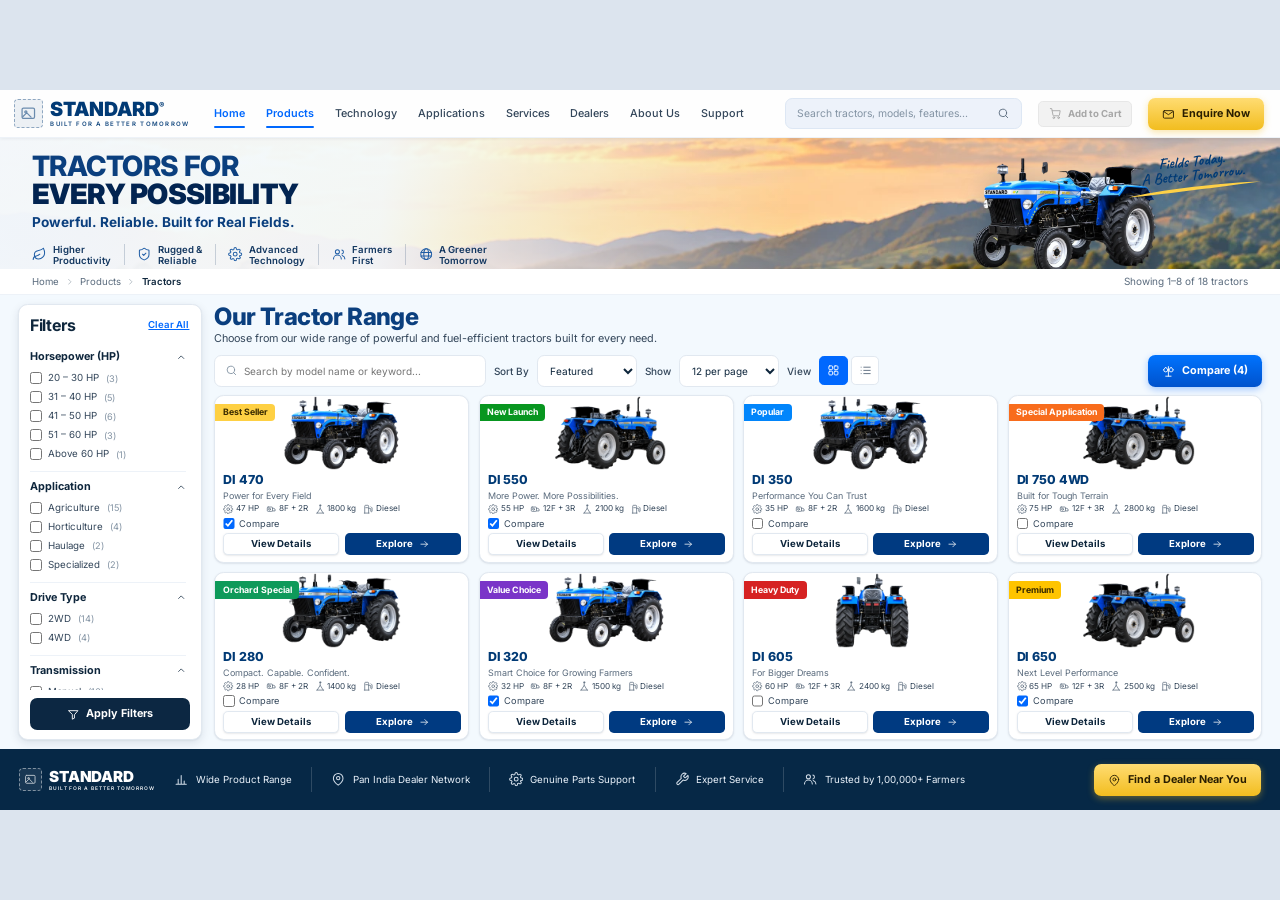
==== standalone.html @ 09be7ec6 "UI/UX fixed, again fixed, single arch" ====
<!DOCTYPE html>
<!-- ===========================================================================
     STANDARD · PRODUCT EXPERIENCE PLATFORM  —  static demo build v1.0
     ---------------------------------------------------------------------------
     HOW TO WORK ON THIS FILE
       • This file is the SHELL: the <head> (meta, fonts, stylesheets) plus the
         loader at the bottom. Everything you see on screen lives in parts/*.html
         and is fetched and assembled here at load time — edit a part, reload the
         page, done. There is no build step and no generated index.html.
       • The parts are HTML FRAGMENTS, not pages: parts/03 opens the
         <div class="stage"> that parts/09 closes. They are joined in the PARTS
         order below and parsed as one blob, so never open a part on its own and
         never reorder the list.
       • Copy lives in  parts/*.html , in plain HTML. Edit text directly there.
       • Colours live in  assets/css/tokens.css  (change 6 seeds to rebrand).
       • Demo asset URLs live in  assets/js/config.js.
       • Behaviour lives in  assets/js/core.min.js  (source: assets/js/_source/).
       • Every screen is one <section class="screen" id="s-NAME">.
         Navigation is  data-goto="NAME"  on any element. That is the whole API.
       • fetch() needs HTTP, so serve the folder:  npx serve .  (or
         python -m http.server 8080). For one double-clickable file instead, run
         python tools/build-html.py  — it writes standalone.html with the parts
         already inlined.
     =========================================================================== -->
<html lang="en" data-brand="standard">
<head>
<meta charset="utf-8">
<meta name="viewport" content="width=device-width, initial-scale=1, viewport-fit=cover">
<meta name="theme-color" content="#0C2742">
<meta name="description" content="STANDARD DI 470 — interactive product experience: 360° view, exploded diagram, schematics, specifications and more.">
<title>STANDARD · DI 470 Product Experience</title>

<link rel="preconnect" href="https://fonts.googleapis.com">
<link rel="preconnect" href="https://fonts.gstatic.com" crossorigin>
<link href="https://fonts.googleapis.com/css2?family=Inter:wght@400;500;600;700;800;900&family=Caveat:wght@600;700&display=swap" rel="stylesheet">

<link rel="stylesheet" href="assets/css/tokens.css">
<link rel="stylesheet" href="assets/css/base.css">
<link rel="stylesheet" href="assets/css/ui.css">
<link rel="stylesheet" href="assets/css/rail.css">
<link rel="stylesheet" href="assets/css/screens.css">
<link rel="stylesheet" href="assets/css/diagrams.css">
<link rel="stylesheet" href="assets/css/detail.css">
<link rel="stylesheet" href="assets/css/content.css">
<link rel="stylesheet" href="assets/css/responsive.css">
<link rel="icon" href="data:image/svg+xml,%3Csvg xmlns='http://www.w3.org/2000/svg' viewBox='0 0 32 32'%3E%3Ccircle cx='16' cy='16' r='15' fill='%230068FE'/%3E%3Cpath d='M21 10c-3-2-9-1-9 3s9 3 9 7-6 4-9 2' stroke='%23fff' stroke-width='3' fill='none' stroke-linecap='round'/%3E%3C/svg%3E">
<script src="assets/js/config.js"></script>
</head>
<body>

<noscript>
  <div style="font:500 15px/1.6 Inter,system-ui,sans-serif;max-width:46rem;margin:12vh auto;padding:0 1.5rem;color:#0C2742">
    <h1 style="font:800 22px/1.3 Inter,system-ui,sans-serif;margin:0 0 .6em">JavaScript is required</h1>
    <p>This product experience assembles its screens and runs its 360° viewer in the browser.
       Enable JavaScript, or open <strong>standalone.html</strong>.</p>
  </div>
</noscript>

<!-- ==========================================================================
     ICON SPRITE — one place for every glyph. Add a <symbol id="i-NAME"> and
     use it anywhere with  <svg class="i"><use href="#i-NAME"></use></svg>
     ========================================================================== -->
<svg xmlns="http://www.w3.org/2000/svg" style="display:none" aria-hidden="true"><defs>
<symbol id="i-home" viewBox="0 0 24 24"><path d="M3 9.5 12 3l9 6.5V20a1 1 0 0 1-1 1h-5v-6H9v6H4a1 1 0 0 1-1-1z"/></symbol>
<symbol id="i-cube" viewBox="0 0 24 24"><path d="M21 7.8 12 3 3 7.8v8.4L12 21l9-4.8z"/><path d="m3 7.8 9 4.9 9-4.9M12 12.7V21"/></symbol>
<symbol id="i-layers" viewBox="0 0 24 24"><path d="m12 2 9 5-9 5-9-5z"/><path d="m3 12 9 5 9-5M3 17l9 5 9-5"/></symbol>
<symbol id="i-schema" viewBox="0 0 24 24"><circle cx="12" cy="5" r="2.2"/><circle cx="5" cy="19" r="2.2"/><circle cx="19" cy="19" r="2.2"/><path d="M12 7.2v4.3M12 11.5 6.3 17M12 11.5 17.7 17"/></symbol>
<symbol id="i-drawing" viewBox="0 0 24 24"><rect x="3" y="4" width="18" height="16" rx="2"/><circle cx="9" cy="10" r="1.6"/><path d="m4.5 18 4.2-4.2a1.6 1.6 0 0 1 2.2 0L15 17.5m1.4-2.3a1.6 1.6 0 0 1 2.2 0l1 1"/></symbol>
<symbol id="i-image" viewBox="0 0 24 24"><rect x="3" y="4.5" width="18" height="15" rx="2"/><circle cx="8.5" cy="10" r="1.5"/><path d="m4 17 4.5-4.5a1.7 1.7 0 0 1 2.4 0L16 17.5"/></symbol>
<symbol id="i-engine" viewBox="0 0 24 24"><rect x="3.5" y="9" width="11" height="8" rx="1.6"/><path d="M14.5 11.5h2.3l2.7 2.2V17h-4.5M7 9V6.2h5.2V9M6 17v2M12 17v2M2 12.5h1.5"/></symbol>
<symbol id="i-seat" viewBox="0 0 24 24"><path d="M8 3.5h5a2 2 0 0 1 2 2V12H8a2 2 0 0 1-2-2V5.5a2 2 0 0 1 2-2Z"/><path d="M6 12h11a2 2 0 0 1 2 2v2H8a2 2 0 0 1-2-2zM4 19h16M7 16v3M17 16v3"/></symbol>
<symbol id="i-gear" viewBox="0 0 24 24"><circle cx="12" cy="12" r="3.2"/><path d="M19.4 14.5a1.6 1.6 0 0 0 .32 1.77l.06.06a2 2 0 1 1-2.83 2.83l-.06-.06a1.6 1.6 0 0 0-1.77-.32 1.6 1.6 0 0 0-1 1.47V21a2 2 0 1 1-4 0v-.1A1.6 1.6 0 0 0 9.1 19.4a1.6 1.6 0 0 0-1.77.32l-.06.06a2 2 0 1 1-2.83-2.83l.06-.06a1.6 1.6 0 0 0 .32-1.77 1.6 1.6 0 0 0-1.47-1H3a2 2 0 1 1 0-4h.1a1.6 1.6 0 0 0 1.47-1.1 1.6 1.6 0 0 0-.32-1.77l-.06-.06a2 2 0 1 1 2.83-2.83l.06.06a1.6 1.6 0 0 0 1.77.32H9a1.6 1.6 0 0 0 1-1.47V3a2 2 0 1 1 4 0v.1a1.6 1.6 0 0 0 1 1.47 1.6 1.6 0 0 0 1.77-.32l.06-.06a2 2 0 1 1 2.83 2.83l-.06.06a1.6 1.6 0 0 0-.32 1.77V9a1.6 1.6 0 0 0 1.47 1H21a2 2 0 1 1 0 4h-.1a1.6 1.6 0 0 0-1.47 1Z"/></symbol>
<symbol id="i-wrench" viewBox="0 0 24 24"><path d="M14.7 6.3a1 1 0 0 0 0 1.4l1.6 1.6a1 1 0 0 0 1.4 0l3.77-3.77a6 6 0 0 1-7.94 7.94l-6.91 6.91a2.12 2.12 0 0 1-3-3l6.91-6.91a6 6 0 0 1 7.94-7.94z"/></symbol>
<symbol id="i-doc" viewBox="0 0 24 24"><path d="M15 2H6a2 2 0 0 0-2 2v16a2 2 0 0 0 2 2h12a2 2 0 0 0 2-2V7z"/><path d="M14.5 2v5H20M8.5 12h7M8.5 16h7M8.5 8h2"/></symbol>
<symbol id="i-grid4" viewBox="0 0 24 24"><rect x="3.5" y="3.5" width="7" height="7" rx="2"/><rect x="13.5" y="3.5" width="7" height="7" rx="2"/><rect x="3.5" y="13.5" width="7" height="7" rx="2"/><rect x="13.5" y="13.5" width="7" height="7" rx="2"/></symbol>
<symbol id="i-play" viewBox="0 0 24 24"><circle cx="12" cy="12" r="9"/><path d="m10 8.5 6 3.5-6 3.5z"/></symbol>
<symbol id="i-play-f" viewBox="0 0 24 24"><path d="M7 4.5 20 12 7 19.5z" fill="currentColor" stroke="none"/></symbol>
<symbol id="i-images" viewBox="0 0 24 24"><rect x="3" y="6" width="14" height="12" rx="2"/><path d="M7 6V4.5h13a1 1 0 0 1 1 1V16"/><circle cx="7.5" cy="10.5" r="1.3"/><path d="m4 16 3.6-3.6a1.6 1.6 0 0 1 2.3 0L14 16.5"/></symbol>
<symbol id="i-download" viewBox="0 0 24 24"><path d="M21 15v4a2 2 0 0 1-2 2H5a2 2 0 0 1-2-2v-4M12 3v12m0 0 4.5-4.5M12 15l-4.5-4.5"/></symbol>
<symbol id="i-download-box" viewBox="0 0 24 24"><rect x="3.5" y="3.5" width="17" height="17" rx="3"/><path d="M12 7v7m0 0 3-3m-3 3-3-3M8 17h8"/></symbol>
<symbol id="i-compare" viewBox="0 0 24 24"><circle cx="18" cy="5.5" r="2.3"/><circle cx="6" cy="12" r="2.3"/><circle cx="18" cy="18.5" r="2.3"/><path d="m8.1 10.9 7.8-4.3M8.1 13.1l7.8 4.3"/></symbol>
<symbol id="i-mail" viewBox="0 0 24 24"><rect x="2.5" y="5" width="19" height="14" rx="2"/><path d="m3 6.5 9 6 9-6"/></symbol>
<symbol id="i-tractor" viewBox="0 0 24 24"><circle cx="7" cy="16.5" r="4"/><circle cx="18.5" cy="17.5" r="3"/><path d="M4 12V8.5h6l2 3.5M10 8.5V6h4l1.5 6.5M15 13h4.5"/></symbol>
<symbol id="i-chev-r" viewBox="0 0 24 24"><path d="m9 18 6-6-6-6"/></symbol>
<symbol id="i-chev-l" viewBox="0 0 24 24"><path d="m15 18-6-6 6-6"/></symbol>
<symbol id="i-chev-d" viewBox="0 0 24 24"><path d="m6 9 6 6 6-6"/></symbol>
<symbol id="i-chev-u" viewBox="0 0 24 24"><path d="m6 15 6-6 6 6"/></symbol>
<symbol id="i-search" viewBox="0 0 24 24"><circle cx="11" cy="11" r="7"/><path d="m20 20-4-4"/></symbol>
<symbol id="i-x" viewBox="0 0 24 24"><path d="M18 6 6 18M6 6l12 12"/></symbol>
<symbol id="i-plus" viewBox="0 0 24 24"><path d="M12 5v14M5 12h14"/></symbol>
<symbol id="i-expand" viewBox="0 0 24 24"><path d="M8 3H5a2 2 0 0 0-2 2v3m18 0V5a2 2 0 0 0-2-2h-3m0 18h3a2 2 0 0 0 2-2v-3M3 16v3a2 2 0 0 0 2 2h3"/></symbol>
<symbol id="i-rotate" viewBox="0 0 24 24"><path d="M21 12a9 9 0 1 1-2.64-6.36M21 3.5V9h-5.5"/></symbol>
<symbol id="i-leaf" viewBox="0 0 24 24"><path d="M11 20A7 7 0 0 1 9.8 6.1C15.5 5 17 4.5 19 2c1 2 2 4.2 2 8 0 5.5-4.8 10-10 10Z"/><path d="M2 21c0-3 1.9-5.4 5.1-6C9.5 14.5 12 13 13 12"/></symbol>
<symbol id="i-shield" viewBox="0 0 24 24"><path d="M20 12.5c0 5-3.5 7.5-7.7 9a1 1 0 0 1-.66 0C7.5 20 4 17.5 4 12.5V6a1 1 0 0 1 1-1c2 0 4.5-1.2 6.24-2.72a1.17 1.17 0 0 1 1.52 0C14.5 3.8 17 5 19 5a1 1 0 0 1 1 1z"/><path d="m9.2 12 2 2 3.6-3.7"/></symbol>
<symbol id="i-gauge" viewBox="0 0 24 24"><path d="M12 14.5 16 10"/><path d="M3.6 19a10 10 0 1 1 16.8 0"/><circle cx="12" cy="15" r="1.3"/></symbol>
<symbol id="i-fuel" viewBox="0 0 24 24"><path d="M4 21V5a2 2 0 0 1 2-2h5a2 2 0 0 1 2 2v16"/><path d="M3 21h11M6.5 8.5h4"/><path d="M13 10h3.5a1.5 1.5 0 0 1 1.5 1.5V17a2 2 0 0 0 3 0V9l-2.5-2.5"/></symbol>
<symbol id="i-users" viewBox="0 0 24 24"><circle cx="9" cy="8" r="3.4"/><path d="M2.5 20a6.5 6.5 0 0 1 13 0"/><path d="M16.5 5.2a3.4 3.4 0 0 1 0 6.6M17 14.2a6.5 6.5 0 0 1 4.5 5.8"/></symbol>
<symbol id="i-headset" viewBox="0 0 24 24"><path d="M3.5 12a8.5 8.5 0 0 1 17 0v5.5a2.5 2.5 0 0 1-2.5 2.5H16v-7h4.5M3.5 12v5.5A2.5 2.5 0 0 0 6 20h2v-7H3.5"/></symbol>
<symbol id="i-globe" viewBox="0 0 24 24"><circle cx="12" cy="12" r="9"/><path d="M3.2 9h17.6M3.2 15h17.6"/><ellipse cx="12" cy="12" rx="4" ry="9"/></symbol>
<symbol id="i-pin" viewBox="0 0 24 24"><path d="M20 10.5c0 6-8 11.5-8 11.5s-8-5.5-8-11.5a8 8 0 0 1 16 0Z"/><circle cx="12" cy="10.2" r="2.8"/></symbol>
<symbol id="i-phone" viewBox="0 0 24 24"><path d="M21.5 17v2.6a1.8 1.8 0 0 1-2 1.8 18 18 0 0 1-7.8-2.8 17.6 17.6 0 0 1-5.4-5.4A18 18 0 0 1 3.5 5.4 1.8 1.8 0 0 1 5.3 3.5h2.6a1.8 1.8 0 0 1 1.8 1.6c.1 1 .3 1.9.6 2.8a1.8 1.8 0 0 1-.4 1.9l-1.1 1.1a14.4 14.4 0 0 0 5.4 5.4l1.1-1.1a1.8 1.8 0 0 1 1.9-.4c.9.3 1.8.5 2.8.6a1.8 1.8 0 0 1 1.5 1.8Z"/></symbol>
<symbol id="i-chart" viewBox="0 0 24 24"><path d="M3.5 20.5h17M7 20.5V12M12 20.5V6M17 20.5v-5.5"/></symbol>
<symbol id="i-package" viewBox="0 0 24 24"><path d="m21 8-9-5-9 5v8l9 5 9-5z"/><path d="m3 8 9 5 9-5M12 13v8M7.5 5.5l9 5"/></symbol>
<symbol id="i-sliders" viewBox="0 0 24 24"><path d="M4 7h7M15 7h5M4 12h3M11 12h9M4 17h9M17 17h3"/><circle cx="13" cy="7" r="2"/><circle cx="9" cy="12" r="2"/><circle cx="15" cy="17" r="2"/></symbol>
<symbol id="i-eye" viewBox="0 0 24 24"><path d="M2 12s3.5-7 10-7 10 7 10 7-3.5 7-10 7-10-7-10-7"/><circle cx="12" cy="12" r="3"/></symbol>
<symbol id="i-clock" viewBox="0 0 24 24"><circle cx="12" cy="12" r="9"/><path d="M12 7v5.4l3.3 2"/></symbol>
<symbol id="i-check" viewBox="0 0 24 24"><circle cx="12" cy="12" r="9"/><path d="m8.2 12.2 2.6 2.6 5-5.2"/></symbol>
<symbol id="i-check-f" viewBox="0 0 24 24"><circle cx="12" cy="12" r="9.5" fill="currentColor" stroke="none"/><path d="m8.2 12.2 2.6 2.6 5-5.2" stroke="#fff" stroke-width="2"/></symbol>
<symbol id="i-arrow-r" viewBox="0 0 24 24"><path d="M4.5 12h15m-6-6 6 6-6 6"/></symbol>
<symbol id="i-filter" viewBox="0 0 24 24"><path d="M3.5 5h17l-6.6 7.7V19L10 21v-8.3z"/></symbol>
<symbol id="i-list" viewBox="0 0 24 24"><path d="M9 6h12M9 12h12M9 18h12M4 6h.01M4 12h.01M4 18h.01"/></symbol>
<symbol id="i-grid" viewBox="0 0 24 24"><rect x="3.5" y="3.5" width="7" height="7" rx="1.6"/><rect x="13.5" y="3.5" width="7" height="7" rx="1.6"/><rect x="3.5" y="13.5" width="7" height="7" rx="1.6"/><rect x="13.5" y="13.5" width="7" height="7" rx="1.6"/></symbol>
<symbol id="i-scale" viewBox="0 0 24 24"><path d="M12 3v18M7 21h10M3 9l4-5 4 5M13 9l4-5 4 5"/><path d="M3 9a4 4 0 0 0 8 0M13 9a4 4 0 0 0 8 0"/></symbol>
<symbol id="i-star" viewBox="0 0 24 24"><path d="m12 3.5 2.7 5.6 6.1.9-4.4 4.3 1 6.1-5.4-2.9-5.4 2.9 1-6.1L3.2 10l6.1-.9z"/></symbol>
<symbol id="i-zap" viewBox="0 0 24 24"><path d="M13 2 4 14h7l-1 8 9-12h-7z"/></symbol>
<symbol id="i-drop" viewBox="0 0 24 24"><path d="M12 2.7 6.3 8.4a8 8 0 1 0 11.4 0z"/></symbol>
<symbol id="i-battery" viewBox="0 0 24 24"><rect x="2.5" y="7" width="16" height="10" rx="2"/><path d="M21.5 11v2M6 10v4M10 10v4"/></symbol>
<symbol id="i-ruler" viewBox="0 0 24 24"><path d="m16.5 2.5 5 5L7.5 21.5l-5-5z"/><path d="m8 8 2 2M11 5l2 2M5 11l2 2"/></symbol>
<symbol id="i-camera" viewBox="0 0 24 24"><path d="M4 7h3l1.6-2.2h6.8L17 7h3a2 2 0 0 1 2 2v9a2 2 0 0 1-2 2H4a2 2 0 0 1-2-2V9a2 2 0 0 1 2-2Z"/><circle cx="12" cy="13" r="3.6"/></symbol>
<symbol id="i-cart" viewBox="0 0 24 24"><circle cx="9" cy="20" r="1.6"/><circle cx="18" cy="20" r="1.6"/><path d="M2.5 3h2.6l2.4 12.2a1.7 1.7 0 0 0 1.7 1.3h8.6a1.7 1.7 0 0 0 1.7-1.3L21 7H6"/></symbol>
<symbol id="i-info" viewBox="0 0 24 24"><circle cx="12" cy="12" r="9"/><path d="M12 11v5M12 7.8h.01"/></symbol>
<symbol id="i-share" viewBox="0 0 24 24"><path d="M4 12v7a2 2 0 0 0 2 2h12a2 2 0 0 0 2-2v-7"/><path d="M12 3v13M8 6.5 12 3l4 3.5"/></symbol>
<symbol id="i-maximize" viewBox="0 0 24 24"><path d="M3 9V4.5A1.5 1.5 0 0 1 4.5 3H9m6 0h4.5A1.5 1.5 0 0 1 21 4.5V9m0 6v4.5a1.5 1.5 0 0 1-1.5 1.5H15m-6 0H4.5A1.5 1.5 0 0 1 3 19.5V15"/></symbol>
<symbol id="i-menu" viewBox="0 0 24 24"><path d="M3.5 6.5h17M3.5 12h17M3.5 17.5h17"/></symbol>
<symbol id="i-dots" viewBox="0 0 24 24"><circle cx="12" cy="5" r="1.5"/><circle cx="12" cy="12" r="1.5"/><circle cx="12" cy="19" r="1.5"/></symbol>
<symbol id="i-volume" viewBox="0 0 24 24"><path d="M11 5 6.5 9H3v6h3.5L11 19z"/><path d="M15.5 9.5a3.5 3.5 0 0 1 0 5M18 7a7 7 0 0 1 0 10"/></symbol>
<symbol id="i-settings" viewBox="0 0 24 24"><circle cx="12" cy="12" r="3"/><path d="M12 2v2.5M12 19.5V22M2 12h2.5M19.5 12H22M4.9 4.9l1.8 1.8M17.3 17.3l1.8 1.8M19.1 4.9l-1.8 1.8M6.7 17.3l-1.8 1.8"/></symbol>
<symbol id="i-steering" viewBox="0 0 24 24"><circle cx="12" cy="12" r="9"/><circle cx="12" cy="12" r="3"/><path d="M12 3v6M3.3 13.5l5.9-1.8M20.7 13.5l-5.9-1.8"/></symbol>
<symbol id="i-lift" viewBox="0 0 24 24"><path d="M12 3v7M5 21l7-11 7 11"/><circle cx="12" cy="3" r="1.4"/><path d="M4 21h16"/></symbol>
<symbol id="i-valve" viewBox="0 0 24 24"><circle cx="12" cy="12" r="3"/><path d="M12 3v6M12 15v6M3 12h6M15 12h6"/></symbol>
<symbol id="i-exhaust" viewBox="0 0 24 24"><path d="M8 21V8a4 4 0 0 1 8 0v2"/><path d="M5 21h6M16 6.5a2 2 0 1 0 2.5 2.5M18.5 3.5A2.5 2.5 0 1 0 21 7"/></symbol>
<symbol id="i-aircleaner" viewBox="0 0 24 24"><rect x="7" y="7" width="10" height="12" rx="2"/><path d="M9.5 7V4.5h5V7M4.5 19h15M10 11v4M14 11v4"/></symbol>
<symbol id="i-radiator" viewBox="0 0 24 24"><rect x="4" y="4" width="16" height="14" rx="2"/><path d="M8 4v14M12 4v14M16 4v14M7 21h10"/></symbol>
<symbol id="i-gearbox" viewBox="0 0 24 24"><rect x="3" y="7" width="12" height="10" rx="2"/><path d="M15 10h3l3 2v4h-6"/><circle cx="8" cy="12" r="2.2"/></symbol>
<symbol id="i-drive" viewBox="0 0 24 24"><circle cx="5.5" cy="12" r="2.8"/><circle cx="18.5" cy="12" r="2.8"/><path d="M8.3 12h7.4M12 9v6"/></symbol>
<symbol id="i-cyl" viewBox="0 0 24 24"><ellipse cx="12" cy="6" rx="6.5" ry="2.6"/><path d="M5.5 6v12c0 1.4 2.9 2.6 6.5 2.6s6.5-1.2 6.5-2.6V6"/><path d="M5.5 12c0 1.4 2.9 2.6 6.5 2.6s6.5-1.2 6.5-2.6"/></symbol>
<symbol id="i-sprout" viewBox="0 0 24 24"><path d="M12 21v-9"/><path d="M12 12c0-3.3-2.7-6-6-6 0 3.3 2.7 6 6 6ZM12 12c0-3.3 2.7-6 6-6 0 3.3-2.7 6-6 6Z"/><path d="M6 21h12"/></symbol>
<symbol id="i-award" viewBox="0 0 24 24"><circle cx="12" cy="9" r="6"/><path d="m8.5 14.5-1.5 7 5-3 5 3-1.5-7"/></symbol>
<symbol id="i-bolt" viewBox="0 0 24 24"><circle cx="12" cy="12" r="3.2"/><path d="M12 2v3.5M12 18.5V22M2 12h3.5M18.5 12H22M5 5l2.5 2.5M16.5 16.5 19 19M19 5l-2.5 2.5M7.5 16.5 5 19"/></symbol>
<symbol id="i-book" viewBox="0 0 24 24"><path d="M3 4.5h6a3 3 0 0 1 3 3V21a2.5 2.5 0 0 0-2.5-2.5H3z"/><path d="M21 4.5h-6a3 3 0 0 0-3 3V21a2.5 2.5 0 0 1 2.5-2.5H21z"/></symbol>
<symbol id="i-mirror" viewBox="0 0 24 24"><rect x="6" y="3" width="12" height="9" rx="2"/><path d="M12 12v5M8 21h8"/></symbol>
<symbol id="i-pedal" viewBox="0 0 24 24"><rect x="4" y="13" width="9" height="7" rx="2"/><path d="M13 16.5h3.5L20 6M18 6h4"/></symbol>
<symbol id="i-lever" viewBox="0 0 24 24"><circle cx="16" cy="5" r="2.2"/><path d="M15 7 7 19M4 19h9"/></symbol>
<symbol id="i-alt" viewBox="0 0 24 24"><circle cx="10" cy="12" r="5.5"/><path d="M15.5 9.5H21v5h-5.5M3 12h1.5M10 6.5V4M10 20v-2.5"/></symbol>
<symbol id="i-oil" viewBox="0 0 24 24"><rect x="7" y="6" width="10" height="13" rx="3"/><path d="M9.5 6V3.5h5V6M5 19h14"/></symbol>
<symbol id="i-pump" viewBox="0 0 24 24"><rect x="4" y="9" width="11" height="9" rx="2"/><circle cx="9.5" cy="13.5" r="2.4"/><path d="M15 12h4.5v6M9.5 9V5.5h5"/></symbol>
<symbol id="i-grille" viewBox="0 0 24 24"><rect x="4" y="5" width="16" height="14" rx="2"/><path d="M8 5v14M12 5v14M16 5v14"/></symbol>
<symbol id="i-tyre" viewBox="0 0 24 24"><circle cx="12" cy="12" r="9"/><circle cx="12" cy="12" r="3.4"/><path d="M12 3v5.6M12 15.4V21M3 12h5.6M15.4 12H21"/></symbol>
<!-- 360 mark: bold numerals with an open orbit arrow, per _reference/4.360degree.png.
     The text is squeezed with textLength to the condensed width the reference uses. -->
<symbol id="i-360" viewBox="-1.2 -0.5 47.4 23.7"><path d="M0 7.8A22.5 12.2 0 0 0 18.6 19.8M27.4 19.7A22.5 12.2 0 0 0 45 7.8"/><path d="M18.6 16.9 25.7 20l-7.1 2.8Z" fill="currentColor" stroke="none"/><text x="8.9" y="15.6" textLength="34.1" lengthAdjust="spacingAndGlyphs" font-size="21" font-weight="800" text-anchor="start" fill="currentColor" stroke="none" font-family="Inter,sans-serif">360°</text></symbol>
<symbol id="i-ar" viewBox="0 0 24 24"><path d="M12 3 4 7.2v9.6L12 21l8-4.2V7.2z"/><path d="M4 7.2 12 11.5l8-4.3M12 11.5V21"/><path d="M2 2h3M22 2h-3M2 22h3M22 22h-3"/></symbol>
<symbol id="i-printer" viewBox="0 0 24 24"><path d="M6 9V3h12v6"/><rect x="3" y="9" width="18" height="8" rx="2"/><path d="M6 14h12v7H6z"/></symbol>
<symbol id="i-pause" viewBox="0 0 24 24"><path d="M9 4.5v15M15 4.5v15"/></symbol>
<symbol id="i-quote" viewBox="0 0 24 24"><rect x="3.5" y="3.5" width="17" height="17" rx="3"/><path d="M8 9h8M8 13h8M8 17h4"/></symbol>
</defs></svg>

<!-- ==========================================================================
     STAGE  — fixed 16:9 canvas. Topbar / rail+screens / footbar.
     ========================================================================== -->
<div class="stage" id="stage" data-screen="listing" data-rail="none" data-chrome="corporate">

  <!-- ===================== TOP BAR ======================================== -->
  <header class="topbar" id="topbar">
    <a class="brand" href="#listing" data-goto="listing" aria-label="STANDARD home">
      <!-- BRAND MARK SLOT ------------------------------------------------
           Drop the logo PNG in assets/img/brand/ and put its path in src=.
           Leave src empty (or point it at a file that is not there) and the
           image placeholder below is shown instead. -->
      <span class="brand__mark brand__logo">
        <img class="brand__logoImg" src="" alt="" onerror="this.removeAttribute('src')">
        <svg class="brand__logoPh" viewBox="0 0 24 24" aria-hidden="true"><use href="#i-image"></use></svg>
      </span>
      <span class="brand__text">
        <span class="brand__name">STANDARD<sup>®</sup></span>
        <span class="brand__tag">BUILT FOR A BETTER TOMORROW</span>
      </span>
    </a>

    <!-- corporate navigation (listing + compare screens) -->
    <nav class="topbar__nav" data-on="listing compare overview">
      <a class="topbar__link is-active" href="#listing" data-inert="Demo build — corporate pages are out of scope.">Home</a>
      <a class="topbar__link" href="#listing" data-goto="listing">Products</a>
      <a class="topbar__link" href="#" data-inert="Demo build — corporate pages are out of scope.">Technology</a>
      <a class="topbar__link" href="#" data-inert="Demo build — corporate pages are out of scope.">Applications</a>
      <a class="topbar__link" href="#" data-inert="Demo build — corporate pages are out of scope.">Services</a>
      <a class="topbar__link" href="#" data-inert="Demo build — corporate pages are out of scope.">Dealers</a>
      <a class="topbar__link" href="#" data-inert="Demo build — corporate pages are out of scope.">About Us</a>
      <a class="topbar__link" href="#" data-inert="Demo build — corporate pages are out of scope.">Support</a>
    </nav>

    <!-- product tab navigation (all deep screens) -->
    <nav class="tabnav" data-off="listing compare overview">
      <a class="tabnav__i" href="#view360"   data-goto="view360">360° View</a>
      <a class="tabnav__i" href="#exploded"  data-goto="exploded">Exploded View</a>
      <a class="tabnav__i" href="#schematic" data-goto="schematic">Schematic Diagram</a>
      <a class="tabnav__i" href="#drawing"   data-goto="drawing">Engineering Drawing</a>
      <a class="tabnav__i" href="#exterior"  data-goto="exterior">Exterior</a>
      <a class="tabnav__i" href="#engine"    data-goto="engine">Engine</a>
      <a class="tabnav__i" href="#operator"  data-goto="operator">Operator Station</a>
      <a class="tabnav__i" href="#hydraulics" data-goto="hydraulics">Hydraulics</a>
      <a class="tabnav__i" href="#features"  data-goto="features">Features</a>
      <a class="tabnav__i" href="#specs"     data-goto="specs">Specifications</a>
      <a class="tabnav__i" href="#gallery"   data-goto="gallery">Gallery</a>
      <a class="tabnav__i" href="#videos"    data-goto="videos">Videos</a>
      <a class="tabnav__i" href="#brochure"  data-goto="brochure">Brochure</a>
    </nav>

    <div class="u-grow"></div>

    <label class="topbar__search" data-on="listing compare overview">
      <input type="search" placeholder="Search tractors, models, features..." aria-label="Search">
      <button type="button" data-inert="Demo build — search is wired up in the Laravel release." aria-label="Search">
        <svg class="i i--sm"><use href="#i-search"></use></svg>
      </button>
    </label>

    <!-- Add to Cart — intentionally inactive in this demo build -->
    <button class="btn btn--ghost btn--sm" type="button" aria-disabled="true" disabled
            title="Add to Cart is disabled in this static demo">
      <svg class="i i--sm"><use href="#i-cart"></use></svg> Add to Cart
    </button>

    <a class="btn btn--accent" data-on="listing compare overview" href="#" data-inert="Demo build — enquiry form ships with the Laravel release.">
      <svg class="i i--sm"><use href="#i-mail"></use></svg> Enquire Now
    </a>
    <a class="btn btn--primary" data-off="listing compare overview" href="#enquire" data-goto="enquire">
      <svg class="i i--sm"><use href="#i-mail"></use></svg> Enquire Now
    </a>
  </header>

  <div class="stage__main">

    <!-- ===================== MASTER DASHBOARD RAIL ======================== -->
    <nav class="rail" id="rail" aria-label="Product sections">
      <div class="rail__head">
        <span class="rail__eyebrow">DI 470</span>
        <span class="rail__title">DI 470</span>
      </div>
      <div class="rail__nav">
        <a class="rail__item" href="#overview"   data-goto="overview"><svg class="i"><use href="#i-home"></use></svg><span>Overview</span></a>
        <a class="rail__item" href="#view360"    data-goto="view360"><svg class="i"><use href="#i-cube"></use></svg><span>360° View</span></a>
        <a class="rail__item" href="#exploded"   data-goto="exploded"><svg class="i"><use href="#i-layers"></use></svg><span>Exploded View</span></a>
        <a class="rail__item" href="#schematic"  data-goto="schematic"><svg class="i"><use href="#i-schema"></use></svg><span>Schematic Diagram</span></a>
        <a class="rail__item" href="#drawing"    data-goto="drawing"><svg class="i"><use href="#i-drawing"></use></svg><span>Engineering Drawing</span></a>
        <a class="rail__item" href="#exterior"   data-goto="exterior"><svg class="i"><use href="#i-image"></use></svg><span>Exterior</span></a>
        <a class="rail__item" href="#engine"     data-goto="engine"><svg class="i"><use href="#i-engine"></use></svg><span>Engine</span></a>
        <a class="rail__item" href="#operator"   data-goto="operator"><svg class="i"><use href="#i-seat"></use></svg><span>Operator Station</span></a>
        <a class="rail__item" href="#hydraulics" data-goto="hydraulics"><svg class="i"><use href="#i-gear"></use></svg><span>Hydraulics</span></a>
        <a class="rail__item" href="#features"   data-goto="features"><svg class="i"><use href="#i-wrench"></use></svg><span>Features</span></a>
        <a class="rail__item" href="#specs"      data-goto="specs"><svg class="i"><use href="#i-doc"></use></svg><span>Specifications</span></a>
        <a class="rail__item" href="#variants"   data-goto="variants"><svg class="i"><use href="#i-grid4"></use></svg><span>Variants</span></a>
        <a class="rail__item" href="#videos"     data-goto="videos"><svg class="i"><use href="#i-play"></use></svg><span>Videos</span></a>
        <a class="rail__item" href="#gallery"    data-goto="gallery"><svg class="i"><use href="#i-images"></use></svg><span>Gallery</span></a>
        <a class="rail__item" href="#brochure"   data-goto="brochure"><svg class="i"><use href="#i-download"></use></svg><span>Brochure</span></a>
        <a class="rail__item" href="#compare"    data-goto="compare"><svg class="i"><use href="#i-compare"></use></svg><span>Compare</span></a>
        <a class="rail__item" href="#enquire"    data-goto="enquire"><svg class="i"><use href="#i-mail"></use></svg><span>Enquire</span></a>
      </div>
      <div class="rail__foot">
        <div class="rail__help">
          <svg class="i"><use href="#i-tractor"></use></svg>
          <div><b>Need Help?</b><span>Talk to Our Experts</span></div>
        </div>
        <a class="rail__cta" href="#enquire" data-goto="enquire">Contact Us <svg class="i i--xs"><use href="#i-arrow-r"></use></svg></a>
      </div>
    </nav>

    <!-- ===================== SCREENS ===================================== -->
    <div class="screens" id="screens">

<!-- ============================================================= 01 LISTING -->
<section class="screen sc-listing" id="s-listing" data-rail="none" data-chrome="corporate">

  <div class="lst__hero">
    <div class="lst__heroText">
      <h1 class="lst__heroTitle">TRACTORS FOR<br><b>EVERY POSSIBILITY</b></h1>
      <p class="lst__heroSub">Powerful. Reliable. Built for Real Fields.</p>
      <div class="trust lst__trust">
        <span class="trust__item"><svg class="i"><use href="#i-leaf"></use></svg>Higher<br>Productivity</span>
        <i class="trust__sep"></i>
        <span class="trust__item"><svg class="i"><use href="#i-shield"></use></svg>Rugged &amp;<br>Reliable</span>
        <i class="trust__sep"></i>
        <span class="trust__item"><svg class="i"><use href="#i-gear"></use></svg>Advanced<br>Technology</span>
        <i class="trust__sep"></i>
        <span class="trust__item"><svg class="i"><use href="#i-users"></use></svg>Farmers<br>First</span>
        <i class="trust__sep"></i>
        <span class="trust__item"><svg class="i"><use href="#i-globe"></use></svg>A Greener<br>Tomorrow</span>
      </div>
    </div>
    <img class="lst__heroImg" src="assets/img/product/front-left.webp" alt="STANDARD tractor" width="1100" height="743">
    <div class="script lst__script">Fields Today.<br>A Better Tomorrow.
      <svg class="script__swoosh" viewBox="0 0 200 10" preserveAspectRatio="none"><path d="M2 8C40 2 150 1 198 5 150 6 40 9 2 8Z"/></svg>
    </div>
  </div>

  <div class="lst__crumbbar">
    <nav class="crumbs"><a href="#listing">Home</a><svg class="i i--xs"><use href="#i-chev-r"></use></svg>
      <a href="#listing">Products</a><svg class="i i--xs"><use href="#i-chev-r"></use></svg><b>Tractors</b></nav>
    <span class="t-sm t-muted">Showing 1&ndash;8 of 18 tractors</span>
  </div>

  <div class="lst__body">

    <!-- ---- filters ------------------------------------------------------- -->
    <aside class="panel lst__filters">
      <div class="u-between lst__filtersHead">
        <span class="t-h3">Filters</span>
        <a class="lst__clear" href="#" data-inert="Demo build &mdash; filtering ships with the Laravel release.">Clear All</a>
      </div>
      <div class="scroll-y lst__filtersBody">
        <div class="fgroup">
          <div class="fgroup__h">Horsepower (HP) <svg class="i i--xs"><use href="#i-chev-u"></use></svg></div>
          <label class="fopt"><input type="checkbox"><span>20 &ndash; 30 HP</span><i>(3)</i></label>
          <label class="fopt"><input type="checkbox"><span>31 &ndash; 40 HP</span><i>(5)</i></label>
          <label class="fopt"><input type="checkbox"><span>41 &ndash; 50 HP</span><i>(6)</i></label>
          <label class="fopt"><input type="checkbox"><span>51 &ndash; 60 HP</span><i>(3)</i></label>
          <label class="fopt"><input type="checkbox"><span>Above 60 HP</span><i>(1)</i></label>
        </div>
        <div class="fgroup">
          <div class="fgroup__h">Application <svg class="i i--xs"><use href="#i-chev-u"></use></svg></div>
          <label class="fopt"><input type="checkbox"><span>Agriculture</span><i>(15)</i></label>
          <label class="fopt"><input type="checkbox"><span>Horticulture</span><i>(4)</i></label>
          <label class="fopt"><input type="checkbox"><span>Haulage</span><i>(2)</i></label>
          <label class="fopt"><input type="checkbox"><span>Specialized</span><i>(2)</i></label>
        </div>
        <div class="fgroup">
          <div class="fgroup__h">Drive Type <svg class="i i--xs"><use href="#i-chev-u"></use></svg></div>
          <label class="fopt"><input type="checkbox"><span>2WD</span><i>(14)</i></label>
          <label class="fopt"><input type="checkbox"><span>4WD</span><i>(4)</i></label>
        </div>
        <div class="fgroup">
          <div class="fgroup__h">Transmission <svg class="i i--xs"><use href="#i-chev-u"></use></svg></div>
          <label class="fopt"><input type="checkbox"><span>Manual</span><i>(16)</i></label>
          <label class="fopt"><input type="checkbox"><span>Synchromesh</span><i>(2)</i></label>
        </div>
        <div class="fgroup">
          <div class="fgroup__h">Fuel Type <svg class="i i--xs"><use href="#i-chev-u"></use></svg></div>
          <label class="fopt"><input type="checkbox"><span>Diesel</span><i>(18)</i></label>
        </div>
      </div>
      <button class="btn btn--dark btn--block lst__apply" type="button" data-inert="Demo build &mdash; filtering ships with the Laravel release.">
        <svg class="i i--sm"><use href="#i-filter"></use></svg> Apply Filters
      </button>
    </aside>

    <!-- ---- catalogue ----------------------------------------------------- -->
    <div class="lst__main">
      <div class="lst__head">
        <h2 class="lst__title">Our Tractor Range</h2>
        <p class="lst__lead">Choose from our wide range of powerful and fuel-efficient tractors built for every need.</p>
      </div>

      <div class="lst__tools">
        <label class="lst__search">
          <svg class="i i--sm"><use href="#i-search"></use></svg>
          <input type="search" placeholder="Search by model name or keyword..." aria-label="Search models">
        </label>
        <span class="lst__toolLbl">Sort By</span>
        <select class="lst__select" aria-label="Sort by"><option>Featured</option><option>Horsepower</option><option>Newest</option></select>
        <span class="lst__toolLbl">Show</span>
        <select class="lst__select" aria-label="Page size"><option>12 per page</option><option>24 per page</option></select>
        <span class="lst__toolLbl">View</span>
        <div class="lst__viewtog">
          <button class="is-active" type="button" aria-label="Grid view"><svg class="i i--sm"><use href="#i-grid"></use></svg></button>
          <button type="button" aria-label="List view" data-inert="Demo build &mdash; list view ships with the Laravel release."><svg class="i i--sm"><use href="#i-list"></use></svg></button>
        </div>
        <a class="btn btn--primary lst__cmpBtn" href="#compare" data-goto="compare">
          <svg class="i i--sm"><use href="#i-scale"></use></svg> <span data-compare-count="Compare (%d)">Compare (0)</span>
        </a>
      </div>

      <div class="lst__grid">

        <article class="pcard">
          <span class="badge badge--bestseller pcard__badge">Best Seller</span>
          <div class="pcard__img"><img src="assets/img/product/front-left.webp" alt="STANDARD DI 470" decoding="async" width="1100" height="743"></div>
          <h3 class="pcard__name">DI 470</h3>
          <p class="pcard__tag">Power for Every Field</p>
          <ul class="pcard__specs">
            <li><svg class="i i--xs"><use href="#i-gear"></use></svg>47 HP</li>
            <li><svg class="i i--xs"><use href="#i-gearbox"></use></svg>8F + 2R</li>
            <li><svg class="i i--xs"><use href="#i-lift"></use></svg>1800 kg</li>
            <li><svg class="i i--xs"><use href="#i-fuel"></use></svg>Diesel</li>
          </ul>
          <label class="pcard__cmp"><input type="checkbox" data-compare checked><span>Compare</span></label>
          <div class="pcard__acts">
            <a class="btn btn--ghost btn--sm" href="#overview" data-goto="overview">View Details</a>
            <a class="btn btn--deep btn--sm" href="#overview" data-goto="overview">Explore <svg class="i i--xs"><use href="#i-arrow-r"></use></svg></a>
          </div>
        </article>

        <article class="pcard">
          <span class="badge badge--new pcard__badge">New Launch</span>
          <div class="pcard__img"><img src="assets/img/product/front-right.webp" alt="STANDARD DI 550" decoding="async" width="1100" height="743"></div>
          <h3 class="pcard__name">DI 550</h3>
          <p class="pcard__tag">More Power. More Possibilities.</p>
          <ul class="pcard__specs">
            <li><svg class="i i--xs"><use href="#i-gear"></use></svg>55 HP</li>
            <li><svg class="i i--xs"><use href="#i-gearbox"></use></svg>12F + 3R</li>
            <li><svg class="i i--xs"><use href="#i-lift"></use></svg>2100 kg</li>
            <li><svg class="i i--xs"><use href="#i-fuel"></use></svg>Diesel</li>
          </ul>
          <label class="pcard__cmp"><input type="checkbox" data-compare checked><span>Compare</span></label>
          <div class="pcard__acts">
            <a class="btn btn--ghost btn--sm" href="#overview" data-goto="overview">View Details</a>
            <a class="btn btn--deep btn--sm" href="#overview" data-goto="overview">Explore <svg class="i i--xs"><use href="#i-arrow-r"></use></svg></a>
          </div>
        </article>

        <article class="pcard">
          <span class="badge badge--popular pcard__badge">Popular</span>
          <div class="pcard__img"><img src="assets/img/product/front-left.webp" alt="STANDARD DI 350" decoding="async" width="1100" height="743"></div>
          <h3 class="pcard__name">DI 350</h3>
          <p class="pcard__tag">Performance You Can Trust</p>
          <ul class="pcard__specs">
            <li><svg class="i i--xs"><use href="#i-gear"></use></svg>35 HP</li>
            <li><svg class="i i--xs"><use href="#i-gearbox"></use></svg>8F + 2R</li>
            <li><svg class="i i--xs"><use href="#i-lift"></use></svg>1600 kg</li>
            <li><svg class="i i--xs"><use href="#i-fuel"></use></svg>Diesel</li>
          </ul>
          <label class="pcard__cmp"><input type="checkbox" data-compare><span>Compare</span></label>
          <div class="pcard__acts">
            <a class="btn btn--ghost btn--sm" href="#overview" data-goto="overview">View Details</a>
            <a class="btn btn--deep btn--sm" href="#overview" data-goto="overview">Explore <svg class="i i--xs"><use href="#i-arrow-r"></use></svg></a>
          </div>
        </article>

        <article class="pcard">
          <span class="badge badge--special pcard__badge">Special Application</span>
          <div class="pcard__img"><img src="assets/img/product/front-right.webp" alt="STANDARD DI 750 4WD" decoding="async" width="1100" height="743"></div>
          <h3 class="pcard__name">DI 750 4WD</h3>
          <p class="pcard__tag">Built for Tough Terrain</p>
          <ul class="pcard__specs">
            <li><svg class="i i--xs"><use href="#i-gear"></use></svg>75 HP</li>
            <li><svg class="i i--xs"><use href="#i-gearbox"></use></svg>12F + 3R</li>
            <li><svg class="i i--xs"><use href="#i-lift"></use></svg>2800 kg</li>
            <li><svg class="i i--xs"><use href="#i-fuel"></use></svg>Diesel</li>
          </ul>
          <label class="pcard__cmp"><input type="checkbox" data-compare><span>Compare</span></label>
          <div class="pcard__acts">
            <a class="btn btn--ghost btn--sm" href="#overview" data-goto="overview">View Details</a>
            <a class="btn btn--deep btn--sm" href="#overview" data-goto="overview">Explore <svg class="i i--xs"><use href="#i-arrow-r"></use></svg></a>
          </div>
        </article>

        <article class="pcard">
          <span class="badge badge--orchard pcard__badge">Orchard Special</span>
          <div class="pcard__img"><img src="assets/img/product/left.webp" alt="STANDARD DI 280" decoding="async" width="1100" height="664"></div>
          <h3 class="pcard__name">DI 280</h3>
          <p class="pcard__tag">Compact. Capable. Confident.</p>
          <ul class="pcard__specs">
            <li><svg class="i i--xs"><use href="#i-gear"></use></svg>28 HP</li>
            <li><svg class="i i--xs"><use href="#i-gearbox"></use></svg>8F + 2R</li>
            <li><svg class="i i--xs"><use href="#i-lift"></use></svg>1400 kg</li>
            <li><svg class="i i--xs"><use href="#i-fuel"></use></svg>Diesel</li>
          </ul>
          <label class="pcard__cmp"><input type="checkbox" data-compare><span>Compare</span></label>
          <div class="pcard__acts">
            <a class="btn btn--ghost btn--sm" href="#overview" data-goto="overview">View Details</a>
            <a class="btn btn--deep btn--sm" href="#overview" data-goto="overview">Explore <svg class="i i--xs"><use href="#i-arrow-r"></use></svg></a>
          </div>
        </article>

        <article class="pcard">
          <span class="badge badge--value pcard__badge">Value Choice</span>
          <div class="pcard__img"><img src="assets/img/product/front-left.webp" alt="STANDARD DI 320" decoding="async" width="1100" height="743"></div>
          <h3 class="pcard__name">DI 320</h3>
          <p class="pcard__tag">Smart Choice for Growing Farmers</p>
          <ul class="pcard__specs">
            <li><svg class="i i--xs"><use href="#i-gear"></use></svg>32 HP</li>
            <li><svg class="i i--xs"><use href="#i-gearbox"></use></svg>8F + 2R</li>
            <li><svg class="i i--xs"><use href="#i-lift"></use></svg>1500 kg</li>
            <li><svg class="i i--xs"><use href="#i-fuel"></use></svg>Diesel</li>
          </ul>
          <label class="pcard__cmp"><input type="checkbox" data-compare checked><span>Compare</span></label>
          <div class="pcard__acts">
            <a class="btn btn--ghost btn--sm" href="#overview" data-goto="overview">View Details</a>
            <a class="btn btn--deep btn--sm" href="#overview" data-goto="overview">Explore <svg class="i i--xs"><use href="#i-arrow-r"></use></svg></a>
          </div>
        </article>

        <article class="pcard">
          <span class="badge badge--heavy pcard__badge">Heavy Duty</span>
          <div class="pcard__img"><img src="assets/img/product/right.webp" alt="STANDARD DI 605" decoding="async" width="1100" height="664"></div>
          <h3 class="pcard__name">DI 605</h3>
          <p class="pcard__tag">For Bigger Dreams</p>
          <ul class="pcard__specs">
            <li><svg class="i i--xs"><use href="#i-gear"></use></svg>60 HP</li>
            <li><svg class="i i--xs"><use href="#i-gearbox"></use></svg>12F + 3R</li>
            <li><svg class="i i--xs"><use href="#i-lift"></use></svg>2400 kg</li>
            <li><svg class="i i--xs"><use href="#i-fuel"></use></svg>Diesel</li>
          </ul>
          <label class="pcard__cmp"><input type="checkbox" data-compare><span>Compare</span></label>
          <div class="pcard__acts">
            <a class="btn btn--ghost btn--sm" href="#overview" data-goto="overview">View Details</a>
            <a class="btn btn--deep btn--sm" href="#overview" data-goto="overview">Explore <svg class="i i--xs"><use href="#i-arrow-r"></use></svg></a>
          </div>
        </article>

        <article class="pcard">
          <span class="badge badge--premium pcard__badge">Premium</span>
          <div class="pcard__img"><img src="assets/img/product/front-right.webp" alt="STANDARD DI 650" decoding="async" width="1100" height="743"></div>
          <h3 class="pcard__name">DI 650</h3>
          <p class="pcard__tag">Next Level Performance</p>
          <ul class="pcard__specs">
            <li><svg class="i i--xs"><use href="#i-gear"></use></svg>65 HP</li>
            <li><svg class="i i--xs"><use href="#i-gearbox"></use></svg>12F + 3R</li>
            <li><svg class="i i--xs"><use href="#i-lift"></use></svg>2500 kg</li>
            <li><svg class="i i--xs"><use href="#i-fuel"></use></svg>Diesel</li>
          </ul>
          <label class="pcard__cmp"><input type="checkbox" data-compare checked><span>Compare</span></label>
          <div class="pcard__acts">
            <a class="btn btn--ghost btn--sm" href="#overview" data-goto="overview">View Details</a>
            <a class="btn btn--deep btn--sm" href="#overview" data-goto="overview">Explore <svg class="i i--xs"><use href="#i-arrow-r"></use></svg></a>
          </div>
        </article>

      </div>
    </div>
  </div>
</section>

<!-- ============================================================ 02 OVERVIEW -->
<section class="screen sc-overview" id="s-overview" data-rail="solid" data-chrome="corporate">

  <!-- ---- hero + key specifications ------------------------------------- -->
  <div class="ov__top">
    <div class="ov__hero">
      <nav class="crumbs crumbs--on-dark ov__crumbs">
        <a href="#listing" data-goto="listing">Home</a><svg class="i i--xs"><use href="#i-chev-r"></use></svg>
        <a href="#listing" data-goto="listing">Products</a><svg class="i i--xs"><use href="#i-chev-r"></use></svg>
        <a href="#listing" data-goto="listing">Tractors</a><svg class="i i--xs"><use href="#i-chev-r"></use></svg><b>DI 470</b>
      </nav>

      <div class="ov__heroText">
        <span class="ov__kicker">STANDARD<sup>&reg;</sup></span>
        <h1 class="ov__model"><span>DI</span> <b>470</b></h1>
        <h2 class="ov__tagline">Power for Every Field</h2>
        <p class="ov__copy">The STANDARD DI 470 is a reliable and fuel-efficient tractor designed to deliver consistent performance across a wide range of agricultural applications. Built for Indian farmers, it combines power, durability and comfort to help you achieve more, every day.</p>
        <div class="ov__cta">
          <a class="btn btn--accent" href="#enquire" data-goto="enquire">Enquire Now <svg class="i i--sm"><use href="#i-arrow-r"></use></svg></a>
          <a class="btn btn--ghost" href="#brochure" data-goto="brochure"><svg class="i i--sm"><use href="#i-download"></use></svg> Download Brochure</a>
        </div>
      </div>

      <img class="ov__heroImg" src="assets/img/product/overview.png" alt="STANDARD DI 470 tractor" width="1672" height="941" fetchpriority="high">

      <div class="script ov__script">Fields Today.<br>A Better Tomorrow.
        <svg class="script__swoosh" viewBox="0 0 200 10" preserveAspectRatio="none"><path d="M2 8C40 2 150 1 198 5 150 6 40 9 2 8Z"/></svg>
      </div>

      <div class="trust ov__trust">
        <span class="trust__item"><svg class="i i--sm"><use href="#i-leaf"></use></svg>Higher<br>Productivity</span>
        <i class="trust__sep"></i>
        <span class="trust__item"><svg class="i i--sm"><use href="#i-shield"></use></svg>Rugged &amp;<br>Reliable</span>
        <i class="trust__sep"></i>
        <span class="trust__item"><svg class="i i--sm"><use href="#i-fuel"></use></svg>Fuel Efficient</span>
        <i class="trust__sep"></i>
        <span class="trust__item"><svg class="i i--sm"><use href="#i-gear"></use></svg>Low<br>Maintenance</span>
        <i class="trust__sep"></i>
        <span class="trust__item"><svg class="i i--sm"><use href="#i-users"></use></svg>Farmer<br>Focused</span>
      </div>
    </div>

    <aside class="panel ov__keyspec">
      <div class="panel__head ov__keyspecHead">
        <span class="panel__title">Key Specifications</span>
        <span class="panel__sub">(at a glance)</span>
      </div>
      <div class="panel__body kv">
        <div class="kv__row"><span class="kv__ico"><svg class="i i--lg"><use href="#i-gear"></use></svg></span>
          <span class="kv__txt"><b class="kv__k">41 &ndash; 50 HP</b><span class="kv__v">Horsepower Range</span></span></div>
        <div class="kv__row"><span class="kv__ico"><svg class="i i--lg"><use href="#i-engine"></use></svg></span>
          <span class="kv__txt"><b class="kv__k">4 Cylinder</b><span class="kv__v">Diesel Engine</span></span></div>
        <div class="kv__row"><span class="kv__ico"><svg class="i i--lg"><use href="#i-gearbox"></use></svg></span>
          <span class="kv__txt"><b class="kv__k">8F + 2R</b><span class="kv__v">Transmission</span></span></div>
        <div class="kv__row"><span class="kv__ico"><svg class="i i--lg"><use href="#i-drive"></use></svg></span>
          <span class="kv__txt"><b class="kv__k">2WD / 4WD</b><span class="kv__v">Drive Type (Variant)</span></span></div>
        <div class="kv__row"><span class="kv__ico"><svg class="i i--lg"><use href="#i-fuel"></use></svg></span>
          <span class="kv__txt"><b class="kv__k">Fuel Efficient</b><span class="kv__v">For Lower Operating Cost</span></span></div>
      </div>
      <div class="panel__foot">
        <a class="btn btn--primary btn--block" href="#specs" data-goto="specs">Full Specifications <svg class="i i--sm"><use href="#i-arrow-r"></use></svg></a>
      </div>
    </aside>
  </div>

  <!-- ---- view strip ----------------------------------------------------- -->
  <div class="ov__strip">
    <div class="thumbstrip ov__thumbs">
      <button class="thumb is-active" type="button" data-view="front"><span class="thumb__img"><img src="assets/img/product/overview-thumb.webp" alt=""></span><span class="thumb__label">Front View</span></button>
      <button class="thumb" type="button" data-view="left"><span class="thumb__img"><img src="assets/img/product/left-thumb.webp" alt=""></span><span class="thumb__label">Side View</span></button>
      <button class="thumb" type="button" data-view="rear"><span class="thumb__img"><img src="assets/img/product/rear-thumb.webp" alt=""></span><span class="thumb__label">Rear View</span></button>
      <button class="thumb" type="button" data-view="top"><span class="thumb__img"><img src="assets/img/product/top-thumb.webp" alt=""></span><span class="thumb__label">Top View</span></button>
      <button class="thumb" type="button" data-view="engine"><span class="thumb__img"><img src="assets/img/product/engine-thumb.webp" alt=""></span><span class="thumb__label">Engine</span></button>
      <button class="thumb" type="button" data-view="operator"><span class="thumb__img"><img src="assets/img/product/operator-thumb.webp" alt=""></span><span class="thumb__label">Operator Station</span></button>
      <button class="thumb" type="button" data-view="hydraulics"><span class="thumb__img"><img src="assets/img/product/hydraulics-thumb.webp" alt=""></span><span class="thumb__label">Hydraulics</span></button>
      <button class="thumb" type="button" data-view="field"><span class="thumb__img"><img src="assets/img/product/field-thumb.webp" alt=""></span><span class="thumb__label">Field Application</span></button>
    </div>
    <a class="ov__go360" href="#view360" data-goto="view360">
      <span class="ov__go360Ico"><svg class="i i--xl"><use href="#i-cube"></use></svg></span>
      <span class="ov__go360Txt">View in<br><b>360&deg;</b></span>
      <svg class="i i--sm"><use href="#i-arrow-r"></use></svg>
    </a>
  </div>

  <!-- ---- three panels --------------------------------------------------- -->
  <div class="ov__panels">

    <section class="panel panel--tint ov__perf">
      <div class="panel__body ov__perfBody">
        <h3 class="ov__perfTitle">Built for Performance.<br>Designed for You.</h3>
        <p class="ov__perfCopy">Whether it&rsquo;s ploughing, sowing, hauling or harvesting, the DI 470 is engineered to handle your everyday farming needs with ease and efficiency.</p>
      </div>
      <div class="ov__perfMedia">
        <img src="assets/img/scene/field-work.webp" alt="Field" decoding="async">
        <div class="ov__perfMini">
          <span><svg class="i i--sm"><use href="#i-sprout"></use></svg>Stronger<br>Farms</span>
          <i></i>
          <span><svg class="i i--sm"><use href="#i-users"></use></svg>Prosperous<br>Communities</span>
          <i></i>
          <span><svg class="i i--sm"><use href="#i-leaf"></use></svg>A Greener<br>Tomorrow</span>
        </div>
      </div>
    </section>

    <section class="panel ov__high">
      <div class="panel__head"><span class="panel__title">Key Highlights</span></div>
      <div class="panel__body ov__highGrid">
        <div class="hltile"><span class="hltile__ico"><svg class="i i--lg"><use href="#i-engine"></use></svg></span><span class="hltile__t">Powerful</span><span class="hltile__s">Engine</span></div>
        <div class="hltile"><span class="hltile__ico"><svg class="i i--lg"><use href="#i-gear"></use></svg></span><span class="hltile__t">Advanced</span><span class="hltile__s">Transmission</span></div>
        <div class="hltile"><span class="hltile__ico"><svg class="i i--lg"><use href="#i-compare"></use></svg></span><span class="hltile__t">Robust Build</span><span class="hltile__s">Quality</span></div>
        <div class="hltile"><span class="hltile__ico"><svg class="i i--lg"><use href="#i-leaf"></use></svg></span><span class="hltile__t">Fuel</span><span class="hltile__s">Efficient</span></div>
        <div class="hltile"><span class="hltile__ico"><svg class="i i--lg"><use href="#i-seat"></use></svg></span><span class="hltile__t">Comfortable</span><span class="hltile__s">Operator Station</span></div>
        <div class="hltile"><span class="hltile__ico"><svg class="i i--lg"><use href="#i-bolt"></use></svg></span><span class="hltile__t">High Lifting</span><span class="hltile__s">Capacity</span></div>
        <div class="hltile"><span class="hltile__ico"><svg class="i i--lg"><use href="#i-wrench"></use></svg></span><span class="hltile__t">Easy</span><span class="hltile__s">Maintenance</span></div>
        <div class="hltile"><span class="hltile__ico"><svg class="i i--lg"><use href="#i-shield"></use></svg></span><span class="hltile__t">Reliable</span><span class="hltile__s">Performance</span></div>
      </div>
    </section>

    <div class="ov__right">
      <section class="panel ov__apps">
        <div class="panel__head"><span class="panel__title">Made for Multiple Applications</span></div>
        <div class="panel__body ov__appsGrid">
          <figure><span class="mframe"><img src="assets/img/scene/cultivation.webp" alt="" decoding="async"></span><figcaption>Cultivation</figcaption></figure>
          <figure><span class="mframe"><img src="assets/img/scene/sowing.webp" alt="" decoding="async"></span><figcaption>Sowing</figcaption></figure>
          <figure><span class="mframe"><img src="assets/img/scene/haulage.webp" alt="" decoding="async"></span><figcaption>Haulage</figcaption></figure>
          <figure><span class="mframe"><img src="assets/img/scene/harvesting.webp" alt="" decoding="async"></span><figcaption>Harvesting</figcaption></figure>
          <figure><span class="mframe"><img src="assets/img/scene/inter-cultivation.webp" alt="" decoding="async"></span><figcaption>Inter-cultivation</figcaption></figure>
        </div>
      </section>

      <a class="ov__watch mframe" href="#videos" data-goto="videos">
        <img src="assets/img/scene/action.webp" alt="" decoding="async">
        <span class="ov__watchOverlay">
          <span class="ov__watchPlay"><svg class="i i--lg i--fill"><use href="#i-play-f"></use></svg></span>
          <span class="ov__watchTxt">
            <b>Watch the DI 470<br>in Action</b>
            <span>See how the DI 470 helps farmers achieve more, every day.</span>
          </span>
        </span>
        <span class="mframe__dur">02:18</span>
      </a>
    </div>
  </div>
</section>

<!-- ========================================================== 03 360° VIEW -->
<!-- Live 3D. The model, the HDRI and the camera presets all come from
     assets/js/config.js → viewer3d. Swap the .glb to change the product. -->
<section class="screen sc-360" id="s-view360" data-rail="overlay" data-chrome="product">

  <div class="v360" data-fs>

    <header class="v360__head">
      <span class="v360__headTitle"><svg class="v360__glyph" viewBox="-1.2 -0.5 47.4 23.7" aria-hidden="true"><use href="#i-360"></use></svg> VIEW</span>
      <span class="v360__headSub">DRAG &nbsp;&bull;&nbsp; ROTATE &nbsp;&bull;&nbsp; EXPLORE</span>
    </header>

    <div class="script v360__script">Powering<br>Progress<br>in Every Field
      <svg class="script__swoosh" viewBox="0 0 200 10" preserveAspectRatio="none"><path d="M2 8C40 2 150 1 198 5 150 6 40 9 2 8Z"/></svg>
    </div>

    <!-- Pre-rendered turntable. data-position on each marker is a FRACTION of the
         product's bounding box - x 0=left 1=right, y 0=front 1=rear, z 0=ground
         1=roofline - not a distance, so swapping the 3D model does not fling the
         markers into mid-air. tools/turntable.py resolves them against the real
         bbox and projects them through the render camera for every frame into
         assets/data/hotspots-360.json. Edit here, then re-run the renderer. -->
    <div class="v360__stage" data-spin360 data-ar data-alt="STANDARD DI 470 — interactive 360° view"
         data-orbit="45deg 78deg 112%" data-fov="26deg" data-target="0m 5.4m 0m">
      <img class="v360__fallback" src="assets/img/spin/f001.webp" alt="STANDARD DI 470">
      <span class="v360__loader"><i></i><i></i><i></i></span>

      <button class="hotspot" type="button" data-hs="exhaust" data-position="0.36 0.30 0.96"
              data-title="Exhaust" data-img="assets/img/product/grille-thumb.webp"
              data-text="High-mount exhaust routes emissions clear of the operator while keeping noise low in long working shifts.">
        <span class="hotspot__dot"><svg class="i"><use href="#i-plus"></use></svg></span>
        <span class="hotspot__chip">Exhaust</span>
      </button>

      <button class="hotspot" type="button" data-hs="air" data-side="left" data-position="0.44 0.17 0.88"
              data-title="Air Cleaner" data-img="assets/img/product/engine-thumb.webp"
              data-text="Prevents dust and dirt from entering the engine, ensuring longer engine life and better performance in tough field conditions.">
        <span class="hotspot__dot"><svg class="i"><use href="#i-plus"></use></svg></span>
        <span class="hotspot__chip">Air Cleaner</span>
      </button>

      <button class="hotspot" type="button" data-hs="grille" data-side="left" data-position="0.50 0.02 0.46"
              data-title="Front Grille" data-img="assets/img/product/grille-thumb.webp"
              data-text="Stylish, rugged grille protects the radiator core and channels clean air for efficient cooling.">
        <span class="hotspot__dot"><svg class="i"><use href="#i-plus"></use></svg></span>
        <span class="hotspot__chip">Front Grille</span>
      </button>

      <button class="hotspot" type="button" data-hs="engine" data-position="0.84 0.33 0.44"
              data-title="Engine" data-img="assets/img/product/engine-thumb.webp"
              data-text="3-cylinder, 4-stroke DI engine delivering 47 HP @ 2000 RPM with an inline injection pump for lower running cost.">
        <span class="hotspot__dot"><svg class="i"><use href="#i-plus"></use></svg></span>
        <span class="hotspot__chip">Engine</span>
      </button>

      <button class="hotspot" type="button" data-hs="operator" data-position="0.50 0.62 0.70"
              data-title="Operator Station" data-img="assets/img/product/operator-thumb.webp"
              data-text="Ergonomic seat, clear instrument cluster and easy-reach controls designed for comfort across long working hours.">
        <span class="hotspot__dot"><svg class="i"><use href="#i-plus"></use></svg></span>
        <span class="hotspot__chip">Operator Station</span>
      </button>

      <button class="hotspot" type="button" data-hs="hyd" data-position="0.50 0.97 0.28"
              data-title="Hydraulics" data-img="assets/img/product/hydraulics-thumb.webp"
              data-text="1500 kg lift capacity with position &amp; draft control and a Category II three-point linkage for every implement.">
        <span class="hotspot__dot"><svg class="i"><use href="#i-plus"></use></svg></span>
        <span class="hotspot__chip">Hydraulics</span>
      </button>

      <button class="hotspot" type="button" data-hs="ftyre" data-side="left" data-position="0.88 0.16 0.16"
              data-title="Front Tyre" data-img="assets/img/product/front-thumb.webp"
              data-text="7.50 – 16 front tyres give precise steering response and a stable footprint on uneven ground.">
        <span class="hotspot__dot"><svg class="i"><use href="#i-plus"></use></svg></span>
        <span class="hotspot__chip">Front Tyre</span>
      </button>

      <button class="hotspot" type="button" data-hs="rtyre" data-position="0.92 0.72 0.34"
              data-title="Rear Tyre" data-img="assets/img/product/rear-thumb.webp"
              data-text="16.9 – 28 rear tyres deliver better traction and higher productivity in wet, loose and tilled soil.">
        <span class="hotspot__dot"><svg class="i"><use href="#i-plus"></use></svg></span>
        <span class="hotspot__chip">Rear Tyre</span>
      </button>
    </div>

    <div class="ctrlstack v360__ctrl">
      <button class="ctrlstack__btn" type="button" data-vc="full"><svg class="i"><use href="#i-maximize"></use></svg>Full Screen</button>
      <button class="ctrlstack__btn" type="button" data-vc="rotate"><svg class="i"><use href="#i-rotate"></use></svg>Auto Rotate</button>
      <button class="ctrlstack__btn" type="button" data-vc="reset"><svg class="v360__glyphSm" viewBox="-1.2 -0.5 47.4 23.7"><use href="#i-360"></use></svg>Reset View</button>
      <!-- The spin set has no AR of its own, so AR gets an explicit launcher.
           It loads <model-viewer> and the .glb only when tapped. -->
      <button class="ctrlstack__btn" type="button" data-ar-launch><svg class="i"><use href="#i-ar"></use></svg>View in AR</button>
    </div>

    <div class="hintpill v360__hint">
      <svg class="i i--lg"><use href="#i-ar"></use></svg>
      <span class="hintpill__t">Drag to rotate</span>
    </div>

    <div class="plate v360__plate">
      <span class="plate__t">STANDARD</span>
      <span class="plate__s">TRUST &nbsp;|&nbsp; DURABILITY &nbsp;|&nbsp; PERFORMANCE</span>
    </div>

    <div class="v360__arc">
      <svg viewBox="0 0 520 60" aria-hidden="true">
        <path d="M18 18q242 44 484 0" fill="none" stroke="#fff" stroke-width="3" stroke-linecap="round" opacity=".92"/>
        <path d="M18 18 34 8M18 18l16 12M502 18l-16-10M502 18l-16 12" fill="none" stroke="#fff" stroke-width="3" stroke-linecap="round" opacity=".92"/>
      </svg>
      <span>360&deg;</span>
    </div>
  </div>

  <div class="thumbstrip v360__thumbs">
    <button class="thumb" type="button" data-view="front" data-frame="0"><span class="thumb__img"><img src="assets/img/spin/thumb-front.webp" alt=""></span><span class="thumb__label">Front</span></button>
    <button class="thumb is-active" type="button" data-view="front-left" data-frame="1"><span class="thumb__img"><img src="assets/img/spin/thumb-front-left.webp" alt=""></span><span class="thumb__label">Front-Left</span></button>
    <button class="thumb" type="button" data-view="left" data-frame="2"><span class="thumb__img"><img src="assets/img/spin/thumb-left.webp" alt=""></span><span class="thumb__label">Left</span></button>
    <button class="thumb" type="button" data-view="rear-left" data-frame="4"><span class="thumb__img"><img src="assets/img/spin/thumb-rear-left.webp" alt=""></span><span class="thumb__label">Rear-Left</span></button>
    <button class="thumb" type="button" data-view="rear" data-frame="5"><span class="thumb__img"><img src="assets/img/spin/thumb-rear.webp" alt=""></span><span class="thumb__label">Rear</span></button>
    <button class="thumb" type="button" data-view="rear-right" data-frame="6"><span class="thumb__img"><img src="assets/img/spin/thumb-rear-right.webp" alt=""></span><span class="thumb__label">Rear-Right</span></button>
    <button class="thumb" type="button" data-view="right" data-frame="8"><span class="thumb__img"><img src="assets/img/spin/thumb-right.webp" alt=""></span><span class="thumb__label">Right</span></button>
    <button class="thumb" type="button" data-view="front-right" data-frame="9"><span class="thumb__img"><img src="assets/img/spin/thumb-front-right.webp" alt=""></span><span class="thumb__label">Front-Right</span></button>
    <button class="thumb" type="button" data-view="top" data-frame="top"><span class="thumb__img"><img src="assets/img/spin/thumb-top.webp" alt=""></span><span class="thumb__label">Top View</span></button>
  </div>
</section>

<!-- ====================================================== 04 EXPLODED VIEW -->
<section class="screen sc-diagram sc-exploded" id="s-exploded" data-rail="solid" data-chrome="product">

  <header class="dg__head">
    <div class="dg__headText">
      <h1 class="dg__title">Exploded-View Diagram</h1>
      <p class="dg__sub">Assembly / Parts View</p>
      <p class="dg__copy">Explore the STANDARD DI 470 in detail. See how every component fits together to deliver power, reliability and performance.</p>
    </div>
    <div class="band dg__band">
      <span class="band__t">STANDARD DI 470</span>
      <i class="band__rule"></i>
      <span class="band__s">ENGINEERED FOR DURABILITY.<br>BUILT FOR REAL FIELDS.</span>
    </div>
  </header>

  <div class="dg__body">

    <!-- diagram canvas: real markers over the product render -->
    <figure class="dg__canvas" data-explode>
      <div class="dg__media artfit"><div class="dg__frame artfit__in">
      <img class="dg__art" src="assets/img/product/cutaway.webp" alt="STANDARD DI 470 assembly diagram" decoding="async">
      <div class="hotlayer">
      <span class="pin pin--1" style="left:24%;top:35%"><b>1</b></span>
      <span class="pin pin--2" style="left:28%;top:22%"><b>2</b></span>
      <span class="pin pin--3" style="left:40%;top:20%"><b>3</b></span>
      <span class="pin pin--4" style="left:42%;top:36%"><b>4</b></span>
      <span class="pin pin--5" style="left:13%;top:52%"><b>5</b></span>
      <span class="pin pin--6" style="left:29%;top:53%"><b>6</b></span>
      <span class="pin pin--7" style="left:43%;top:53%"><b>7</b></span>
      <span class="pin pin--8" style="left:59%;top:52%"><b>8</b></span>
      <span class="pin pin--9" style="left:74%;top:46%"><b>9</b></span>
      <span class="pin pin--10" style="left:66%;top:66%"><b>10</b></span>
      <span class="pin pin--11" style="left:28%;top:78%"><b>11</b></span>
      <span class="pin pin--12" style="left:79%;top:67%"><b>12</b></span>
      <span class="pin pin--13" style="left:62%;top:24%"><b>13</b></span>
      <span class="pin pin--14" style="left:80%;top:29%"><b>14</b></span>
      <span class="pin pin--15" style="left:88%;top:47%"><b>15</b></span>
      <span class="pin pin--16" style="left:51%;top:40%"><b>16</b></span>
      <span class="pin pin--17" style="left:42%;top:66%"><b>17</b></span>
      </div>
      </div></div>
      <figcaption class="script dg__script">Powering<br>Progress<br>in Every Field
        <svg class="script__swoosh" viewBox="0 0 200 10" preserveAspectRatio="none"><path d="M2 8C40 2 150 1 198 5 150 6 40 9 2 8Z"/></svg>
      </figcaption>
    </figure>

    <!-- parts list: a real table, never an image -->
    <aside class="dg__side">
      <div class="panel dg__parts">
        <div class="panel__head"><span class="panel__title">Parts List (Major Assemblies)</span></div>
        <div class="panel__body scroll-y dg__partsBody">
          <table class="tbl tbl--parts">
            <thead><tr><th>No.</th><th>Assembly / Part</th><th>Description</th></tr></thead>
            <tbody>
              <tr><td><i class="pno pno--1">1</i></td><td>Hood &amp; Bonnet</td><td>Engine cover with grille</td></tr>
              <tr><td><i class="pno pno--2">2</i></td><td>Air Intake</td><td>Air cleaner with pre-cleaner</td></tr>
              <tr><td><i class="pno pno--3">3</i></td><td>Exhaust System</td><td>Silencer and exhaust pipe</td></tr>
              <tr><td><i class="pno pno--4">4</i></td><td>Fuel Tank</td><td>Diesel tank with mounting</td></tr>
              <tr><td><i class="pno pno--5">5</i></td><td>Radiator &amp; Cooling</td><td>Radiator, fan, hoses</td></tr>
              <tr><td><i class="pno pno--6">6</i></td><td>Engine Assembly</td><td>3-cylinder, 4-stroke diesel</td></tr>
              <tr><td><i class="pno pno--7">7</i></td><td>Clutch Assembly</td><td>Single / Dual clutch (as per variant)</td></tr>
              <tr><td><i class="pno pno--8">8</i></td><td>Transmission</td><td>Gearbox with gear train</td></tr>
              <tr><td><i class="pno pno--9">9</i></td><td>Hydraulic System</td><td>Hydraulic lift and control valve</td></tr>
              <tr><td><i class="pno pno--10">10</i></td><td>Rear Axle</td><td>Final drive &amp; differential</td></tr>
              <tr><td><i class="pno pno--11">11</i></td><td>Front Axle</td><td>Steering axle and linkage</td></tr>
              <tr><td><i class="pno pno--12">12</i></td><td>Wheels &amp; Tyres</td><td>Front and rear wheels</td></tr>
              <tr><td><i class="pno pno--13">13</i></td><td>Operator Station</td><td>Seat, steering, controls</td></tr>
              <tr><td><i class="pno pno--14">14</i></td><td>Fender &amp; ROPS</td><td>Fenders and safety frame</td></tr>
              <tr><td><i class="pno pno--15">15</i></td><td>Three-Point Linkage</td><td>Lower links, top link, stabilizers</td></tr>
              <tr><td><i class="pno pno--16">16</i></td><td>Electrical System</td><td>Battery, wiring, lights, sensors</td></tr>
              <tr><td><i class="pno pno--17">17</i></td><td>Chassis / Frame</td><td>Main frame structure</td></tr>
            </tbody>
          </table>
        </div>
      </div>
      <a class="dg__manual" href="#brochure" data-goto="brochure">
        <span class="dg__manualIco"><svg class="i i--xl"><use href="#i-download"></use></svg></span>
        <span><b>Download Parts Manual (PDF)</b><span>Detailed exploded view with part numbers</span></span>
      </a>
    </aside>
  </div>

  <!-- assembly cards -->
  <div class="dg__cards">
    <article class="panel dg__card" style="--bar:#D62222">
      <div class="panel__bar"><i class="num">6</i> Engine Assembly</div>
      <div class="dg__cardImg"><img src="assets/img/part/part-engine.webp" alt="" decoding="async"></div>
    </article>
    <article class="panel dg__card" style="--bar:#F2600C">
      <div class="panel__bar"><i class="num">8</i> Transmission Assembly</div>
      <div class="dg__cardImg"><img src="assets/img/part/part-gearbox.webp" alt="" decoding="async"></div>
    </article>
    <article class="panel dg__card" style="--bar:#0A6DF0">
      <div class="panel__bar"><i class="num">9</i> Hydraulic System</div>
      <div class="dg__cardImg"><img src="assets/img/part/part-axle-rear.webp" alt="" decoding="async"></div>
    </article>
    <article class="panel dg__card" style="--bar:#12B23A">
      <div class="panel__bar"><i class="num">11</i> Front Axle Assembly</div>
      <div class="dg__cardImg"><img src="assets/img/part/part-front-axle.webp" alt="" decoding="async"></div>
    </article>
    <article class="panel dg__card" style="--bar:#7B2FD6">
      <div class="panel__bar"><i class="num">15</i> Three-Point Linkage</div>
      <div class="dg__cardImg"><img src="assets/img/part/part-linkage.webp" alt="" decoding="async"></div>
    </article>
    <article class="panel dg__card" style="--bar:#E0A006">
      <div class="panel__bar"><i class="num">12</i> Wheel Assembly</div>
      <div class="dg__cardImg"><img src="assets/img/part/part-wheel.webp" alt="" decoding="async"></div>
    </article>
  </div>
</section>

<!-- =================================================== 05 SCHEMATIC DIAGRAM -->
<section class="screen sc-diagram sc-schematic" id="s-schematic" data-rail="solid" data-chrome="product">

  <header class="dg__head">
    <div class="dg__headText">
      <h1 class="dg__title">Schematic Diagram (Systems View)</h1>
      <p class="dg__sub">Understand How the STANDARD DI 470 Works Together</p>
      <p class="dg__copy">This schematic shows the major systems and how they interact to deliver power, control, hydraulic output and electrical support for reliable performance in every field.</p>
    </div>
    <div class="band dg__band dg__band--split">
      <div>
        <span class="band__t">STANDARD DI 470</span>
        <span class="band__s">SIMPLE. STRONG. DEPENDABLE.</span>
      </div>
      <i class="dg__bandRule"></i>
      <div><span class="band__s band__s--lg">BUILT<br>FOR EVERY FIELD</span></div>
    </div>
  </header>

  <div class="dg__body">

    <figure class="dg__canvas sch__canvas">
      <div class="dg__media artfit"><div class="dg__frame artfit__in">
      <!-- The systems artwork carries the colour-keyed routing itself, so the
           screen supplies the callouts and the legend beside it, not a second
           set of pipes drawn over the first. -->
      <img class="dg__art" src="assets/img/product/schematic.webp" alt="STANDARD DI 470 systems schematic" decoding="async">

      <span class="cal cal--air"    style="left:19.1%;top:16.9%">Air Intake</span>
      <span class="cal cal--exh"    style="left:33.2%;top:17.1%">Exhaust</span>
      <span class="cal cal--fuel"   style="left:46.9%;top:19.5%">Fuel System</span>
      <span class="cal cal--op"     style="left:71.3%;top:15.5%">Operator Station</span>
      <span class="cal cal--elec"   style="left:60.9%;top:33.8%">Electrical System</span>
      <span class="cal cal--hyd"    style="left:87.0%;top:32.8%">Hydraulics<br>(3-Point Linkage)</span>
      <span class="cal cal--eng"    style="left:12.4%;top:35.9%">Engine</span>
      <span class="cal cal--cool"   style="left:10.5%;top:46.2%">Cooling System</span>
      <span class="cal cal--clutch" style="left:36.7%;top:70.2%">Clutch</span>
      <span class="cal cal--trans"  style="left:48.7%;top:69.1%">Transmission</span>
      <span class="cal cal--faxle"  style="left:29.2%;top:75.6%">Front Axle</span>
      <span class="cal cal--raxle"  style="left:63.2%;top:74.9%">Rear Axle</span>
      </div></div>

      <figcaption class="script dg__script">Powering<br>Progress<br>in Every Field
        <svg class="script__swoosh" viewBox="0 0 200 10" preserveAspectRatio="none"><path d="M2 8C40 2 150 1 198 5 150 6 40 9 2 8Z"/></svg>
      </figcaption>
    </figure>

    <aside class="panel sch__legend">
      <div class="panel__head"><span class="panel__title">System Color Guide</span></div>
      <div class="panel__body sch__legendBody">
        <div class="sch__row"><i style="background:var(--sys-engine)"></i><span><b>Engine System</b>Combustion &amp; Power</span></div>
        <div class="sch__row"><i style="background:var(--sys-transmission)"></i><span><b>Transmission System</b>Power Transfer</span></div>
        <div class="sch__row"><i style="background:var(--sys-hydraulic)"></i><span><b>Hydraulic System</b>Lifting &amp; Implement Control</span></div>
        <div class="sch__row"><i style="background:var(--sys-fuel)"></i><span><b>Fuel System</b>Fuel Supply</span></div>
        <div class="sch__row"><i style="background:var(--sys-cooling)"></i><span><b>Cooling System</b>Heat Management</span></div>
        <div class="sch__row"><i style="background:var(--sys-electrical)"></i><span><b>Electrical System</b>Power &amp; Controls</span></div>
        <div class="sch__row"><i style="background:var(--sys-controls)"></i><span><b>Operator Controls</b>Steering, Brakes, PTO Engagement</span></div>
        <div class="sch__row"><i style="background:var(--sys-air)"></i><span><b>Air Intake &amp; Exhaust System</b>Clean Air In, Emissions Out</span></div>
      </div>
    </aside>
  </div>

  <div class="dg__cards sch__cards">
    <article class="panel dg__card sch__card" style="--bar:var(--sys-engine)">
      <div class="panel__bar"><svg class="i i--sm"><use href="#i-engine"></use></svg> Engine System</div>
      <div class="sch__cardImg"><img src="assets/img/part/part-engine.webp" alt="" decoding="async"></div>
      <ul class="dotlist sch__list">
        <li>3 Cylinder, 4 Stroke</li><li>2933 cc, 47 HP @ 2000 RPM</li>
        <li>Inline Injection Pump</li><li>Dry Type Air Cleaner</li>
      </ul>
    </article>
    <article class="panel dg__card sch__card" style="--bar:var(--sys-transmission)">
      <div class="panel__bar"><svg class="i i--sm"><use href="#i-gearbox"></use></svg> Transmission System</div>
      <div class="sch__cardImg"><img src="assets/img/part/part-gearbox.webp" alt="" decoding="async"></div>
      <ul class="dotlist sch__list">
        <li>Dual Clutch (Independent PTO)</li><li>8 Forward + 2 Reverse</li>
        <li>Sliding Mesh Gearbox</li><li>Max Speed 30.5 km/h</li>
      </ul>
    </article>
    <article class="panel dg__card sch__card" style="--bar:var(--sys-hydraulic)">
      <div class="panel__bar"><svg class="i i--sm"><use href="#i-lift"></use></svg> Hydraulic System</div>
      <div class="sch__cardImg"><img src="assets/img/part/part-linkage.webp" alt="" decoding="async"></div>
      <ul class="dotlist sch__list">
        <li>Lifting Capacity 1500 kg</li><li>Position &amp; Draft Control</li>
        <li>3-Point Linkage (Category II)</li><li>High Efficiency Gear Pump</li>
      </ul>
    </article>
    <article class="panel dg__card sch__card" style="--bar:var(--sys-fuel)">
      <div class="panel__bar"><svg class="i i--sm"><use href="#i-fuel"></use></svg> Fuel System</div>
      <div class="sch__cardImg"><img src="assets/img/part/part-fueltank.webp" alt="" decoding="async"></div>
      <ul class="dotlist sch__list">
        <li>Fuel Tank Capacity 60 Litres</li><li>Inline Injection System</li>
        <li>Fuel Filter with Water Separator</li><li>Reliable for Long Hours</li>
      </ul>
    </article>
    <article class="panel dg__card sch__card" style="--bar:var(--sys-cooling)">
      <div class="panel__bar"><svg class="i i--sm"><use href="#i-radiator"></use></svg> Cooling System</div>
      <div class="sch__cardImg"><img src="assets/img/part/part-radiator.webp" alt="" decoding="async"></div>
      <ul class="dotlist sch__list">
        <li>Water Cooled</li><li>High Efficiency Radiator</li>
        <li>Forced Circulation (Water Pump)</li><li>Overheat Protection</li>
      </ul>
    </article>
    <article class="panel dg__card sch__card" style="--bar:var(--sys-electrical)">
      <div class="panel__bar"><svg class="i i--sm"><use href="#i-bolt"></use></svg> Electrical System</div>
      <div class="sch__cardImg"><img src="assets/img/part/part-battery.webp" alt="" decoding="async"></div>
      <ul class="dotlist sch__list">
        <li>12V, 75Ah Battery</li><li>Alternator</li>
        <li>Lights, Indicators, Horn</li><li>Safety Start System</li>
      </ul>
    </article>
  </div>
</section>

<!-- ================================================= 06 ENGINEERING DRAWING -->
<section class="screen sc-diagram sc-drawing" id="s-drawing" data-rail="solid" data-chrome="product">

  <header class="dg__head">
    <div class="dg__headText">
      <h1 class="dg__title">Engineering Drawing / Blueprint</h1>
      <p class="dg__sub">Physical Dimension View</p>
      <p class="dg__copy">Accurate dimensions for planning, transport, operation and attachment compatibility. All dimensions are in millimetres (mm) unless otherwise stated.</p>
    </div>
    <div class="band dg__band">
      <span class="band__t">STANDARD DI 470</span>
      <i class="band__rule"></i>
      <span class="band__s">BUILT TO PERFORM.<br>DESIGNED FOR REAL FIELDS.</span>
    </div>
    <span class="dw__note"><b>All dimensions are in mm</b><span>(For reference only)</span></span>
  </header>

  <div class="dw__grid">

    <figure class="panel dw__view">
      <figcaption class="dw__cap">FRONT VIEW</figcaption>
      <div class="dw__art artfit"><div class="dw__frame artfit__in" style="--ar:.867">
          <img src="assets/img/part/bp-front.webp" alt="Front view blueprint" decoding="async">
        </div>
        <span class="dv dv--tl"><b>2160</b><i>Overall Height</i></span>
        <span class="dv dv--br"><b>1980</b><i>Overall Width</i></span>
        <span class="dv dv--bl"><b>1580</b><i>Front Track</i></span>
      </div>
    </figure>

    <figure class="panel dw__view dw__view--side">
      <figcaption class="dw__cap">SIDE VIEW (LEFT)</figcaption>
      <div class="dw__art artfit"><div class="dw__frame artfit__in" style="--ar:1.992">
          <img src="assets/img/part/bp-side.webp" alt="Side view blueprint" decoding="async">
        </div>
        <span class="dv dv--tl"><b>1340</b><i>Height to Steering Wheel</i></span>
        <span class="dv dv--bl"><b>2180</b><i>Wheelbase</i></span>
        <span class="dv dv--br"><b>4205</b><i>Overall Length</i></span>
      </div>
    </figure>

    <figure class="panel dw__view">
      <figcaption class="dw__cap">REAR VIEW</figcaption>
      <div class="dw__art artfit"><div class="dw__frame artfit__in" style="--ar:1.099">
          <img src="assets/img/part/bp-rear.webp" alt="Rear view blueprint" decoding="async">
        </div>
        <span class="dv dv--tl"><b>410</b><i>Ground Clearance</i></span>
        <span class="dv dv--bl"><b>1670</b><i>Rear Track</i></span>
        <span class="dv dv--br"><b>1980</b><i>Overall Width</i></span>
      </div>
    </figure>

    <figure class="panel dw__view dw__view--top">
      <figcaption class="dw__cap">TOP VIEW</figcaption>
      <div class="dw__art artfit"><div class="dw__frame artfit__in" style="--ar:1.712">
          <img src="assets/img/part/bp-top.webp" alt="Top view blueprint" decoding="async">
        </div>
        <span class="dv dv--tl"><b>1980</b><i>Overall Width</i></span>
        <span class="dv dv--br"><b>4205</b><i>Overall Length</i></span>
      </div>
    </figure>

    <div class="panel dw__key">
      <div class="panel__bar">KEY DIMENSIONS</div>
      <div class="panel__body dw__keyBody">
        <table class="tbl tbl--spec">
          <thead><tr><th>Parameter</th><th>Dimension (mm)</th></tr></thead>
          <tbody>
            <tr><td>Overall Length</td><td>4205</td></tr>
            <tr><td>Overall Width</td><td>1980</td></tr>
            <tr><td>Overall Height</td><td>2160</td></tr>
            <tr><td>Wheelbase</td><td>2180</td></tr>
            <tr><td>Front Track Width</td><td>1580</td></tr>
            <tr><td>Rear Track Width</td><td>1670</td></tr>
            <tr><td>Ground Clearance</td><td>410</td></tr>
            <tr><td>Front Tyre Size</td><td>7.50 &ndash; 16</td></tr>
            <tr><td>Rear Tyre Size</td><td>16.9 &ndash; 28</td></tr>
            <tr><td>Height to Steering Wheel</td><td>1340</td></tr>
          </tbody>
        </table>
      </div>
    </div>

    <div class="panel dw__detail">
      <div class="panel__head"><span class="panel__title">DETAILED VIEWS</span></div>
      <div class="panel__body dw__detailGrid">
        <figure><figcaption>FRONT AXLE (SECTION)</figcaption>
          <span class="dw__mini"><img src="assets/img/part/bp-axle.webp" alt="" decoding="async"></span>
          <span class="dw__miniDim"><b>1580</b><i>(Track Width)</i></span></figure>
        <figure><figcaption>REAR HITCH (3-POINT LINKAGE)</figcaption>
          <span class="dw__mini"><img src="assets/img/part/bp-hitch.webp" alt="" decoding="async"></span>
          <span class="dw__miniDim"><b>610 &ndash; 915</b><i>(Adjustable)</i></span></figure>
        <figure><figcaption>TYRE DIMENSIONS</figcaption>
          <span class="dw__mini"><img src="assets/img/part/bp-tyres.webp" alt="" decoding="async"></span>
          <span class="dw__miniDim"><b>7.50&ndash;16 / 16.9&ndash;28</b><i>(Front / Rear)</i></span></figure>
      </div>
    </div>
  </div>

  <div class="dw__foot">
    <span class="dw__footBrand"><svg class="i i--xl"><use href="#i-ruler"></use></svg><b>Precision Engineering</b><span>for a Stronger Tomorrow</span></span>
    <div class="dw__footItems">
      <span><svg class="i i--sm"><use href="#i-gear"></use></svg>Optimized Dimensions<br>for Indian Fields</span>
      <span><svg class="i i--sm"><use href="#i-shield"></use></svg>Robust &amp; Reliable<br>Design</span>
      <span><svg class="i i--sm"><use href="#i-tractor"></use></svg>Easy Attachment<br>Compatibility</span>
      <span><svg class="i i--sm"><use href="#i-wrench"></use></svg>Built for Performance<br>and Durability</span>
    </div>
    <span class="dw__footNote">Note: Dimensions are approximate and may vary based on tyre size, optional equipment and configuration. &nbsp;|&nbsp; STANDARD DI 470 &ndash; Engineering Drawing &nbsp;|&nbsp; Rev. 01</span>
  </div>
</section>

<!-- =========================================================== 07 EXTERIOR -->
<section class="screen sc-hot sc-exterior" id="s-exterior" data-rail="overlay" data-chrome="product">
  <div class="ht__stage" data-fs>

    <header class="ht__head">
      <h1 class="ht__title">Exterior View</h1>
      <p class="ht__sub">Rugged. Reliable. Ready for Every Field.</p>
    </header>

    <div class="script ht__script">Powering<br>Progress<br>in Every Field
      <svg class="script__swoosh" viewBox="0 0 200 10" preserveAspectRatio="none"><path d="M2 8C40 2 150 1 198 5 150 6 40 9 2 8Z"/></svg>
    </div>

    <div class="ht__media artfit">
      <div class="ht__frame artfit__in">
        <img class="ht__art" data-view-target src="assets/img/product/front-left.webp" alt="STANDARD DI 470 exterior" decoding="async">
        <div class="hotlayer">
          <button class="hotspot" type="button" style="left:28%;top:8%" data-title="Exhaust" data-img="assets/img/part/part-exhaust.webp"
                  data-text="High-mount exhaust keeps emissions clear of the operator and holds noise down through long shifts.">
            <span class="hotspot__dot"><svg class="i"><use href="#i-plus"></use></svg></span>
            <span class="hotspot__note"><b>Exhaust</b><span>High performance, low noise</span></span>
          </button>
          <button class="hotspot" type="button" data-side="left" style="left:17%;top:16%" data-title="Air Cleaner" data-img="assets/img/part/part-aircleaner.webp"
                  data-text="Dry-type air cleaner with pre-cleaner keeps dust out of the engine for longer life in dry field conditions."><span class="hotspot__dot"><svg class="i"><use href="#i-plus"></use></svg></span></button>
          <button class="hotspot" type="button" data-side="left" style="left:16%;top:43%" data-title="Front Grille" data-img="assets/img/product/grille.webp"
                  data-text="Stylish, rugged grille protects the radiator core while channelling clean air for efficient cooling.">
            <span class="hotspot__dot"><svg class="i"><use href="#i-plus"></use></svg></span>
            <span class="hotspot__note"><b>Front Grille</b><span>Stylish &amp; rugged design</span></span>
          </button>
          <button class="hotspot" type="button" style="left:43%;top:47%" data-title="Engine Bay" data-img="assets/img/part/part-engine.webp"
                  data-text="47 HP direct-injection engine mounted for easy service access and balanced weight distribution."><span class="hotspot__dot"><svg class="i"><use href="#i-plus"></use></svg></span></button>
          <button class="hotspot" type="button" style="left:74%;top:26%" data-title="Fender &amp; ROPS" data-img="assets/img/part/part-cab.webp"
                  data-text="Wide fenders and a foldable roll-over protection structure keep the operator protected in every condition."><span class="hotspot__dot"><svg class="i"><use href="#i-plus"></use></svg></span></button>
          <button class="hotspot" type="button" data-side="left" style="left:86%;top:60%" data-title="Rear Tyre" data-img="assets/img/part/part-wheel.webp"
                  data-text="16.9 &ndash; 28 rear tyres deliver better traction and higher productivity in wet, loose and tilled soil.">
            <span class="hotspot__dot"><svg class="i"><use href="#i-plus"></use></svg></span>
            <span class="hotspot__note"><b>Rear Tyre</b><span>Better traction for higher productivity</span></span>
          </button>
          <button class="hotspot" type="button" data-side="left" style="left:10%;top:74%" data-title="Front Tyre" data-img="assets/img/part/part-wheel.webp"
                  data-text="7.50 &ndash; 16 front tyres give precise steering response and a stable footprint on uneven ground."><span class="hotspot__dot"><svg class="i"><use href="#i-plus"></use></svg></span></button>
        </div>
      </div>
    </div>

    <div class="ctrlstack ht__ctrl">
      <button class="ctrlstack__btn" type="button" data-vc="full"><svg class="i"><use href="#i-maximize"></use></svg>Fullscreen</button>
      <button class="ctrlstack__btn" type="button" data-vc="rotate"><svg class="i"><use href="#i-rotate"></use></svg>Auto Rotate</button>
      <button class="ctrlstack__btn" type="button" data-vc="reset"><svg class="v360__glyphSm" viewBox="-1.2 -0.5 47.4 23.7"><use href="#i-360"></use></svg>Reset View</button>
      <!-- The spin set has no AR of its own, so AR gets an explicit launcher.
           It loads <model-viewer> and the .glb only when tapped. -->
      <button class="ctrlstack__btn" type="button" data-ar-launch><svg class="i"><use href="#i-ar"></use></svg>View in AR</button>
    </div>

    <div class="plate plate--row ht__plate">
      <svg class="i i--xl"><use href="#i-tractor"></use></svg>
      <span><span class="plate__t">DI 470</span><span class="plate__s">Power &nbsp;|&nbsp; Performance &nbsp;|&nbsp; Profitability</span></span>
    </div>

    <div class="ht__rotate">
      <svg viewBox="0 0 320 44" aria-hidden="true">
        <path d="M14 26q146 26 292 0" fill="none" stroke="#1A3A5C" stroke-width="2.6" stroke-linecap="round"/>
        <path d="M14 26 26 17M14 26l12 10M306 26l-12-9M306 26l-12 10" fill="none" stroke="#1A3A5C" stroke-width="2.6" stroke-linecap="round"/>
      </svg>
      <b>360&deg;</b>
      <span>Drag to rotate &nbsp;|&nbsp; Click on hotspots to explore</span>
    </div>

    <a class="hintpill ht__ar" href="#view360" data-goto="view360">
      <svg class="i i--lg"><use href="#i-ar"></use></svg>
      <span><span class="hintpill__t">View in your space</span><span class="hintpill__s">AR</span></span>
    </a>
  </div>

  <div class="thumbstrip ht__thumbs">
    <button class="thumb is-active" type="button" data-view="front"><span class="thumb__img"><img src="assets/img/product/front-thumb.webp" alt=""></span><span class="thumb__label">Front</span></button>
    <button class="thumb" type="button" data-view="front-left"><span class="thumb__img"><img src="assets/img/product/front-left-thumb.webp" alt=""></span><span class="thumb__label">Front-Left</span></button>
    <button class="thumb" type="button" data-view="left"><span class="thumb__img"><img src="assets/img/product/left-thumb.webp" alt=""></span><span class="thumb__label">Left</span></button>
    <button class="thumb" type="button" data-view="rear-left"><span class="thumb__img"><img src="assets/img/product/rear-left-thumb.webp" alt=""></span><span class="thumb__label">Rear-Left</span></button>
    <button class="thumb" type="button" data-view="rear"><span class="thumb__img"><img src="assets/img/product/rear-thumb.webp" alt=""></span><span class="thumb__label">Rear</span></button>
    <button class="thumb" type="button" data-view="rear-right"><span class="thumb__img"><img src="assets/img/product/rear-right-thumb.webp" alt=""></span><span class="thumb__label">Rear-Right</span></button>
    <button class="thumb" type="button" data-view="right"><span class="thumb__img"><img src="assets/img/product/right-thumb.webp" alt=""></span><span class="thumb__label">Right</span></button>
    <button class="thumb" type="button" data-view="front-right"><span class="thumb__img"><img src="assets/img/product/front-right-thumb.webp" alt=""></span><span class="thumb__label">Front-Right</span></button>
    <button class="thumb" type="button" data-view="top"><span class="thumb__img"><img src="assets/img/product/top-thumb.webp" alt=""></span><span class="thumb__label">Top View</span></button>
  </div>
</section>

<!-- ============================================================= 08 ENGINE -->
<section class="screen sc-hot sc-engine" id="s-engine" data-rail="overlay" data-chrome="product">
  <div class="ht__stage" data-fs>

    <header class="ht__head ht__head--copy">
      <h1 class="ht__title">Engine View</h1>
      <p class="ht__sub">Power that Drives Progress</p>
      <p class="ht__copy">Reliable, fuel-efficient and designed for tough conditions, the STANDARD engine delivers consistent performance in every field.</p>
    </header>

    <div class="script ht__script">Powering<br>Progress<br>in Every Field
      <svg class="script__swoosh" viewBox="0 0 200 10" preserveAspectRatio="none"><path d="M2 8C40 2 150 1 198 5 150 6 40 9 2 8Z"/></svg>
    </div>

    <div class="ht__media artfit">
      <div class="ht__frame artfit__in">
        <img class="ht__art ht__art--wide" data-view-target src="assets/img/product/engine.webp" alt="STANDARD DI 470 engine" decoding="async">
        <div class="hotlayer">
          <button class="hotspot" type="button" style="left:55%;top:12%" data-title="Exhaust" data-img="assets/img/part/part-exhaust.webp"
                  data-text="Efficient emission control with a high-mount silencer that keeps the working area clear.">
            <span class="hotspot__dot"><svg class="i"><use href="#i-plus"></use></svg></span>
            <span class="hotspot__note"><b>Exhaust</b><span>Efficient emission control</span></span>
          </button>
          <button class="hotspot" type="button" data-side="left" style="left:34%;top:26%" data-title="Air Cleaner" data-img="assets/img/part/part-aircleaner.webp"
                  data-text="Dry-type air cleaner with pre-cleaner: cleaner air in, longer engine life out.">
            <span class="hotspot__dot"><svg class="i"><use href="#i-plus"></use></svg></span>
            <span class="hotspot__note"><b>Air Cleaner</b><span>Cleaner air, longer engine life</span></span>
          </button>
          <button class="hotspot" type="button" data-side="left" style="left:29%;top:49%" data-title="Radiator" data-img="assets/img/part/part-radiator.webp"
                  data-text="High-efficiency radiator with forced water circulation keeps the engine cool even in harsh conditions.">
            <span class="hotspot__dot"><svg class="i"><use href="#i-plus"></use></svg></span>
            <span class="hotspot__note"><b>Radiator</b><span>Keeps engine cool even in harsh conditions</span></span>
          </button>
          <button class="hotspot" type="button" style="left:44%;top:53%" data-title="Engine Block" data-img="assets/img/part/part-engine.webp"
                  data-text="Robust cast block, 3 cylinders, 2933 cc, tuned for high torque at low revs.">
            <span class="hotspot__dot"><svg class="i"><use href="#i-plus"></use></svg></span>
            <span class="hotspot__note"><b>Engine Block</b><span>Robust and durable design</span></span>
          </button>
          <button class="hotspot" type="button" style="left:52%;top:38%" data-title="Fuel Injection Pump" data-img="assets/img/part/part-engine.webp"
                  data-text="Inline injection pump delivers precise fuel metering for better mileage and lower running cost.">
            <span class="hotspot__dot"><svg class="i"><use href="#i-plus"></use></svg></span>
            <span class="hotspot__note"><b>Fuel Injection Pump</b><span>Precise fuel delivery for better mileage</span></span>
          </button>
          <button class="hotspot" type="button" style="left:58%;top:62%" data-title="Alternator" data-img="assets/img/part/part-battery.webp"
                  data-text="Reliable power supply for lights, indicators and electrical accessories.">
            <span class="hotspot__dot"><svg class="i"><use href="#i-plus"></use></svg></span>
            <span class="hotspot__note"><b>Alternator</b><span>Reliable power supply</span></span>
          </button>
          <button class="hotspot" type="button" data-side="left" style="left:46%;top:63%" data-title="Oil Filter" data-img="assets/img/part/part-engine.webp"
                  data-text="Full-flow oil filter keeps lubricant clean for longer engine life between services.">
            <span class="hotspot__dot"><svg class="i"><use href="#i-plus"></use></svg></span>
            <span class="hotspot__note"><b>Oil Filter</b><span>Cleaner oil for longer engine life</span></span>
          </button>
        </div>
      </div>
    </div>

    <aside class="panel sidepane ht__side">
      <div class="panel__body speclist">
        <div class="speclist__row"><svg class="i i--lg"><use href="#i-gear"></use></svg><span><b>47 HP</b><span>Engine Power</span></span></div>
        <div class="speclist__row"><svg class="i i--lg"><use href="#i-fuel"></use></svg><span><b>Fuel Efficient</b><span>Lower Operating Cost</span></span></div>
        <div class="speclist__row"><svg class="i i--lg"><use href="#i-leaf"></use></svg><span><b>Low Emission</b><span>Cleaner &amp; Greener</span></span></div>
        <div class="speclist__row"><svg class="i i--lg"><use href="#i-shield"></use></svg><span><b>High Durability</b><span>Built for Tough Conditions</span></span></div>
      </div>
    </aside>

    <div class="plate plate--row ht__plate">
      <svg class="i i--xl"><use href="#i-gear"></use></svg>
      <span><span class="plate__t">DI 470 Engine</span><span class="plate__s">Performance &nbsp;|&nbsp; Efficiency &nbsp;|&nbsp; Reliability</span></span>
    </div>

    <div class="hintpill ht__hint">
      <svg class="v360__glyphSm" viewBox="-1.2 -0.5 47.4 23.7"><use href="#i-360"></use></svg>
      <span><span class="hintpill__t">Drag to rotate</span><span class="hintpill__s">Explore every detail</span></span>
    </div>
  </div>

  <div class="thumbstrip ht__thumbs ht__thumbs--wide">
    <button class="thumb" type="button" data-view="front"><span class="thumb__img"><img src="assets/img/product/front-thumb.webp" alt=""></span><span class="thumb__label">Front</span></button>
    <button class="thumb" type="button" data-view="front-left"><span class="thumb__img"><img src="assets/img/product/front-left-thumb.webp" alt=""></span><span class="thumb__label">Front-Left</span></button>
    <button class="thumb" type="button" data-view="left"><span class="thumb__img"><img src="assets/img/product/left-thumb.webp" alt=""></span><span class="thumb__label">Left</span></button>
    <button class="thumb" type="button" data-view="rear-left"><span class="thumb__img"><img src="assets/img/product/rear-left-thumb.webp" alt=""></span><span class="thumb__label">Rear-Left</span></button>
    <button class="thumb" type="button" data-view="rear"><span class="thumb__img"><img src="assets/img/product/rear-thumb.webp" alt=""></span><span class="thumb__label">Rear</span></button>
    <button class="thumb" type="button" data-view="rear-right"><span class="thumb__img"><img src="assets/img/product/rear-right-thumb.webp" alt=""></span><span class="thumb__label">Rear-Right</span></button>
    <button class="thumb" type="button" data-view="right"><span class="thumb__img"><img src="assets/img/product/right-thumb.webp" alt=""></span><span class="thumb__label">Right</span></button>
    <button class="thumb" type="button" data-view="front-right"><span class="thumb__img"><img src="assets/img/product/front-right-thumb.webp" alt=""></span><span class="thumb__label">Front-Right</span></button>
    <button class="thumb" type="button" data-view="top"><span class="thumb__img"><img src="assets/img/product/top-thumb.webp" alt=""></span><span class="thumb__label">Top View</span></button>
    <button class="thumb is-active" type="button" data-view="engine"><span class="thumb__img"><img src="assets/img/product/engine-thumb.webp" alt=""></span><span class="thumb__label">Engine</span></button>
    <button class="thumb" type="button" data-view="cutaway"><span class="thumb__img"><img src="assets/img/product/cutaway-thumb.webp" alt=""></span><span class="thumb__label">Cutaway View</span></button>
  </div>
</section>

<!-- =================================================== 09 OPERATOR STATION -->
<section class="screen sc-hot sc-operator" id="s-operator" data-rail="overlay" data-chrome="product">
  <div class="ht__stage" data-fs>

    <header class="ht__head ht__head--copy">
      <h1 class="ht__title">Operator Station</h1>
      <p class="ht__sub">Comfort. Control. Confidence.</p>
      <p class="ht__copy">Designed for long hours and higher productivity, the STANDARD operator station offers superior comfort, easy controls and excellent visibility.</p>
    </header>

    <div class="script ht__script">Powering<br>Progress<br>in Every Field
      <svg class="script__swoosh" viewBox="0 0 200 10" preserveAspectRatio="none"><path d="M2 8C40 2 150 1 198 5 150 6 40 9 2 8Z"/></svg>
    </div>

    <div class="ht__media artfit">
      <div class="ht__frame artfit__in">
        <img class="ht__art ht__art--wide" data-view-target src="assets/img/product/operator.webp" alt="STANDARD DI 470 operator station" decoding="async">
        <div class="hotlayer">
          <button class="hotspot" type="button" style="left:68.7%;top:18.8%" data-title="Rear View Mirror" data-img="assets/img/part/part-cab.webp"
                  data-text="Wide-angle mirror gives a clear view of the implement and trailer for safer operations.">
            <span class="hotspot__dot"><svg class="i"><use href="#i-plus"></use></svg></span>
            <span class="hotspot__note"><b>Rear View Mirror</b><span>Wide view for safer operations</span></span>
          </button>
          <button class="hotspot" type="button" data-side="left" style="left:44.7%;top:27.8%" data-title="Instrument Cluster" data-img="assets/img/part/part-cab.webp"
                  data-text="Clear, easy-to-read analogue and digital display for speed, RPM, fuel and service alerts.">
            <span class="hotspot__dot"><svg class="i"><use href="#i-plus"></use></svg></span>
            <span class="hotspot__note"><b>Instrument Cluster</b><span>Clear, easy-to-read display for better control</span></span>
          </button>
          <button class="hotspot" type="button" style="left:59.1%;top:37.1%" data-title="Steering Wheel" data-img="assets/img/part/part-cab.webp"
                  data-text="Ergonomic steering wheel with a comfortable grip and optional power steering for effortless turning.">
            <span class="hotspot__dot"><svg class="i"><use href="#i-plus"></use></svg></span>
            <span class="hotspot__note"><b>Steering Wheel</b><span>Ergonomic design for comfortable grip</span></span>
          </button>
          <button class="hotspot" type="button" data-side="left" style="left:33.1%;top:39.7%" data-title="Gear Lever" data-img="assets/img/part/part-gearbox.webp"
                  data-text="Smooth, precise shifting across 8 forward and 2 reverse gears with a sliding-mesh gearbox.">
            <span class="hotspot__dot"><svg class="i"><use href="#i-plus"></use></svg></span>
            <span class="hotspot__note"><b>Gear Lever</b><span>Smooth &amp; precise shifting</span></span>
          </button>
          <button class="hotspot" type="button" style="left:68.0%;top:46.2%" data-title="PTO Lever" data-img="assets/img/part/part-linkage.webp"
                  data-text="Independent PTO engagement makes running multiple implements quick and simple.">
            <span class="hotspot__dot"><svg class="i"><use href="#i-plus"></use></svg></span>
            <span class="hotspot__note"><b>PTO Lever</b><span>Easy engagement for multiple implements</span></span>
          </button>
          <button class="hotspot" type="button" data-side="left" style="left:34.6%;top:60.6%" data-title="Foot Pedals" data-img="assets/img/part/part-chassis.webp"
                  data-text="Well-spaced clutch and brake pedals reduce fatigue over a long working day.">
            <span class="hotspot__dot"><svg class="i"><use href="#i-plus"></use></svg></span>
            <span class="hotspot__note"><b>Foot Pedals</b><span>Well-spaced pedals for ease of use</span></span>
          </button>
          <button class="hotspot" type="button" style="left:71.3%;top:58.2%" data-title="Hydraulic Control Lever" data-img="assets/img/part/part-linkage.webp"
                  data-text="Position and draft control levers sit within easy reach for quick, accurate implement adjustment.">
            <span class="hotspot__dot"><svg class="i"><use href="#i-plus"></use></svg></span>
            <span class="hotspot__note"><b>Hydraulic Control Lever</b><span>Conveniently placed for quick operation</span></span>
          </button>
          <button class="hotspot" type="button" data-side="left" style="left:52.7%;top:66.2%" data-title="Comfortable Seat" data-img="assets/img/part/part-cab.webp"
                  data-text="Adjustable cushioned seat with lumbar support, tuned for long hours in the field.">
            <span class="hotspot__dot"><svg class="i"><use href="#i-plus"></use></svg></span>
            <span class="hotspot__note"><b>Comfortable Seat</b><span>Adjustable seat with cushion for long hours</span></span>
          </button>
        </div>
      </div>
    </div>

    <aside class="panel sidepane ht__side">
      <div class="panel__head"><span class="panel__title">Operator Comfort<br>Highlights</span></div>
      <div class="panel__body speclist">
        <div class="speclist__row"><svg class="i i--lg"><use href="#i-seat"></use></svg><span><b>Ergonomic Seating</b></span></div>
        <div class="speclist__row"><svg class="i i--lg"><use href="#i-eye"></use></svg><span><b>Excellent Visibility</b></span></div>
        <div class="speclist__row"><svg class="i i--lg"><use href="#i-sliders"></use></svg><span><b>Easy-to-Reach Controls</b></span></div>
        <div class="speclist__row"><svg class="i i--lg"><use href="#i-shield"></use></svg><span><b>Safe &amp; Comfortable</b></span></div>
        <div class="speclist__row"><svg class="i i--lg"><use href="#i-clock"></use></svg><span><b>Designed for<br>Long Working Hours</b></span></div>
      </div>
    </aside>

    <div class="plate plate--row ht__plate">
      <svg class="i i--xl"><use href="#i-seat"></use></svg>
      <span><span class="plate__t">STANDARD DI 470</span><span class="plate__s">Comfort Meets Productivity</span></span>
    </div>

    <div class="hintpill ht__hint">
      <svg class="v360__glyphSm" viewBox="-1.2 -0.5 47.4 23.7"><use href="#i-360"></use></svg>
      <span><span class="hintpill__t">Drag to rotate</span><span class="hintpill__s">Explore operator station</span></span>
    </div>
  </div>

  <div class="thumbstrip ht__thumbs ht__thumbs--wide">
    <button class="thumb" type="button" data-view="front"><span class="thumb__img"><img src="assets/img/product/front-thumb.webp" alt=""></span><span class="thumb__label">Front</span></button>
    <button class="thumb" type="button" data-view="front-left"><span class="thumb__img"><img src="assets/img/product/front-left-thumb.webp" alt=""></span><span class="thumb__label">Front-Left</span></button>
    <button class="thumb" type="button" data-view="left"><span class="thumb__img"><img src="assets/img/product/left-thumb.webp" alt=""></span><span class="thumb__label">Left</span></button>
    <button class="thumb" type="button" data-view="rear-left"><span class="thumb__img"><img src="assets/img/product/rear-left-thumb.webp" alt=""></span><span class="thumb__label">Rear-Left</span></button>
    <button class="thumb" type="button" data-view="rear"><span class="thumb__img"><img src="assets/img/product/rear-thumb.webp" alt=""></span><span class="thumb__label">Rear</span></button>
    <button class="thumb" type="button" data-view="rear-right"><span class="thumb__img"><img src="assets/img/product/rear-right-thumb.webp" alt=""></span><span class="thumb__label">Rear-Right</span></button>
    <button class="thumb" type="button" data-view="right"><span class="thumb__img"><img src="assets/img/product/right-thumb.webp" alt=""></span><span class="thumb__label">Right</span></button>
    <button class="thumb" type="button" data-view="front-right"><span class="thumb__img"><img src="assets/img/product/front-right-thumb.webp" alt=""></span><span class="thumb__label">Front-Right</span></button>
    <button class="thumb" type="button" data-view="top"><span class="thumb__img"><img src="assets/img/product/top-thumb.webp" alt=""></span><span class="thumb__label">Top View</span></button>
    <button class="thumb" type="button" data-view="engine"><span class="thumb__img"><img src="assets/img/product/engine-thumb.webp" alt=""></span><span class="thumb__label">Engine</span></button>
    <button class="thumb is-active" type="button" data-view="operator"><span class="thumb__img"><img src="assets/img/product/operator-thumb.webp" alt=""></span><span class="thumb__label">Operator Station</span></button>
    <button class="thumb" type="button" data-view="hydraulics"><span class="thumb__img"><img src="assets/img/product/hydraulics-thumb.webp" alt=""></span><span class="thumb__label">Hydraulics</span></button>
  </div>
</section>

<!-- ========================================================= 10 HYDRAULICS -->
<section class="screen sc-hot sc-hydraulics" id="s-hydraulics" data-rail="overlay" data-chrome="product">
  <div class="ht__stage" data-fs>

    <header class="ht__head ht__head--copy">
      <h1 class="ht__title">Hydraulics</h1>
      <p class="ht__sub">Power to Do More</p>
      <p class="ht__copy">The STANDARD DI 470 comes with a robust and reliable hydraulic system, designed to deliver superior lifting capacity, smooth control and versatility for a wide range of implements.</p>
    </header>

    <div class="ht__media artfit">
      <div class="ht__frame artfit__in">
        <img class="ht__art ht__art--wide" data-view-target src="assets/img/product/hydraulics.webp" alt="STANDARD DI 470 hydraulics" decoding="async">
        <div class="hotlayer">
          <button class="hotspot" type="button" style="left:51.0%;top:15.4%" data-title="Top Link" data-img="assets/img/part/part-linkage.webp"
                  data-text="Adjustable top link sets implement pitch precisely for different tools and soil conditions.">
            <span class="hotspot__dot"><svg class="i"><use href="#i-plus"></use></svg></span>
            <span class="hotspot__note"><b>Top Link</b><span>Adjustable for different implements</span></span>
          </button>
          <button class="hotspot" type="button" style="left:64.5%;top:22.5%" data-title="Hydraulic Control Valve" data-img="assets/img/part/part-linkage.webp"
                  data-text="Position and draft control valve for smooth, precise implement handling in every pass.">
            <span class="hotspot__dot"><svg class="i"><use href="#i-plus"></use></svg></span>
            <span class="hotspot__note"><b>Hydraulic Control Valve</b><span>Smooth and precise implement control</span></span>
          </button>
          <button class="hotspot" type="button" data-side="left" style="left:39.8%;top:41.0%" data-title="Lift Arms" data-img="assets/img/part/part-linkage.webp"
                  data-text="Heavy-duty lift arms rated for 1500 kg at the lower links.">
            <span class="hotspot__dot"><svg class="i"><use href="#i-plus"></use></svg></span>
            <span class="hotspot__note"><b>Lift Arms</b><span>Strong and durable for heavy implements</span></span>
          </button>
          <button class="hotspot" type="button" style="left:65.7%;top:40.6%" data-title="Quick Couplers" data-img="assets/img/part/part-gearbox.webp"
                  data-text="Dual remote valves with quick couplers make connecting hydraulic implements a one-hand job.">
            <span class="hotspot__dot"><svg class="i"><use href="#i-plus"></use></svg></span>
            <span class="hotspot__note"><b>Quick Couplers</b><span>Easy connection for hydraulic implements</span></span>
          </button>
          <button class="hotspot" type="button" style="left:54.9%;top:60.8%" data-title="PTO &amp; Hydraulic Integration" data-img="assets/img/part/part-axle-rear.webp"
                  data-text="Independent PTO works alongside the hydraulics so multi-implement operations stay efficient.">
            <span class="hotspot__dot"><svg class="i"><use href="#i-plus"></use></svg></span>
            <span class="hotspot__note"><b>PTO &amp; Hydraulic Integration</b><span>Designed for efficient multi-implement usage</span></span>
          </button>
          <button class="hotspot" type="button" data-side="left" style="left:36.1%;top:76.1%" data-title="Lower Link Arms" data-img="assets/img/part/part-linkage.webp"
                  data-text="Category II lower links, heavy-duty and adjustable for a wide range of attachments.">
            <span class="hotspot__dot"><svg class="i"><use href="#i-plus"></use></svg></span>
            <span class="hotspot__note"><b>Lower Link Arms</b><span>Heavy-duty and adjustable</span></span>
          </button>
        </div>
      </div>
    </div>

    <div class="panel hy__mini">
      <div class="panel__body speclist">
        <div class="speclist__row"><svg class="i i--lg"><use href="#i-lift"></use></svg><span><b>Higher Lifting Capacity</b></span></div>
        <div class="speclist__row"><svg class="i i--lg"><use href="#i-sliders"></use></svg><span><b>Smooth &amp; Precise Control</b></span></div>
        <div class="speclist__row"><svg class="i i--lg"><use href="#i-shield"></use></svg><span><b>Built for Tough Conditions</b></span></div>
      </div>
    </div>

    <aside class="panel sidepane sidepane--wide ht__side">
      <div class="panel__head"><span class="panel__title">Hydraulics at a Glance</span></div>
      <div class="panel__body speclist">
        <div class="speclist__row"><svg class="i i--lg"><use href="#i-lift"></use></svg><span><b>Lifting Capacity</b><span>1500 kg</span></span></div>
        <div class="speclist__row"><svg class="i i--lg"><use href="#i-schema"></use></svg><span><b>3-Point Linkage</b><span>Category II</span></span></div>
        <div class="speclist__row"><svg class="i i--lg"><use href="#i-gauge"></use></svg><span><b>Control Type</b><span>Position &amp; Draft Control</span></span></div>
        <div class="speclist__row"><svg class="i i--lg"><use href="#i-valve"></use></svg><span><b>Remote Valves</b><span>Dual (Standard)</span></span></div>
        <div class="speclist__row"><svg class="i i--lg"><use href="#i-pump"></use></svg><span><b>Hydraulic Pump</b><span>High Efficiency</span></span></div>
        <div class="speclist__row"><svg class="i i--lg"><use href="#i-tractor"></use></svg><span><b>Implement Compatibility</b><span>Rotavator, Plough, Cultivator, Trailer and more</span></span></div>
      </div>
      <div class="script hy__script">Powering<br>Progress<br>in Every Field
        <svg class="script__swoosh" viewBox="0 0 200 10" preserveAspectRatio="none"><path d="M2 8C40 2 150 1 198 5 150 6 40 9 2 8Z"/></svg>
      </div>
    </aside>

    <div class="plate plate--row ht__plate">
      <svg class="i i--xl"><use href="#i-tractor"></use></svg>
      <span><span class="plate__t">1500 kg</span><span class="plate__s">Lifting Capacity &nbsp;&bull;&nbsp; Versatility for Every Field</span></span>
    </div>
  </div>

  <div class="thumbstrip ht__thumbs ht__thumbs--wide">
    <button class="thumb" type="button" data-view="front"><span class="thumb__img"><img src="assets/img/product/front-thumb.webp" alt=""></span><span class="thumb__label">Front</span></button>
    <button class="thumb" type="button" data-view="front-left"><span class="thumb__img"><img src="assets/img/product/front-left-thumb.webp" alt=""></span><span class="thumb__label">Front-Left</span></button>
    <button class="thumb" type="button" data-view="left"><span class="thumb__img"><img src="assets/img/product/left-thumb.webp" alt=""></span><span class="thumb__label">Left</span></button>
    <button class="thumb" type="button" data-view="rear-left"><span class="thumb__img"><img src="assets/img/product/rear-left-thumb.webp" alt=""></span><span class="thumb__label">Rear-Left</span></button>
    <button class="thumb" type="button" data-view="rear"><span class="thumb__img"><img src="assets/img/product/rear-thumb.webp" alt=""></span><span class="thumb__label">Rear</span></button>
    <button class="thumb" type="button" data-view="rear-right"><span class="thumb__img"><img src="assets/img/product/rear-right-thumb.webp" alt=""></span><span class="thumb__label">Rear-Right</span></button>
    <button class="thumb" type="button" data-view="right"><span class="thumb__img"><img src="assets/img/product/right-thumb.webp" alt=""></span><span class="thumb__label">Right</span></button>
    <button class="thumb" type="button" data-view="front-right"><span class="thumb__img"><img src="assets/img/product/front-right-thumb.webp" alt=""></span><span class="thumb__label">Front-Right</span></button>
    <button class="thumb" type="button" data-view="top"><span class="thumb__img"><img src="assets/img/product/top-thumb.webp" alt=""></span><span class="thumb__label">Top View</span></button>
    <button class="thumb" type="button" data-view="engine"><span class="thumb__img"><img src="assets/img/product/engine-thumb.webp" alt=""></span><span class="thumb__label">Engine</span></button>
    <button class="thumb" type="button" data-view="operator"><span class="thumb__img"><img src="assets/img/product/operator-thumb.webp" alt=""></span><span class="thumb__label">Operator Station</span></button>
    <button class="thumb is-active" type="button" data-view="hydraulics"><span class="thumb__img"><img src="assets/img/product/hydraulics-thumb.webp" alt=""></span><span class="thumb__label">Hydraulics</span></button>
    <button class="thumb" type="button" data-view="cutaway"><span class="thumb__img"><img src="assets/img/product/cutaway-thumb.webp" alt=""></span><span class="thumb__label">Cutaway View</span></button>
  </div>
</section>

<!-- =========================================================== 11 FEATURES -->
<section class="screen sc-hot sc-features" id="s-features" data-rail="overlay" data-chrome="product">
  <div class="ht__stage" data-fs>

    <header class="ht__head ht__head--copy">
      <h1 class="ht__title">Features</h1>
      <p class="ht__sub">Engineered for Performance. Designed for You.</p>
      <p class="ht__copy">The STANDARD DI 470 combines power, reliability and modern features to help you achieve higher productivity and profitability in every field.</p>
    </header>

    <div class="ht__media artfit">
      <div class="ht__frame artfit__in">
        <img class="ht__art" data-view-target src="assets/img/product/showcase.webp" alt="STANDARD DI 470 features" decoding="async">
        <div class="hotlayer hotlayer--icons">
          <button class="hotspot hotspot--card" type="button" style="left:35%;top:13%" data-title="High Mount Exhaust" data-img="assets/img/part/part-exhaust.webp"
                  data-text="Cleaner emission and lower noise, routed clear of the operator seat.">
            <span class="hotspot__dot"><svg class="i"><use href="#i-info"></use></svg></span>
            <span class="hotspot__note"><b>High Mount Exhaust</b><span>Cleaner emission, low noise</span></span>
          </button>
          <button class="hotspot hotspot--card" type="button" style="left:60%;top:29%" data-title="Ergonomic Seat" data-img="assets/img/part/part-cab.webp"
                  data-text="Cushioned, adjustable seat built for comfort across long working hours.">
            <span class="hotspot__dot"><svg class="i"><use href="#i-seat"></use></svg></span>
            <span class="hotspot__note"><b>Ergonomic Seat</b><span>Comfort for long working hours</span></span>
          </button>
          <button class="hotspot hotspot--card" type="button" style="left:70%;top:21%" data-title="Robust ROPS" data-img="assets/img/part/part-cab.webp"
                  data-text="Foldable roll-over protection structure, standard on every variant.">
            <span class="hotspot__dot"><svg class="i"><use href="#i-shield"></use></svg></span>
            <span class="hotspot__note"><b>Robust ROPS</b><span>Safety and durability</span></span>
          </button>
          <button class="hotspot hotspot--card" type="button" data-side="left" style="left:28%;top:25%" data-title="Air Cleaner" data-img="assets/img/part/part-aircleaner.webp"
                  data-text="Dry-type air cleaner with pre-cleaner for longer engine life in dusty conditions.">
            <span class="hotspot__dot"><svg class="i"><use href="#i-aircleaner"></use></svg></span>
            <span class="hotspot__note"><b>Air Cleaner</b><span>Longer engine life in dusty conditions</span></span>
          </button>
          <button class="hotspot hotspot--card" type="button" data-side="left" style="left:25%;top:44%" data-title="Stylish Front Grille" data-img="assets/img/part/part-radiator.webp"
                  data-text="Modern grille design with a larger open area for better cooling airflow.">
            <span class="hotspot__dot"><svg class="i"><use href="#i-grille"></use></svg></span>
            <span class="hotspot__note"><b>Stylish Front Grille</b><span>Modern design with better cooling</span></span>
          </button>
          <button class="hotspot hotspot--card" type="button" data-side="left" style="left:41%;top:52%" data-title="Powerful DI Engine" data-img="assets/img/part/part-engine.webp"
                  data-text="High torque, fuel-efficient direct injection engine rated at 47 HP.">
            <span class="hotspot__dot"><svg class="i"><use href="#i-engine"></use></svg></span>
            <span class="hotspot__note"><b>Powerful DI Engine</b><span>High torque, fuel efficient</span></span>
          </button>
          <button class="hotspot hotspot--card" type="button" style="left:72%;top:47%" data-title="Advanced Hydraulics" data-img="assets/img/part/part-linkage.webp"
                  data-text="1500 kg lift with position and draft control for multiple implements.">
            <span class="hotspot__dot"><svg class="i"><use href="#i-lift"></use></svg></span>
            <span class="hotspot__note"><b>Advanced Hydraulics</b><span>High lifting capacity for multiple implements</span></span>
          </button>
          <button class="hotspot hotspot--card" type="button" style="left:52%;top:56%" data-title="Durable Transmission" data-img="assets/img/part/part-gearbox.webp"
                  data-text="8 forward + 2 reverse sliding-mesh gearbox with smooth, precise shifting.">
            <span class="hotspot__dot"><svg class="i"><use href="#i-gear"></use></svg></span>
            <span class="hotspot__note"><b>Durable Transmission</b><span>Smooth and precise gear shifting</span></span>
          </button>
          <button class="hotspot hotspot--card" type="button" data-side="left" style="left:31%;top:70%" data-title="Heavy Duty Front Axle" data-img="assets/img/part/part-front-axle.webp"
                  data-text="Reinforced front axle and steering linkage built for tough terrain.">
            <span class="hotspot__dot"><svg class="i"><use href="#i-drive"></use></svg></span>
            <span class="hotspot__note"><b>Heavy Duty Front Axle</b><span>Stronger. Smoother. Built for tough terrain.</span></span>
          </button>
          <button class="hotspot hotspot--card" type="button" style="left:74%;top:66%" data-title="Larger Tyres" data-img="assets/img/part/part-wheel.webp"
                  data-text="16.9 &ndash; 28 rear tyres for better traction and higher productivity.">
            <span class="hotspot__dot"><svg class="i"><use href="#i-tyre"></use></svg></span>
            <span class="hotspot__note"><b>Larger Tyres</b><span>Better traction, higher productivity</span></span>
          </button>
        </div>
      </div>
    </div>

    <aside class="panel sidepane sidepane--wide ft__side">
      <div class="panel__head"><span class="panel__title">Key Features at a Glance</span></div>
      <div class="panel__body ft__grid">
        <div class="stat"><svg class="i i--xl"><use href="#i-engine"></use></svg><span class="stat__v">47 HP</span><span class="stat__l">Powerful Engine</span></div>
        <div class="stat"><svg class="i i--xl"><use href="#i-lift"></use></svg><span class="stat__v">1500 kg</span><span class="stat__l">Lifting Capacity</span></div>
        <div class="stat"><svg class="i i--xl"><use href="#i-fuel"></use></svg><span class="stat__v">Fuel Efficient</span><span class="stat__l">Lower Operating Cost</span></div>
        <div class="stat"><svg class="i i--xl"><use href="#i-steering"></use></svg><span class="stat__v">Power Steering</span><span class="stat__l">Easy Handling</span></div>
        <div class="stat"><svg class="i i--xl"><use href="#i-schema"></use></svg><span class="stat__v">Multi-Implement</span><span class="stat__l">Compatibility</span></div>
        <div class="stat"><svg class="i i--xl"><use href="#i-shield"></use></svg><span class="stat__v">Robust Build</span><span class="stat__l">For Tough Conditions</span></div>
        <div class="stat"><svg class="i i--xl"><use href="#i-seat"></use></svg><span class="stat__v">Ergonomic Design</span><span class="stat__l">Comfort &amp; Safety</span></div>
        <div class="stat"><svg class="i i--xl"><use href="#i-wrench"></use></svg><span class="stat__v">Low Maintenance</span><span class="stat__l">Higher Uptime</span></div>
      </div>
      <div class="ft__banner">
        <img src="assets/img/bg/crop-rows-sm.webp" alt="" decoding="async">
        <span class="script script--light">Powering<br>Progress<br>in Every Field
          <svg class="script__swoosh" viewBox="0 0 200 10" preserveAspectRatio="none"><path d="M2 8C40 2 150 1 198 5 150 6 40 9 2 8Z"/></svg>
        </span>
      </div>
    </aside>
  </div>

  <div class="thumbstrip ht__thumbs ht__thumbs--wide">
    <button class="thumb" type="button" data-view="front"><span class="thumb__img"><img src="assets/img/product/front-thumb.webp" alt=""></span><span class="thumb__label">Front</span></button>
    <button class="thumb" type="button" data-view="front-left"><span class="thumb__img"><img src="assets/img/product/front-left-thumb.webp" alt=""></span><span class="thumb__label">Front-Left</span></button>
    <button class="thumb" type="button" data-view="left"><span class="thumb__img"><img src="assets/img/product/left-thumb.webp" alt=""></span><span class="thumb__label">Left</span></button>
    <button class="thumb" type="button" data-view="rear-left"><span class="thumb__img"><img src="assets/img/product/rear-left-thumb.webp" alt=""></span><span class="thumb__label">Rear-Left</span></button>
    <button class="thumb" type="button" data-view="rear"><span class="thumb__img"><img src="assets/img/product/rear-thumb.webp" alt=""></span><span class="thumb__label">Rear</span></button>
    <button class="thumb" type="button" data-view="rear-right"><span class="thumb__img"><img src="assets/img/product/rear-right-thumb.webp" alt=""></span><span class="thumb__label">Rear-Right</span></button>
    <button class="thumb" type="button" data-view="right"><span class="thumb__img"><img src="assets/img/product/right-thumb.webp" alt=""></span><span class="thumb__label">Right</span></button>
    <button class="thumb" type="button" data-view="front-right"><span class="thumb__img"><img src="assets/img/product/front-right-thumb.webp" alt=""></span><span class="thumb__label">Front-Right</span></button>
    <button class="thumb" type="button" data-view="top"><span class="thumb__img"><img src="assets/img/product/top-thumb.webp" alt=""></span><span class="thumb__label">Top View</span></button>
    <button class="thumb" type="button" data-view="engine"><span class="thumb__img"><img src="assets/img/product/engine-thumb.webp" alt=""></span><span class="thumb__label">Engine</span></button>
    <button class="thumb" type="button" data-view="operator"><span class="thumb__img"><img src="assets/img/product/operator-thumb.webp" alt=""></span><span class="thumb__label">Operator Station</span></button>
    <button class="thumb" type="button" data-view="hydraulics"><span class="thumb__img"><img src="assets/img/product/hydraulics-thumb.webp" alt=""></span><span class="thumb__label">Hydraulics</span></button>
    <button class="thumb is-active" type="button" data-view="showcase"><span class="thumb__img"><img src="assets/img/product/showcase-thumb.webp" alt=""></span><span class="thumb__label">Features</span></button>
  </div>
</section>

<!-- ===================================================== 12 SPECIFICATIONS -->
<section class="screen sc-specs" id="s-specs" data-rail="overlay" data-chrome="product">
  <div class="sp__body">

    <div class="sp__intro">
      <h1 class="sp__title">STANDARD DI 470</h1>
      <p class="sp__sub">Specifications</p>
      <p class="sp__tag">Proven Performance. Built for Every Field.</p>
      <p class="sp__copy">Explore the detailed specifications of the STANDARD DI 470, engineered for power, reliability and productivity.</p>
      <img class="sp__art" src="assets/img/product/front-left.webp" alt="STANDARD DI 470" decoding="async">
      <div class="script sp__script">Powering<br>Progress<br>in Every Field
        <svg class="script__swoosh" viewBox="0 0 200 10" preserveAspectRatio="none"><path d="M2 8C40 2 150 1 198 5 150 6 40 9 2 8Z"/></svg>
      </div>
      <div class="sp__stats">
        <span><svg class="i i--lg"><use href="#i-engine"></use></svg><b>47 HP</b><i>Power</i></span>
        <span><svg class="i i--lg"><use href="#i-gear"></use></svg><b>1500 kg</b><i>Lifting Capacity</i></span>
        <span><svg class="i i--lg"><use href="#i-fuel"></use></svg><b>Fuel Efficient</b><i>Lower Operating Cost</i></span>
        <span><svg class="i i--lg"><use href="#i-shield"></use></svg><b>Built for</b><i>Tough Conditions</i></span>
      </div>
    </div>

    <div class="sp__tables">
      <div class="panel sp__tbl">
        <div class="panel__bar"><svg class="i i--sm"><use href="#i-engine"></use></svg> ENGINE</div>
        <table class="tbl tbl--spec">
          <tbody>
            <tr><td>Model</td><td>STANDARD S325</td></tr>
            <tr><td>Type</td><td>3 Cylinder, 4 Stroke, Naturally Aspirated</td></tr>
            <tr><td>Displacement</td><td>2933 cc</td></tr>
            <tr><td>Rated Power</td><td>47 HP (35 kW) @ 2000 RPM</td></tr>
            <tr><td>Max Torque</td><td>195 Nm @ 1400 RPM</td></tr>
            <tr><td>Cooling System</td><td>Water Cooled</td></tr>
            <tr><td>Air Cleaner</td><td>Dry Type with Pre-cleaner</td></tr>
            <tr><td>Fuel Injection</td><td>Inline Injection Pump</td></tr>
            <tr><td>Emission Norms</td><td>CPCB Stage V (BS-V)</td></tr>
            <tr><td>Fuel Tank Capacity</td><td>60 Litres</td></tr>
          </tbody>
        </table>
      </div>

      <div class="panel sp__tbl">
        <div class="panel__bar"><svg class="i i--sm"><use href="#i-gearbox"></use></svg> TRANSMISSION</div>
        <table class="tbl tbl--spec">
          <tbody>
            <tr><td>Clutch</td><td>Dual Clutch (Independent PTO)</td></tr>
            <tr><td>Gearbox</td><td>8 Forward + 2 Reverse</td></tr>
            <tr><td>Transmission Type</td><td>Sliding Mesh</td></tr>
            <tr><td>Max Speed (Forward)</td><td>30.5 km/h</td></tr>
            <tr><td>Max Speed (Reverse)</td><td>12.5 km/h</td></tr>
          </tbody>
        </table>
      </div>

      <div class="panel sp__tbl">
        <div class="panel__bar"><svg class="i i--sm"><use href="#i-schema"></use></svg> HYDRAULICS</div>
        <table class="tbl tbl--spec">
          <tbody>
            <tr><td>Lifting Capacity</td><td>1500 kg (at lower links)</td></tr>
            <tr><td>Hydraulic System</td><td>Position &amp; Draft Control</td></tr>
            <tr><td>3-Point Linkage</td><td>Category II</td></tr>
            <tr><td>Hydraulic Pump</td><td>High Efficiency Gear Pump</td></tr>
            <tr><td>Remote Valves</td><td>2 (Standard)</td></tr>
          </tbody>
        </table>
      </div>

      <div class="panel sp__tbl">
        <div class="panel__bar"><svg class="i i--sm"><use href="#i-ruler"></use></svg> DIMENSIONS &amp; WEIGHT</div>
        <table class="tbl tbl--spec">
          <tbody>
            <tr><td>Overall Length</td><td>3680 mm</td></tr>
            <tr><td>Overall Width</td><td>1730 mm</td></tr>
            <tr><td>Overall Height (with ROPS)</td><td>2240 mm</td></tr>
            <tr><td>Wheelbase</td><td>2130 mm</td></tr>
            <tr><td>Ground Clearance</td><td>420 mm</td></tr>
            <tr><td>Turning Radius (with Brakes)</td><td>3.2 m</td></tr>
            <tr><td>Weight (Kerb)</td><td>1990 kg</td></tr>
          </tbody>
        </table>
      </div>

      <div class="panel sp__tbl">
        <div class="panel__bar"><svg class="i i--sm"><use href="#i-tyre"></use></svg> TYRES</div>
        <table class="tbl tbl--spec">
          <tbody>
            <tr><td>Front Tyre</td><td>6.00 &ndash; 16</td></tr>
            <tr><td>Rear Tyre</td><td>13.6 &ndash; 28</td></tr>
          </tbody>
        </table>
      </div>

      <div class="panel sp__tbl">
        <div class="panel__bar"><svg class="i i--sm"><use href="#i-dots"></use></svg> OTHERS</div>
        <table class="tbl tbl--spec">
          <tbody>
            <tr><td>Steering</td><td>Power / Mechanical (Optional)</td></tr>
            <tr><td>Brakes</td><td>Oil Immersed Multi Disc</td></tr>
            <tr><td>Electricals</td><td>12V, 75Ah Battery, Alternator</td></tr>
            <tr><td>ROPS</td><td>Foldable (Standard)</td></tr>
          </tbody>
        </table>
      </div>

      <div class="panel sp__actions">
        <a href="#brochure" data-goto="brochure"><svg class="i i--lg"><use href="#i-download-box"></use></svg><span>Download Full Specifications<br>(PDF)</span></a>
        <i></i>
        <a href="#compare" data-goto="compare"><svg class="i i--lg"><use href="#i-doc"></use></svg><span>Compare Models</span></a>
        <i></i>
        <a href="#enquire" data-goto="enquire"><svg class="i i--lg"><use href="#i-quote"></use></svg><span>Request a Quote</span></a>
        <i></i>
        <a href="#enquire" data-goto="enquire"><svg class="i i--lg"><use href="#i-mail"></use></svg><span>Talk to an Expert</span></a>
      </div>
    </div>
  </div>

  <div class="thumbstrip ht__thumbs ht__thumbs--wide">
    <button class="thumb" type="button" data-view="front"><span class="thumb__img"><img src="assets/img/product/front-thumb.webp" alt=""></span><span class="thumb__label">Front</span></button>
    <button class="thumb" type="button" data-view="front-left"><span class="thumb__img"><img src="assets/img/product/front-left-thumb.webp" alt=""></span><span class="thumb__label">Front-Left</span></button>
    <button class="thumb" type="button" data-view="left"><span class="thumb__img"><img src="assets/img/product/left-thumb.webp" alt=""></span><span class="thumb__label">Left</span></button>
    <button class="thumb" type="button" data-view="rear-left"><span class="thumb__img"><img src="assets/img/product/rear-left-thumb.webp" alt=""></span><span class="thumb__label">Rear-Left</span></button>
    <button class="thumb" type="button" data-view="rear"><span class="thumb__img"><img src="assets/img/product/rear-thumb.webp" alt=""></span><span class="thumb__label">Rear</span></button>
    <button class="thumb" type="button" data-view="rear-right"><span class="thumb__img"><img src="assets/img/product/rear-right-thumb.webp" alt=""></span><span class="thumb__label">Rear-Right</span></button>
    <button class="thumb" type="button" data-view="right"><span class="thumb__img"><img src="assets/img/product/right-thumb.webp" alt=""></span><span class="thumb__label">Right</span></button>
    <button class="thumb" type="button" data-view="front-right"><span class="thumb__img"><img src="assets/img/product/front-right-thumb.webp" alt=""></span><span class="thumb__label">Front-Right</span></button>
    <button class="thumb" type="button" data-view="top"><span class="thumb__img"><img src="assets/img/product/top-thumb.webp" alt=""></span><span class="thumb__label">Top View</span></button>
    <button class="thumb" type="button" data-view="engine"><span class="thumb__img"><img src="assets/img/product/engine-thumb.webp" alt=""></span><span class="thumb__label">Engine</span></button>
    <button class="thumb" type="button" data-view="operator"><span class="thumb__img"><img src="assets/img/product/operator-thumb.webp" alt=""></span><span class="thumb__label">Operator Station</span></button>
    <button class="thumb" type="button" data-view="hydraulics"><span class="thumb__img"><img src="assets/img/product/hydraulics-thumb.webp" alt=""></span><span class="thumb__label">Hydraulics</span></button>
    <button class="thumb is-active" type="button" data-view="cutaway"><span class="thumb__img"><img src="assets/img/product/cutaway-thumb.webp" alt=""></span><span class="thumb__label">Specifications</span></button>
  </div>
</section>

<!-- ============================================================= 13 VIDEOS -->
<section class="screen sc-videos" id="s-videos" data-rail="overlay" data-chrome="product">

  <!-- Hero band. The poster/video bleeds past the screen padding on three
       sides; the intro copy and the playlist float on top of it. -->
  <div class="vd__top">

    <header class="vd__intro">
      <h1 class="vd__title">Videos</h1>
      <p class="vd__sub">See Performance in Action</p>
      <p class="vd__copy">Watch the STANDARD DI 470 in real conditions. Explore detailed videos on features, operations, maintenance and more.</p>
    </header>

    <!-- Player. Source is the public demo clip declared in assets/js/config.js -->
    <figure class="vd__player" data-player data-fs>
      <video class="vd__video" playsinline preload="none"
             poster="assets/img/scene/action.webp"
             src="https://threejs.org/examples/textures/MaryOculus.webm"></video>
      <span class="vd__flag">BUILT STRONGER<br>FOR A BRIGHTER<br>TOMORROW</span>
      <span class="vd__wordmark">
        <span>STANDARD</span>
        <b>DI 470</b>
        <svg class="vd__swoosh" viewBox="0 0 200 10" preserveAspectRatio="none"><path d="M2 8C40 2 150 1 198 5 150 6 40 9 2 8Z"/></svg>
        <i>POWERING<br>PROGRESS<br>IN EVERY FIELD</i>
      </span>
      <button class="vd__big" type="button" data-pp aria-label="Play video"><svg class="i i--xl i--fill"><use href="#i-play-f"></use></svg></button>
      <div class="vd__bar">
        <button type="button" data-pp aria-label="Play"><svg class="i i--sm i--fill"><use href="#i-play-f"></use></svg></button>
        <span class="vd__time" data-time>0:00 / 2:18</span>
        <span class="vd__track" data-track><i data-fill></i><b data-knob></b></span>
        <button type="button" data-mute aria-label="Mute"><svg class="i i--sm"><use href="#i-volume"></use></svg></button>
        <button type="button" data-vc="full" aria-label="Fullscreen"><svg class="i i--sm"><use href="#i-expand"></use></svg></button>
        <button type="button" data-inert="Demo build &mdash; quality settings ship with the Laravel release." aria-label="Settings"><svg class="i i--sm"><use href="#i-settings"></use></svg></button>
      </div>
    </figure>

    <aside class="panel vd__playlist">
      <div class="panel__head u-between"><span class="panel__title">Video Playlist</span><span class="panel__sub">10 Videos</span></div>
      <div class="panel__body scroll-y vd__list">
        <button class="vd__item is-active" type="button" data-inert="Demo build &mdash; playlist switching ships with the Laravel release.">
          <span class="vd__thumb"><img src="assets/img/scene/action.webp" alt="" decoding="async"><i>2:18</i></span>
          <span class="vd__badge"><svg class="i i--fill"><use href="#i-play-f"></use></svg></span>
          <span class="vd__meta"><b>1. Product Overview</b><span>Meet the STANDARD DI 470</span></span>
          <svg class="i"><use href="#i-chev-r"></use></svg>
        </button>
        <button class="vd__item" type="button" data-inert="Demo build &mdash; playlist switching ships with the Laravel release.">
          <span class="vd__thumb"><img src="assets/img/scene/walkaround.webp" alt="" decoding="async"><i>1:45</i></span>
          <span class="vd__badge"><svg class="i i--fill"><use href="#i-play-f"></use></svg></span>
          <span class="vd__meta"><b>2. 360&deg; Walkaround</b><span>Complete exterior view</span></span>
          <svg class="i"><use href="#i-chev-r"></use></svg>
        </button>
        <button class="vd__item" type="button" data-inert="Demo build &mdash; playlist switching ships with the Laravel release.">
          <span class="vd__thumb"><img src="assets/img/part/part-radiator.webp" alt="" decoding="async"><i>2:32</i></span>
          <span class="vd__badge"><svg class="i i--fill"><use href="#i-play-f"></use></svg></span>
          <span class="vd__meta"><b>3. Engine Details</b><span>Power and performance</span></span>
          <svg class="i"><use href="#i-chev-r"></use></svg>
        </button>
        <button class="vd__item" type="button" data-inert="Demo build &mdash; playlist switching ships with the Laravel release.">
          <span class="vd__thumb"><img src="assets/img/part/part-cab.webp" alt="" decoding="async"><i>1:58</i></span>
          <span class="vd__badge"><svg class="i i--fill"><use href="#i-play-f"></use></svg></span>
          <span class="vd__meta"><b>4. Operator Station</b><span>Comfort and control</span></span>
          <svg class="i"><use href="#i-chev-r"></use></svg>
        </button>
        <button class="vd__item" type="button" data-inert="Demo build &mdash; playlist switching ships with the Laravel release.">
          <span class="vd__thumb"><img src="assets/img/part/part-linkage.webp" alt="" decoding="async"><i>2:10</i></span>
          <span class="vd__badge"><svg class="i i--fill"><use href="#i-play-f"></use></svg></span>
          <span class="vd__meta"><b>5. Hydraulics in Action</b><span>Lifting power made easy</span></span>
          <svg class="i"><use href="#i-chev-r"></use></svg>
        </button>
        <button class="vd__item" type="button" data-inert="Demo build &mdash; playlist switching ships with the Laravel release.">
          <span class="vd__thumb"><img src="assets/img/scene/field-work.webp" alt="" decoding="async"><i>2:46</i></span>
          <span class="vd__badge"><svg class="i i--fill"><use href="#i-play-f"></use></svg></span>
          <span class="vd__meta"><b>6. Field Performance</b><span>Real farming conditions</span></span>
          <svg class="i"><use href="#i-chev-r"></use></svg>
        </button>
      </div>
    </aside>
  </div>

  <div class="vd__more">
    <h2 class="vd__moreTitle">Explore More Videos</h2>
    <div class="vd__grid">
      <a class="vd__card" href="#videos" data-inert="Demo build &mdash; video library ships with the Laravel release.">
        <span class="mframe"><img src="assets/img/scene/action.webp" alt="" decoding="async"><span class="mframe__play"><svg class="i i--lg i--fill"><use href="#i-play-f"></use></svg></span><span class="mframe__dur">2:18</span></span>
        <span class="vd__cardTxt"><b>Product Overview</b><span>Meet the STANDARD DI 470</span></span>
      </a>
      <!-- Live 360° video. Plays a public equirectangular clip on a video
           sphere (three.js); drag inside the frame to look around. -->
      <div class="vd__card vd__card--360">
        <span class="mframe" data-360video>
          <img src="assets/img/scene/walkaround.webp" alt="" decoding="async">
          <button class="mframe__play" type="button" data-play360 aria-label="Play 360 degree video"><svg class="i i--lg i--fill"><use href="#i-play-f"></use></svg></button>
          <span class="vd__badge360"><svg class="v360__glyphSm" viewBox="-1.2 -0.5 47.4 23.7"><use href="#i-360"></use></svg></span>
          <span class="mframe__dur">1:45</span>
        </span>
        <span class="vd__cardTxt"><b>360&deg; Walkaround</b><span>Complete exterior view</span></span>
      </div>
      <a class="vd__card" href="#videos" data-inert="Demo build &mdash; video library ships with the Laravel release.">
        <span class="mframe"><img src="assets/img/part/part-radiator.webp" alt="" decoding="async"><span class="mframe__play"><svg class="i i--lg i--fill"><use href="#i-play-f"></use></svg></span><span class="mframe__dur">2:32</span></span>
        <span class="vd__cardTxt"><b>Engine Details</b><span>Power and performance</span></span>
      </a>
      <a class="vd__card" href="#videos" data-inert="Demo build &mdash; video library ships with the Laravel release.">
        <span class="mframe"><img src="assets/img/part/part-cab.webp" alt="" decoding="async"><span class="mframe__play"><svg class="i i--lg i--fill"><use href="#i-play-f"></use></svg></span><span class="mframe__dur">1:58</span></span>
        <span class="vd__cardTxt"><b>Operator Station</b><span>Comfort and control</span></span>
      </a>
      <a class="vd__card" href="#videos" data-inert="Demo build &mdash; video library ships with the Laravel release.">
        <span class="mframe"><img src="assets/img/part/part-linkage.webp" alt="" decoding="async"><span class="mframe__play"><svg class="i i--lg i--fill"><use href="#i-play-f"></use></svg></span><span class="mframe__dur">2:10</span></span>
        <span class="vd__cardTxt"><b>Hydraulics in Action</b><span>Lifting power made easy</span></span>
      </a>
      <a class="vd__card" href="#videos" data-inert="Demo build &mdash; video library ships with the Laravel release.">
        <span class="mframe"><img src="assets/img/scene/field-work.webp" alt="" decoding="async"><span class="mframe__play"><svg class="i i--lg i--fill"><use href="#i-play-f"></use></svg></span><span class="mframe__dur">2:46</span></span>
        <span class="vd__cardTxt"><b>Field Performance</b><span>Real farming conditions</span></span>
      </a>
    </div>
  </div>

  <div class="vd__strip">
    <span><svg class="i i--xl"><use href="#i-chart"></use></svg><b>Real Field Performance</b><i>See it work where it matters</i></span>
    <span><svg class="i i--xl"><use href="#i-users"></use></svg><b>Expert Explanations</b><i>Understand every feature</i></span>
    <span><svg class="i i--xl"><use href="#i-wrench"></use></svg><b>Maintenance Guides</b><i>Keep it running longer</i></span>
    <span><svg class="i i--xl"><use href="#i-award"></use></svg><b>Customer Stories</b><i>Real farmers. Real success.</i></span>
    <div class="script vd__script">Powering<br>Progress<br>in Every Field
      <svg class="script__swoosh" viewBox="0 0 200 10" preserveAspectRatio="none"><path d="M2 8C40 2 150 1 198 5 150 6 40 9 2 8Z"/></svg>
    </div>
  </div>
</section>

<!-- ============================================================ 14 GALLERY -->
<section class="screen sc-gallery" id="s-gallery" data-rail="overlay" data-chrome="product">

  <header class="gl__head">
    <div class="gl__headText">
      <h1 class="gl__title">Gallery</h1>
      <p class="gl__sub">A Closer Look at Excellence</p>
      <p class="gl__copy">Explore the STANDARD DI 470 from every angle. Real images. Real performance. Real fields.</p>
    </div>
    <div class="script gl__script">Powering<br>Progress<br>in Every Field
      <svg class="script__swoosh" viewBox="0 0 200 10" preserveAspectRatio="none"><path d="M2 8C40 2 150 1 198 5 150 6 40 9 2 8Z"/></svg>
    </div>
    <div class="band gl__band">
      <span class="band__t">STANDARD<br>DI 470</span>
      <i class="band__rule"></i>
      <span class="band__s">STRONGER TRACTORS<br>BRIGHTER TOMORROWS</span>
    </div>
  </header>

  <div class="gl__tools" data-filter-group="gl-grid">
    <button class="chip is-active" type="button" data-filter="all">All</button>
    <button class="chip" type="button" data-filter="exterior">Exterior</button>
    <button class="chip" type="button" data-filter="engine">Engine</button>
    <button class="chip" type="button" data-filter="operator">Operator Station</button>
    <button class="chip" type="button" data-filter="hydraulics">Hydraulics</button>
    <button class="chip" type="button" data-filter="action">In Action</button>
    <button class="chip" type="button" data-filter="attach">Attachments</button>
    <button class="chip" type="button" data-filter="detail">Details</button>
    <a class="btn btn--ghost gl__dl" href="#" data-inert="Demo build &mdash; bulk download ships with the Laravel release.">
      <svg class="i i--sm"><use href="#i-download"></use></svg><span>Download Images<br><i>(High Resolution)</i></span>
    </a>
  </div>

  <!-- Each frame carries its own [data-zoom] button; core.js opens the shot in
       a 16:9 lightbox with a blurred copy of the same image behind it. -->
  <div class="gl__grid" id="gl-grid">
    <figure class="mframe gl__big" data-cat="exterior action"><img src="assets/img/scene/action.webp" alt="" decoding="async"><button class="mframe__zoom" type="button" data-zoom="assets/img/scene/action.webp" data-zoom-cap="Front-Right View"><svg class="i i--sm"><use href="#i-expand"></use></svg><span class="u-sr">View Front-Right View full screen</span></button><figcaption class="mframe__cap">Front-Right View</figcaption></figure>
    <figure class="mframe mframe--fit" data-cat="exterior"><img src="assets/img/product/front.webp" alt="" decoding="async"><button class="mframe__zoom" type="button" data-zoom="assets/img/product/front.webp" data-zoom-cap="Front View"><svg class="i i--sm"><use href="#i-expand"></use></svg><span class="u-sr">View Front View full screen</span></button><figcaption class="mframe__cap">Front View</figcaption></figure>
    <figure class="mframe mframe--fit" data-cat="exterior hydraulics"><img src="assets/img/product/rear.webp" alt="" decoding="async"><button class="mframe__zoom" type="button" data-zoom="assets/img/product/rear.webp" data-zoom-cap="Rear View"><svg class="i i--sm"><use href="#i-expand"></use></svg><span class="u-sr">View Rear View full screen</span></button><figcaption class="mframe__cap">Rear View</figcaption></figure>
    <figure class="mframe" data-cat="exterior"><img src="assets/img/scene/walkaround.webp" alt="" decoding="async"><button class="mframe__zoom" type="button" data-zoom="assets/img/scene/walkaround.webp" data-zoom-cap="Side View"><svg class="i i--sm"><use href="#i-expand"></use></svg><span class="u-sr">View Side View full screen</span></button><figcaption class="mframe__cap">Side View</figcaption></figure>
    <figure class="mframe mframe--fit" data-cat="exterior detail"><img src="assets/img/product/top.webp" alt="" decoding="async"><button class="mframe__zoom" type="button" data-zoom="assets/img/product/top.webp" data-zoom-cap="Top View"><svg class="i i--sm"><use href="#i-expand"></use></svg><span class="u-sr">View Top View full screen</span></button><figcaption class="mframe__cap">Top View</figcaption></figure>
  </div>

  <div class="gl__strip">
    <figure data-cat="detail"><span class="mframe"><img src="assets/img/product/grille.webp" alt="" decoding="async"></span><figcaption>Stylish Front Grille</figcaption></figure>
    <figure data-cat="detail"><span class="mframe"><img src="assets/img/part/part-headlamp.webp" alt="" decoding="async"></span><figcaption>LED Headlamp</figcaption></figure>
    <figure data-cat="engine"><span class="mframe"><img src="assets/img/product/engine.webp" alt="" decoding="async"></span><figcaption>Engine View</figcaption></figure>
    <figure data-cat="operator"><span class="mframe"><img src="assets/img/product/operator.webp" alt="" decoding="async"></span><figcaption>Operator Station</figcaption></figure>
    <figure data-cat="hydraulics"><span class="mframe"><img src="assets/img/part/part-linkage.webp" alt="" decoding="async"></span><figcaption>Hydraulic Linkage</figcaption></figure>
    <figure data-cat="detail"><span class="mframe"><img src="assets/img/part/part-wheel.webp" alt="" decoding="async"></span><figcaption>Rear Tyre</figcaption></figure>
    <figure data-cat="detail"><span class="mframe"><img src="assets/img/part/part-tyre-front.webp" alt="" decoding="async"></span><figcaption>Front Tyre</figcaption></figure>
    <figure data-cat="action attach"><span class="mframe"><img src="assets/img/scene/field-work.webp" alt="" decoding="async"></span><figcaption>In Action</figcaption></figure>
  </div>

  <div class="thumbstrip ht__thumbs ht__thumbs--wide">
    <button class="thumb" type="button" data-view="front"><span class="thumb__img"><img src="assets/img/product/front-thumb.webp" alt=""></span><span class="thumb__label">Front</span></button>
    <button class="thumb" type="button" data-view="front-left"><span class="thumb__img"><img src="assets/img/product/front-left-thumb.webp" alt=""></span><span class="thumb__label">Front-Left</span></button>
    <button class="thumb" type="button" data-view="left"><span class="thumb__img"><img src="assets/img/product/left-thumb.webp" alt=""></span><span class="thumb__label">Left</span></button>
    <button class="thumb" type="button" data-view="rear-left"><span class="thumb__img"><img src="assets/img/product/rear-left-thumb.webp" alt=""></span><span class="thumb__label">Rear-Left</span></button>
    <button class="thumb" type="button" data-view="rear"><span class="thumb__img"><img src="assets/img/product/rear-thumb.webp" alt=""></span><span class="thumb__label">Rear</span></button>
    <button class="thumb" type="button" data-view="rear-right"><span class="thumb__img"><img src="assets/img/product/rear-right-thumb.webp" alt=""></span><span class="thumb__label">Rear-Right</span></button>
    <button class="thumb" type="button" data-view="right"><span class="thumb__img"><img src="assets/img/product/right-thumb.webp" alt=""></span><span class="thumb__label">Right</span></button>
    <button class="thumb" type="button" data-view="front-right"><span class="thumb__img"><img src="assets/img/product/front-right-thumb.webp" alt=""></span><span class="thumb__label">Front-Right</span></button>
    <button class="thumb" type="button" data-view="top"><span class="thumb__img"><img src="assets/img/product/top-thumb.webp" alt=""></span><span class="thumb__label">Top View</span></button>
    <button class="thumb" type="button" data-view="engine"><span class="thumb__img"><img src="assets/img/product/engine-thumb.webp" alt=""></span><span class="thumb__label">Engine</span></button>
    <button class="thumb" type="button" data-view="operator"><span class="thumb__img"><img src="assets/img/product/operator-thumb.webp" alt=""></span><span class="thumb__label">Operator Station</span></button>
    <button class="thumb" type="button" data-view="hydraulics"><span class="thumb__img"><img src="assets/img/product/hydraulics-thumb.webp" alt=""></span><span class="thumb__label">Hydraulics</span></button>
    <button class="thumb is-active" type="button" data-view="field"><span class="thumb__img"><img src="assets/img/product/field-thumb.webp" alt=""></span><span class="thumb__label">Gallery</span></button>
  </div>
</section>

<!-- =========================================================== 15 BROCHURE -->
<section class="screen sc-brochure" id="s-brochure" data-rail="overlay" data-chrome="product">

  <div class="br__top">
    <div class="br__intro">
      <h1 class="br__title">Brochure</h1>
      <p class="br__sub">Discover the STANDARD DI 470</p>
      <p class="br__copy">Download our latest brochure to explore full features, specifications, and why the STANDARD DI 470 is the trusted choice for progressive farmers.</p>

      <div class="br__feats">
        <span><svg class="i i--xl"><use href="#i-book"></use></svg><b>Detailed<br>Information</b></span>
        <span><svg class="i i--xl"><use href="#i-gear"></use></svg><b>High-Quality<br>Images</b></span>
        <span><svg class="i i--xl"><use href="#i-doc"></use></svg><b>Easy to Download<br>&amp; Share</b></span>
        <span><svg class="i i--xl"><use href="#i-leaf"></use></svg><b>Built for<br>Your Tomorrow</b></span>
      </div>

      <div class="script br__script">Powering<br>Progress<br>in Every Field
        <svg class="script__swoosh" viewBox="0 0 200 10" preserveAspectRatio="none"><path d="M2 8C40 2 150 1 198 5 150 6 40 9 2 8Z"/></svg>
      </div>

      <div class="br__acts">
        <a class="btn btn--primary btn--lg" href="#" data-inert="Demo build &mdash; the PDF is attached in the Laravel release.">
          <svg class="i i--lg"><use href="#i-download"></use></svg>
          <span>Download Brochure (PDF)<i>12.5 MB</i></span>
        </a>
        <a class="btn btn--ghost btn--lg" href="#" data-inert="Demo build &mdash; inline preview ships with the Laravel release."><svg class="i i--sm"><use href="#i-eye"></use></svg> Preview Brochure</a>
        <a class="btn btn--ghost btn--lg" href="#" data-inert="Demo build &mdash; sharing ships with the Laravel release."><svg class="i i--sm"><use href="#i-compare"></use></svg> Share</a>
      </div>
    </div>

    <!-- brochure mock-up: real CSS 3D, not an image of a brochure -->
    <div class="br__mock">
      <div class="br__spread">
        <div class="br__page br__page--l">
          <span class="br__pageTitle">BUILT<br>FOR EVERY FIELD</span>
          <span class="br__pageCopy">The STANDARD DI 470 combines power, reliability and modern technology to help you achieve higher productivity and profitability.</span>
          <img class="br__pageImg" src="assets/img/scene/field-work.webp" alt="" decoding="async">
          <ul class="br__pageList">
            <li><svg class="i i--xs"><use href="#i-engine"></use></svg>High Performance Engine</li>
            <li><svg class="i i--xs"><use href="#i-lift"></use></svg>Superior Lifting Capacity</li>
            <li><svg class="i i--xs"><use href="#i-gear"></use></svg>Smooth &amp; Reliable Operation</li>
            <li><svg class="i i--xs"><use href="#i-wrench"></use></svg>Low Maintenance</li>
            <li><svg class="i i--xs"><use href="#i-shield"></use></svg>Built for Tough Conditions</li>
          </ul>
        </div>
        <div class="br__page br__page--r">
          <span class="br__pageTitle br__pageTitle--light">POWERING<br>PROGRESS<br>IN EVERY FIELD</span>
          <img class="br__pageHero" src="assets/img/scene/dusk-run.webp" alt="" decoding="async">
          <span class="br__pageBrand"><svg class="i i--lg"><use href="#i-tractor"></use></svg> STANDARD</span>
        </div>
      </div>
      <div class="br__cover">
        <span class="br__coverBrand"><svg class="i i--lg"><use href="#i-tractor"></use></svg> STANDARD</span>
        <span class="br__coverTitle">STANDARD<br><b>DI 470</b></span>
        <img class="br__coverImg" src="assets/img/scene/action.webp" alt="" decoding="async">
        <span class="br__coverFoot"><b>Power<br>Reliability<br>Productivity</b><i>For a Brighter Tomorrow</i></span>
        <span class="br__coverBar">
          <span><svg class="i i--xs"><use href="#i-users"></use></svg>STRONGER FARMERS</span>
          <span><svg class="i i--xs"><use href="#i-leaf"></use></svg>HEALTHIER FIELDS</span>
          <span><svg class="i i--xs"><use href="#i-globe"></use></svg>BRIGHTER TOMORROW</span>
        </span>
      </div>
    </div>
  </div>

  <div class="br__preview">
    <h2 class="br__previewTitle">Brochure Preview <i>(12 Pages)</i></h2>
    <div class="br__pages scroll-y">
      <figure><span class="br__pg br__pg--cover"><b>STANDARD DI 470</b><img src="assets/img/scene/action.webp" alt="" decoding="async"></span><figcaption>Page 1<i>Cover</i></figcaption></figure>
      <figure><span class="br__pg"><b>BUILT FOR A BETTER TOMORROW</b><img src="assets/img/scene/field-work.webp" alt="" decoding="async"></span><figcaption>Page 2<i>Introduction</i></figcaption></figure>
      <figure><span class="br__pg"><b>POWER MEETS PERFORMANCE</b><img src="assets/img/part/part-radiator.webp" alt="" decoding="async"></span><figcaption>Page 3<i>Engine</i></figcaption></figure>
      <figure><span class="br__pg"><b>COMFORT THAT WORKS HARDER</b><img src="assets/img/part/part-cab.webp" alt="" decoding="async"></span><figcaption>Page 4<i>Operator Station</i></figcaption></figure>
      <figure><span class="br__pg"><b>LIFT HIGHER ACHIEVE MORE</b><img src="assets/img/part/part-linkage.webp" alt="" decoding="async"></span><figcaption>Page 5<i>Hydraulics</i></figcaption></figure>
      <figure><span class="br__pg"><b>FEATURES THAT MAKE A DIFFERENCE</b><img src="assets/img/product/front-left.webp" alt="" decoding="async"></span><figcaption>Page 6<i>Features</i></figcaption></figure>
      <figure><span class="br__pg"><b>SPECIFICATIONS AT A GLANCE</b><img src="assets/img/part/bp-side.webp" alt="" decoding="async"></span><figcaption>Page 7<i>Specifications</i></figcaption></figure>
      <figure><span class="br__pg"><b>IN ACTION IN YOUR FIELDS</b><img src="assets/img/scene/cultivation.webp" alt="" decoding="async"></span><figcaption>Page 8<i>Gallery</i></figcaption></figure>
      <figure><span class="br__pg"><b>TRUSTED BY FARMERS</b><img src="assets/img/scene/harvesting.webp" alt="" decoding="async"></span><figcaption>Page 9<i>Customer Stories</i></figcaption></figure>
      <figure><span class="br__pg"><b>SERVICED AND SUPPORTED</b><img src="assets/img/part/part-gearbox.webp" alt="" decoding="async"></span><figcaption>Page 10<i>After Sales</i></figcaption></figure>
      <figure><span class="br__pg"><b>A GREENER BRIGHTER TOMORROW</b><img src="assets/img/scene/haulage.webp" alt="" decoding="async"></span><figcaption>Page 11<i>Sustainability</i></figcaption></figure>
      <figure><span class="br__pg br__pg--end"><b>STANDARD</b><span>Let&rsquo;s Build a Better Tomorrow Together</span></span><figcaption>Page 12<i>Contact Us</i></figcaption></figure>
    </div>
  </div>

  <div class="thumbstrip ht__thumbs ht__thumbs--wide">
    <button class="thumb" type="button" data-view="front"><span class="thumb__img"><img src="assets/img/product/front-thumb.webp" alt=""></span><span class="thumb__label">Front</span></button>
    <button class="thumb" type="button" data-view="front-left"><span class="thumb__img"><img src="assets/img/product/front-left-thumb.webp" alt=""></span><span class="thumb__label">Front-Left</span></button>
    <button class="thumb" type="button" data-view="left"><span class="thumb__img"><img src="assets/img/product/left-thumb.webp" alt=""></span><span class="thumb__label">Left</span></button>
    <button class="thumb" type="button" data-view="rear-left"><span class="thumb__img"><img src="assets/img/product/rear-left-thumb.webp" alt=""></span><span class="thumb__label">Rear-Left</span></button>
    <button class="thumb" type="button" data-view="rear"><span class="thumb__img"><img src="assets/img/product/rear-thumb.webp" alt=""></span><span class="thumb__label">Rear</span></button>
    <button class="thumb" type="button" data-view="rear-right"><span class="thumb__img"><img src="assets/img/product/rear-right-thumb.webp" alt=""></span><span class="thumb__label">Rear-Right</span></button>
    <button class="thumb" type="button" data-view="right"><span class="thumb__img"><img src="assets/img/product/right-thumb.webp" alt=""></span><span class="thumb__label">Right</span></button>
    <button class="thumb" type="button" data-view="front-right"><span class="thumb__img"><img src="assets/img/product/front-right-thumb.webp" alt=""></span><span class="thumb__label">Front-Right</span></button>
    <button class="thumb" type="button" data-view="top"><span class="thumb__img"><img src="assets/img/product/top-thumb.webp" alt=""></span><span class="thumb__label">Top View</span></button>
    <button class="thumb" type="button" data-view="engine"><span class="thumb__img"><img src="assets/img/product/engine-thumb.webp" alt=""></span><span class="thumb__label">Engine</span></button>
    <button class="thumb" type="button" data-view="operator"><span class="thumb__img"><img src="assets/img/product/operator-thumb.webp" alt=""></span><span class="thumb__label">Operator Station</span></button>
    <button class="thumb" type="button" data-view="hydraulics"><span class="thumb__img"><img src="assets/img/product/hydraulics-thumb.webp" alt=""></span><span class="thumb__label">Hydraulics</span></button>
    <button class="thumb is-active" type="button" data-view="grille"><span class="thumb__img"><img src="assets/img/product/grille-thumb.webp" alt=""></span><span class="thumb__label">Brochure</span></button>
  </div>
</section>

<!-- ============================================================ 16 COMPARE -->
<section class="screen sc-compare" id="s-compare" data-rail="none" data-chrome="corporate">

  <header class="cp__hero">
    <div class="cp__heroText">
      <nav class="crumbs crumbs--on-dark"><a href="#listing" data-goto="listing">Home</a><svg class="i i--xs"><use href="#i-chev-r"></use></svg>
        <a href="#listing" data-goto="listing">Products</a><svg class="i i--xs"><use href="#i-chev-r"></use></svg>
        <a href="#listing" data-goto="listing">Tractors</a><svg class="i i--xs"><use href="#i-chev-r"></use></svg><b>Compare</b></nav>
      <h1 class="cp__title">Compare Tractors</h1>
      <p class="cp__sub">Find the right tractor for your needs. Compare features, specifications and choose the best fit for your farm.</p>
    </div>
    <div class="trust cp__trust">
      <span class="trust__item"><svg class="i i--sm"><use href="#i-leaf"></use></svg>Higher<br>Productivity</span>
      <i class="trust__sep"></i>
      <span class="trust__item"><svg class="i i--sm"><use href="#i-shield"></use></svg>Rugged &amp;<br>Reliable</span>
      <i class="trust__sep"></i>
      <span class="trust__item"><svg class="i i--sm"><use href="#i-gear"></use></svg>Advanced<br>Technology</span>
      <i class="trust__sep"></i>
      <span class="trust__item"><svg class="i i--sm"><use href="#i-globe"></use></svg>A Greener<br>Tomorrow</span>
    </div>
    <div class="script script--light cp__script">Fields Today.<br>A Better Tomorrow.
      <svg class="script__swoosh" viewBox="0 0 200 10" preserveAspectRatio="none"><path d="M2 8C40 2 150 1 198 5 150 6 40 9 2 8Z"/></svg>
    </div>
  </header>

  <div class="cp__body">

    <aside class="cp__side">
      <div class="panel cp__picker">
        <div class="panel__head cp__pickerHead">
          <span class="panel__title">Select Models to Compare</span>
          <span class="panel__sub">(up to 4 models)</span>
        </div>
        <label class="cp__search"><svg class="i i--sm"><use href="#i-search"></use></svg>
          <input type="search" placeholder="Search models..." aria-label="Search models"></label>
        <div class="panel__body scroll-y cp__models">
          <label class="fopt"><input type="checkbox"><span>DI 220</span></label>
          <label class="fopt"><input type="checkbox" checked><span>DI 320</span></label>
          <label class="fopt"><input type="checkbox" checked><span>DI 470</span></label>
          <label class="fopt"><input type="checkbox" checked><span>DI 550</span></label>
          <label class="fopt"><input type="checkbox" checked><span>DI 650</span></label>
          <label class="fopt"><input type="checkbox"><span>DI 750 4WD</span></label>
          <label class="fopt"><input type="checkbox"><span>DI 280</span></label>
          <label class="fopt"><input type="checkbox"><span>DI 350</span></label>
          <label class="fopt"><input type="checkbox"><span>DI 605</span></label>
          <label class="fopt"><input type="checkbox"><span>Other Models</span></label>
        </div>
        <button class="btn btn--primary btn--block" type="button" data-inert="Demo build &mdash; live comparison ships with the Laravel release.">Compare Selected (4)</button>
        <div class="cp__links">
          <a href="#" data-inert="Demo build."><svg class="i i--sm"><use href="#i-x"></use></svg>Clear All</a>
          <a href="#" data-inert="Demo build."><svg class="i i--sm"><use href="#i-download"></use></svg>Download Comparison (PDF)</a>
          <a href="#" data-inert="Demo build."><svg class="i i--sm"><use href="#i-compare"></use></svg>Share Comparison</a>
          <a href="#enquire" data-goto="enquire"><svg class="i i--sm"><use href="#i-quote"></use></svg>Get a Quote</a>
          <a href="#enquire" data-goto="enquire"><svg class="i i--sm"><use href="#i-headset"></use></svg>Talk to Our Expert</a>
        </div>
      </div>
      <a class="cp__promo mframe" href="#overview" data-goto="overview">
        <img src="assets/img/scene/cultivation.webp" alt="" decoding="async">
        <span class="cp__promoTxt">Right Tractor.<br>Brighter Tomorrow.</span>
      </a>
    </aside>

    <div class="panel cp__tableWrap">
      <div class="scroll-y cp__scroll">
        <table class="cp__table">
          <thead>
            <tr>
              <th class="cp__rowHead"></th>
              <th><span class="cp__col">
                <button class="cp__close" type="button" data-inert="Demo build." aria-label="Remove"><svg class="i i--xs"><use href="#i-x"></use></svg></button>
                <b>DI 320</b><i>Smart Choice for Growing Farmers</i>
                <img src="assets/img/product/front-left.webp" alt="" decoding="async"></span></th>
              <th><span class="cp__col">
                <span class="badge badge--bestseller cp__flag">Best Seller</span>
                <button class="cp__close" type="button" data-inert="Demo build." aria-label="Remove"><svg class="i i--xs"><use href="#i-x"></use></svg></button>
                <b>DI 470</b><i>Power for Every Field</i>
                <img src="assets/img/product/front-left.webp" alt="" decoding="async"></span></th>
              <th><span class="cp__col">
                <button class="cp__close" type="button" data-inert="Demo build." aria-label="Remove"><svg class="i i--xs"><use href="#i-x"></use></svg></button>
                <b>DI 550</b><i>More Power. More Possibilities.</i>
                <img src="assets/img/product/front-right.webp" alt="" decoding="async"></span></th>
              <th><span class="cp__col">
                <span class="badge badge--new cp__flag">High Performance</span>
                <button class="cp__close" type="button" data-inert="Demo build." aria-label="Remove"><svg class="i i--xs"><use href="#i-x"></use></svg></button>
                <b>DI 650</b><i>Next Level Performance</i>
                <img src="assets/img/product/front-right.webp" alt="" decoding="async"></span></th>
            </tr>
          </thead>
          <tbody>
            <tr><th>Model</th><td>DI 320</td><td>DI 470</td><td>DI 550</td><td>DI 650</td></tr>
            <tr><th>Horsepower</th><td>31 &ndash; 40 HP</td><td>41 &ndash; 50 HP</td><td>51 &ndash; 60 HP</td><td>60+ HP</td></tr>
            <tr><th>Engine</th><td>3 Cylinder, Diesel</td><td>4 Cylinder, Diesel</td><td>4 Cylinder, Diesel</td><td>4 Cylinder, Turbo Diesel</td></tr>
            <tr><th>Displacement</th><td class="cp__na">Data not provided</td><td class="cp__na">Data not provided</td><td class="cp__na">Data not provided</td><td class="cp__na">Data not provided</td></tr>
            <tr><th>Transmission</th><td>8F + 2R</td><td>8F + 2R</td><td>12F + 3R</td><td>12F + 3R</td></tr>
            <tr><th>Drive Type</th><td>2WD</td><td>2WD / 4WD (Variant)</td><td>2WD / 4WD (Variant)</td><td>2WD / 4WD (Variant)</td></tr>
            <tr><th>Lifting Capacity</th><td class="cp__na">Data not provided</td><td class="cp__na">Data not provided</td><td class="cp__na">Data not provided</td><td class="cp__na">Data not provided</td></tr>
            <tr><th>Hydraulics</th><td class="cp__na">Data not provided</td><td class="cp__na">Data not provided</td><td class="cp__na">Data not provided</td><td class="cp__na">Data not provided</td></tr>
            <tr><th>PTO</th><td>540 RPM</td><td>540 RPM</td><td>540 RPM</td><td>540 RPM</td></tr>
            <tr><th>Fuel Tank Capacity</th><td class="cp__na">Data not provided</td><td class="cp__na">Data not provided</td><td class="cp__na">Data not provided</td><td class="cp__na">Data not provided</td></tr>
            <tr><th>Operating Weight</th><td class="cp__na">Data not provided</td><td class="cp__na">Data not provided</td><td class="cp__na">Data not provided</td><td class="cp__na">Data not provided</td></tr>
            <tr class="cp__tall"><th>Key Features</th>
              <td><ul class="cp__feats"><li>Compact and maneuverable</li><li>Fuel efficient</li><li>Ideal for small &amp; medium farms</li><li>Easy maintenance</li></ul></td>
              <td><ul class="cp__feats"><li>High performance engine</li><li>Suitable for multiple applications</li><li>Robust and reliable</li><li>Popular in all terrains</li></ul></td>
              <td><ul class="cp__feats"><li>Higher power and productivity</li><li>Ideal for heavy-duty operations</li><li>Advanced hydraulics (variant)</li><li>Built for long hours</li></ul></td>
              <td><ul class="cp__feats"><li>Maximum performance</li><li>Suitable for large-scale farming</li><li>Tough on terrain</li><li>Designed for the future</li></ul></td>
            </tr>
            <tr><th>Applications</th>
              <td>Cultivation, Haulage, Spraying</td>
              <td>Cultivation, Haulage, PTO Driven Implements</td>
              <td>Tillage, Haulage, Harvesting, Commercial Applications</td>
              <td>Heavy Tillage, Large Implements, Commercial Use</td></tr>
            <tr class="cp__acts"><th>Actions</th>
              <td><a class="btn btn--primary btn--sm btn--block" href="#overview" data-goto="overview">View Details <svg class="i i--xs"><use href="#i-arrow-r"></use></svg></a><label class="pcard__cmp"><input type="checkbox" checked><span>Keep in Comparison</span></label></td>
              <td><a class="btn btn--primary btn--sm btn--block" href="#overview" data-goto="overview">View Details <svg class="i i--xs"><use href="#i-arrow-r"></use></svg></a><label class="pcard__cmp"><input type="checkbox" checked><span>Keep in Comparison</span></label></td>
              <td><a class="btn btn--primary btn--sm btn--block" href="#overview" data-goto="overview">View Details <svg class="i i--xs"><use href="#i-arrow-r"></use></svg></a><label class="pcard__cmp"><input type="checkbox" checked><span>Keep in Comparison</span></label></td>
              <td><a class="btn btn--primary btn--sm btn--block" href="#overview" data-goto="overview">View Details <svg class="i i--xs"><use href="#i-arrow-r"></use></svg></a><label class="pcard__cmp"><input type="checkbox" checked><span>Keep in Comparison</span></label></td>
            </tr>
          </tbody>
        </table>
      </div>

      <div class="cp__cta">
        <svg class="i i--xl"><use href="#i-scale"></use></svg>
        <span><b>Not sure which tractor is right for you?</b><i>Talk to our experts and get a personalized recommendation.</i></span>
        <a class="btn btn--accent" href="#enquire" data-goto="enquire"><svg class="i i--sm"><use href="#i-headset"></use></svg> Get Expert Advice</a>
        <a class="btn btn--ghost" href="#enquire" data-goto="enquire"><svg class="i i--sm"><use href="#i-doc"></use></svg> Request a Quote</a>
      </div>
    </div>
  </div>
</section>

<!-- =========================================================== 17 VARIANTS -->
<!-- No reference screen supplied for this rail item; built with the same
     design system so the dashboard has no dead links. -->
<section class="screen sc-variants" id="s-variants" data-rail="solid" data-chrome="product">
  <header class="vr__head">
    <div>
      <h1 class="dg__title">DI 470 Variants</h1>
      <p class="dg__sub">One Platform. Four Ways to Work.</p>
      <p class="dg__copy">Every DI 470 variant shares the same 47 HP engine and 1500 kg hydraulics. Pick the drive, transmission and tyre package that matches your fields.</p>
    </div>
    <div class="band dg__band">
      <span class="band__t">STANDARD DI 470</span>
      <i class="band__rule"></i>
      <span class="band__s">CHOOSE YOUR CONFIGURATION.</span>
    </div>
  </header>

  <div class="vr__grid">
    <article class="panel vr__card">
      <span class="badge badge--bestseller vr__flag">Best Seller</span>
      <div class="vr__img"><img src="assets/img/product/front-left.webp" alt="" decoding="async"></div>
      <div class="vr__body">
        <h3 class="vr__name">DI 470 &middot; 2WD</h3>
        <p class="vr__tag">The everyday workhorse</p>
        <ul class="speclist">
          <li class="speclist__row"><svg class="i i--sm"><use href="#i-drive"></use></svg><span><b>2WD</b><span>Drive Type</span></span></li>
          <li class="speclist__row"><svg class="i i--sm"><use href="#i-gearbox"></use></svg><span><b>8F + 2R</b><span>Sliding Mesh</span></span></li>
          <li class="speclist__row"><svg class="i i--sm"><use href="#i-tyre"></use></svg><span><b>13.6 &ndash; 28</b><span>Rear Tyres</span></span></li>
        </ul>
      </div>
      <a class="btn btn--primary btn--block vr__cta" href="#specs" data-goto="specs">View Specifications <svg class="i i--xs"><use href="#i-arrow-r"></use></svg></a>
    </article>

    <article class="panel vr__card">
      <span class="badge badge--popular vr__flag">Popular</span>
      <div class="vr__img"><img src="assets/img/product/front-right.webp" alt="" decoding="async"></div>
      <div class="vr__body">
        <h3 class="vr__name">DI 470 &middot; 4WD</h3>
        <p class="vr__tag">Traction for tough ground</p>
        <ul class="speclist">
          <li class="speclist__row"><svg class="i i--sm"><use href="#i-drive"></use></svg><span><b>4WD</b><span>Drive Type</span></span></li>
          <li class="speclist__row"><svg class="i i--sm"><use href="#i-gearbox"></use></svg><span><b>8F + 2R</b><span>Sliding Mesh</span></span></li>
          <li class="speclist__row"><svg class="i i--sm"><use href="#i-tyre"></use></svg><span><b>16.9 &ndash; 28</b><span>Rear Tyres</span></span></li>
        </ul>
      </div>
      <a class="btn btn--primary btn--block vr__cta" href="#specs" data-goto="specs">View Specifications <svg class="i i--xs"><use href="#i-arrow-r"></use></svg></a>
    </article>

    <article class="panel vr__card">
      <span class="badge badge--orchard vr__flag">Orchard</span>
      <div class="vr__img"><img src="assets/img/product/left.webp" alt="" decoding="async"></div>
      <div class="vr__body">
        <h3 class="vr__name">DI 470 &middot; Narrow</h3>
        <p class="vr__tag">Built for row spacing</p>
        <ul class="speclist">
          <li class="speclist__row"><svg class="i i--sm"><use href="#i-drive"></use></svg><span><b>2WD Narrow</b><span>Drive Type</span></span></li>
          <li class="speclist__row"><svg class="i i--sm"><use href="#i-ruler"></use></svg><span><b>1480 mm</b><span>Overall Width</span></span></li>
          <li class="speclist__row"><svg class="i i--sm"><use href="#i-tyre"></use></svg><span><b>12.4 &ndash; 28</b><span>Rear Tyres</span></span></li>
        </ul>
      </div>
      <a class="btn btn--primary btn--block vr__cta" href="#specs" data-goto="specs">View Specifications <svg class="i i--xs"><use href="#i-arrow-r"></use></svg></a>
    </article>

    <article class="panel vr__card">
      <span class="badge badge--premium vr__flag">Premium</span>
      <div class="vr__img"><img src="assets/img/product/right.webp" alt="" decoding="async"></div>
      <div class="vr__body">
        <h3 class="vr__name">DI 470 &middot; Power+</h3>
        <p class="vr__tag">Synchromesh &amp; power steering</p>
        <ul class="speclist">
          <li class="speclist__row"><svg class="i i--sm"><use href="#i-drive"></use></svg><span><b>4WD</b><span>Drive Type</span></span></li>
          <li class="speclist__row"><svg class="i i--sm"><use href="#i-gearbox"></use></svg><span><b>12F + 3R</b><span>Synchromesh</span></span></li>
          <li class="speclist__row"><svg class="i i--sm"><use href="#i-steering"></use></svg><span><b>Power Steering</b><span>Standard</span></span></li>
        </ul>
      </div>
      <a class="btn btn--primary btn--block vr__cta" href="#specs" data-goto="specs">View Specifications <svg class="i i--xs"><use href="#i-arrow-r"></use></svg></a>
    </article>
  </div>

  <div class="vr__foot">
    <span><svg class="i i--lg"><use href="#i-info"></use></svg>All variants share the same 47 HP engine, 1500 kg lift and Category II linkage.</span>
    <a class="btn btn--ghost" href="#compare" data-goto="compare"><svg class="i i--sm"><use href="#i-scale"></use></svg> Compare Variants</a>
    <a class="btn btn--accent" href="#enquire" data-goto="enquire"><svg class="i i--sm"><use href="#i-mail"></use></svg> Enquire Now</a>
  </div>
</section>

<!-- ============================================================ 18 ENQUIRE -->
<section class="screen sc-enquire" id="s-enquire" data-rail="solid" data-chrome="product">
  <div class="eq__grid">

    <div class="eq__intro">
      <h1 class="dg__title">Enquire Now</h1>
      <p class="dg__sub">Talk to a STANDARD Expert</p>
      <p class="dg__copy">Tell us about your fields and we will recommend the right DI 470 configuration, connect you to your nearest dealer and share current offers.</p>
      <ul class="eq__points">
        <li><svg class="i i--lg"><use href="#i-headset"></use></svg><span><b>Expert Advice</b><span>A product specialist calls you back within one working day.</span></span></li>
        <li><svg class="i i--lg"><use href="#i-pin"></use></svg><span><b>Nearest Dealer</b><span>Over 1,200 touchpoints across India.</span></span></li>
        <li><svg class="i i--lg"><use href="#i-quote"></use></svg><span><b>Transparent Quote</b><span>On-road price, finance options and delivery timeline.</span></span></li>
      </ul>
      <div class="script eq__script">Fields Today.<br>A Better Tomorrow.
        <svg class="script__swoosh" viewBox="0 0 200 10" preserveAspectRatio="none"><path d="M2 8C40 2 150 1 198 5 150 6 40 9 2 8Z"/></svg>
      </div>
    </div>

    <form class="panel eq__form" novalidate>
      <div class="panel__head"><span class="panel__title">Request a Call Back</span><span class="panel__sub">All fields marked * are required</span></div>
      <div class="panel__body eq__fields">
        <label class="eq__f"><span>Full Name *</span><input type="text" placeholder="Your name" required></label>
        <label class="eq__f"><span>Mobile Number *</span><input type="tel" placeholder="10-digit mobile number" required></label>
        <label class="eq__f"><span>Email</span><input type="email" placeholder="you@example.com"></label>
        <label class="eq__f"><span>State *</span><select required><option>Select state</option><option>Maharashtra</option><option>Punjab</option><option>Tamil Nadu</option><option>Uttar Pradesh</option></select></label>
        <label class="eq__f"><span>District *</span><input type="text" placeholder="Your district" required></label>
        <label class="eq__f"><span>Model of Interest</span><select><option>DI 470</option><option>DI 320</option><option>DI 550</option><option>DI 650</option></select></label>
        <label class="eq__f eq__f--wide"><span>Primary Application</span>
          <select><option>Cultivation</option><option>Sowing</option><option>Haulage</option><option>Harvesting</option><option>Inter-cultivation</option></select></label>
        <label class="eq__f eq__f--wide"><span>Message</span><textarea rows="3" placeholder="Tell us about your land size, crops and current equipment."></textarea></label>
        <label class="eq__consent"><input type="checkbox"><span>I agree to be contacted by STANDARD and its authorised dealers about this enquiry.</span></label>
      </div>
      <div class="panel__foot eq__actions">
        <button class="btn btn--ghost btn--sm" type="button" aria-disabled="true" disabled title="Add to Cart is disabled in this static demo">
          <svg class="i i--sm"><use href="#i-cart"></use></svg> Add to Cart
        </button>
        <button class="btn btn--primary" type="button" data-inert="Demo build &mdash; form submission ships with the Laravel release.">
          Submit Enquiry <svg class="i i--sm"><use href="#i-arrow-r"></use></svg>
        </button>
      </div>
    </form>

    <aside class="panel eq__contact">
      <div class="panel__head"><span class="panel__title">Other Ways to Reach Us</span></div>
      <div class="panel__body speclist">
        <div class="speclist__row"><svg class="i i--lg"><use href="#i-phone"></use></svg><span><b>1800 000 470</b><span>Toll-free, 8am &ndash; 8pm</span></span></div>
        <div class="speclist__row"><svg class="i i--lg"><use href="#i-mail"></use></svg><span><b>care@standard.example</b><span>Replies within 24 hours</span></span></div>
        <div class="speclist__row"><svg class="i i--lg"><use href="#i-pin"></use></svg><span><b>Find a Dealer</b><span>1,200+ touchpoints across India</span></span></div>
        <div class="speclist__row"><svg class="i i--lg"><use href="#i-headset"></use></svg><span><b>Service Support</b><span>Genuine parts &amp; trained technicians</span></span></div>
      </div>
      <a class="eq__promo mframe" href="#overview" data-goto="overview">
        <img src="assets/img/scene/harvesting.webp" alt="" decoding="async">
        <span class="eq__promoTxt">Right Tractor.<br>Brighter Tomorrow.</span>
      </a>
    </aside>
  </div>
</section>

    </div><!-- /.screens -->
  </div><!-- /.stage__main -->

  <!-- ===================== FOOTER BAR ==================================== -->
  <footer class="footbar" id="footbar" data-off="view360">
    <a class="brand brand--on-dark brand--sm" href="#listing" data-goto="listing">
      <!-- BRAND MARK SLOT — same slot as the top bar; see parts/03-app-chrome.html. -->
      <span class="brand__mark brand__logo">
        <img class="brand__logoImg" src="" alt="" onerror="this.removeAttribute('src')">
        <svg class="brand__logoPh" viewBox="0 0 24 24" aria-hidden="true"><use href="#i-image"></use></svg>
      </span>
      <span class="brand__text"><span class="brand__name">STANDARD</span><span class="brand__tag">BUILT FOR A BETTER TOMORROW</span></span>
    </a>

    <div class="footbar__items" data-on="listing">
      <span class="footbar__item"><svg class="i"><use href="#i-chart"></use></svg>Wide Product Range</span><i class="footbar__sep"></i>
      <span class="footbar__item"><svg class="i"><use href="#i-pin"></use></svg>Pan India Dealer Network</span><i class="footbar__sep"></i>
      <span class="footbar__item"><svg class="i"><use href="#i-gear"></use></svg>Genuine Parts Support</span><i class="footbar__sep"></i>
      <span class="footbar__item"><svg class="i"><use href="#i-wrench"></use></svg>Expert Service</span><i class="footbar__sep"></i>
      <span class="footbar__item"><svg class="i"><use href="#i-users"></use></svg>Trusted by 1,00,000+ Farmers</span>
    </div>

    <div class="footbar__items" data-on="compare">
      <span class="footbar__item"><svg class="i"><use href="#i-tractor"></use></svg>Trusted by<br>1,00,000+ Farmers</span><i class="footbar__sep"></i>
      <span class="footbar__item"><svg class="i"><use href="#i-chart"></use></svg>Pan India<br>Dealer Network</span><i class="footbar__sep"></i>
      <span class="footbar__item"><svg class="i"><use href="#i-gear"></use></svg>Genuine Parts<br>&amp; Service</span><i class="footbar__sep"></i>
      <span class="footbar__item"><svg class="i"><use href="#i-leaf"></use></svg>Sustainable Farming</span><i class="footbar__sep"></i>
      <span class="footbar__item"><svg class="i"><use href="#i-globe"></use></svg>A Greener Tomorrow</span>
    </div>

    <div class="footbar__items" data-on="overview enquire variants">
      <span class="footbar__item"><svg class="i"><use href="#i-pin"></use></svg>Wide Dealer Network<br>Across India</span><i class="footbar__sep"></i>
      <span class="footbar__item"><svg class="i"><use href="#i-gear"></use></svg>Genuine Parts<br>&amp; Service</span><i class="footbar__sep"></i>
      <span class="footbar__item"><svg class="i"><use href="#i-headset"></use></svg>Expert Support</span><i class="footbar__sep"></i>
      <span class="footbar__item"><svg class="i"><use href="#i-leaf"></use></svg>Sustainable Farming<br>A Greener Tomorrow</span>
    </div>

    <div class="footbar__items" data-on="exploded schematic drawing">
      <span class="footbar__item"><svg class="i"><use href="#i-gear"></use></svg>Reliable Performance</span><i class="footbar__sep"></i>
      <span class="footbar__item"><svg class="i"><use href="#i-shield"></use></svg>Built to Last</span><i class="footbar__sep"></i>
      <span class="footbar__item"><svg class="i"><use href="#i-leaf"></use></svg>Supports Farmers</span><i class="footbar__sep"></i>
      <span class="footbar__item"><svg class="i"><use href="#i-users"></use></svg>Trusted by Generations</span>
    </div>

    <div class="footbar__items" data-on="exterior gallery operator">
      <span class="footbar__item"><svg class="i"><use href="#i-shield"></use></svg>Durable by Design</span><i class="footbar__sep"></i>
      <span class="footbar__item"><svg class="i"><use href="#i-users"></use></svg>Trusted by Farmers</span><i class="footbar__sep"></i>
      <span class="footbar__item"><svg class="i"><use href="#i-wrench"></use></svg>Backed by Service</span><i class="footbar__sep"></i>
      <span class="footbar__item"><svg class="i"><use href="#i-globe"></use></svg>Trusted Worldwide</span>
    </div>

    <div class="footbar__items" data-on="engine videos features specs hydraulics brochure">
      <span class="footbar__item"><svg class="i"><use href="#i-leaf"></use></svg>Strong Roots</span><i class="footbar__sep"></i>
      <span class="footbar__item"><svg class="i"><use href="#i-users"></use></svg>Farmers First</span><i class="footbar__sep"></i>
      <span class="footbar__item"><svg class="i"><use href="#i-gear"></use></svg>Technology for Tomorrow</span><i class="footbar__sep"></i>
      <span class="footbar__item"><svg class="i"><use href="#i-globe"></use></svg>A Sustainable Future</span>
    </div>

    <a class="btn btn--accent footbar__cta" data-on="listing" href="#" data-inert="Demo build &mdash; dealer locator ships with the Laravel release.">
      <svg class="i i--sm"><use href="#i-pin"></use></svg> Find a Dealer Near You
    </a>
    <a class="btn btn--ghost footbar__cta" data-on="exterior engine operator hydraulics features specs gallery brochure videos" href="#enquire" data-goto="enquire">
      <svg class="i i--sm"><use href="#i-phone"></use></svg> Talk to Our Experts
    </a>

    <div class="footbar__flash" data-on="overview compare exploded schematic drawing enquire variants">
      <div class="script script--light">Fields Today.<br>A Better Tomorrow.
        <svg class="script__swoosh" viewBox="0 0 200 10" preserveAspectRatio="none"><path d="M2 8C40 2 150 1 198 5 150 6 40 9 2 8Z"/></svg>
      </div>
    </div>
  </footer>

</div><!-- /.stage -->

<div class="toaster" id="toaster" aria-live="polite"></div>
<!-- Runtime. Source lives in assets/js/_source/core.js — rebuild with terser. -->
<script src="assets/js/core.min.js" defer></script>

</body>
</html>
---- assets/css/tokens.css ----
/* ============================================================================
   STANDARD · PRODUCT EXPERIENCE PLATFORM
   01 — BRAND TOKENS
   ----------------------------------------------------------------------------
   THIS IS THE ONLY FILE YOU NEED TO TOUCH TO RE-BRAND THE ENTIRE PLATFORM.
   Change the values in [data-brand="standard"] and every screen follows.

   To add a SECOND product line with its own colour, copy the whole block,
   rename the selector (e.g. [data-brand="agrimax"]) and change the 6 seed
   values marked ★. Then set  <html data-brand="agrimax">  — done.
   ========================================================================== */

:root {
  /* ---- Design canvas (16:9). Do not change unless the whole deck changes. --
     160 x 90 units. base.css caps 1rem at 9px, so the stage tops out at the
     1440 x 810 design frame and is centred past it. -------------------------- */
  --canvas-w: 160rem;      /* 1440px at the capped scale */
  --canvas-h: 90rem;       /*  810px at the capped scale */

  /* ---- Geometry scale -------------------------------------------------- */
  --r-xs: 0.4rem;  --r-sm: 0.6rem;  --r-md: 0.9rem;
  --r-lg: 1.2rem;  --r-xl: 1.6rem;  --r-pill: 999rem;

  --gap-1: 0.4rem; --gap-2: 0.8rem; --gap-3: 1.2rem;
  --gap-4: 1.6rem; --gap-5: 2.4rem; --gap-6: 3.2rem;

  /* ---- Elevation ------------------------------------------------------- */
  --sh-1: 0 .1rem .3rem rgba(9, 30, 55, .08), 0 .1rem .1rem rgba(9, 30, 55, .04);
  --sh-2: 0 .4rem 1.2rem rgba(9, 30, 55, .10), 0 .1rem .2rem rgba(9, 30, 55, .06);
  --sh-3: 0 1.2rem 3.2rem rgba(9, 30, 55, .16), 0 .2rem .6rem rgba(9, 30, 55, .08);
  --sh-4: 0 2.4rem 6.4rem rgba(9, 30, 55, .26);
  --sh-inset: inset 0 0 0 .1rem rgba(255, 255, 255, .55);

  /* ---- Motion ---------------------------------------------------------- */
  --ease: cubic-bezier(.4, 0, .2, 1);
  --ease-out: cubic-bezier(.16, 1, .3, 1);
  --t-fast: 140ms; --t-base: 240ms; --t-slow: 420ms;

  /* ---- Typography families -------------------------------------------- */
  --ff-ui: "Inter", "Segoe UI", system-ui, -apple-system, Arial, sans-serif;
  --ff-script: "Caveat", "Segoe Script", "Bradley Hand", cursive;
  --ff-mono: "IBM Plex Mono", ui-monospace, "Cascadia Mono", monospace;
}

/* ===========================================================================
   BRAND :: STANDARD  (default)
   ========================================================================= */
[data-brand="standard"] {
  /* ★ 1. SEED COLOURS — the six values that define the whole identity ----- */
  --seed-primary:   #0068FE;   /* ★ action blue  */
  --seed-deep:      #0C2742;   /* ★ deep navy    */
  --seed-accent:    #FED047;   /* ★ accent yellow*/
  --seed-ink:       #0E263C;   /* ★ text ink     */
  --seed-surface:   #FFFFFF;   /* ★ card surface */
  --seed-canvas:    #F3F9FE;   /* ★ page canvas  */

  /* ---- 2. Derived brand ramp ------------------------------------------ */
  --c-primary:        var(--seed-primary);
  --c-primary-hi:     #0073FE;
  --c-primary-lo:     #0052CC;
  --c-primary-deep:   #003A81;
  --c-primary-band:   #013A75;
  --c-primary-soft:   #E8F1FE;
  --c-primary-softer: #F3F8FF;
  --c-primary-ring:   rgba(0, 104, 254, .32);

  --c-deep:           var(--seed-deep);
  --c-deep-2:         #0A2C4D;
  --c-deep-3:         #1A334D;
  --c-footer:         #062846;
  --c-footer-alt:     #002B54;

  --c-accent:         var(--seed-accent);
  --c-accent-hi:      #FFDC72;
  --c-accent-lo:      #F2BD1F;
  --c-accent-ink:     #2A1E00;

  /* ---- 3. Neutrals / text --------------------------------------------- */
  --c-ink:            var(--seed-ink);
  --c-ink-2:          #33465A;
  --c-ink-3:          #5A6B7D;
  --c-ink-4:          #8494A4;
  --c-line:           #E1E8F0;
  --c-line-2:         #EDF2F8;
  --c-surface:        var(--seed-surface);
  --c-surface-2:      #F7FAFD;
  --c-canvas:         var(--seed-canvas);
  --c-page:           #DCE4EE;   /* field the capped stage sits on */
  --c-on-dark:        #EAF2FB;
  --c-on-dark-2:      #A9C0D8;

  /* ---- 4. Status / badge palette -------------------------------------- */
  --c-bestseller:     #FED043;
  --c-new:            #089620;
  --c-popular:        #0185FB;
  --c-special:        #F86C1C;
  --c-heavy:          #D62222;
  --c-value:          #7A34C8;
  --c-premium:        #FFC400;
  --c-orchard:        #0E9A5A;

  /* ---- 5. System colours (schematic diagram legend) ------------------- */
  --sys-engine:       #F01A1A;
  --sys-transmission: #F2600C;
  --sys-hydraulic:    #0A6DF0;
  --sys-fuel:         #12B23A;
  --sys-cooling:      #7B2FD6;
  --sys-electrical:   #FFC400;
  --sys-controls:     #FF2FA0;
  --sys-air:          #A8B4BE;

  /* ---- 6. Composite surfaces ------------------------------------------ */
  --grad-primary: linear-gradient(180deg, var(--c-primary-hi), var(--c-primary-lo));
  --grad-accent:  linear-gradient(180deg, var(--c-accent-hi), var(--c-accent-lo));
  --grad-deep:    linear-gradient(180deg, var(--c-deep-2), var(--c-footer));
  --grad-band:    linear-gradient(90deg, var(--c-primary-band) 0%, var(--c-deep) 62%, var(--c-deep) 100%);
  --glass:        rgba(255, 255, 255, .92);
  --glass-dark:   rgba(12, 39, 66, .82);

  /* ---- 7. Product imagery (swap folder to re-skin the demo) ----------- */
  --img-dir:      "../img";
  --bg-hero:      url("../img/bg/hero-field.webp");
  --bg-pad:       url("../img/bg/sky-pad.webp");
  --bg-soil:      url("../img/bg/soil-field.webp");
  --bg-crop:      url("../img/bg/crop-rows.webp");
  --bg-studio:    url("../img/bg/studio.webp");
  --bg-dusk:      url("../img/bg/field-dusk.webp");
}

/* ===========================================================================
   BRAND :: EXAMPLE SECOND LINE  —  copy/paste template for a new product
   Set <html data-brand="agrimax"> to activate. Only the ★ seeds changed.
   ========================================================================= */
[data-brand="agrimax"] {
  --seed-primary: #0E9A5A;
  --seed-deep:    #0B3324;
  --seed-accent:  #F5C518;
  --seed-ink:     #10241B;
  --seed-surface: #FFFFFF;
  --seed-canvas:  #F1FBF5;

  --c-primary: var(--seed-primary);
  --c-primary-hi: #16B268;  --c-primary-lo: #0A7A46;
  --c-primary-deep: #06522E; --c-primary-band: #0A6B3D;
  --c-primary-soft: #E6F7EE; --c-primary-softer: #F2FBF6;
  --c-primary-ring: rgba(14, 154, 90, .32);
  --c-deep: var(--seed-deep); --c-deep-2: #124030; --c-deep-3: #1D4C3A;
  --c-footer: #0B3324; --c-footer-alt: #06291C;
  --c-accent: var(--seed-accent); --c-accent-hi: #FFD84D;
  --c-accent-lo: #D9A907; --c-accent-ink: #2A2100;
  --c-ink: var(--seed-ink); --c-ink-2: #274034; --c-ink-3: #55685E;
  --c-ink-4: #86988D; --c-line: #DCE9E1; --c-line-2: #EBF4EF;
  --c-surface: var(--seed-surface); --c-surface-2: #F6FBF8;
  --c-canvas: var(--seed-canvas); --c-page: #D6E6DC;
  --c-on-dark: #E8F6EE; --c-on-dark-2: #A9CBB8;
  --c-bestseller: #F5C518; --c-new: #089620; --c-popular: #0E9A5A;
  --c-special: #F86C1C; --c-heavy: #D62222; --c-value: #7A34C8;
  --c-premium: #FFC400; --c-orchard: #0E9A5A;
  --sys-engine: #F01A1A; --sys-transmission: #F2600C; --sys-hydraulic: #0A6DF0;
  --sys-fuel: #12B23A; --sys-cooling: #7B2FD6; --sys-electrical: #FFC400;
  --sys-controls: #FF2FA0; --sys-air: #A8B4BE;
  --grad-primary: linear-gradient(180deg, var(--c-primary-hi), var(--c-primary-lo));
  --grad-accent:  linear-gradient(180deg, var(--c-accent-hi), var(--c-accent-lo));
  --grad-deep:    linear-gradient(180deg, var(--c-deep-2), var(--c-footer));
  --grad-band:    linear-gradient(90deg, var(--c-primary-band) 0%, var(--c-deep) 62%, var(--c-deep) 100%);
  --glass: rgba(255,255,255,.92); --glass-dark: rgba(11,51,36,.82);
  --bg-hero: url("../img/bg/field-sunset.webp");
  --bg-pad: url("../img/bg/sky-pad.webp");
  --bg-soil: url("../img/bg/soil-field.webp");
  --bg-crop: url("../img/bg/crop-rows.webp");
  --bg-studio: url("../img/bg/studio.webp");
  --bg-dusk: url("../img/bg/field-dusk.webp");
}
---- assets/css/base.css ----
/* ============================================================================
   02 — BASE :: reset, 16:9 stage, typography primitives
   ========================================================================== */

*, *::before, *::after { box-sizing: border-box; margin: 0; padding: 0; }

/* --- The 16:9 scaling root -------------------------------------------------
   Screens are drawn on a 160 x 90 unit canvas and every dimension in this
   project is expressed in rem, so the whole UI scales as one piece with no
   blurry transforms.

   The scale follows viewport WIDTH and stops at the 1440px design frame:
   1rem === 9px puts the stage at exactly 1440 wide. Below the frame the stage
   fills the window edge to edge — no letterboxing to the shorter axis, and a
   window shorter than 9/16 of its width scrolls the last strip into view. At
   or above it the scale holds and the stage sits centred as a fixed-width
   content container while the page background runs on to any monitor width,
   rather than the UI stretching to 1920 and beyond.                        */
html {
  font-size: min(calc(100vw / 160), 9px);
  -webkit-text-size-adjust: 100%;
  text-size-adjust: 100%;
}

/* 100vw counts the classic scrollbar but the layout box does not, so a visible
   gutter would make every rem-sized shell element 15px wider than the stage it
   sits in — the top bar loses its last button. Take the gutter out of play on
   the fixed-canvas breakpoint only; wheel, trackpad, keyboard and touch
   scrolling are untouched, and tablet/phone keep their normal scrollbar. */
@media (min-width: 1101px) and (orientation: landscape) {
  html, body { scrollbar-width: none; }
  html::-webkit-scrollbar, body::-webkit-scrollbar { width: 0; height: 0; }
}

body {
  font-family: var(--ff-ui);
  font-size: 1.4rem;
  line-height: 1.45;
  color: var(--c-ink);
  background: var(--c-page);
  -webkit-font-smoothing: antialiased;
  -moz-osx-font-smoothing: grayscale;
  overflow-x: hidden;
  overflow-y: auto;
  min-height: 100vh;
  min-height: 100dvh;
  /* centres the capped stage on a wide display; `safe` keeps the top edge
     reachable when the window is shorter than the stage. */
  display: flex;
  justify-content: center;
  align-items: center;
  align-items: safe center;
}

img, svg, video, canvas { display: block; max-width: 100%; }
img { border-style: none; }
button, input, select, textarea { font: inherit; color: inherit; }
button { background: none; border: 0; cursor: pointer; }
a { color: inherit; text-decoration: none; }
ul, ol { list-style: none; }
table { border-collapse: collapse; width: 100%; }
[hidden] { display: none !important; }
:focus-visible { outline: .3rem solid var(--c-primary-ring); outline-offset: .2rem; }

/* --- Stage ---------------------------------------------------------------- */
/* Width tracks the window up to the 1440px design frame; height stays locked
   to it at 16:9 so every screen keeps the row budget it was designed against.
   Past the frame it reads as a centred fixed-width container against a page
   background that keeps going. */
.stage {
  position: relative;
  flex: none;
  width: 100%;
  max-width: var(--canvas-w);
  height: var(--canvas-h);
  margin-inline: auto;
  background: var(--c-canvas);
  overflow: hidden;
  display: grid;
  grid-template-rows: auto 1fr auto;
  isolation: isolate;
}
/* Only meaningful once the page is wider than the design frame — it gives the
   container an edge instead of letting it float on a flat field. */
@media (min-width: 1441px) {
  .stage { box-shadow: 0 0 0 1px rgba(9,30,55,.07), 0 24px 64px rgba(9,30,55,.16); }
}

/* --- Screens -------------------------------------------------------------- */
.screen { display: none; min-height: 0; height: 100%; }
.screen.is-active { display: grid; animation: screen-in var(--t-slow) var(--ease-out) both; }
@keyframes screen-in { from { opacity: 0; transform: translateY(.8rem); } to { opacity: 1; transform: none; } }

/* --- Type scale ----------------------------------------------------------- */
.t-display  { font-size: 5.4rem; font-weight: 800; line-height: .98; letter-spacing: -.02em; }
.t-h1       { font-size: 4.0rem; font-weight: 800; line-height: 1.02; letter-spacing: -.02em; }
.t-h2       { font-size: 2.8rem; font-weight: 800; line-height: 1.1;  letter-spacing: -.015em; }
.t-h3       { font-size: 2.0rem; font-weight: 700; line-height: 1.15; letter-spacing: -.01em; }
.t-h4       { font-size: 1.6rem; font-weight: 700; line-height: 1.2; }
.t-body     { font-size: 1.4rem; font-weight: 400; color: var(--c-ink-2); }
.t-sm       { font-size: 1.25rem; }
.t-xs       { font-size: 1.1rem; }
.t-muted    { color: var(--c-ink-3); }
.t-eyebrow  { font-size: 1.1rem; font-weight: 700; letter-spacing: .12em; text-transform: uppercase; color: var(--c-ink-4); }

/* --- Handwritten brand script (Fields Today / Powering Progress) ---------- */
.script {
  font-family: var(--ff-script);
  font-weight: 700;
  color: var(--c-primary-band);
  line-height: .92;
  transform: rotate(-6deg);
  text-align: center;
  pointer-events: none;
  user-select: none;
}
.script--light { color: #fff; }
.script__swoosh { display: block; width: 100%; height: .9rem; margin-top: .4rem; }
.script__swoosh path { fill: var(--c-accent); }

/* --- Utilities ------------------------------------------------------------ */
.u-row     { display: flex; align-items: center; }
.u-col     { display: flex; flex-direction: column; }
.u-between { display: flex; align-items: center; justify-content: space-between; }
.u-grow    { flex: 1 1 auto; min-width: 0; min-height: 0; }
.u-nowrap  { white-space: nowrap; }
.u-clip    { overflow: hidden; text-overflow: ellipsis; white-space: nowrap; }
.u-sr {
  position: absolute; width: 1px; height: 1px; padding: 0; margin: -1px;
  overflow: hidden; clip: rect(0 0 0 0); white-space: nowrap; border: 0;
}

/* --- Scrollbars (panel internals) ---------------------------------------- */
.scroll-y { overflow-y: auto; overscroll-behavior: contain; scrollbar-width: thin; }
.scroll-y::-webkit-scrollbar { width: .5rem; height: .5rem; }
.scroll-y::-webkit-scrollbar-thumb { background: #C7D6E4; border-radius: var(--r-pill); }
.scroll-y::-webkit-scrollbar-track { background: transparent; }

@media (prefers-reduced-motion: reduce) {
  *, *::before, *::after { animation-duration: .001ms !important; transition-duration: .001ms !important; }
}
---- assets/css/ui.css ----
/* ============================================================================
   03 — UI COMPONENTS
   Every component is token-driven. Nothing here hard-codes a brand colour.
   ========================================================================== */

/* ===========================================================================
   ICONS
   ========================================================================= */
.i { width: 1.8rem; height: 1.8rem; flex: none; stroke: currentColor; fill: none;
     stroke-width: 1.7; stroke-linecap: round; stroke-linejoin: round; }
.i--xs { width: 1.3rem; height: 1.3rem; }
.i--sm { width: 1.6rem; height: 1.6rem; }
.i--lg { width: 2.2rem; height: 2.2rem; }
.i--xl { width: 2.8rem; height: 2.8rem; }
.i--fill { fill: currentColor; stroke: none; }

/* ===========================================================================
   BRAND LOCKUP
   ========================================================================= */
.brand { display: flex; align-items: center; gap: .9rem; flex: none; }
.brand__mark { width: 3.6rem; height: 3.6rem; flex: none; }

/* --- brand mark slot ------------------------------------------------------
   The mark is a PNG the brand supplies, not artwork baked into the markup.
   Both children sit in the same grid cell; :has() decides which one shows,
   so an empty or missing src falls back to the image placeholder. Without
   :has() support the supplied logo still renders — only the placeholder is
   lost, which is the harmless direction. ---------------------------------- */
.brand__logo { display: grid; place-items: center; overflow: hidden; border-radius: .5rem; }
.brand__logo > * { grid-area: 1 / 1; }
.brand__logoImg { width: 100%; height: 100%; object-fit: contain; }
.brand__logoPh { display: none; }

.brand__logo:not(:has(> .brand__logoImg[src]:not([src=""]))) {
  border: .12rem dashed color-mix(in srgb, var(--c-primary-band) 40%, transparent);
  background: color-mix(in srgb, var(--c-primary-band) 7%, transparent);
}
.brand__logo:not(:has(> .brand__logoImg[src]:not([src=""]))) .brand__logoImg { display: none; }
.brand__logo:not(:has(> .brand__logoImg[src]:not([src=""]))) .brand__logoPh {
  display: block; width: 62%; height: 62%;
  fill: none; stroke: var(--c-primary-band); stroke-width: 1.8;
  stroke-linecap: round; stroke-linejoin: round; opacity: .55;
}
.brand--on-dark .brand__logo:not(:has(> .brand__logoImg[src]:not([src=""]))) {
  border-color: rgba(255,255,255,.45); background: rgba(255,255,255,.08);
}
.brand--on-dark .brand__logo:not(:has(> .brand__logoImg[src]:not([src=""]))) .brand__logoPh {
  stroke: #fff; opacity: .7;
}
.brand__text { display: flex; flex-direction: column; line-height: 1; }
.brand__name {
  font-size: 2.45rem; font-weight: 900; letter-spacing: -.005em;
  color: var(--c-primary-band);
}
.brand__name sup { font-size: .42em; vertical-align: super; font-weight: 700; }
.brand__tag {
  font-size: .76rem; font-weight: 600; letter-spacing: .215em;
  color: var(--c-primary-band); opacity: .92; margin-top: .25rem;
}
.brand--on-dark .brand__name, .brand--on-dark .brand__tag { color: #fff; }
.brand--sm .brand__mark { width: 2.8rem; height: 2.8rem; }
.brand--sm .brand__name { font-size: 1.9rem; }
.brand--sm .brand__tag { font-size: .62rem; letter-spacing: .19em; }

/* ===========================================================================
   TOP BAR
   ========================================================================= */
.topbar {
  height: 6rem; display: flex; align-items: center; gap: 2rem;
  padding: 0 2rem 0 1.8rem; background: #FEFEFE;
  border-bottom: .1rem solid var(--c-line-2);
  box-shadow: 0 .1rem .4rem rgba(9, 30, 55, .06);
  position: relative; z-index: 40;
}
.topbar__sep { width: .1rem; height: 3rem; background: var(--c-line); flex: none; }
.topbar__nav { display: flex; align-items: center; gap: .4rem; }
.topbar__link {
  position: relative; white-space: nowrap; padding: .7rem 1.1rem; border-radius: var(--r-sm);
  font-size: 1.35rem; font-weight: 500; color: var(--c-ink-2);
  transition: color var(--t-fast) var(--ease), background var(--t-fast) var(--ease);
}
.topbar__link:hover { color: var(--c-primary); background: var(--c-primary-softer); }
.topbar__link.is-active { color: var(--c-primary); font-weight: 600; }
.topbar__link.is-active::after {
  content: ""; position: absolute; left: 1.1rem; right: 1.1rem; bottom: -.15rem;
  height: .25rem; border-radius: var(--r-pill); background: var(--c-primary);
}
.topbar__search {
  display: flex; align-items: center; gap: 1rem; width: 34rem; height: 3.8rem;
  padding: 0 1.4rem; border-radius: var(--r-md);
  background: #EDF2FA; border: .1rem solid #DDE7F4; color: var(--c-ink-4);
}
.topbar__search input { flex: 1; min-width: 0; border: 0; background: none; font-size: 1.3rem; color: var(--c-ink); }
.topbar__search input::placeholder { color: var(--c-ink-4); }
.topbar__search button { display: grid; place-items: center; color: var(--c-ink-3); }

/* compact variant used on the deep product screens */
.stage[data-chrome="product"] .topbar { gap: 1.4rem; padding-right: 1.4rem; }
.stage[data-chrome="product"] .tabnav__i { font-size: 1.12rem; padding: .5rem .58rem; }
.stage[data-chrome="product"] .tabnav__i.is-active::after { left: .58rem; right: .58rem; }
.stage[data-chrome="product"] .brand__name { font-size: 2.15rem; }
.stage[data-chrome="product"] .brand__tag { font-size: .68rem; letter-spacing: .2em; }
.stage[data-chrome="product"] .brand__mark { width: 3.2rem; height: 3.2rem; }
.stage[data-chrome="product"] .topbar .btn { --btn-h: 3.6rem; font-size: 1.28rem; padding: 0 1.4rem; }
.topbar > * { flex: none; }
/* …except the search field. The row's fixed cells measure ~160.5rem, so with
   nothing elastic the trailing CTA lost its last 5px to the stage's clip at
   every viewport width. This is the one cell that can give it back. */
.topbar > .topbar__search { flex: 0 1 34rem; min-width: 22rem; }
.topbar .tabnav { min-width: 0; overflow: hidden; }

/* ===========================================================================
   BUTTONS
   ========================================================================= */
.btn {
  --btn-h: 4rem;
  display: inline-flex; align-items: center; justify-content: center; gap: .8rem;
  height: var(--btn-h); padding: 0 1.8rem; border-radius: var(--r-md);
  font-size: 1.35rem; font-weight: 700; white-space: nowrap;
  transition: transform var(--t-fast) var(--ease), box-shadow var(--t-fast) var(--ease),
              background var(--t-fast) var(--ease), color var(--t-fast) var(--ease);
  will-change: transform;
}
.btn:hover  { transform: translateY(-.1rem); }
.btn:active { transform: translateY(0); }

.btn--primary { background: var(--grad-primary); color: #fff; box-shadow: 0 .3rem .9rem var(--c-primary-ring); }
.btn--primary:hover { box-shadow: 0 .6rem 1.6rem var(--c-primary-ring); }
.btn--accent  { background: var(--grad-accent); color: var(--c-accent-ink); box-shadow: 0 .3rem .9rem rgba(242, 189, 31, .38); }
.btn--deep    { background: var(--c-primary-deep); color: #fff; }
.btn--dark    { background: var(--c-deep); color: #fff; }
.btn--ghost   { background: #fff; color: var(--c-ink); border: .1rem solid var(--c-line); box-shadow: var(--sh-1); }
.btn--ghost:hover { border-color: var(--c-primary); color: var(--c-primary); }
.btn--outline { background: transparent; color: var(--c-primary); border: .15rem solid var(--c-primary); }
.btn--sm { --btn-h: 3.2rem; font-size: 1.2rem; padding: 0 1.2rem; border-radius: var(--r-sm); }
.btn--lg { --btn-h: 4.8rem; font-size: 1.5rem; padding: 0 2.4rem; }
.btn--block { display: flex; width: 100%; }
.btn--icon { width: var(--btn-h); padding: 0; }

/* Disabled / demo-inactive state (used by "Add to Cart") */
.btn[disabled], .btn.is-disabled, .btn[aria-disabled="true"] {
  cursor: not-allowed; opacity: 1; transform: none !important;
  background: #EEF2F7; color: #9AA9B8; border-color: #E1E8F0;
  box-shadow: none; filter: grayscale(1);
}
.btn[aria-disabled="true"] .btn__note {
  font-size: 1rem; font-weight: 600; opacity: .8;
}

/* ===========================================================================
   PANELS  (every "panel" in the reference is real markup, never an image)
   ========================================================================= */
.panel {
  background: var(--c-surface); border: .1rem solid var(--c-line);
  border-radius: var(--r-lg); box-shadow: var(--sh-2);
  display: flex; flex-direction: column; min-height: 0; min-width: 0; overflow: hidden;
}
.panel--flat   { box-shadow: none; }
.panel--glass  { background: var(--glass); backdrop-filter: blur(1.2rem); border-color: rgba(255,255,255,.7); box-shadow: var(--sh-3); }
.panel--dark   { background: var(--glass-dark); backdrop-filter: blur(1rem); border-color: rgba(255,255,255,.12); color: var(--c-on-dark); }
.panel--tint   { background: var(--c-primary-softer); border-color: var(--c-primary-soft); }
.panel__head   { padding: 1.4rem 1.6rem 1rem; display: flex; align-items: baseline; gap: .8rem; }
.panel__title  { font-size: 1.8rem; font-weight: 800; letter-spacing: -.01em; }
.panel__sub    { font-size: 1.15rem; color: var(--c-ink-3); font-weight: 500; }
.panel__body   { padding: 0 1.6rem 1.4rem; flex: 1; min-height: 0; min-width: 0; }
.panel__foot   { padding: 1.2rem 1.6rem; border-top: .1rem solid var(--c-line-2); }

/* Coloured caption bar used by the assembly / system cards */
.panel__bar {
  display: flex; align-items: center; gap: .8rem; padding: .7rem 1rem;
  background: var(--bar, var(--c-primary)); color: #fff;
  font-size: 1.25rem; font-weight: 700;
}
.panel__bar .num {
  width: 2rem; height: 2rem; border-radius: 50%; display: grid; place-items: center;
  background: rgba(255,255,255,.28); font-size: 1.1rem; font-weight: 800;
}

/* ===========================================================================
   KEY/VALUE + SPEC LISTS
   ========================================================================= */
.kv { display: flex; flex-direction: column; }
.kv__row {
  display: flex; align-items: center; gap: 1.2rem; padding: 1.05rem .2rem;
  border-bottom: .1rem solid var(--c-line-2);
}
.kv__row:last-child { border-bottom: 0; }
.kv__ico {
  width: 3rem; height: 3rem; flex: none; display: grid; place-items: center;
  color: var(--c-ink-2);
}
.kv__txt { min-width: 0; }
.kv__k { display: block; font-size: 1.5rem; font-weight: 800; line-height: 1.15; }
.kv__v { display: block; font-size: 1.12rem; color: var(--c-ink-3); margin-top: .1rem; }

.speclist { display: flex; flex-direction: column; gap: .1rem; }
.speclist__row { display: flex; align-items: center; gap: 1.1rem; padding: .85rem .2rem; border-bottom: .1rem solid var(--c-line-2); }
.speclist__row:last-child { border-bottom: 0; }
.speclist__row .i { color: var(--c-ink-2); }
.speclist__row b { font-size: 1.3rem; font-weight: 700; display: block; }
.speclist__row span { font-size: 1.1rem; color: var(--c-ink-3); }

/* Bulleted colour-coded feature list (schematic cards) */
.dotlist { display: flex; flex-direction: column; gap: .5rem; }
.dotlist li { display: flex; gap: .7rem; font-size: 1.1rem; color: var(--c-ink-2); line-height: 1.3; }
.dotlist li::before {
  content: ""; width: .7rem; height: .7rem; border-radius: 50%; flex: none;
  margin-top: .45rem; background: var(--bar, var(--c-primary));
}

/* ===========================================================================
   TABLES
   ========================================================================= */
.tbl { font-size: 1.15rem; }
.tbl th, .tbl td { text-align: left; padding: .62rem .9rem; border-bottom: .1rem solid var(--c-line-2); }
.tbl thead th { background: var(--c-primary-softer); font-weight: 700; color: var(--c-ink); font-size: 1.1rem; }
.tbl tbody tr:nth-child(even) { background: #FAFCFE; }
.tbl tbody tr:hover { background: var(--c-primary-softer); }
.tbl td:last-child, .tbl th:last-child { color: var(--c-ink-2); }
.tbl--spec td:first-child { color: var(--c-ink-2); }
.tbl--spec td:last-child { font-weight: 600; }

/* ===========================================================================
   BADGES / CHIPS / TAGS
   ========================================================================= */
.badge {
  display: inline-flex; align-items: center; gap: .4rem; height: 2.2rem;
  padding: 0 .9rem; border-radius: .5rem; font-size: 1.1rem; font-weight: 700;
  background: var(--c-primary); color: #fff;
}
.badge--bestseller { background: var(--c-bestseller); color: #3A2B00; }
.badge--new        { background: var(--c-new); }
.badge--popular    { background: var(--c-popular); }
.badge--special    { background: var(--c-special); }
.badge--heavy      { background: var(--c-heavy); }
.badge--value      { background: var(--c-value); }
.badge--premium    { background: var(--c-premium); color: #3A2B00; }
.badge--orchard    { background: var(--c-orchard); }

.chip {
  display: inline-flex; align-items: center; gap: .6rem; height: 3.4rem;
  padding: 0 1.6rem; border-radius: var(--r-md); font-size: 1.25rem; font-weight: 600;
  background: #fff; border: .1rem solid var(--c-line); color: var(--c-ink-2);
  box-shadow: var(--sh-1); transition: all var(--t-fast) var(--ease);
}
.chip:hover { border-color: var(--c-primary); color: var(--c-primary); }
.chip.is-active { background: var(--c-primary); border-color: var(--c-primary); color: #fff; box-shadow: 0 .3rem .9rem var(--c-primary-ring); }

/* trust strip item ("Higher Productivity", "Rugged & Reliable"…) */
.trust { display: flex; align-items: center; gap: 2rem; }
.trust__item { display: flex; align-items: center; gap: .8rem; font-size: 1.2rem; font-weight: 600; line-height: 1.15; }
.trust__item .i { color: currentColor; opacity: .9; }
.trust__sep { width: .1rem; height: 2.6rem; background: currentColor; opacity: .2; }

/* ===========================================================================
   HOTSPOTS   (reference: HOTSPOT-refer-image-1)
   ========================================================================= */
/* --- Art frame -------------------------------------------------------------
   `object-fit: contain` leaves empty margins around the artwork, and those
   margins move as the viewport changes shape. Anything positioned in per-cent
   over the picture — hotspots, numbered pins, dimension callouts — therefore
   drifts off the product the moment the box stops matching the image.

   .artfit makes that box explicit: the parent becomes the query container and
   the child takes exactly the contain-fit of `--ar` inside `--w` x `--h`
   (per-cent of the parent, written as plain numbers). Markers live inside it,
   so they are positioned against the picture and stay put at every width. */
.artfit { position: absolute; inset: 0; container-type: size; pointer-events: none; }
.artfit__in {
  position: absolute; left: calc(50% + var(--dx, 0) * 1%); top: calc(50% + var(--dy, 0) * 1%);
  transform: translate(-50%, -50%);
  width:  min(calc(var(--w, 100) * 1cqw), calc(var(--h, 100) * var(--ar, 1.5) * 1cqh));
  height: min(calc(var(--h, 100) * 1cqh), calc(var(--w, 100) / var(--ar, 1.5) * 1cqw));
}
.artfit__in > img { position: absolute; inset: 0; width: 100%; height: 100%; object-fit: contain; }
@supports not (width: 1cqw) {
  .artfit__in { width: calc(var(--w, 100) * 1%); height: auto; aspect-ratio: var(--ar, 1.5); }
}

.hotlayer { position: absolute; inset: 0; pointer-events: none; }
.hotlayer .hotspot { pointer-events: auto; }

.hotspot {
  position: absolute; transform: translate(-50%, -50%);
  display: flex; align-items: center; gap: .8rem;
  z-index: 5;
}
.hotspot[data-side="left"] { flex-direction: row-reverse; }

.hotspot__dot {
  position: relative; width: 3rem; height: 3rem; flex: none; border-radius: 50%;
  display: grid; place-items: center; color: #fff;
  background: radial-gradient(circle at 35% 30%, #3D96FF, var(--c-primary) 60%, var(--c-primary-lo));
  box-shadow: 0 0 0 .3rem rgba(255,255,255,.92), 0 .4rem 1.2rem rgba(4,60,130,.45);
  transition: transform var(--t-base) var(--ease-out);
}
.hotspot__dot::before {
  content: ""; position: absolute; inset: -.3rem; border-radius: 50%;
  border: .2rem solid var(--c-primary); opacity: .55;
  animation: hot-pulse 2.4s var(--ease-out) infinite;
}
@keyframes hot-pulse {
  0%   { transform: scale(1);   opacity: .55; }
  70%  { transform: scale(1.9); opacity: 0; }
  100% { transform: scale(1.9); opacity: 0; }
}
.hotspot:hover .hotspot__dot, .hotspot.is-open .hotspot__dot { transform: scale(1.12); }
.hotspot__dot .i { width: 1.6rem; height: 1.6rem; stroke-width: 2.6; }
/* Invisible tap ring. Keeps every marker at a ~44px target on touch without
   inflating the mark itself, which is what made the phone dots read oversized. */
.hotspot__dot::after {
  content: ""; position: absolute; left: 50%; top: 50%; transform: translate(-50%, -50%);
  width: 4.4rem; height: 4.4rem; border-radius: 50%;
}

/* small dark label chip (360° screen) */
.hotspot__chip {
  padding: .5rem 1rem; border-radius: .7rem; background: #3C4955; color: #fff;
  font-size: 1.15rem; font-weight: 600; white-space: nowrap;
  box-shadow: var(--sh-2);
}
/* white label card (Exterior / Engine / Features screens) */
.hotspot__note {
  max-width: 17rem; padding: .7rem 1rem; border-radius: .8rem;
  background: #fff; box-shadow: var(--sh-2); border: .1rem solid rgba(255,255,255,.9);
}
.hotspot__note b { display: block; font-size: 1.2rem; font-weight: 700; line-height: 1.15; }
.hotspot__note span { display: block; font-size: 1.05rem; color: var(--c-ink-3); line-height: 1.25; margin-top: .15rem; }

/* rich popup card (opens on click) */
.hotcard {
  position: absolute; left: 0; top: 0; width: 21rem; z-index: 60;
  background: #fff; border-radius: var(--r-lg); box-shadow: var(--sh-4);
  overflow: hidden; transform-origin: top left;
  /* the card sits inside .hotlayer, which is click-through */
  pointer-events: auto;
  animation: hot-in var(--t-base) var(--ease-out) both;
}
@keyframes hot-in { from { opacity: 0; transform: scale(.94) translateY(.6rem); } to { opacity: 1; transform: none; } }
.hotcard__close {
  position: absolute; top: .8rem; right: .8rem; width: 2.2rem; height: 2.2rem;
  border-radius: 50%; display: grid; place-items: center; color: var(--c-ink-3);
  background: rgba(255,255,255,.9); z-index: 2;
}
.hotcard__close:hover { background: var(--c-line-2); color: var(--c-ink); }
.hotcard__media {
  position: relative; height: 9.6rem; overflow: hidden;
  background: linear-gradient(180deg, #F6F9FD, #E9F1F9);
}
/* absolute + explicit box: a percentage height cannot resolve against an
   auto-sized grid row, which lets the artwork spill over the copy. */
.hotcard__media img {
  position: absolute; inset: .8rem;
  width: calc(100% - 1.6rem); height: calc(100% - 1.6rem);
  object-fit: contain;
}
.hotcard__body { padding: 1.1rem 1.3rem 1.4rem; }
.hotcard__title { font-size: 1.6rem; font-weight: 800; color: var(--c-primary); margin-bottom: .5rem; }
.hotcard__text  { font-size: 1.15rem; line-height: 1.42; color: var(--c-ink-2); }

/* ===========================================================================
   VIEW CONTROL STACK  (Full Screen / Auto Rotate / Reset View)
   ========================================================================= */
.ctrlstack {
  position: absolute; display: flex; flex-direction: column;
  background: var(--glass); backdrop-filter: blur(1rem);
  border-radius: var(--r-lg); box-shadow: var(--sh-3); overflow: hidden; z-index: 20;
}
.ctrlstack__btn {
  display: grid; place-items: center; gap: .3rem; width: 9.6rem; padding: 1.2rem .6rem;
  font-size: 1.1rem; font-weight: 600; color: var(--c-ink-2);
  border-bottom: .1rem solid var(--c-line-2);
  transition: background var(--t-fast) var(--ease), color var(--t-fast) var(--ease);
}
.ctrlstack__btn:last-child { border-bottom: 0; }
.ctrlstack__btn:hover { background: var(--c-primary-softer); color: var(--c-primary); }
.ctrlstack__btn.is-on { background: var(--c-primary-soft); color: var(--c-primary); }
.ctrlstack__btn .i { width: 2.4rem; height: 2.4rem; }

/* floating glass hint pill ("Drag to rotate") */
.hintpill {
  position: absolute; display: flex; align-items: center; gap: 1.1rem; z-index: 20;
  padding: 1.1rem 1.6rem; border-radius: var(--r-lg);
  background: var(--glass-dark); backdrop-filter: blur(.8rem);
  color: #fff; box-shadow: var(--sh-3);
}
.hintpill__t { display: block; font-size: 1.35rem; font-weight: 600; }
.hintpill__s { display: block; font-size: 1.1rem; opacity: .8; }

/* dark identity plate ("STANDARD · TRUST | DURABILITY | PERFORMANCE") */
.plate {
  position: absolute; z-index: 20; padding: 1rem 2.4rem; border-radius: var(--r-md);
  background: var(--glass-dark); backdrop-filter: blur(.8rem); color: #fff;
  box-shadow: var(--sh-3); text-align: center;
}
.plate__t { display: block; font-size: 2rem; font-weight: 800; letter-spacing: .02em; line-height: 1.1; }
.plate__s { display: block; font-size: 1.05rem; letter-spacing: .1em; opacity: .85; margin-top: .2rem; }
.plate--row { display: flex; align-items: center; gap: 1.4rem; text-align: left; }

/* ===========================================================================
   THUMB STRIP  (bottom angle selector)
   ========================================================================= */
.thumbstrip {
  display: flex; align-items: stretch; gap: .8rem; padding: .8rem 1rem;
  background: #F2F5F8; border-top: .1rem solid var(--c-line);
}
.thumb {
  flex: 1 1 0; min-width: 0; display: flex; flex-direction: column; align-items: center;
  gap: .2rem; padding: .5rem .3rem .4rem; border-radius: var(--r-md);
  background: #fff; border: .15rem solid #E7EDF4; box-shadow: var(--sh-1);
  transition: border-color var(--t-fast) var(--ease), transform var(--t-fast) var(--ease), box-shadow var(--t-fast) var(--ease);
}
.thumb:hover { transform: translateY(-.2rem); box-shadow: var(--sh-2); border-color: #C9DCF2; }
.thumb.is-active { border-color: var(--c-primary); box-shadow: 0 0 0 .1rem var(--c-primary), var(--sh-2); }
.thumb__img { flex: 1; min-height: 0; width: 100%; position: relative; overflow: hidden; }
.thumb__img img { position: absolute; inset: 0; width: 100%; height: 100%; object-fit: contain; }
.thumb__label { font-size: 1.05rem; font-weight: 600; color: var(--c-ink-2); line-height: 1.1; text-align: center; }
.thumb.is-active .thumb__label { color: var(--c-primary); }

/* ===========================================================================
   FOOTER BAR
   ========================================================================= */
.footbar {
  height: 7.6rem; display: flex; align-items: center; gap: 2.4rem;
  padding: 0 2.4rem; background: var(--c-footer); color: var(--c-on-dark);
  position: relative; overflow: hidden; z-index: 30;
}
.footbar--alt { background: var(--c-footer-alt); }
.footbar__items { display: flex; align-items: center; gap: 2.4rem; flex: 1; }
.footbar__item { display: flex; align-items: center; gap: .9rem; font-size: 1.22rem; line-height: 1.2; }
.footbar__item .i { opacity: .9; }
.footbar__sep { width: .1rem; height: 3.2rem; background: rgba(255,255,255,.16); }
.footbar__flash {
  position: absolute; right: 0; top: 0; bottom: 0; width: 26rem;
  background: var(--grad-accent); clip-path: polygon(14% 0, 100% 0, 100% 100%, 0 100%);
  display: grid; place-items: center; padding-left: 3rem;
}

/* ===========================================================================
   BREADCRUMB
   ========================================================================= */
.crumbs { display: flex; align-items: center; gap: .7rem; font-size: 1.2rem; color: var(--c-ink-3); }
.crumbs a:hover { color: var(--c-primary); }
.crumbs .i { width: 1.2rem; height: 1.2rem; opacity: .6; }
.crumbs b { color: var(--c-ink); font-weight: 600; }
.crumbs--on-dark { color: rgba(255,255,255,.75); }
.crumbs--on-dark b { color: #fff; }

/* ===========================================================================
   STAT TILE  (Key Features at a Glance grid)
   ========================================================================= */
.stat {
  display: flex; flex-direction: column; align-items: center; justify-content: center;
  gap: .5rem; padding: 1.1rem .6rem; text-align: center;
  border-radius: var(--r-md); background: var(--c-surface);
  border: .1rem solid var(--c-line-2);
}
.stat .i { color: var(--c-primary); }
.stat__v { font-size: 1.5rem; font-weight: 800; line-height: 1.05; }
.stat__l { font-size: 1.1rem; color: var(--c-ink-3); line-height: 1.2; }

/* circular icon tile (Key Highlights) */
.hltile { display: flex; flex-direction: column; align-items: center; gap: .6rem; text-align: center; padding: .6rem .3rem; }
.hltile__ico {
  width: 4.4rem; height: 4.4rem; border-radius: 50%; display: grid; place-items: center;
  background: var(--c-primary-softer); border: .12rem solid var(--c-primary-soft); color: var(--c-primary);
}
.hltile__t { font-size: 1.15rem; font-weight: 700; line-height: 1.2; }
.hltile__s { font-size: 1.05rem; color: var(--c-ink-3); line-height: 1.15; }

/* ===========================================================================
   MEDIA FRAME (rounded media with label overlay)
   ========================================================================= */
.mframe { display: block; position: relative; border-radius: var(--r-md); overflow: hidden; background: #DCE6F0; }
.mframe img, .mframe video { position: absolute; inset: 0; width: 100%; height: 100%; object-fit: cover; }
.mframe--fit { background: linear-gradient(180deg, #F5F9FD, #E4EDF7); }
.mframe--fit img { object-fit: contain; padding: .8rem; }
.mframe__cap {
  position: absolute; left: .8rem; bottom: .8rem; padding: .35rem .8rem;
  border-radius: .5rem; background: rgba(9,30,55,.72); color: #fff;
  font-size: 1.05rem; font-weight: 600; backdrop-filter: blur(.4rem);
}
.mframe__play {
  position: absolute; inset: 0; margin: auto; width: 5.4rem; height: 5.4rem;
  border-radius: 50%; display: grid; place-items: center;
  background: rgba(255,255,255,.28); border: .25rem solid rgba(255,255,255,.9);
  color: #fff; backdrop-filter: blur(.4rem);
  transition: transform var(--t-base) var(--ease-out), background var(--t-base) var(--ease);
}
.mframe:hover .mframe__play { transform: scale(1.08); background: rgba(255,255,255,.4); }
.mframe__dur {
  position: absolute; right: .7rem; bottom: .7rem; padding: .2rem .6rem; border-radius: .4rem;
  background: rgba(0,0,0,.7); color: #fff; font-size: 1rem; font-weight: 600;
}
/* Zoom affordance. Quiet until the frame is hovered, but never hidden: a
   touch device has no hover, so an opacity-0 button would be unreachable. */
.mframe__zoom {
  position: absolute; right: .7rem; top: .7rem; z-index: 3;
  width: 3.2rem; height: 3.2rem; border-radius: var(--r-sm);
  display: grid; place-items: center;
  background: rgba(9,30,55,.62); color: #fff; backdrop-filter: blur(.5rem);
  box-shadow: 0 .2rem .8rem rgba(6,22,40,.28);
  opacity: .78; transition: opacity var(--t-fast) var(--ease), transform var(--t-base) var(--ease-out), background var(--t-fast) var(--ease);
}
.mframe:hover .mframe__zoom, .mframe__zoom:focus-visible { opacity: 1; }
.mframe__zoom:hover { background: var(--c-primary); transform: scale(1.06); }

/* ===========================================================================
   ANGLED HEADER BAND (STANDARD DI 470 — used on diagram screens)
   ========================================================================= */
.band {
  position: absolute; top: 0; right: 0; height: 8.6rem; padding: 1.2rem 2.4rem 1.2rem 6rem;
  display: flex; flex-direction: column; justify-content: center;
  background: var(--grad-band); color: #fff;
  clip-path: polygon(5.2rem 0, 100% 0, 100% 100%, 0 100%);
}
.band__t { font-size: 2.6rem; font-weight: 900; font-style: italic; letter-spacing: .01em; line-height: 1; }
.band__s { font-size: 1.15rem; font-weight: 700; font-style: italic; line-height: 1.25; margin-top: .4rem; opacity: .95; }
.band__rule { width: 100%; height: .3rem; background: var(--c-accent); margin: .35rem 0; border-radius: var(--r-pill); }

/* ===========================================================================
   SEGMENTED TAB NAV (used above diagram screens)
   ========================================================================= */
.tabnav { display: flex; align-items: center; gap: .1rem; }
.tabnav__i {
  position: relative; padding: .6rem .8rem; font-size: 1.18rem; font-weight: 500;
  color: var(--c-ink-2); border-radius: var(--r-sm); white-space: nowrap;
  transition: color var(--t-fast) var(--ease), background var(--t-fast) var(--ease);
}
.tabnav__i:hover { background: var(--c-primary-softer); color: var(--c-primary); }
.tabnav__i.is-active { color: var(--c-primary); font-weight: 700; }
.tabnav__i.is-active::after {
  content: ""; position: absolute; left: .8rem; right: .8rem; bottom: -.5rem;
  height: .25rem; background: var(--c-primary); border-radius: var(--r-pill);
}

/* ===========================================================================
   TOASTS (demo feedback for inactive controls)
   ========================================================================= */
.toaster { position: fixed; left: 50%; bottom: 3rem; transform: translateX(-50%); z-index: 200;
           display: flex; flex-direction: column; gap: .8rem; align-items: center; pointer-events: none; }
.toast {
  padding: 1rem 1.8rem; border-radius: var(--r-pill); background: var(--c-deep); color: #fff;
  font-size: 1.3rem; font-weight: 600; box-shadow: var(--sh-4);
  animation: toast-in var(--t-base) var(--ease-out) both;
}
@keyframes toast-in { from { opacity: 0; transform: translateY(1.2rem); } to { opacity: 1; transform: none; } }
.toast.is-out { animation: toast-out var(--t-base) var(--ease) both; }
@keyframes toast-out { to { opacity: 0; transform: translateY(.8rem); } }

/* ===========================================================================
   FULLSCREEN
   Going fullscreen lifts the element out of its screen's paint order, so all
   that shows behind it is the UA backdrop - black. Hand it the backdrop its
   own screen was painting. `inherit` copies the parent screen's background
   longhands wholesale, so each screen keeps its own plate and framing rather
   than every one of them falling back to a single shared image.
   ========================================================================= */
[data-fs]:fullscreen { background: inherit; }
/* The video player is deliberately navy behind the poster - keep it. */
.vd__player:fullscreen { background: #0A2540; }
[data-fs]:fullscreen::backdrop { background: var(--c-deep); }

/* ===========================================================================
   LIGHTBOX (gallery "view full screen")
   A fixed 16:9 window over a dimmed page. The plates are a mix of ratios, so
   the sharp image is contained inside the window and a blurred, cropped copy
   of the same file fills what is left - no bare letterbox bars, and the frame
   stays 16:9 whatever it is showing.
   ========================================================================= */
.lbox {
  position: fixed; inset: 0; z-index: 300; display: grid; place-items: center;
  padding: 2.4rem; background: rgba(6, 20, 38, .82); backdrop-filter: blur(.6rem);
  opacity: 0; transition: opacity var(--t-base) var(--ease);
}
.lbox.is-open { opacity: 1; }
.lbox__frame {
  position: relative; overflow: hidden; border-radius: var(--r-lg);
  width: min(100%, calc((100vh - 4.8rem) * 16 / 9));
  aspect-ratio: 16 / 9;
  background: #0A2540; box-shadow: var(--sh-4);
  transform: scale(.97); transition: transform var(--t-base) var(--ease-out);
}
.lbox.is-open .lbox__frame { transform: none; }
.lbox__blur {
  position: absolute; inset: -2rem; z-index: 0;
  background: no-repeat center / cover;
  filter: blur(2.4rem) saturate(1.1) brightness(.72);
}
.lbox__img { position: absolute; inset: 0; z-index: 1; width: 100%; height: 100%; object-fit: contain; }
.lbox__cap {
  position: absolute; left: 1.4rem; bottom: 1.4rem; z-index: 2;
  padding: .5rem 1.1rem; border-radius: var(--r-sm);
  background: rgba(9,30,55,.72); backdrop-filter: blur(.4rem);
  color: #fff; font-size: 1.25rem; font-weight: 600;
}
.lbox__close {
  position: absolute; right: 2rem; top: 2rem; z-index: 4;
  width: 4.4rem; height: 4.4rem; border-radius: 50%; display: grid; place-items: center;
  background: rgba(255,255,255,.14); color: #fff; backdrop-filter: blur(.6rem);
  transition: background var(--t-fast) var(--ease);
}
.lbox__close:hover { background: var(--c-primary); }
/* The page behind must not scroll under the overlay on tablet and phone. */
html.is-zoomed, html.is-zoomed body { overflow: hidden; }
---- assets/css/rail.css ----
/* ============================================================================
   04 — MASTER DASHBOARD RAIL
   Collapsed = icons only.  Hover (or focus, or tap on touch) = full menu.
   The rail is an OVERLAY: expanding it never reflows the 16:9 layout.
   ========================================================================== */

.stage__main { position: relative; min-height: 0; display: flex; }

.rail {
  --rail-w: 6.4rem;
  --rail-w-open: 20.4rem;
  position: absolute; inset: 0 auto 0 0; z-index: 50;
  width: var(--rail-w);
  display: flex; flex-direction: column;
  background: linear-gradient(180deg, #0C2742 0%, #0A2540 55%, #0B2B49 100%);
  color: #fff;
  box-shadow: .2rem 0 1.6rem rgba(6, 22, 40, .22);
  transition: width var(--t-base) var(--ease-out);
  overflow: hidden;
}
.rail:hover, .rail:focus-within, .rail.is-open { width: var(--rail-w-open); }

/* ---- header ------------------------------------------------------------- */
.rail__head {
  padding: 1rem 1.6rem .9rem; height: 6rem; flex: none;
  display: flex; flex-direction: column; justify-content: center;
  white-space: nowrap; overflow: hidden;
  opacity: 0; transition: opacity var(--t-fast) var(--ease);
}
.rail:hover .rail__head, .rail.is-open .rail__head, .rail:focus-within .rail__head { opacity: 1; }
.rail__eyebrow { font-size: 1.35rem; font-weight: 500; color: #7E93AC; line-height: 1; }
.rail__title   { font-size: 2.1rem; font-weight: 800; letter-spacing: -.01em; line-height: 1.1; margin-top: .1rem; }
.rail__badge {
  width: 3.2rem; height: 3.2rem; border-radius: var(--r-sm); display: grid; place-items: center;
  background: rgba(255,255,255,.1); font-size: 1.15rem; font-weight: 800; letter-spacing: .02em;
}

/* ---- nav ---------------------------------------------------------------- */
.rail__nav { flex: 1; min-height: 0; padding: 0 .9rem; display: flex; flex-direction: column; gap: .15rem; overflow: hidden; }
.rail__item {
  position: relative; display: flex; align-items: center; gap: 1.2rem;
  height: 3.4rem; padding: 0 1rem; border-radius: var(--r-sm); flex: none;
  color: #DCE7F3; font-size: 1.38rem; font-weight: 500; white-space: nowrap; overflow: hidden;
  transition: background var(--t-fast) var(--ease), color var(--t-fast) var(--ease);
}
.rail__item .i { width: 2.05rem; height: 2.05rem; flex: none; margin-left: .05rem; }
.rail__item span { opacity: 0; transform: translateX(-.4rem); transition: opacity var(--t-fast) var(--ease), transform var(--t-base) var(--ease-out); }
.rail:hover .rail__item span,
.rail:focus-within .rail__item span,
.rail.is-open .rail__item span { opacity: 1; transform: none; }
.rail__item:hover { background: rgba(255,255,255,.09); color: #fff; }
.rail__item.is-active { background: var(--c-primary); color: #fff; font-weight: 600; box-shadow: 0 .3rem 1rem rgba(0,104,254,.42); }

/* ---- footer help block -------------------------------------------------- */
.rail__foot { padding: .8rem .9rem .9rem; display: flex; flex-direction: column; gap: .6rem; flex: none; }
.rail__help {
  display: flex; align-items: center; gap: 1.1rem; padding: .9rem 1rem;
  border-radius: var(--r-sm); background: rgba(255,255,255,.07);
}
.rail__help { overflow: hidden; }
.rail__help .i { width: 2.4rem; height: 2.4rem; flex: none; }
.rail__help div { white-space: nowrap; opacity: 0; transition: opacity var(--t-fast) var(--ease); }
.rail:hover .rail__help div, .rail.is-open .rail__help div, .rail:focus-within .rail__help div { opacity: 1; }
.rail__help b { display: block; font-size: 1.2rem; font-weight: 700; line-height: 1.2; }
.rail__help span { display: block; font-size: 1.2rem; line-height: 1.2; color: #CFE0F0; }
.rail__cta {
  display: flex; align-items: center; justify-content: center; gap: .6rem; height: 3.6rem;
  border-radius: var(--r-sm); background: #5BA0E0; color: #fff; font-size: 1.3rem; font-weight: 600;
  white-space: nowrap; overflow: hidden; transition: background var(--t-fast) var(--ease);
}
.rail__cta > * { flex: none; }
.rail__cta { opacity: 0; transition: opacity var(--t-fast) var(--ease), background var(--t-fast) var(--ease); }
.rail:hover .rail__cta, .rail.is-open .rail__cta, .rail:focus-within .rail__cta { opacity: 1; }
.rail__cta:hover { background: #6FB0EA; }

/* ---- content offset ----------------------------------------------------- */
/* One rail skin, everywhere. What still differs between screens is only who
   reserves the gutter it stands in:
     solid   — .screens is pushed clear of the rail (the default below);
     overlay — the screen paints edge to edge (full-bleed photography, the
               360 stage, the video hero) and already leaves ~8rem of its own
               padding for the rail, so pushing .screens as well would inset
               that content twice.
   Both render the same navy bar; the attribute only picks who makes room. */
.screens { flex: 1; min-width: 0; min-height: 0; margin-left: 6.4rem; position: relative; }
.stage[data-rail="overlay"] .screens { margin-left: 0; }

/* ---- expand affordance -------------------------------------------------- */
.rail::after {
  content: ""; position: absolute; right: .5rem; top: 50%; width: .3rem; height: 3.2rem;
  border-radius: var(--r-pill); background: rgba(255,255,255,.22); transform: translateY(-50%);
  transition: opacity var(--t-fast) var(--ease); pointer-events: none;
}
.rail:hover::after, .rail.is-open::after, .rail:focus-within::after { opacity: 0; }

/* ---- no rail (corporate screens: listing, compare) ---------------------- */
.stage[data-rail="none"] .rail { display: none; }
.stage[data-rail="none"] .screens { margin-left: 0; }
---- assets/css/screens.css ----
/* ============================================================================
   05 — SCREEN LAYOUTS
   One block per screen, in the same order as the <section>s in index.html.
   Heights are budgeted against the 76.4rem tall content band of the 16:9 stage.
   ========================================================================== */

/* ===========================================================================
   01 · PRODUCT LISTING
   ========================================================================= */
.sc-listing { grid-template-rows: 16.4rem 3.2rem minmax(0,1fr); }

.lst__hero {
  position: relative; overflow: hidden;
  background: var(--bg-hero) center 34% / cover no-repeat;
}
.lst__hero::before {
  content: ""; position: absolute; inset: 0;
  background: linear-gradient(96deg, rgba(243,248,253,.97) 0%, rgba(243,248,253,.93) 30%, rgba(243,248,253,.35) 50%, rgba(243,248,253,0) 62%);
}
.lst__heroText { position: absolute; left: 4rem; top: 1.7rem; z-index: 2; }
.lst__heroTitle { font-size: 3.5rem; font-weight: 800; line-height: 1.02; letter-spacing: -.02em; color: #0B3F7E; }
.lst__heroTitle b { color: #022451; font-weight: 900; }
.lst__heroSub { font-size: 1.7rem; font-weight: 700; color: #0B3F7E; margin-top: .5rem; }
.lst__trust { margin-top: 1.4rem; color: #12365F; gap: 1.6rem; }
.lst__trust .trust__item .i { color: #0B4F9E; }
.lst__heroImg {
  position: absolute; right: 15rem; bottom: -1rem; height: 15rem; width: auto;
  object-fit: contain; filter: drop-shadow(0 1.2rem 1.6rem rgba(10,40,70,.28));
}
.lst__script { position: absolute; right: 2.4rem; top: 2rem; width: 17rem; font-size: 1.9rem; z-index: 3; }

.lst__crumbbar {
  display: flex; align-items: center; justify-content: space-between;
  padding: 0 4rem; background: #fff; border-bottom: .1rem solid var(--c-line-2);
}

.lst__body {
  display: grid; grid-template-columns: 23rem 1fr; gap: 1.6rem;
  padding: 1.1rem 2.2rem; background: var(--c-canvas); min-height: 0;
}

/* filters ---------------------------------------------------------------- */
.lst__filters { padding: 1.4rem 1.4rem 1.2rem; gap: 1rem; }
.lst__filtersHead { flex: none; }
.lst__clear { font-size: 1.2rem; font-weight: 600; color: var(--c-primary); text-decoration: underline; }
.lst__filtersBody { flex: 1; min-height: 0; padding-right: .4rem; }
.fgroup { padding: .9rem 0; border-bottom: .1rem solid var(--c-line-2); }
.fgroup:last-child { border-bottom: 0; }
.fgroup__h {
  display: flex; align-items: center; justify-content: space-between;
  font-size: 1.35rem; font-weight: 700; margin-bottom: .5rem; color: var(--c-ink);
}
.fopt { display: flex; align-items: center; gap: .8rem; padding: .3rem 0; font-size: 1.22rem; color: var(--c-ink-2); cursor: pointer; }
.fopt input { width: 1.5rem; height: 1.5rem; accent-color: var(--c-primary); cursor: pointer; }
.fopt i { font-style: normal; color: var(--c-ink-4); font-size: 1.15rem; }
.lst__apply { flex: none; }

/* catalogue --------------------------------------------------------------- */
.lst__main { display: grid; grid-template-rows: auto auto 1fr; gap: 1rem; min-height: 0; }
.lst__title { font-size: 3rem; font-weight: 800; letter-spacing: -.025em; color: #0B3F7E; line-height: 1.05; }
.lst__lead { font-size: 1.35rem; color: var(--c-ink-2); margin-top: .3rem; }
.lst__tools { display: flex; align-items: center; gap: 1rem; }
.lst__search {
  display: flex; align-items: center; gap: .8rem; flex: 1 1 auto; max-width: 34rem; height: 4rem;
  padding: 0 1.2rem; border-radius: var(--r-md); background: #fff; border: .1rem solid var(--c-line); color: var(--c-ink-4);
}
.lst__search input { flex: 1; min-width: 0; border: 0; background: none; font-size: 1.25rem; }
.lst__toolLbl { font-size: 1.25rem; color: var(--c-ink-2); font-weight: 500; }
.lst__select {
  height: 4rem; min-width: 12.5rem; padding: 0 1rem; border-radius: var(--r-md);
  background: #fff; border: .1rem solid var(--c-line); font-size: 1.25rem; cursor: pointer;
}
.lst__viewtog { display: flex; gap: .3rem; }
.lst__viewtog button {
  width: 3.6rem; height: 3.6rem; display: grid; place-items: center; border-radius: var(--r-sm);
  background: #fff; border: .1rem solid var(--c-line); color: var(--c-ink-3);
}
.lst__viewtog button.is-active { background: var(--c-primary); border-color: var(--c-primary); color: #fff; }
.lst__cmpBtn { margin-left: auto; }

.lst__grid {
  display: grid; grid-template-columns: repeat(4, minmax(0,1fr)); grid-auto-rows: minmax(0,1fr);
  gap: 1.2rem; min-height: 0;
}

/* product card ------------------------------------------------------------ */
/* The photo is the only flexible row, so every other row is held to the
   reference's own metrics: anything spent on type, gaps or padding here comes
   straight out of the tractor. At the locked frame that leaves the photo row
   ~8.4rem, which renders the tractor at the same height it has in 02.Product
   Listing.png once that 3:2 reference is scaled to this 16:9 stage. */
.pcard {
  position: relative; display: grid; grid-template-rows: minmax(0,1fr) auto auto auto auto auto;
  gap: .28rem; padding: 0 1rem .85rem; min-height: 0; background: #fff; overflow: hidden;
  border: .1rem solid var(--c-line); border-radius: var(--r-lg); box-shadow: var(--sh-1);
  transition: box-shadow var(--t-base) var(--ease), transform var(--t-base) var(--ease), border-color var(--t-base) var(--ease);
}
.pcard:hover { box-shadow: var(--sh-3); transform: translateY(-.3rem); border-color: #C9DCF2; }
.pcard__badge { position: absolute; left: 0; top: 1rem; border-radius: 0 .5rem .5rem 0; z-index: 2; }
/* Taking the image out of flow is what makes object-fit work. The row is a
   1fr track with no definite height, so a percentage height on an in-flow
   <img> resolves to auto: it lays out at its intrinsic ratio, overshoots the
   row and the overflow crops everything but the top sliver. Pinned to the
   box, object-fit scales it instead of the box growing around it. */
.pcard__img { position: relative; min-height: 0; overflow: hidden; margin-inline: -1rem; }
.pcard__img img { position: absolute; inset: 0; width: 100%; height: 100%; object-fit: contain; }
.pcard__name { font-size: 1.55rem; line-height: 1.18; font-weight: 800; color: var(--c-primary-band); letter-spacing: -.01em; }
.pcard__tag { font-size: 1.12rem; line-height: 1.3; color: var(--c-ink-3); }
.pcard__specs { display: flex; gap: .85rem; flex-wrap: nowrap; }
.pcard__specs li { display: flex; align-items: center; gap: .3rem; font-size: 1.02rem; line-height: 1.35; color: var(--c-ink-2); white-space: nowrap; }
.pcard__specs .i { color: var(--c-ink-3); }
.pcard__cmp { display: flex; align-items: center; gap: .6rem; font-size: 1.15rem; color: var(--c-ink-2); cursor: pointer; }
.pcard__cmp input { width: 1.4rem; height: 1.4rem; accent-color: var(--c-primary); cursor: pointer; }
.pcard__acts { display: grid; grid-template-columns: 1fr 1fr; gap: .7rem; margin-top: .15rem; }
.pcard__acts .btn { width: 100%; --btn-h: 2.7rem; }

/* ===========================================================================
   02 · OVERVIEW
   ========================================================================= */
.sc-overview {
  grid-template-rows: 32.6rem 10.2rem minmax(0,1fr); gap: 1rem;
  padding: 1rem 1.2rem; background: var(--c-canvas); min-height: 0;
}

.ov__top { display: grid; grid-template-columns: minmax(0,1fr) 25.4rem; gap: 1rem; min-height: 0; }

/* One photograph runs the full width of the row and the Key Specifications
   card floats on top of it — the reference art has no seam between the two. */
/* z-map inside the hero: 0 photograph · 1 tractor · 2 daylight wash ·
   3 copy · 4 trust plate · 5 key specifications                            */
.ov__hero {
  grid-column: 1 / -1; grid-row: 1;
  position: relative; overflow: hidden; border-radius: var(--r-lg);
  background: #D9E6F1; box-shadow: var(--sh-2);
}
/* The photograph rides on its own layer with its own grade, so the sunrise
   can be pushed without dragging the tractor's blue or the copy with it:
   a warm pass down the sky, a cooler settle into the soil, one grade. */
.ov__hero::after {
  content: ""; position: absolute; inset: 0; z-index: 0; pointer-events: none;
  background:
    linear-gradient(180deg, rgba(255,201,120,.06) 0%, rgba(255,201,120,0) 38%),
    linear-gradient(0deg,   rgba(26,44,30,.12)    0%, rgba(26,44,30,0)    22%),
    var(--bg-hero) 50% 56% / cover no-repeat;
  filter: saturate(1.16) contrast(1.04);
}
/* Daylight wash that carries the copy. It sits *above* the tractor so the near
   wheel picks up the same haze as the reference composite, and it clears the
   frame by ~46% so the sun, treeline and crop rows stay fully saturated. */
.ov__hero::before {
  content: ""; position: absolute; inset: 0; z-index: 2; pointer-events: none;
  background: linear-gradient(95deg,
    rgba(249,252,255,.97)  0%,
    rgba(249,252,255,.945) 12%,
    rgba(249,252,255,.80)  21%,
    rgba(249,252,255,.50)  30%,
    rgba(249,252,255,.22)  38%,
    rgba(249,252,255,0)    46%);
}
.ov__crumbs { position: absolute; left: 1.6rem; top: 1.2rem; z-index: 4; color: #0F3358; }
.ov__crumbs b { color: #06213D; }
.ov__crumbs a:hover { color: var(--c-primary); }

.ov__heroText { position: absolute; left: 1.8rem; top: 3.2rem; width: 32rem; z-index: 3; }
.ov__kicker { display: block; font-size: 1.75rem; font-weight: 900; letter-spacing: -.01em; color: #0B3F7E; }
.ov__kicker sup { font-size: .45em; vertical-align: super; }
.ov__model { font-size: 6.1rem; font-weight: 900; line-height: .92; letter-spacing: -.035em; margin-top: -.3rem; }
.ov__model span { color: #0A2F5C; }
.ov__model b { color: var(--c-primary); }
.ov__tagline { font-size: 2rem; font-weight: 700; color: #0A2F5C; margin-top: .1rem; letter-spacing: -.01em; }
.ov__copy { font-size: 1.22rem; line-height: 1.38; color: var(--c-ink-2); margin-top: .6rem; }
.ov__cta { display: flex; gap: .9rem; margin-top: 1rem; }
.ov__cta .btn { --btn-h: 3.6rem; font-size: 1.25rem; padding: 0 1.4rem; }

/* The cutout is 1672x941 with the machine inside a 143px / 171px transparent
   margin, so `right` is measured to that margin, not to the rear fender. */
.ov__heroImg {
  position: absolute; right: 33.5rem; bottom: .2rem; height: 28.8rem; width: auto; z-index: 1;
  object-fit: contain; filter: drop-shadow(0 1.1rem 1.6rem rgba(16,38,62,.26));
}
.ov__script { position: absolute; right: 26.8rem; top: .7rem; width: 18.5rem; font-size: 2.1rem; z-index: 3; }
.ov__script .script__swoosh { width: 104%; margin-left: -4%; height: 1rem; }

/* Frosted plate under the trust row. It stops short of the tractor's rear
   wheel, exactly like the band in the reference, instead of fading across
   the whole frame — which now spans the key-spec card as well. */
.ov__trust {
  position: absolute; left: 0; bottom: 0; right: auto; z-index: 4;
  width: max-content; max-width: 50%;
  padding: .85rem 2.6rem .9rem 1.8rem; gap: 1.5rem; color: #123A63;
  border-radius: 0 1rem 0 0;
  background: linear-gradient(90deg, rgba(255,255,255,.93) 0%, rgba(255,255,255,.90) 74%, rgba(255,255,255,.76) 100%);
  backdrop-filter: blur(.3rem);
}
.ov__trust .trust__item { font-size: 1.18rem; }
.ov__trust .trust__item .i { color: #0B4F9E; }

/* key specifications ------------------------------------------------------ */
/* Floats over the hero photograph, inset just enough to show the field
   around all four edges. Rows share the remaining height so all five stay
   visible at this stage size instead of the last one being clipped away. */
.ov__keyspec {
  grid-column: 2; grid-row: 1; position: relative; z-index: 5;
  margin: .9rem .9rem .9rem 0; background: #FCFDFE; box-shadow: var(--sh-3);
}
.ov__keyspecHead { flex-direction: column; align-items: flex-start; gap: 0; padding-bottom: .6rem; border-bottom: .1rem solid var(--c-line-2); }
.ov__keyspec .panel__body { padding-top: .2rem; display: flex; flex-direction: column; }
.ov__keyspec .kv { flex: 1 1 auto; min-height: 0; }
.ov__keyspec .panel__foot { border-top: 0; padding-top: .4rem; }

/* view strip --------------------------------------------------------------- */
.ov__strip { display: grid; grid-template-columns: minmax(0,1fr) 17rem; gap: 1rem; min-height: 0; }
.ov__thumbs { border-radius: var(--r-lg); border: .1rem solid var(--c-line); background: #F5F8FB; gap: .7rem; }
.ov__go360 {
  display: flex; align-items: center; gap: 1rem; padding: 0 1.4rem; border-radius: var(--r-lg);
  background: #fff; border: .1rem solid var(--c-line); box-shadow: var(--sh-1);
  transition: border-color var(--t-fast) var(--ease), box-shadow var(--t-fast) var(--ease);
}
.ov__go360:hover { border-color: var(--c-primary); box-shadow: var(--sh-2); }
.ov__go360Ico { color: var(--c-primary-band); }
.ov__go360Txt { flex: 1; font-size: 1.32rem; font-weight: 500; line-height: 1.2; }
.ov__go360Txt b { font-weight: 800; }
.ov__go360 > .i { color: var(--c-ink-3); }

/* panels row --------------------------------------------------------------- */
.ov__panels { display: grid; grid-template-columns: 32rem 41rem minmax(0,1fr); gap: 1rem; min-height: 0; }

.ov__perf { overflow: hidden; }
.ov__perfBody { padding: 1.4rem 1.5rem .8rem; }
.ov__perfTitle { font-size: 2rem; font-weight: 800; line-height: 1.12; letter-spacing: -.015em; color: #0A2F5C; }
.ov__perfCopy { font-size: 1.22rem; line-height: 1.42; color: var(--c-ink-2); margin-top: .7rem; }
.ov__perfMedia { position: relative; flex: 1; min-height: 0; margin: 0 1.2rem 1.2rem; border-radius: var(--r-md); overflow: hidden; }
.ov__perfMedia img { width: 100%; height: 100%; object-fit: cover; }
.ov__perfMini {
  position: absolute; left: 0; right: 0; bottom: 0; display: flex; align-items: center; gap: .9rem;
  padding: .6rem .9rem; color: #fff; font-size: 1.05rem; font-weight: 600; line-height: 1.15;
  background: linear-gradient(0deg, rgba(8,28,48,.82), rgba(8,28,48,0));
}
.ov__perfMini span { display: flex; align-items: center; gap: .45rem; }
.ov__perfMini i { width: .1rem; height: 2.2rem; background: rgba(255,255,255,.3); }

.ov__high .panel__head { padding-bottom: .4rem; }
.ov__highGrid { display: grid; grid-template-columns: repeat(4, minmax(0,1fr)); grid-template-rows: minmax(0,1fr) minmax(0,1fr); gap: .4rem; }

.ov__right { display: grid; grid-template-rows: minmax(0,1fr) 10.6rem; gap: 1rem; min-height: 0; min-width: 0; }
.ov__apps .panel__head { padding-bottom: .5rem; }
.ov__appsGrid { display: grid; grid-template-columns: repeat(5, minmax(0,1fr)); gap: .6rem; min-width: 0; }
.ov__appsGrid figure { display: flex; flex-direction: column; gap: .3rem; min-height: 0; }
.ov__appsGrid .mframe { flex: 1; min-height: 0; }
.ov__appsGrid figcaption { font-size: 1.05rem; color: var(--c-ink-2); text-align: center; }

.ov__watch { position: relative; border-radius: var(--r-lg); overflow: hidden; box-shadow: var(--sh-2); }
.ov__watch img { width: 100%; height: 100%; object-fit: cover; }
.ov__watchOverlay {
  position: absolute; inset: 0; display: flex; align-items: center; gap: 1.4rem; padding: 0 1.8rem;
  background: linear-gradient(90deg, rgba(8,28,48,.05) 0%, rgba(8,28,48,.45) 30%, rgba(8,28,48,.78) 58%, rgba(8,28,48,.86) 100%);
  color: #fff;
}
.ov__watchPlay {
  width: 4.4rem; height: 4.4rem; flex: none; border-radius: 50%; display: grid; place-items: center;
  background: rgba(255,255,255,.22); border: .22rem solid #fff; padding-left: .3rem;
  transition: transform var(--t-base) var(--ease-out);
}
.ov__watch:hover .ov__watchPlay { transform: scale(1.08); }
.ov__watchTxt b { display: block; font-size: 1.65rem; font-weight: 800; line-height: 1.15; }
.ov__watchTxt span { display: block; font-size: 1.1rem; opacity: .85; margin-top: .4rem; max-width: 24rem; line-height: 1.3; }

/* overview fine-tuning ------------------------------------------------------ */
.ov__keyspec .panel__head { padding: .95rem 1.4rem .45rem; }
.ov__keyspec .kv__row { flex: 1 1 0; min-height: 0; padding: .3rem .1rem; }
.ov__keyspec .panel__body { padding: 0 1.4rem .35rem; }
.ov__keyspec .panel__foot { padding: .35rem 1.4rem .9rem; }
.ov__keyspec .panel__foot .btn { --btn-h: 3.6rem; }
.ov__perfTitle { font-size: 1.85rem; }
.ov__perfCopy { font-size: 1.18rem; }
.ov__high .panel__title, .ov__apps .panel__title { font-size: 1.7rem; }
.ov__highGrid .hltile__ico { width: 4rem; height: 4rem; }

/* grid children must be allowed to shrink below their intrinsic image width */
.ov__panels > *, .ov__top > *, .ov__strip > *, .lst__body > *, .lst__grid > * { min-width: 0; }
.ov__appsGrid figure { min-width: 0; }

/* ===========================================================================
   03 · 360° VIEW   (live 3D — model-viewer)
   ========================================================================= */
/* The 360 screen carries its own backdrop. Re-pointing --bg-pad here rather
   than in tokens.css keeps Specs and Exterior on the shared sky pad, and the
   tablet rule that paints .v360__stage inherits the override for free. */
.sc-360 {
  --bg-pad: url("../img/bg/exact-bg.png");
  grid-template-rows: minmax(0,1fr) 10.2rem;
  background: var(--bg-pad) center 58% / cover no-repeat;
}

.v360 { position: relative; min-height: 0; min-width: 0; }

/* Top-left, on the same gutter as .ht__head on the detail screens, so the
   headline stops sharing the vertical centre line with the turntable. */
.v360__head {
  position: absolute; top: 1.2rem; left: 8.6rem;
  display: flex; flex-direction: column; align-items: flex-start; z-index: 6; pointer-events: none;
}
.v360__headTitle {
  display: flex; align-items: center; gap: 1rem;
  font-size: 3.2rem; font-weight: 800; letter-spacing: .04em; color: #16324C; line-height: 1;
}
/* The 360 mark is 2:1 and its numerals fill ~65% of the box, so the height is
   set from the adjoining cap height rather than matching it. */
.v360__glyph { width: 7.3rem; height: 3.65rem; color: #16324C; fill: none; stroke: currentColor; stroke-width: 1.8; stroke-linecap: round; }
.v360__glyph text, .v360__glyphSm text { font-size: 21px; }
.v360__glyphSm { width: 4rem; height: 2rem; fill: none; stroke: currentColor; stroke-width: 1.8; stroke-linecap: round; }
.v360__headSub { font-size: 1.35rem; font-weight: 600; letter-spacing: .12em; color: #2E4C68; margin-top: .3rem; }

.v360__script { position: absolute; right: 3rem; top: 1.2rem; width: 19rem; font-size: 2.3rem; z-index: 6; }

.v360__stage { position: absolute; inset: 0; z-index: 2; container-type: size; }
.v360__stage model-viewer {
  width: 100%; height: 100%; background: transparent;
  --poster-color: transparent; --progress-bar-color: var(--c-primary);
  --min-hotspot-opacity: .35;
}
.v360__fallback {
  position: absolute; left: 50%; top: 48%; transform: translate(-50%,-50%);
  max-height: 68%; width: auto; opacity: 1; transition: opacity var(--t-slow) var(--ease);
  filter: drop-shadow(0 2rem 2.4rem rgba(10,40,70,.35));
}
/* Spin set. The box shrink-wraps the render (abs-positioned boxes size to
   their content), so the baked marker percentages land on the product and not
   on the stage's empty margins. Every frame shares one canvas size, so the box
   never changes shape and nothing shifts while dragging. */
.v360__box {
  /* Raised off centre so the arc and the thumb strip get breathing room; the
     markers ride inside the box, so they travel with it. Phone resets it. */
  position: absolute; left: 50%; top: 46%; transform: translate(-50%,-50%);
  z-index: 3; cursor: grab; touch-action: pan-y;
  /* The contain-fit of the frame inside the stage, computed outright.
     Clamping an aspect-ratio box with max-width/max-height does NOT feed the
     clamp back to the other axis, so either form of "size one side, cap the
     other" leaves the box the wrong shape on one of the two breakpoints: the
     frame then letterboxes inside it and every marker — positioned against
     the box — slides off the part it names. --ar is written by lockRatio()
     from the first frame that loads; the fallback is the shipped set's. */
  --ar: 1.596;
  width:  min(88cqw, calc(78cqh * var(--ar)));
  height: min(78cqh, calc(88cqw / var(--ar)));
}
.v360__stage.is-drag .v360__box { cursor: grabbing; }
.v360__frame {
  display: block; height: 100%; width: 100%; object-fit: contain;
  filter: drop-shadow(0 2rem 2.4rem rgba(10,40,70,.35));
  user-select: none; -webkit-user-select: none; -webkit-user-drag: none;
  pointer-events: none;                    /* the box owns the drag gesture */
}
.v360__stage:focus-visible { outline: .3rem solid var(--c-primary); outline-offset: .4rem; border-radius: var(--r-md); }
.v360__stage .hotspot[hidden] { display: none; }

.v360__stage.is-ready .v360__fallback, .v360__stage.is-ready .v360__loader { opacity: 0; pointer-events: none; }
/* Model unavailable: show the product's own render, never a stand-in model. */
.v360__stage.is-failed .v360__fallback { opacity: 1; }
.v360__stage.is-failed .v360__loader,
.v360__stage.is-failed .v360__box,
.v360__stage.is-failed model-viewer { display: none; }
.viewer__offline {
  position: absolute; left: 50%; bottom: 15%; transform: translateX(-50%);
  max-width: 54rem; padding: .9rem 1.6rem; border-radius: var(--r-md); z-index: 8;
  background: var(--glass-dark); backdrop-filter: blur(.8rem);
  color: #fff; font-size: 1.2rem; font-weight: 500; text-align: center;
  box-shadow: var(--sh-3);
}
.v360__loader { position: absolute; left: 50%; bottom: 24%; transform: translateX(-50%); display: flex; gap: .5rem; }
.v360__loader i { width: .8rem; height: .8rem; border-radius: 50%; background: var(--c-primary); animation: ld 1s var(--ease) infinite; }
.v360__loader i:nth-child(2) { animation-delay: .15s; }
.v360__loader i:nth-child(3) { animation-delay: .3s; }
@keyframes ld { 0%,100% { opacity: .25; transform: translateY(0); } 50% { opacity: 1; transform: translateY(-.5rem); } }

.v360__ctrl { right: 1.6rem; top: 50%; transform: translateY(-46%); }
.v360__hint { left: 8.6rem; bottom: 9.6rem; }
.v360__plate { right: 1.6rem; bottom: 9.6rem; }

.v360__arc {
  position: absolute; left: 50%; bottom: 3rem; transform: translateX(-50%);
  width: 52rem; display: grid; place-items: center; z-index: 4; pointer-events: none;
}
.v360__arc svg { width: 100%; height: 6rem; filter: drop-shadow(0 .2rem .4rem rgba(0,0,0,.35)); }
.v360__arc span {
  position: absolute; top: 1.1rem; font-size: 3.6rem; font-weight: 800; color: #fff;
  text-shadow: 0 .2rem .8rem rgba(0,0,0,.45); letter-spacing: .01em;
}
.v360__thumbs { background: rgba(255,255,255,.78); backdrop-filter: blur(1rem); border-top-color: rgba(255,255,255,.6); }

/* AR proxy: <model-viewer> is mounted only to hand off to the device's AR
   session, never to be looked at. Kept in the layout (not display:none) so the
   component still initialises. */
.ar-proxy {
  position: fixed; width: 1px; height: 1px; left: -9999px; top: 0;
  opacity: 0; pointer-events: none;
}
.ctrlstack__btn.is-busy { opacity: .6; pointer-events: none; }

/* Second spin layer, stacked over the first so a step can crossfade. It is
   absolutely positioned, so the in-flow layer above still sizes the box. */
.v360__frame--b { position: absolute; left: 0; top: 0; width: 100%; height: 100%; }
---- assets/css/diagrams.css ----
/* ============================================================================
   07 — DIAGRAM SCREENS :: Exploded View · Schematic Diagram · Engineering Drawing
   ========================================================================== */

/* ===========================================================================
   Shared diagram shell
   ========================================================================= */
.sc-diagram {
  grid-template-rows: 8.8rem minmax(0,1fr) auto; gap: .8rem;
  padding: 0 1.4rem 1rem;
  background: linear-gradient(180deg, #F7FAFD 0%, var(--c-canvas) 100%);
}

.dg__head { position: relative; display: flex; align-items: flex-start; padding: 1.2rem 0 0; min-width: 0; }
.dg__headText { max-width: 62rem; }
.dg__title { font-size: 2.9rem; font-weight: 800; letter-spacing: -.02em; line-height: 1.05; color: #0A2540; }
.dg__sub   { font-size: 1.75rem; font-weight: 700; color: #16324C; margin-top: .1rem; }
.dg__copy  { font-size: 1.22rem; line-height: 1.38; color: var(--c-ink-2); margin-top: .4rem; max-width: 58rem; }
.dg__band  { top: 0; right: 0; height: 8.2rem; }
.dg__band--split { flex-direction: row; align-items: center; gap: 1.6rem; }
.dg__bandRule { width: .3rem; align-self: stretch; margin: 1rem 0; background: var(--c-accent); border-radius: var(--r-pill); }
.band__s--lg { font-size: 1.85rem; font-weight: 900; line-height: 1.1; }

/* Sits in the empty band between the headline copy (max 62rem) and the
   corner plate, rather than across either of them. */
.dw__note {
  position: absolute; left: 64rem; top: 3.2rem; z-index: 6; text-align: center;
  background: #fff; border-radius: var(--r-sm); padding: .4rem 1rem; box-shadow: var(--sh-2);
}
.sc-drawing .dg__band { padding-right: 4rem; }
.dw__note b { display: block; font-size: 1.15rem; font-weight: 700; }
.dw__note span { display: block; font-size: 1rem; color: var(--c-ink-3); }

.dg__body { display: grid; grid-template-columns: minmax(0,1fr) 33rem; gap: 1rem; min-height: 0; }

.dg__canvas { position: relative; min-width: 0; min-height: 0; overflow: hidden; }
/* The artwork and its numbered pins / system callouts share one box, so a
   marker sits on the part it names at every viewport — see .artfit, ui.css. */
.dg__media { z-index: 1; }
.dg__frame { --ar: 1.5; --w: 97; --h: 97; }
.dg__art { width: 100%; height: 100%; object-fit: contain; }
.sch__canvas .dg__frame { --w: 96; --h: 96; }
.dg__script { position: absolute; left: .4rem; bottom: .4rem; width: 15rem; font-size: 1.9rem; z-index: 4; }

/* ---- numbered pins ------------------------------------------------------ */
.pin {
  position: absolute; transform: translate(-50%,-50%); z-index: 3;
  width: 2.6rem; height: 2.6rem; border-radius: 50%; display: grid; place-items: center;
  color: #fff; font-size: 1.15rem; font-weight: 800; background: var(--c-primary);
  box-shadow: 0 0 0 .25rem rgba(255,255,255,.95), 0 .3rem .8rem rgba(10,40,70,.3);
}
.pin--2, .pin--4, .pin--9   { background: #12B23A; }
.pin--3, .pin--5, .pin--6   { background: #D62222; }
.pin--7, .pin--12, .pin--14 { background: #7B2FD6; }
.pin--10, .pin--16          { background: #F2600C; }
.pin--15                    { background: #E0A006; }

.pno {
  display: inline-grid; place-items: center; width: 2rem; height: 2rem; border-radius: 50%;
  background: var(--c-primary); color: #fff; font-size: 1.05rem; font-weight: 800; font-style: normal;
}
.pno--2, .pno--4, .pno--9   { background: #12B23A; }
.pno--3, .pno--5, .pno--6   { background: #D62222; }
.pno--7, .pno--12, .pno--14 { background: #7B2FD6; }
.pno--10, .pno--16          { background: #F2600C; }
.pno--15                    { background: #E0A006; }

/* ---- side column -------------------------------------------------------- */
.dg__side { display: grid; grid-template-rows: minmax(0,1fr) auto; gap: .9rem; min-height: 0; min-width: 0; }
.dg__parts .panel__head { padding: 1rem 1.3rem .6rem; }
.dg__partsBody { padding: 0 1rem 1rem; }
.tbl--parts th:first-child, .tbl--parts td:first-child { width: 3.4rem; text-align: center; padding-left: .3rem; padding-right: .3rem; }
.tbl--parts td { padding: .27rem .6rem; font-size: 1.04rem; }
.tbl--parts td:nth-child(2) { font-weight: 600; white-space: nowrap; }
.tbl--parts td:last-child { color: var(--c-ink-3); font-size: .98rem; }
.tbl--parts thead th { padding: .3rem .6rem; font-size: 1.02rem; }
.dg__parts .panel__title { font-size: 1.62rem; }

.dg__manual {
  display: flex; align-items: center; gap: 1.1rem; padding: .7rem 1.2rem; border-radius: var(--r-lg);
  background: var(--c-primary-band); color: #fff; box-shadow: var(--sh-2);
  transition: transform var(--t-fast) var(--ease);
}
.dg__manual:hover { transform: translateY(-.2rem); }
.dg__manualIco { display: grid; place-items: center; width: 3.8rem; height: 3.8rem; border-radius: var(--r-md); background: rgba(255,255,255,.16); flex: none; }
.dg__manual b { display: block; font-size: 1.45rem; font-weight: 800; color: var(--c-accent); }
.dg__manual span span { display: block; font-size: 1.1rem; opacity: .9; }

/* ---- bottom card rail --------------------------------------------------- */
.dg__cards { display: grid; grid-template-columns: repeat(6, minmax(0,1fr)); gap: .8rem; height: 15.6rem; }
.dg__card { min-width: 0; }
.dg__cardImg { position: relative; flex: 1; min-height: 0; background: #fff; }
.dg__cardImg img { position: absolute; inset: 0; width: 100%; height: 100%; object-fit: contain; padding: .4rem; }

/* ===========================================================================
   Schematic extras
   ========================================================================= */
.cal {
  position: absolute; transform: translate(-50%,-50%); z-index: 3; text-align: center;
  padding: .3rem .8rem; border-radius: .5rem; background: #fff; white-space: nowrap;
  font-size: 1.12rem; font-weight: 600; line-height: 1.2;
  border: .16rem solid var(--c-line); box-shadow: var(--sh-1);
}
.cal--air    { border-color: var(--sys-hydraulic); }
.cal--exh    { border-color: var(--sys-transmission); }
.cal--fuel   { border-color: var(--sys-fuel); }
.cal--op     { border-color: var(--sys-electrical); }
.cal--elec   { border-color: var(--sys-controls); }
.cal--hyd    { border-color: var(--sys-hydraulic); }
.cal--eng    { border-color: var(--sys-engine); }
.cal--cool   { border-color: var(--sys-cooling); }
.cal--clutch { border-color: var(--sys-transmission); }
.cal--trans  { border-color: var(--sys-hydraulic); }
.cal--faxle  { border-color: var(--sys-fuel); }
.cal--raxle  { border-color: var(--sys-cooling); }

.sch__legend { min-width: 0; }
.sch__legendBody { display: flex; flex-direction: column; justify-content: space-between; gap: .3rem; padding-bottom: 1.8rem; }
.sch__row { display: flex; align-items: flex-start; gap: .9rem; }
.sch__row i { width: 2.6rem; height: 1.8rem; border-radius: .3rem; flex: none; margin-top: .25rem; }
.sch__row span { font-size: 1.12rem; color: var(--c-ink-3); line-height: 1.22; }
.sch__row b { display: block; font-size: 1.22rem; font-weight: 700; color: var(--c-ink); }

.sch__cards { height: 20.4rem; }
.sch__card .panel__bar { font-size: 1.15rem; }
.sch__cardImg { position: relative; height: 6.4rem; flex: none; background: #fff; }
.sch__cardImg img { position: absolute; inset: 0; width: 100%; height: 100%; object-fit: contain; padding: .3rem; }
.sch__list { padding: .5rem .9rem .8rem; }
.sch__list li { font-size: 1.02rem; }

/* ===========================================================================
   Engineering drawing
   ========================================================================= */
.sc-drawing { grid-template-rows: 9.2rem minmax(0,1fr) 6.4rem; }
.dw__grid {
  display: grid; gap: .9rem; min-height: 0;
  grid-template-columns: repeat(3, minmax(0,1fr));
  grid-template-rows: minmax(0,1.06fr) minmax(0,1fr);
}
.dw__view { padding: .7rem; background: #fff; }
.dw__cap {
  align-self: flex-start; padding: .3rem 1.2rem; border-radius: .4rem;
  background: var(--c-primary-band); color: #fff; font-size: 1.1rem; font-weight: 700; letter-spacing: .04em;
}
/* The plate is contained inside this box; .artfit gives it a box of exactly
   its own shape (ui.css) so nothing has to be positioned against the panel's
   leftover margins. The dimensions are read from the KEY DIMENSIONS table
   beside them, so they are stated as corner chips rather than as arrows that
   would have to be re-authored for every plate. */
.dw__art { position: relative; flex: 1; min-height: 0; margin-top: .4rem; container-type: size; }
.dw__frame { --w: 92; --h: 88; }
.dw__frame img { position: absolute; inset: 0; width: 100%; height: 100%; object-fit: contain; }

.dv {
  position: absolute; z-index: 2; display: block; padding: .18rem .55rem;
  border-left: .22rem solid #C4342A; background: rgba(255,255,255,.9);
  border-radius: .2rem; white-space: nowrap; pointer-events: none;
}
.dv b { display: block; font-size: 1.15rem; font-weight: 700; line-height: 1.1; color: #16324C; }
.dv i { display: block; font-size: .92rem; font-style: normal; line-height: 1.15; color: var(--c-ink-3); }
.dv--tl { left: 0; top: 0; }
.dv--bl { left: 0; bottom: 0; }
.dv--br { right: 0; bottom: 0; border-left: 0; border-right: .22rem solid #C4342A; text-align: right; }

.dw__key { grid-column: 2; }
.dw__key .panel__bar { justify-content: flex-start; font-size: 1.15rem; letter-spacing: .04em; }
.dw__keyBody { padding: 0 .8rem .6rem; overflow: hidden; }
.dw__keyBody .tbl td, .dw__keyBody .tbl th { padding: .27rem .7rem; font-size: 1.04rem; }

.dw__detail { grid-column: 3; }
.dw__detail .panel__head { padding: .8rem 1.2rem .3rem; }
.dw__detail .panel__title { font-size: 1.35rem; letter-spacing: .04em; }
.dw__detailGrid { display: grid; grid-template-columns: repeat(3, minmax(0,1fr)); gap: .6rem; padding: 0 .8rem .8rem; }
.dw__detailGrid figure { display: flex; flex-direction: column; min-height: 0; border: .1rem solid var(--c-line-2); border-radius: var(--r-sm); overflow: hidden; }
.dw__detailGrid figcaption { padding: .3rem; background: var(--c-primary-softer); font-size: .92rem; font-weight: 700; text-align: center; color: var(--c-primary-band); }
.dw__mini { position: relative; flex: 1; min-height: 0; }
.dw__mini img { position: absolute; inset: 0; width: 100%; height: 100%; object-fit: contain; padding: .2rem; }
.dw__miniDim { padding: .2rem; text-align: center; font-size: .95rem; color: var(--c-ink-3); }
.dw__miniDim b { display: block; font-size: 1.05rem; color: var(--c-ink); }
.dw__miniDim i { font-style: normal; }

.dw__foot {
  display: grid; grid-template-columns: auto minmax(0,1fr); align-items: center;
  gap: .2rem 2rem; padding: .6rem 1rem;
  background: #fff; border: .1rem solid var(--c-line); border-radius: var(--r-lg);
}
.dw__footBrand { display: flex; align-items: center; gap: .8rem; color: var(--c-primary-band); font-size: 1.1rem; }
.dw__footBrand b { font-size: 1.4rem; font-weight: 800; }
.dw__footItems { display: flex; align-items: center; gap: 2.4rem; }
.dw__footItems span { display: flex; align-items: center; gap: .6rem; font-size: 1.08rem; color: var(--c-ink-2); line-height: 1.2; }
.dw__footNote { grid-column: 1 / -1; font-size: .95rem; color: var(--c-ink-4); text-align: center; }
---- assets/css/detail.css ----
/* ============================================================================
   08 — DETAIL SCREENS :: Exterior · Engine · Operator Station · Hydraulics · Features
   One shared layout (.sc-hot). Each screen only changes its backdrop and panels.
   ========================================================================== */

.sc-hot { grid-template-rows: minmax(0,1fr) 9.6rem; }
.sc-exterior   { background: var(--bg-pad)   center 58% / cover no-repeat; }
.sc-engine     { background: var(--bg-soil)  center 40% / cover no-repeat; }
.sc-operator   { background: var(--bg-crop)  center 48% / cover no-repeat; }
.sc-hydraulics { background: var(--bg-soil)  center 52% / cover no-repeat; }
.sc-features   { background: var(--bg-soil)  center 44% / cover no-repeat; }

.ht__stage { position: relative; min-height: 0; min-width: 0; overflow: hidden; }
.ht__stage::before {
  content: ""; position: absolute; inset: 0; z-index: 0;
  background: linear-gradient(100deg, rgba(248,251,254,.94) 0%, rgba(248,251,254,.6) 26%, rgba(248,251,254,0) 44%);
}

/* ---- headline block ------------------------------------------------------ */
.ht__head { position: absolute; left: 8.6rem; top: 2rem; z-index: 6; max-width: 30rem; }
.ht__head--copy { max-width: 31rem; }
.ht__title { font-size: 4.2rem; font-weight: 800; letter-spacing: -.03em; line-height: 1; color: #0A2540; }
.ht__sub   { font-size: 1.85rem; font-weight: 600; color: #22405E; margin-top: .3rem; }
.ht__copy  { font-size: 1.25rem; line-height: 1.42; color: var(--c-ink-2); margin-top: 1rem; }

.ht__script { position: absolute; right: 3rem; top: 1.4rem; width: 18rem; font-size: 2.1rem; z-index: 6; }

/* ---- the product plate ---------------------------------------------------
   The picture and its hotspots share one box (.artfit, ui.css), so a marker
   sits on the part it names at every viewport. --w / --h are the share of the
   stage the artwork may take, --ar the source image's own ratio. */
.ht__media { z-index: 1; }
.ht__frame { --ar: 1.5; --w: 62; --h: 88; }
.ht__art {
  border-radius: var(--r-lg);
  filter: drop-shadow(0 2rem 2.4rem rgba(10,40,70,.3));
  transition: opacity var(--t-base) var(--ease);
}
/* The cut-out plates are 1200x752; the four photographed screens are 3:2.
   --dx nudges the picture clear of the headline column on the left, which is
   fixed-width and would otherwise be read through the photograph's edge. */
.sc-exterior .ht__frame   { --ar: 1.596; --w: 60; --h: 94; --dx: 4; }
.sc-engine .ht__frame     { --w: 64; --h: 96; --dx: 5; }
.sc-operator .ht__frame   { --w: 62; --h: 96; --dx: 5; }
.sc-hydraulics .ht__frame { --w: 58; --h: 96; --dx: 5; }
.sc-features .ht__frame   { --w: 62; --h: 94; --dx: 5; }

/* ---- side panel ---------------------------------------------------------- */
.sidepane { position: absolute; right: 1.6rem; top: 1.6rem; width: 24rem; max-height: calc(100% - 3.2rem); z-index: 7; }
.sc-engine .sidepane, .sc-operator .sidepane { top: 10rem; }
.sidepane--wide { width: 27rem; }
.sidepane .panel__head { padding: 1.2rem 1.4rem .4rem; }
.sidepane .panel__title { font-size: 1.72rem; line-height: 1.15; }
.sidepane .panel__body { padding: 0 1.4rem 1.2rem; }
.ht__side .speclist__row { padding: .95rem .1rem; }
.ht__side .speclist__row b { font-size: 1.32rem; }
.ht__side .speclist__row span span { font-size: 1.12rem; }

.ht__ctrl { right: 1.6rem; top: 50%; transform: translateY(-50%); }

/* ---- bottom furniture ---------------------------------------------------- */
.ht__plate { left: 8.6rem; bottom: 1.6rem; padding: .9rem 1.6rem; }
.ht__plate .plate__t { font-size: 1.9rem; }
.ht__plate .plate__s { font-size: 1.05rem; letter-spacing: .04em; }
.ht__hint { right: 1.6rem; bottom: 1.6rem; }
.ht__hint .v360__glyphSm { color: #fff; }
.ht__ar { right: 1.6rem; bottom: 1.6rem; }

.ht__rotate {
  position: absolute; left: 50%; bottom: 1.4rem; transform: translateX(-50%);
  z-index: 5; display: grid; place-items: center; width: 34rem; pointer-events: none;
}
.ht__rotate svg { width: 100%; height: 4.4rem; }
.ht__rotate b { position: absolute; top: .2rem; font-size: 2.8rem; font-weight: 800; color: #12314F; text-shadow: 0 .1rem .4rem rgba(255,255,255,.7); }
.ht__rotate span { font-size: 1.2rem; color: #22405E; font-weight: 500; margin-top: -.4rem; }

.ht__thumbs { background: #F2F5F8; }
.ht__thumbs--wide .thumb__label { font-size: .96rem; }

/* ---- hydraulics extras --------------------------------------------------- */
.hy__mini { position: absolute; left: 8.6rem; bottom: 11rem; width: 23rem; z-index: 6; }
.hy__mini .panel__body { padding: .6rem 1.2rem; }
.hy__mini .speclist__row { padding: .7rem .1rem; }
.hy__mini .speclist__row b { font-size: 1.22rem; font-weight: 600; }
.hy__script { margin: .4rem 1.4rem 1.4rem; font-size: 2rem; }

/* ---- features extras ----------------------------------------------------- */
.ft__side { top: 1.4rem; bottom: 1.4rem; max-height: none; }
.ft__grid { display: grid; grid-template-columns: repeat(2, minmax(0,1fr)); gap: .5rem; align-content: start; }
.ft__grid .stat { background: var(--c-surface-2); }
.ft__grid .stat__v { font-size: 1.3rem; }
.ft__grid .stat__l { font-size: 1.02rem; }
.ft__banner { position: relative; height: 8.4rem; margin: 0 1.4rem 1.4rem; border-radius: var(--r-md); overflow: hidden; flex: none; }
.ft__banner img { position: absolute; inset: 0; width: 100%; height: 100%; object-fit: cover; }
.ft__banner .script { position: absolute; inset: 0; display: grid; place-content: center; font-size: 1.9rem; text-shadow: 0 .2rem .6rem rgba(0,0,0,.4); }

/* icon-style hotspot markers (Features screen) ----------------------------- */
.hotspot--card .hotspot__dot { width: 3.4rem; height: 3.4rem; }
.hotspot--card .hotspot__dot .i { width: 1.8rem; height: 1.8rem; stroke-width: 2; }
.hotlayer--icons .hotspot__note { max-width: 19rem; }
---- assets/css/content.css ----
/* ============================================================================
   09 — CONTENT SCREENS :: Specifications · Videos · Gallery · Brochure ·
                           Compare · Variants · Enquire
   ========================================================================== */

/* ===========================================================================
   12 · SPECIFICATIONS
   ========================================================================= */
.sc-specs { grid-template-rows: minmax(0,1fr) 9.6rem; background: var(--bg-pad) center 58% / cover no-repeat; }
.sp__body {
  position: relative; display: grid; grid-template-columns: 46rem minmax(0,1fr);
  gap: 1.2rem; padding: 1.2rem 1.4rem 1.2rem 8rem; min-height: 0; grid-template-rows: minmax(0,1fr);
}
.sp__body::before {
  content: ""; position: absolute; inset: 0; z-index: 0;
  background: linear-gradient(100deg, rgba(248,251,254,.96) 0%, rgba(248,251,254,.88) 40%, rgba(248,251,254,.8) 100%);
}
.sp__intro { position: relative; z-index: 1; display: flex; flex-direction: column; min-height: 0; }
.sp__title { font-size: 3.8rem; font-weight: 800; letter-spacing: -.03em; line-height: 1; color: #0A2540; }
.sp__sub   { font-size: 2.2rem; font-weight: 700; color: #16324C; margin-top: .1rem; }
.sp__tag   { font-size: 1.5rem; font-weight: 600; color: #22405E; margin-top: .5rem; }
.sp__copy  { font-size: 1.22rem; line-height: 1.4; color: var(--c-ink-2); margin-top: .5rem; }
.sp__art   { height: 24rem; width: 100%; object-fit: contain; margin: .8rem 0 auto; filter: drop-shadow(0 1.6rem 2rem rgba(10,40,70,.28)); }
.sp__script { position: absolute; left: 0; bottom: 8.4rem; width: 14rem; font-size: 1.85rem; z-index: 2; }
.sp__stats {
  display: grid; grid-template-columns: repeat(4, minmax(0,1fr)); gap: 0;
  background: var(--c-deep); color: #fff; border-radius: var(--r-md); padding: .9rem 1rem; flex: none;
}
.sp__stats span { display: grid; grid-template-columns: auto minmax(0,1fr); grid-template-rows: auto auto;
  column-gap: .7rem; align-items: center; padding: 0 .8rem; border-right: .1rem solid rgba(255,255,255,.14); }
.sp__stats span:last-child { border-right: 0; }
.sp__stats .i { grid-row: 1 / 3; color: var(--c-on-dark); }
.sp__stats b { font-size: 1.25rem; font-weight: 800; line-height: 1.15; }
.sp__stats i { font-size: 1rem; font-style: normal; color: var(--c-on-dark-2); line-height: 1.15; }

.sp__tables {
  position: relative; z-index: 1; display: grid; gap: .8rem; min-height: 0;
  grid-template-columns: minmax(0,1fr) minmax(0,1fr);
  grid-template-rows: auto auto auto auto minmax(0,1fr) auto;
  align-content: start;
}
.sp__tbl { overflow: hidden; }
.sp__tbl .panel__bar { font-size: 1.2rem; letter-spacing: .05em; font-weight: 800; }
.sp__tbl .tbl td { padding: .3rem .9rem; font-size: 1.08rem; }
.sp__tbl:nth-of-type(1) { grid-area: 1 / 1 / 3 / 2; }   /* Engine      */
.sp__tbl:nth-of-type(2) { grid-area: 1 / 2 / 2 / 3; }   /* Transmission*/
.sp__tbl:nth-of-type(3) { grid-area: 2 / 2 / 3 / 3; }   /* Hydraulics  */
.sp__tbl:nth-of-type(4) { grid-area: 3 / 1 / 5 / 2; }   /* Dimensions  */
.sp__tbl:nth-of-type(5) { grid-area: 3 / 2 / 4 / 3; }   /* Tyres       */
.sp__tbl:nth-of-type(6) { grid-area: 4 / 2 / 5 / 3; }   /* Others      */
.sp__actions            { grid-area: 6 / 1 / 7 / 3; }
.sp__actions {
  flex-direction: row; align-items: center; justify-content: space-between;
  padding: .7rem 1.4rem; gap: 1rem;
}
.sp__actions a { display: flex; align-items: center; gap: .9rem; font-size: 1.18rem; font-weight: 600; color: var(--c-ink); line-height: 1.2; }
.sp__actions a:hover { color: var(--c-primary); }
.sp__actions a .i { color: var(--c-primary-band); }
.sp__actions i { width: .1rem; align-self: stretch; background: var(--c-line); }

/* ===========================================================================
   13 · VIDEOS
   Laid out to _reference/14.Videos.png: one full-bleed hero band carrying the
   poster, the intro copy and the floating playlist; a row of white video
   cards; a feature strip band flush with the footer.
   ========================================================================= */
.sc-videos {
  /* width the hero has to keep clear on the right for the playlist card */
  --vd-panel: 41.2rem;
  grid-template-rows: 45.1rem auto minmax(0,1fr); gap: 1.5rem;
  padding: 1.2rem 1.4rem 1rem 8rem; background: var(--c-canvas);
}

/* --- hero band ----------------------------------------------------------- */
/* Bleeds past the screen padding on three sides; the rail floats over it. */
.vd__top { position: relative; min-height: 0; margin: -1.2rem -1.4rem 0 -8rem; }

.vd__player { position: absolute; inset: 0; overflow: hidden; background: #0A2540; }
.vd__video { position: absolute; inset: 0; width: 100%; height: 100%; object-fit: cover; background: #0A2540; }
/* The reference washes the left of the poster so the dark intro type reads. */
.vd__player::after {
  content: ""; position: absolute; inset: 0; z-index: 2; pointer-events: none;
  background: linear-gradient(100deg, rgba(255,255,255,.66) 0%, rgba(255,255,255,.4) 16%, rgba(255,255,255,0) 36%);
  transition: opacity var(--t-base) var(--ease);
}
.vd__player.is-playing::after { opacity: 0; }

.vd__intro { position: absolute; left: 8.4rem; top: 1.8rem; z-index: 6; width: 37rem; }
.vd__title { font-size: 5.4rem; font-weight: 800; letter-spacing: -.03em; line-height: 1; color: #0A2540; }
.vd__sub   { font-size: 2.5rem; font-weight: 700; letter-spacing: -.01em; color: #16304C; margin-top: .3rem; }
.vd__copy  { font-size: 1.65rem; line-height: 1.4; color: #1E3A57; margin-top: .9rem; }
.vd__top:has(.vd__player.is-playing) .vd__intro { opacity: 0; transition: opacity var(--t-base) var(--ease); }

/* Tilted banner, pinned to the right edge of the player zone. */
.vd__flag {
  position: absolute; right: calc(var(--vd-panel) + .4rem); top: 2rem; z-index: 3;
  padding: 1.2rem 2.6rem 1.4rem 3rem; border-radius: .3rem 1.4rem 1.4rem .3rem;
  background: linear-gradient(100deg, #0A3CB2 0%, #0B57DC 46%, #1C79FA 100%);
  color: #fff; font-size: 2rem; font-weight: 800; font-style: italic;
  line-height: 1.22; text-align: center;
  transform: rotate(-3.5deg); transform-origin: 100% 50%;
  box-shadow: 0 .6rem 1.8rem rgba(6,28,62,.3);
}

.vd__wordmark { position: absolute; left: 10.4rem; bottom: 6.4rem; z-index: 3; color: #fff; text-shadow: 0 .2rem .9rem rgba(0,0,0,.55); }
.vd__wordmark { display: flex; flex-direction: column; align-items: flex-start; font-weight: 800; font-style: italic; letter-spacing: .02em; }
.vd__wordmark > span { font-size: 3rem; line-height: 1; }
.vd__wordmark b { font-size: 7rem; font-weight: 900; line-height: .92; letter-spacing: -.01em; }
.vd__swoosh { display: block; width: 100%; height: 1rem; margin: .2rem 0 .6rem; filter: drop-shadow(0 .2rem .4rem rgba(0,0,0,.35)); }
.vd__swoosh path { fill: var(--c-accent); }
.vd__wordmark i { font-size: 1.95rem; font-weight: 800; font-style: italic; color: var(--c-accent); line-height: 1.12; }

.vd__big {
  position: absolute; left: calc((7.8rem + 100% - var(--vd-panel)) / 2); top: 51%;
  transform: translate(-50%,-50%); z-index: 4;
  width: 8.8rem; height: 8.8rem; border-radius: 50%; display: grid; place-items: center;
  background: rgba(255,255,255,.18); border: .55rem solid #fff; color: #fff; padding-left: .5rem;
  backdrop-filter: blur(.4rem); transition: transform var(--t-base) var(--ease-out);
}
.vd__big .i { width: 3.4rem; height: 3.4rem; }
.vd__player:hover .vd__big { transform: translate(-50%,-50%) scale(1.06); }
.vd__player.is-playing .vd__big { opacity: 0; pointer-events: none; }
.vd__player.is-playing .vd__wordmark, .vd__player.is-playing .vd__flag { opacity: 0; }
.vd__bar {
  position: absolute; left: 9.8rem; right: calc(var(--vd-panel) + .4rem); bottom: 1.1rem; z-index: 5;
  display: flex; align-items: center; gap: 1.4rem; height: 4.2rem; padding: 0 1.6rem;
  border-radius: var(--r-md); background: rgba(10,22,36,.8); backdrop-filter: blur(.8rem); color: #fff;
}
.vd__bar button { display: grid; place-items: center; color: #fff; opacity: .92; }
.vd__bar button:hover { opacity: 1; }
.vd__bar .i { width: 1.9rem; height: 1.9rem; }
.vd__time { font-size: 1.4rem; font-variant-numeric: tabular-nums; white-space: nowrap; }
.vd__track { position: relative; flex: 1; height: .4rem; border-radius: var(--r-pill); background: rgba(255,255,255,.3); cursor: pointer; }
.vd__track i { position: absolute; inset: 0 auto 0 0; width: 4%; border-radius: var(--r-pill); background: #fff; }
.vd__track b { position: absolute; top: 50%; left: 4%; width: 1.35rem; height: 1.35rem; margin: -.675rem 0 0 -.675rem; border-radius: 50%; background: #fff; }

/* --- playlist card floating on the hero ---------------------------------- */
.vd__playlist { position: absolute; right: 1.6rem; top: 1.2rem; bottom: 1.2rem; z-index: 7; width: 38rem; border-radius: var(--r-xl); }
.vd__playlist .panel__head { padding: 1.2rem 1.4rem .6rem; }
.vd__playlist .panel__title { font-size: 2.5rem; }
.vd__playlist .panel__sub { font-size: 1.5rem; }
.vd__list { display: flex; flex-direction: column; gap: 0; padding: 0 1rem 1rem; }
.vd__item {
  position: relative; display: grid; grid-template-columns: 9.2rem 2rem minmax(0,1fr) auto;
  align-items: center; gap: 1.1rem; padding: .4rem .6rem; border-radius: var(--r-md);
  text-align: left; color: var(--c-ink); transition: background var(--t-fast) var(--ease);
}
/* Hairline between rows, starting at the badge column as in the reference. */
.vd__item + .vd__item::before {
  content: ""; position: absolute; left: 11.9rem; right: .6rem; top: 0; height: .1rem; background: var(--c-line-2);
}
.vd__item.is-active + .vd__item::before { display: none; }
.vd__item:hover { background: var(--c-primary-softer); }
.vd__item.is-active { background: #DCE9FD; }
.vd__thumb { position: relative; height: 5.5rem; border-radius: var(--r-sm); overflow: hidden; background: #DCE6F0; }
.vd__item.is-active .vd__thumb { box-shadow: 0 0 0 .2rem var(--c-primary); }
.vd__thumb img { position: absolute; inset: 0; width: 100%; height: 100%; object-fit: cover; }
.vd__thumb i { position: absolute; right: .4rem; bottom: .4rem; padding: .1rem .5rem; border-radius: .4rem;
  background: rgba(0,0,0,.76); color: #fff; font-size: 1.25rem; font-weight: 600; font-style: normal; }
.vd__badge {
  width: 2rem; height: 2rem; border-radius: .55rem; display: grid; place-items: center;
  border: .22rem solid #1E3A57; color: transparent; flex: none;
}
.vd__badge .i { width: 1rem; height: 1rem; }
.vd__item.is-active .vd__badge { background: var(--c-primary); border-color: var(--c-primary); color: #fff; }
.vd__meta { display: block; min-width: 0; }
.vd__meta b { display: block; font-size: 1.5rem; font-weight: 700; line-height: 1.25; }
.vd__meta span { display: block; font-size: 1.35rem; color: var(--c-ink-3); line-height: 1.3; }
.vd__item > .i { width: 1.7rem; height: 1.7rem; color: var(--c-ink-4); }
.vd__item.is-active > .i { color: var(--c-primary); }

/* --- explore more -------------------------------------------------------- */
.vd__more { min-height: 0; }
.vd__moreTitle { font-size: 2rem; font-weight: 800; letter-spacing: -.01em; margin-bottom: .6rem; }
.vd__grid { display: grid; grid-template-columns: repeat(6, minmax(0,1fr)); gap: 1rem; }
.vd__card {
  display: flex; flex-direction: column; min-width: 0; padding: .45rem;
  background: var(--c-surface); border: .1rem solid var(--c-line);
  border-radius: var(--r-lg); box-shadow: var(--sh-2);
  transition: box-shadow var(--t-base) var(--ease), transform var(--t-base) var(--ease-out);
}
.vd__card:hover { box-shadow: var(--sh-3); transform: translateY(-.2rem); }
.vd__card .mframe { height: 10.4rem; border-radius: .8rem; background: linear-gradient(180deg,#F2F6FB,#DEE9F5); }
.vd__card .mframe__play { width: 3.8rem; height: 3.8rem; border-width: .25rem; background: rgba(9,24,42,.3); }
.vd__card .mframe__play .i { width: 1.6rem; height: 1.6rem; }
.vd__card .mframe__dur { right: .8rem; bottom: .8rem; padding: .25rem .7rem; border-radius: .5rem; font-size: 1.25rem; }
.vd__cardTxt { display: block; padding: .7rem .6rem .45rem; }
.vd__cardTxt b { display: block; font-size: 1.5rem; font-weight: 700; color: var(--c-ink); line-height: 1.25; }
.vd__cardTxt span { display: block; font-size: 1.3rem; color: var(--c-ink-3); line-height: 1.3; margin-top: .1rem; }

/* --- feature strip band -------------------------------------------------- */
.vd__strip {
  position: relative; display: grid; grid-template-columns: repeat(4, minmax(0,1fr)) 21rem;
  align-items: center; gap: 0; min-height: 0;
  margin: 0 -1.4rem -1rem -8rem; padding: .4rem 1.4rem .4rem 8rem;
  background: var(--c-surface); border-top: .1rem solid var(--c-line);
}
.vd__strip > span { display: grid; grid-template-columns: auto minmax(0,1fr); grid-template-rows: auto auto;
  column-gap: 1.2rem; align-items: center; padding: .4rem 1.6rem; }
.vd__strip > span:first-child { padding-left: 0; }
.vd__strip > span + span { border-left: .1rem solid var(--c-line); }
.vd__strip .i { grid-row: 1 / 3; width: 4rem; height: 4rem; color: var(--c-primary-band); }
.vd__strip b { font-size: 1.65rem; font-weight: 700; }
.vd__strip i { font-size: 1.35rem; font-style: normal; color: var(--c-ink-3); }
.vd__script { justify-self: end; margin-left: 0; width: 20rem; font-size: 2.3rem; }

/* ===========================================================================
   14 · GALLERY
   ========================================================================= */
.sc-gallery { grid-template-rows: 9rem 4.6rem minmax(0,1fr) 11.4rem 9.6rem; gap: .8rem; padding: 1rem 1.4rem 0 8rem; background: var(--c-canvas); }
.gl__head { position: relative; display: flex; align-items: flex-start; }
.gl__title { font-size: 3.6rem; font-weight: 800; letter-spacing: -.03em; line-height: 1; color: #0A2540; }
.gl__sub   { font-size: 1.85rem; font-weight: 600; color: #22405E; margin-top: .1rem; }
.gl__copy  { font-size: 1.22rem; color: var(--c-ink-2); margin-top: .3rem; }
.gl__script { position: absolute; right: 34rem; top: 0; width: 16rem; font-size: 1.85rem; }
.gl__band { right: -1.4rem; height: 9rem; }
.gl__band .band__t { font-size: 2.4rem; font-style: italic; line-height: 1; }

.gl__tools { display: flex; align-items: center; gap: .7rem; }
.gl__dl { margin-left: auto; --btn-h: 4.2rem; text-align: left; line-height: 1.15; }
.gl__dl i { font-style: normal; font-size: 1rem; color: var(--c-ink-3); font-weight: 500; }

.gl__grid { display: grid; grid-template-columns: repeat(4, minmax(0,1fr)); grid-template-rows: repeat(2, minmax(0,1fr)); gap: .8rem; min-height: 0; }
.gl__big { grid-column: 1 / 3; grid-row: 1 / 3; }
.gl__grid .mframe { min-width: 0; }

.gl__strip { display: grid; grid-template-columns: repeat(8, minmax(0,1fr)); gap: .8rem; min-height: 0; }
.gl__strip figure { display: flex; flex-direction: column; gap: .2rem; min-width: 0; }
.gl__strip .mframe { flex: 1; min-height: 0; background: #fff; }
.gl__strip .mframe img { object-fit: contain; padding: .3rem; }
.gl__strip figcaption { font-size: 1.05rem; color: var(--c-ink-2); }

/* ===========================================================================
   15 · BROCHURE
   ========================================================================= */
.sc-brochure { grid-template-rows: minmax(0,1fr) 14.4rem 9.6rem; gap: .8rem; padding: 1.2rem 0 0 8rem; background: var(--c-canvas); }
.br__top { position: relative; display: grid; grid-template-columns: 46rem minmax(0,1fr); gap: 1.4rem; min-height: 0; padding-right: 1.4rem; }
.br__intro { display: flex; flex-direction: column; min-height: 0; }
.br__title { font-size: 4.2rem; font-weight: 800; letter-spacing: -.03em; line-height: 1; color: #0A2540; }
.br__sub   { font-size: 2rem; font-weight: 600; color: #22405E; margin-top: .1rem; }
.br__copy  { font-size: 1.24rem; line-height: 1.42; color: var(--c-ink-2); margin-top: .7rem; }
.br__feats { display: grid; grid-template-columns: repeat(4, minmax(0,1fr)); gap: .6rem; margin-top: 1.6rem; text-align: center; }
.br__feats span { display: flex; flex-direction: column; align-items: center; gap: .5rem; }
.br__feats .i { color: var(--c-primary-band); }
.br__feats b { font-size: 1.12rem; font-weight: 700; line-height: 1.2; }
.br__script { width: 20rem; font-size: 2.6rem; margin: 2rem 0 0 1rem; }
.br__acts { display: flex; gap: .9rem; margin-top: auto; }
.br__acts .btn span { display: flex; flex-direction: column; align-items: flex-start; line-height: 1.15; }
.br__acts .btn i { font-style: normal; font-size: 1rem; font-weight: 500; opacity: .85; }

.br__mock { position: relative; min-width: 0; min-height: 0; perspective: 140rem; }
.br__spread {
  position: absolute; right: 0; top: 1rem; width: 66%; height: 84%;
  display: grid; grid-template-columns: 1fr 1fr; gap: .2rem;
  transform: rotateY(-6deg) rotateZ(-.6deg); transform-style: preserve-3d;
  box-shadow: var(--sh-4); border-radius: .4rem; overflow: hidden; background: #fff;
}
.br__page { position: relative; padding: 1.4rem 1.2rem; overflow: hidden; }
.br__page--l { background: #F7FAFD; }
.br__page--r { background: var(--c-primary-band); color: #fff; }
.br__pageTitle { display: block; font-size: 1.9rem; font-weight: 900; font-style: italic; line-height: 1.05; color: var(--c-primary-band); }
.br__pageTitle--light { color: #fff; }
.br__pageCopy { display: block; font-size: 1rem; line-height: 1.35; color: var(--c-ink-2); margin-top: .6rem; }
.br__pageImg { width: 100%; height: 6rem; object-fit: cover; border-radius: .3rem; margin-top: .7rem; }
.br__pageList { margin-top: .7rem; display: flex; flex-direction: column; gap: .35rem; }
.br__pageList li { display: flex; align-items: center; gap: .5rem; font-size: 1rem; color: var(--c-ink-2); }
.br__pageList .i { color: var(--c-primary); }
.br__pageHero { width: 100%; height: 9.4rem; object-fit: cover; border-radius: .3rem; margin-top: .8rem; }
.br__pageBrand { display: flex; align-items: center; gap: .5rem; margin-top: .9rem; font-size: 1.3rem; font-weight: 800; letter-spacing: .04em; }

.br__cover {
  position: absolute; left: 6%; top: 3%; width: 30%; height: 92%; z-index: 2;
  display: flex; flex-direction: column; padding: 1.2rem 1.1rem;
  border-radius: .5rem; overflow: hidden; color: #fff;
  background: linear-gradient(180deg, #7FC0F5 0%, #C9E4F8 42%, #0A2540 42%, #061726 100%);
  transform: rotateY(9deg) rotateZ(-2.4deg); box-shadow: var(--sh-4);
}
.br__coverBrand { display: flex; align-items: center; gap: .5rem; font-size: 1.25rem; font-weight: 800; color: var(--c-primary-band); letter-spacing: .04em; }
.br__coverTitle { display: block; margin-top: .6rem; font-size: 1.5rem; font-weight: 700; font-style: italic; color: var(--c-primary-band); line-height: 1.05; }
.br__coverTitle b { display: block; font-size: 3rem; font-weight: 900; letter-spacing: -.02em; }
.br__coverImg { width: 100%; height: 8.4rem; object-fit: cover; border-radius: .3rem; margin-top: .6rem; }
.br__coverFoot { display: block; margin-top: auto; }
.br__coverFoot b { display: block; font-size: 1.35rem; font-weight: 800; line-height: 1.15; }
.br__coverFoot i { display: block; font-size: 1.05rem; font-style: italic; color: var(--c-accent); margin-top: .2rem; }
.br__coverBar { display: flex; gap: .6rem; margin-top: .7rem; padding-top: .5rem; border-top: .1rem solid rgba(255,255,255,.2); }
.br__coverBar span { display: flex; flex-direction: column; align-items: center; gap: .2rem; font-size: .72rem; font-weight: 700; letter-spacing: .02em; text-align: center; }

.br__preview { padding: 0 1.4rem 0 0; min-height: 0; display: flex; flex-direction: column; }
.br__previewTitle { font-size: 1.7rem; font-weight: 800; margin-bottom: .5rem; flex: none; }
.br__previewTitle i { font-style: normal; font-weight: 500; color: var(--c-ink-3); font-size: 1.3rem; }
.br__pages { flex: 1; min-height: 0; display: grid; grid-auto-flow: column; grid-auto-columns: 9.4rem; grid-auto-rows: minmax(0,1fr); gap: .8rem; overflow-x: auto; overflow-y: hidden; padding-bottom: .4rem; }
.br__pages figure { display: flex; flex-direction: column; gap: .25rem; min-width: 0; min-height: 0; }
.br__pg {
  position: relative; flex: 1; min-height: 0; border-radius: var(--r-sm); overflow: hidden;
  background: #fff; border: .1rem solid var(--c-line); box-shadow: var(--sh-1);
  display: flex; flex-direction: column; padding: .4rem;
}
.br__pg b { font-size: .72rem; font-weight: 800; color: var(--c-primary-band); line-height: 1.1; }
/* An absolutely positioned replaced element with `width:auto` takes its
   INTRINSIC width, not the one its four offsets imply — the page thumbnails
   were overflowing their own card by the difference. State the box. */
.br__pg img {
  position: absolute; left: .4rem; top: 2rem;
  width: calc(100% - .8rem); height: calc(100% - 2.4rem);
  object-fit: cover; border-radius: .2rem;
}
.br__pg--cover { background: var(--c-primary-band); }
.br__pg--cover b { color: #fff; }
.br__pg--end { background: linear-gradient(180deg, #F7FAFD, #E3EDF7); align-items: center; justify-content: center; text-align: center; }
.br__pg--end span { font-family: var(--ff-script); font-size: 1.15rem; color: var(--c-primary-band); margin-top: .3rem; }
.br__pages figcaption { font-size: .95rem; color: var(--c-ink-2); text-align: center; line-height: 1.15; }
.br__pages figcaption i { display: block; font-style: normal; color: var(--c-ink-4); }

/* ===========================================================================
   16 · COMPARE
   ========================================================================= */
.sc-compare { grid-template-rows: 12.4rem minmax(0,1fr); }
.cp__hero {
  position: relative; display: flex; align-items: center; gap: 2.4rem; padding: 0 3rem;
  background: linear-gradient(90deg, #052D57 0%, #0A3F73 58%, #0A3F73 100%); color: #fff; overflow: hidden;
}
/* Pinned at 55% the photograph met the navy on a hard vertical seam. Cover
   the box and fade it in instead, as the reference does. */
.cp__hero::after {
  content: ""; position: absolute; inset: 0;
  background: var(--bg-crop) center/cover; opacity: .42;
  -webkit-mask-image: linear-gradient(90deg, transparent 0%, transparent 42%, #000 68%);
  mask-image: linear-gradient(90deg, transparent 0%, transparent 42%, #000 68%);
}
.cp__heroText { position: relative; z-index: 2; }
.cp__title { font-size: 3.8rem; font-weight: 800; letter-spacing: -.03em; line-height: 1.05; margin-top: .3rem; }
.cp__sub { font-size: 1.28rem; opacity: .92; margin-top: .2rem; }
.cp__trust { position: relative; z-index: 2; margin-left: auto; color: #fff; }
.cp__script { position: relative; z-index: 2; width: 18rem; font-size: 1.85rem; }

.cp__body { display: grid; grid-template-columns: 24rem minmax(0,1fr); gap: 1.2rem; padding: 1.2rem 1.6rem; min-height: 0; background: var(--c-canvas); }
.cp__side { display: grid; grid-template-rows: minmax(0,1fr) 12rem; gap: 1rem; min-height: 0; }
.cp__picker { padding-bottom: 1rem; }
.cp__pickerHead { flex-direction: column; align-items: flex-start; gap: 0; padding-bottom: .4rem; }
.cp__search { display: flex; align-items: center; gap: .7rem; margin: 0 1.4rem .6rem; padding: 0 1rem; height: 3.6rem;
  border-radius: var(--r-sm); background: var(--c-surface-2); border: .1rem solid var(--c-line); color: var(--c-ink-4); }
.cp__search input { flex: 1; min-width: 0; border: 0; background: none; font-size: 1.2rem; }
.cp__models { padding: 0 1.4rem .6rem; }
.cp__picker .btn { margin: 0 1.4rem; width: calc(100% - 2.8rem); }
.cp__links { display: flex; flex-direction: column; gap: .5rem; padding: .9rem 1.4rem 0; }
.cp__links a { display: flex; align-items: center; gap: .7rem; font-size: 1.18rem; font-weight: 600; color: var(--c-primary); }
.cp__links a:hover { text-decoration: underline; }
.cp__promo { position: relative; border-radius: var(--r-lg); overflow: hidden; box-shadow: var(--sh-2); }
/* the caption sits on the photograph, so it carries its own scrim */
.cp__promo::after {
  content: ""; position: absolute; inset: 0; z-index: 1; pointer-events: none;
  background: linear-gradient(0deg, rgba(6,22,40,.72) 0%, rgba(6,22,40,.22) 38%, rgba(6,22,40,0) 62%);
}
.cp__promoTxt { position: absolute; left: 1.2rem; bottom: 1.2rem; z-index: 2; color: #fff; font-size: 1.7rem; font-weight: 800; line-height: 1.15; text-shadow: 0 .2rem .8rem rgba(0,0,0,.55); }

.cp__tableWrap { min-width: 0; display: flex; flex-direction: column; }
/* The table is taller than the stage's row budget, so it scrolls. Fade the
   last visible line out rather than cutting it off mid-row, which reads as a
   rendering fault instead of as more content. */
.cp__scroll {
  flex: 1; min-height: 0;
  -webkit-mask-image: linear-gradient(180deg, #000 calc(100% - 2.4rem), transparent 100%);
  mask-image: linear-gradient(180deg, #000 calc(100% - 2.4rem), transparent 100%);
}
.cp__table { font-size: 1.12rem; }
.cp__table th, .cp__table td { padding: .38rem .9rem; border-bottom: .1rem solid var(--c-line-2); text-align: left; vertical-align: middle; }
.cp__table tbody th { width: 13rem; font-weight: 700; color: var(--c-ink); background: #F7FAFD; }
.cp__table thead th { padding: 0; border-bottom: .1rem solid var(--c-line); vertical-align: bottom; }
.cp__table tbody tr:nth-child(even) td { background: #FAFCFE; }
.cp__col { position: relative; display: flex; flex-direction: column; padding: .8rem 1rem .3rem; min-height: 10rem; }
.cp__col b { font-size: 1.75rem; font-weight: 800; color: var(--c-primary-band); }
.cp__col i { font-size: 1.05rem; font-style: normal; color: var(--c-ink-3); }
.cp__col img { height: 6.2rem; width: auto; margin: .3rem auto 0; object-fit: contain; }
.cp__close { position: absolute; right: .6rem; top: .6rem; color: var(--c-ink-4); }
.cp__close:hover { color: var(--c-heavy); }
.cp__flag { position: absolute; left: 1rem; top: .8rem; }
.cp__flag ~ b { margin-top: 2.4rem; }
.cp__na { color: var(--c-ink-4); font-style: italic; }
.cp__feats { display: flex; flex-direction: column; gap: .3rem; }
.cp__feats li { display: flex; align-items: flex-start; gap: .5rem; line-height: 1.25; }
.cp__feats li::before { content: ""; width: 1.4rem; height: 1.4rem; flex: none; margin-top: .05rem; border-radius: 50%;
  background: var(--c-primary); box-shadow: inset 0 0 0 .3rem #fff, inset 0 0 0 .45rem var(--c-primary); }
.cp__acts td { padding: .6rem .9rem; }
.cp__acts .pcard__cmp { margin-top: .5rem; justify-content: center; }

.cp__cta {
  display: flex; align-items: center; gap: 1.2rem; padding: 1rem 1.4rem; flex: none;
  border-top: .1rem solid var(--c-line); background: var(--c-surface-2);
}
.cp__cta > .i { color: var(--c-primary-band); }
.cp__cta b { display: block; font-size: 1.5rem; font-weight: 800; }
.cp__cta i { display: block; font-size: 1.15rem; font-style: normal; color: var(--c-ink-3); }
.cp__cta .btn { margin-left: auto; }
.cp__cta .btn + .btn { margin-left: 0; }

/* ===========================================================================
   17 · VARIANTS
   ========================================================================= */
.sc-variants { grid-template-rows: 9.4rem minmax(0,1fr) 6.4rem; gap: 1.2rem; padding: 0 1.6rem 1.4rem; background: var(--c-canvas); }
.vr__head { position: relative; display: flex; align-items: flex-start; padding-top: 1.4rem; }
.vr__grid { display: grid; grid-template-columns: repeat(4, minmax(0,1fr)); gap: 1.2rem; min-height: 0; }
.vr__card { position: relative; padding-bottom: 1.2rem; }
.vr__flag { position: absolute; left: 0; top: 1.2rem; border-radius: 0 .5rem .5rem 0; z-index: 2; }
.vr__img { position: relative; height: 14rem; flex: none; background: linear-gradient(180deg, #F7FAFD, #E9F1F9); }
.vr__img img { position: absolute; inset: 0; width: 100%; height: 100%; object-fit: contain; padding: 1rem; }
.vr__body { padding: 1.2rem 1.4rem .4rem; flex: 1; min-height: 0; }
.vr__name { font-size: 2rem; font-weight: 800; color: var(--c-primary-band); }
.vr__tag { font-size: 1.2rem; color: var(--c-ink-3); margin-bottom: .6rem; }
.vr__cta { margin: 0 1.4rem; width: calc(100% - 2.8rem); }
.vr__foot { display: flex; align-items: center; gap: 1.2rem; padding: 0 1.6rem; background: #fff; border: .1rem solid var(--c-line); border-radius: var(--r-lg); }
.vr__foot > span { display: flex; align-items: center; gap: .9rem; font-size: 1.28rem; color: var(--c-ink-2); }
.vr__foot .i { color: var(--c-primary); }
.vr__foot .btn { margin-left: auto; }
.vr__foot .btn + .btn { margin-left: 0; }

/* ===========================================================================
   18 · ENQUIRE
   ========================================================================= */
.sc-enquire { padding: 1.4rem 1.6rem; background: var(--c-canvas); }
.eq__grid { display: grid; grid-template-columns: 34rem minmax(0,1fr) 28rem; gap: 1.4rem; min-height: 0; }
.eq__intro { position: relative; display: flex; flex-direction: column; }
.eq__points { display: flex; flex-direction: column; gap: 1rem; margin-top: 1.8rem; }
.eq__points li { display: flex; gap: 1.1rem; }
.eq__points .i { color: var(--c-primary); flex: none; margin-top: .2rem; }
.eq__points b { display: block; font-size: 1.4rem; font-weight: 700; }
.eq__points span span { display: block; font-size: 1.15rem; color: var(--c-ink-3); line-height: 1.35; }
.eq__script { width: 20rem; font-size: 2.4rem; margin-top: auto; }

.eq__form { min-width: 0; }
.eq__fields { display: grid; grid-template-columns: repeat(2, minmax(0,1fr)); gap: .9rem; align-content: start; }
.eq__f { display: flex; flex-direction: column; gap: .35rem; min-width: 0; }
.eq__f--wide { grid-column: 1 / -1; }
.eq__f > span { font-size: 1.15rem; font-weight: 600; color: var(--c-ink-2); }
.eq__f input, .eq__f select, .eq__f textarea {
  height: 4rem; padding: 0 1.1rem; border-radius: var(--r-sm);
  border: .1rem solid var(--c-line); background: var(--c-surface-2); font-size: 1.22rem;
  transition: border-color var(--t-fast) var(--ease), background var(--t-fast) var(--ease);
}
.eq__f textarea { height: auto; padding: .9rem 1.1rem; resize: none; font-family: inherit; }
.eq__f input:focus, .eq__f select:focus, .eq__f textarea:focus { outline: none; border-color: var(--c-primary); background: #fff; }
.eq__consent { grid-column: 1 / -1; display: flex; align-items: flex-start; gap: .7rem; font-size: 1.12rem; color: var(--c-ink-3); line-height: 1.35; }
.eq__consent input { width: 1.5rem; height: 1.5rem; accent-color: var(--c-primary); flex: none; margin-top: .1rem; }
.eq__actions { display: flex; align-items: center; justify-content: flex-end; gap: 1rem; }

.eq__contact { min-width: 0; }
.eq__promo { position: relative; height: 12rem; margin: .4rem 1.4rem 1.4rem; border-radius: var(--r-md); overflow: hidden; flex: none; }
.eq__promoTxt { position: absolute; left: 1rem; bottom: 1rem; z-index: 2; color: #fff; font-size: 1.5rem; font-weight: 800; line-height: 1.15; text-shadow: 0 .2rem .8rem rgba(0,0,0,.55); }

/* ---- live 360° video tile ------------------------------------------------ */
.vd__card--360 .mframe { cursor: grab; }
.vd__card--360 .mframe.is-live { cursor: grab; }
.vd__badge360 {
  position: absolute; left: .7rem; top: .7rem; z-index: 3;
  display: grid; place-items: center; padding: .2rem .6rem; border-radius: .4rem;
  background: rgba(10,22,36,.72); color: #fff; backdrop-filter: blur(.4rem);
}
.vd__badge360 .v360__glyphSm { width: 3.4rem; height: 1.7rem; color: #fff; }
.v360__canvas { position: absolute; inset: 0; width: 100% !important; height: 100% !important; z-index: 2; }
.mframe.is-live .mframe__play, .mframe.is-live img { opacity: 0; pointer-events: none; }
.mframe.is-failed .mframe__play { opacity: 1; }
---- assets/css/responsive.css ----
/* ============================================================================
   06 — RESPONSIVE
   Desktop keeps the locked 16:9 stage. Tablet and phone switch to a fluid,
   scrolling document so nothing is ever too small to read or tap.
   ========================================================================== */

/* ===========================================================================
   TABLET & BELOW  —  leave the 16:9 canvas, become a normal page
   ========================================================================= */
@media (max-width: 1100px), (orientation: portrait) {

  /* Keep type and control density stable instead of scaling the entire UI
     with viewport width. The old 2.55vw rule reached 13px at tablet widths,
     making every rem-based heading, button and overlay 30% too large. */
  html { font-size: 10px; }
  body {
    overflow-x: hidden; overflow-y: auto; display: block;
    min-width: 0; background: var(--c-canvas);
  }

  .stage {
    width: 100%; max-width: 100%; height: auto; min-height: 100vh; min-height: 100dvh;
    display: block; overflow: visible;
  }
  .stage__main, .screens { width: 100%; min-width: 0; }
  .stage__main { display: block; }
  .screens { margin-left: 0 !important; }

  /* Only the ACTIVE screen is ever laid out — overriding .screen wholesale
     here would reveal every section at once. */
  .screen { height: auto; }
  .screen.is-active { display: block; }
  .sc-listing, .sc-overview, .sc-360, .sc-diagram, .sc-hot, .sc-specs,
  .sc-videos, .sc-gallery, .sc-brochure, .sc-compare, .sc-enquire, .sc-variants {
    height: auto; padding: 1.4rem; background-attachment: scroll;
  }
  .sc-listing, .sc-compare { padding: 0 0 1.4rem; }

  /* --- top bar becomes a sticky header ----------------------------------- */
  .topbar {
    position: sticky; top: 0; height: 6rem; gap: .8rem; padding: 0 1.2rem;
    flex-wrap: nowrap; z-index: 60;
  }
  .stage[data-chrome="product"] .topbar { gap: .8rem; padding: 0 1.2rem; }
  .topbar__nav, .tabnav, .topbar__search, .topbar__sep { display: none !important; }
  .topbar .btn,
  .stage[data-chrome="product"] .topbar .btn {
    --btn-h: 3.8rem; padding: 0 1.2rem; font-size: 1.25rem;
  }
  .topbar .btn[disabled],
  .stage[data-chrome="product"] .topbar .btn[disabled] {
    width: 3.8rem; padding: 0; gap: 0; overflow: hidden; font-size: 0;
  }
  .topbar .btn[disabled] .i,
  .stage[data-chrome="product"] .topbar .btn[disabled] .i { width: 1.7rem; height: 1.7rem; }
  .topbar > .u-grow { flex: 1 1 auto; min-width: 0; }
  .stage[data-chrome="product"] .brand__name { font-size: 2rem; }
  .stage[data-chrome="product"] .brand__mark { width: 3rem; height: 3rem; }
  .brand__tag { display: none; }

  /* --- master rail becomes a horizontally scrolling icon bar ------------- */
  .rail {
    position: sticky; inset: auto; top: 6rem; width: 100% !important; height: auto;
    max-height: none; flex-direction: row; border-radius: 0;
    background: linear-gradient(180deg, #0C2742, #0A2540);
    color: #fff; box-shadow: 0 .4rem 1.2rem rgba(6,22,40,.2); z-index: 45;
  }
  .stage[data-rail="none"] .rail { display: none; }
  .rail__head, .rail__foot, .rail::after { display: none; }
  .rail__nav {
    flex-direction: row; gap: .4rem; padding: .6rem 1rem; overflow-x: auto;
    scrollbar-width: none; -webkit-overflow-scrolling: touch; scroll-snap-type: x proximity;
  }
  .rail__nav::-webkit-scrollbar { display: none; }
  .rail__item {
    height: auto; min-height: 5.2rem; flex-direction: column; gap: .3rem;
    padding: .5rem .7rem; min-width: 7.6rem; scroll-snap-align: start;
  }
  .rail__item span { opacity: 1 !important; transform: none !important; font-size: .95rem; text-align: center; white-space: normal; line-height: 1.15; }

  /* --- decorative script never earns its space on a small screen --------- */
  .script { display: none; }
  .crumbs, .crumbs a, .crumbs b { color: #0F3358; }
  .cp__hero .crumbs, .cp__hero .crumbs a, .cp__hero .crumbs b { color: #fff; }

  /* --- listing ----------------------------------------------------------- */
  .lst__hero { height: 24rem; }
  /* The desktop wash runs left-to-right and has faded out by 62% of the
     width. Once the copy stacks it sits over bare field, so wash downwards. */
  .lst__hero::before {
    background: linear-gradient(180deg, rgba(243,248,253,.97) 0%, rgba(243,248,253,.9) 55%, rgba(243,248,253,.55) 100%);
  }
  .lst__heroText { left: 2rem; top: 2rem; }
  .lst__heroTitle { font-size: 3.2rem; }
  .lst__heroImg { height: 13rem; right: 0; opacity: .5; }
  .lst__trust { flex-wrap: wrap; gap: 1rem; }
  .lst__trust .trust__sep { display: none; }
  .lst__crumbbar { padding: 1rem 1.4rem; flex-wrap: wrap; gap: .6rem; height: auto; }
  .lst__body { display: block; padding: 1.4rem; }
  .lst__filters { margin-bottom: 1.6rem; }
  .lst__filtersBody { max-height: 22rem; }
  .lst__main { display: block; }
  .lst__tools { flex-wrap: wrap; margin: 1.2rem 0; }
  .lst__search { max-width: none; width: 100%; }
  .lst__cmpBtn { margin-left: 0; }
  .lst__grid { grid-template-columns: repeat(2, minmax(0,1fr)); grid-auto-rows: auto; }
  /* Off the locked frame the photo row is fixed, so the card no longer has to
     buy its height back from the type — restore comfortable reading and tap
     sizes instead of the desktop row budget. */
  .pcard { grid-template-rows: 14rem auto auto auto auto auto; gap: .4rem; padding: 0 1.2rem 1.2rem; }
  .pcard__img { margin-inline: -1.2rem; }
  .pcard__name { font-size: 1.9rem; line-height: 1.2; }
  .pcard__tag { font-size: 1.3rem; }
  .pcard__specs li { font-size: 1.15rem; }
  .pcard__acts { margin-top: .4rem; }
  .pcard__acts .btn { --btn-h: 3.6rem; }

  /* --- overview ---------------------------------------------------------- */
  .ov__top, .ov__strip, .ov__panels, .ov__right { display: block; }
  .ov__hero { height: 46rem; margin-bottom: 1.2rem; }
  /* the stage overlays read left-to-right; here the copy stacks, so the wash
     and the soil settle both turn vertical. */
  .ov__hero::before { background: linear-gradient(180deg, rgba(248,251,254,.97) 0%, rgba(248,251,254,.9) 58%, rgba(248,251,254,.25) 100%); }
  /* ::after still carries the photograph — only its graded passes change. */
  .ov__hero::after {
    background:
      linear-gradient(0deg, rgba(34,50,24,.14) 0%, rgba(34,50,24,0) 18%),
      var(--bg-hero) 50% 56% / cover no-repeat;
  }
  /* stay positioned: a static element cannot sit above the hero overlay */
  /* relative, not absolute — but the desktop offsets have to go with it, or
     the bar sits 1.6rem past the hero's right edge. */
  .ov__crumbs { position: relative; left: 0; top: auto; padding: 1.4rem 1.8rem 0; flex-wrap: wrap; row-gap: .4rem; }
  .ov__heroText { position: relative; top: auto; left: auto; padding: 1rem 1.8rem 0; width: auto; }
  /* the wash runs top-to-bottom here, so the tractor goes back above it
     rather than being read through it as it is on the stage. */
  .ov__heroImg { height: 16rem; top: auto; bottom: 5.6rem; right: 0; z-index: 3; }
  /* Four trust items in one nowrap row measure ~52rem; anything narrower than
     that silently clipped the last one against the hero's overflow. */
  .ov__trust {
    flex-wrap: wrap; gap: .5rem 1.6rem; padding: .7rem 1.8rem;
    right: 0; width: auto; max-width: none; border-radius: 0;
    background: linear-gradient(90deg, rgba(255,255,255,.93) 0%, rgba(255,255,255,.86) 55%, rgba(255,255,255,.7) 100%);
  }
  .ov__keyspec { margin: 0 0 1.2rem; box-shadow: var(--sh-2); }
  /* the stage shares a fixed height between the five rows; here the panel
     grows with its content, so the rows go back to intrinsic sizing. */
  .ov__keyspec .panel__body { display: block; }
  .ov__keyspec .kv__row { flex: none; padding: .82rem .1rem; }
  .ov__perf, .ov__high, .ov__apps { margin-bottom: 1.2rem; }
  .ov__thumbs { margin-bottom: 1.2rem; }
  .ov__thumbs .thumb { height: 8.6rem; }
  .ov__go360 { height: 7rem; margin-bottom: 1.2rem; }
  .ov__highGrid { grid-template-rows: auto; }
  .ov__watch { height: 14rem; }
  .ov__appsGrid { grid-template-columns: repeat(3, minmax(0,1fr)); }
  .ov__appsGrid .mframe { flex: none; height: 9rem; }
  .ov__perfMedia { height: 16rem; }

  /* --- 360° view --------------------------------------------------------
     Same move as the hotspot screens below: the headline, the turntable and
     the controls stop overlapping each other and become three blocks. The
     turntable keeps a box of its own so the spin frame — and the markers
     pinned to it — has a definite shape to sit in. ---------------------- */
  .sc-360, .sc-hot { padding: 0; }
  .sc-360 { background: var(--c-canvas); }
  .v360 { position: relative; display: block; height: auto; min-height: 0; aspect-ratio: auto; }
  .v360__stage {
    position: relative; inset: auto; width: 100%; aspect-ratio: 1.42;
    background: var(--bg-pad) center 58% / cover no-repeat;
  }
  .v360__box {
    width:  min(92cqw, calc(88cqh * var(--ar)));
    height: min(88cqh, calc(92cqw / var(--ar)));
    max-height: none;
  }
  .v360__head {
    position: static; left: auto; right: auto; top: auto; max-width: none;
    transform: none; align-items: flex-start; padding: 1.6rem 1.6rem 1rem;
  }
  .v360__headTitle { font-size: 3.2rem; }
  .v360__glyph { width: 7.2rem; height: 3.6rem; }
  .v360__headSub { font-size: 1.4rem; }
  .v360__script { display: none; }
  .v360 .hotspot__chip { display: none; }

  /* --- Exterior · Engine · Operator · Hydraulics · Features --------------
     On the 16:9 stage these are one composition: headline, product and side
     panel all float over the same box. Off it there is no box left to float
     in — the panel covered the product, the markers landed on the headline
     and the picture ended up the smallest thing on the screen. So the parts
     become a document: copy, then the photograph at its own aspect ratio
     with the markers on it, then the panel, then the furniture. ---------- */
  /* NB: never `display:block` on .sc-hot itself — .screen is display:none
     until it is the active route, and a bare display here would reveal every
     one of these five screens at once. */
  .sc-hot { background: var(--c-canvas); }
  .ht__stage { display: block; height: auto; overflow: visible; padding-bottom: 1.4rem; }
  .ht__stage::before { display: none; }

  .ht__head, .sc-hot .ht__head--copy {
    position: static; max-width: none; padding: 1.6rem 1.6rem 1rem;
  }
  .ht__title { font-size: 3.2rem; }
  .ht__sub { font-size: 1.6rem; }
  .ht__copy { font-size: 1.35rem; margin-top: .6rem; }
  .ht__script { display: none; }

  /* The frame fills the media block exactly, so a marker sits on the part it
     names at any width — nothing is positioned against the stage any more. */
  .ht__media { position: relative; inset: auto; width: 100%; aspect-ratio: var(--art-ar, 1.5); }
  .sc-exterior .ht__media { --art-ar: 1.596; }
  /* two classes, so this beats the per-screen `--w`/`--h` in detail.css */
  .sc-hot .ht__frame { --w: 100; --h: 100; --dx: 0; }
  .ht__art { border-radius: 0; filter: none; }
  .sc-exterior .ht__art, .sc-exterior .ht__media { background: var(--c-surface-2); }

  /* Inline labels are authored for a 1600x900 frame; at this width they
     collide with each other and with the product. Markers alone — tapping
     one still opens the full hotspot card. */
  .sc-engine .hotspot__note, .sc-operator .hotspot__note,
  .sc-hydraulics .hotspot__note, .sc-features .hotspot__note,
  .sc-exterior .hotspot__note { display: none; }

  .sidepane, .sidepane--wide, .ft__side {
    position: static; width: auto; max-height: none;
    margin: 1.2rem 1.6rem 0; box-shadow: var(--sh-2);
  }
  .sidepane .panel__body { overflow: visible; }
  .ft__side { top: auto; bottom: auto; }
  .ft__banner { display: none; }
  .hy__mini { position: static; width: auto; margin: 1.2rem 1.6rem 0; }

  /* Scoped to .sc-hot: the 360° screen keeps its stage, so its control stack
     stays docked to the bottom of that stage rather than joining the flow. */
  .sc-hot .ctrlstack {
    position: static; flex-direction: row; transform: none;
    margin: 1.2rem 1.6rem 0; overflow: hidden;
  }
  .sc-360 .ctrlstack {
    position: static; flex-direction: row; transform: none;
    margin: 1.2rem 1.6rem 0; overflow: hidden;
  }
  .ctrlstack__btn { flex: 1 1 0; width: auto; padding: .9rem .4rem; border-bottom: 0; border-right: .1rem solid var(--c-line-2); font-size: 1.1rem; }
  .ctrlstack__btn:last-child { border-right: 0; }

  /* In flow these are rows of the document, not pills floating over a stage:
     they take the same column as the control stack and the panels above and
     below them, so every block on the screen shares one left and right edge. */
  .ht__plate, .ht__hint, .ht__ar, .v360__plate, .v360__hint {
    width: auto; max-width: none; justify-content: flex-start;
    text-align: left; padding: 1.2rem 1.4rem;
  }
  .ht__plate, .ht__hint, .ht__ar { position: static; margin: 1.2rem 1.6rem 0; }
  /* the mark gets a tile of its own so the row reads as one control */
  .plate--row > .i, .hintpill > .i, .hintpill > .v360__glyphSm {
    box-sizing: content-box; flex: none; padding: .9rem;
    border-radius: var(--r-md); background: rgba(255, 255, 255, .12);
  }
  .v360__plate, .v360__hint {
    position: static; left: auto; right: auto; bottom: auto; margin: 1.2rem 1.6rem 0;
  }
  /* .plate is a centred block by default; in flow the two lines stack left */
  .v360__plate { display: block; }
  .v360__plate .plate__s { margin-top: .3rem; }
  .plate { padding: .8rem 1.4rem; }
  .plate__t { font-size: 1.7rem; }
  .plate__s { font-size: 1.1rem; }
  .hintpill { padding: .8rem 1.1rem; }
  .hintpill__t { font-size: 1.3rem; }
  .hintpill__s { font-size: 1.1rem; }
  .ht__rotate, .v360__arc { display: none; }
  .thumbstrip {
    flex-wrap: nowrap; overflow-x: auto; overscroll-behavior-x: contain;
    scroll-snap-type: x proximity; scrollbar-width: thin; padding: .8rem 1.2rem;
  }
  .thumbstrip .thumb {
    flex: 0 0 clamp(10rem, 17vw, 13rem); height: 8.8rem; scroll-snap-align: start;
  }
  .thumb__label, .ht__thumbs--wide .thumb__label { font-size: 1.15rem; }

  /* --- legibility floor --------------------------------------------------
     Off the 16:9 stage 1rem is a fixed 10px, so every value below 1.1rem
     renders under 11px. These are the labels that fell through. ---------- */
  .rail__item span { font-size: 1.15rem; }
  .tbl, .tbl th, .tbl td { font-size: 1.15rem; }
  .tbl thead th { font-size: 1.12rem; }
  .sch__list li, .dotlist li { font-size: 1.12rem; }
  .dv i, .dw__detailGrid figcaption, .dw__miniDim,
  .dw__footNote, .dw__note span { font-size: 1.1rem; }
  .dw__keyBody .tbl td, .dw__keyBody .tbl th { font-size: 1.12rem; }
  .ov__perfMini, .hltile__s, .ov__appsGrid figcaption,
  .mframe__dur, .mframe__cap, .pcard__specs li,
  .ft__grid .stat__l, .sch__card .sch__list li { font-size: 1.15rem; }
  .vd__thumb i, .vd__meta > span, .vd__cardTxt span { font-size: 1.15rem; }
  .gl__dl span i, .btn--lg span i, .sp__stats span i { font-size: 1.1rem; }
  .cp__col i { font-size: 1.12rem; }
  .trust__item { font-size: 1.2rem; }
  .pno { font-size: 1.1rem; }
  .dg__parts .tbl td, .dg__parts .tbl th { font-size: 1.12rem; }
  .gl__strip figcaption, .dw__footItems span { font-size: 1.15rem; }
  .br__pages figcaption, .br__pages figcaption i { font-size: 1.12rem; }
  .hotspot__note span { font-size: 1.1rem; }
  /* these carry a more specific rule of their own on the desktop stage */
  .sp__tbl .tbl td { font-size: 1.15rem; }
  .dw__miniDim b { font-size: 1.12rem; }
  .ht__plate .plate__s { font-size: 1.1rem; }
  .br__acts .btn i { font-size: 1.1rem; }
  /* The brochure mock is a miniature of a printed page — its body text is a
     facsimile, not reading matter, so it is deliberately left at scale. */

  /* --- specifications ---------------------------------------------------- */
  .sp__body { display: block; padding: 1.4rem; }
  .sp__body::before { display: none; }
  .sp__art { height: 22rem; }
  .sp__stats { margin-bottom: 1.4rem; }
  .sp__tables { display: block; }
  .sp__tbl { grid-area: auto !important; margin-bottom: .9rem; }
  .sp__actions { grid-area: auto !important; flex-wrap: wrap; gap: 1.4rem; }

  /* --- videos ------------------------------------------------------------ */
  /* The desktop hero stacks intro + player + playlist on one band; off the
     stage they go back to being three ordinary blocks in flow. */
  .sc-videos { --vd-panel: 0rem; }
  .vd__top { display: block; position: static; margin: 0; }
  .vd__intro { position: static; width: auto; }
  .vd__title { font-size: 3.6rem; }
  .vd__sub { font-size: 2rem; }
  .vd__copy { font-size: 1.4rem; }
  /* stays positioned: .vd__video is absolute inside it */
  .vd__player { position: relative; height: 34rem; margin: 1.2rem 0; border-radius: var(--r-lg); overflow: hidden; }
  .vd__player::after { display: none; }
  .vd__flag { right: 0; top: 0; font-size: 1.5rem; padding: .9rem 1.8rem 1.1rem 2.2rem; }
  .vd__wordmark { left: 2rem; bottom: 6rem; }
  .vd__wordmark > span { font-size: 2rem; }
  .vd__wordmark b { font-size: 4.6rem; }
  .vd__wordmark i { font-size: 1.4rem; }
  .vd__big { left: 50%; width: 6.4rem; height: 6.4rem; border-width: .35rem; }
  .vd__big .i { width: 2.6rem; height: 2.6rem; }
  .vd__bar { left: 1rem; right: 1rem; height: 3.6rem; }
  .vd__playlist { position: static; width: auto; margin-bottom: 1.4rem; }
  .vd__grid { grid-template-columns: repeat(3, minmax(0,1fr)); }
  .vd__strip { display: flex; flex-wrap: wrap; gap: 1.6rem; margin: 0; padding: 1rem 0 0;
    background: none; border-top: .1rem solid var(--c-line); }
  .vd__strip > span, .vd__strip > span:first-child { padding: 0; }
  .vd__strip > span + span { border-left: 0; }

  /* --- gallery ----------------------------------------------------------- */
  .gl__head { display: block; }
  .band { position: static; clip-path: none; height: auto; padding: 1rem 1.4rem; margin-top: 1rem; border-radius: var(--r-md); }
  .band__t { font-size: 2.2rem; }
  .gl__tools { flex-wrap: wrap; margin: 1.2rem 0; }
  .gl__dl { margin-left: 0; }
  .gl__grid { grid-template-rows: auto; grid-auto-rows: 16rem; }
  .gl__big { grid-column: 1 / -1; grid-row: auto; height: 26rem; }
  .gl__strip { grid-template-columns: repeat(4, minmax(0,1fr)); margin-top: 1.2rem; }
  .gl__strip .mframe { flex: none; height: 10rem; }

  /* --- brochure ----------------------------------------------------------
     The facsimile is a 3D composition sized in per-cent of a wide box while
     its type is fixed — narrow the box and the copy runs straight out of the
     pages. Off the stage it lies flat instead: the cover, then the spread,
     each at a height that fits what is written on it. */
  .sc-brochure { padding: 1.4rem; }
  .br__top { display: block; padding-right: 0; }
  .br__mock {
    height: auto; margin-top: 1.6rem; perspective: none;
    display: grid; gap: 1.2rem;
  }
  .br__cover {
    position: relative; left: auto; top: auto; order: -1;
    width: 100%; max-width: 28rem; height: auto; min-height: 36rem;
    margin-inline: auto; transform: none;
  }
  .br__spread {
    position: relative; right: auto; top: auto;
    width: 100%; height: auto; transform: none; gap: .4rem;
  }
  .br__page { min-height: 28rem; }
  .br__acts { flex-wrap: wrap; margin-top: 1.6rem; }
  .br__preview { padding: 1.6rem 0 0; }
  .br__pages { grid-auto-columns: 12rem; grid-auto-rows: 16rem; }
  .br__pg b { display: -webkit-box; -webkit-line-clamp: 2; -webkit-box-orient: vertical; overflow: hidden; }

  /* --- compare ----------------------------------------------------------- */
  .cp__hero { display: block; padding: 1.6rem; height: auto; }
  /* the stacked hero has no right-hand column to hold the photograph, so it
     washes down the block instead of across it */
  .cp__hero::after {
    -webkit-mask-image: linear-gradient(180deg, transparent 0%, #000 72%);
    mask-image: linear-gradient(180deg, transparent 0%, #000 72%);
  }
  /* in flow the table is not height-capped, so nothing needs fading out */
  .cp__scroll { -webkit-mask-image: none; mask-image: none; }
  .cp__trust { margin: 1.2rem 0 0; flex-wrap: wrap; gap: 1rem; }
  .cp__trust .trust__sep { display: none; }
  .cp__body { display: block; padding: 1.4rem; }
  .cp__side { display: block; margin-bottom: 1.4rem; }
  .cp__promo { height: 14rem; margin-top: 1.2rem; }
  .cp__scroll { overflow: auto; }
  .cp__table { min-width: 72rem; }
  .cp__cta { flex-wrap: wrap; }

  /* --- variants / enquire ------------------------------------------------ */
  .vr__head { display: block; }
  .vr__grid { grid-template-columns: repeat(2, minmax(0,1fr)); }
  .vr__foot { flex-wrap: wrap; padding: 1.2rem 1.4rem; gap: 1rem; }
  .eq__grid { display: block; }
  .eq__form, .eq__contact { margin-top: 1.4rem; }

  /* --- diagram screens --------------------------------------------------- */
  .dg__head, .vr__head { display: block; }
  .dw__note { position: static; display: inline-block; margin-top: 1rem; }
  .dg__body { display: block; }
  /* hug the artwork instead of reserving a fixed band it cannot fill */
  .dg__canvas { height: auto; aspect-ratio: 1.5; margin-bottom: 1.2rem; }
  .dg__frame { --w: 100; --h: 100; }
  /* The system callouts are authored against a 1600x900 frame. Scale them
     with the artwork so they stop colliding with each other. */
  .cal { font-size: 1rem; padding: .2rem .55rem; border-width: .12rem; }
  .pin { width: 2.2rem; height: 2.2rem; font-size: 1.02rem; }
  .dg__side { display: block; }
  .dg__parts { margin-bottom: 1rem; }
  .dg__partsBody { max-height: 36rem; }
  /* The stage lays these out as one fixed-height row of six. Off the stage
     they wrap, so the explicit row/column tracks have to go with it:
     `grid-template-rows: none` is the important half — leaving the desktop
     `minmax(0,1fr)` rows in place gives the first items a zero-height track
     (their art is absolutely positioned, so there is no content to measure)
     while everything after them picks up grid-auto-rows and renders. */
  .dg__cards, .sch__cards {
    grid-template-columns: repeat(3, minmax(0,1fr));
    grid-template-rows: none; height: auto; grid-auto-rows: 21rem; margin-top: 1.2rem;
  }
  /* the system cards are lists, not pictures — let them be as tall as they
     need and give the close-up the space that frees up */
  .sch__cards { grid-auto-rows: auto; }
  .sch__cardImg { height: 9rem; }
  .dw__grid {
    grid-template-columns: repeat(2, minmax(0,1fr));
    grid-template-rows: none; grid-auto-rows: auto;
  }
  /* Off the stage the four blueprint plates are the only items that need a
     height of their own; the key table and the detail views are reading
     matter and grow with their content instead of being cropped to a row. */
  .dw__view { height: 27rem; }
  .dw__key, .dw__detail { grid-column: auto; grid-row: auto; }
  .dw__keyBody { overflow: visible; }
  .dw__detailGrid figure { height: 15rem; }
  .dw__foot { display: block; margin-top: 1.2rem; }
  .dw__footItems { flex-wrap: wrap; gap: 1.4rem; margin-top: .8rem; }

  .footbar { height: auto; flex-wrap: wrap; gap: 1.2rem; padding: 1.6rem 1.4rem; }
  .footbar__items { flex-wrap: wrap; gap: 1.2rem; }
  .footbar__sep, .footbar__flash { display: none; }
  .toaster { bottom: 2rem; }
}

/* ===========================================================================
   PHONE
   ========================================================================= */
@media (max-width: 680px) {
  html { font-size: 10px; }

  .topbar { height: 5.6rem; padding: 0 1rem; gap: .6rem; }
  .brand__name, .stage[data-chrome="product"] .brand__name { font-size: 1.8rem; }
  .brand__mark, .stage[data-chrome="product"] .brand__mark { width: 2.8rem; height: 2.8rem; }
  .topbar .btn,
  .stage[data-chrome="product"] .topbar .btn { --btn-h: 4rem; padding: 0 1rem; font-size: 1.15rem; }
  .topbar .btn[disabled],
  .stage[data-chrome="product"] .topbar .btn[disabled] { display: none; }
  /* --- master rail docks to the FOOT of the viewport ---------------------
     On a phone the section menu is the primary navigation, so it goes where
     the thumb already is instead of stealing the band under the header.
     Everything else about it — the horizontal scroll, the icon-over-label
     items, the one navy skin — is inherited from the tablet rules. */
  :root { --railbar-h: 6.2rem; }
  .rail {
    position: fixed; top: auto; right: 0; bottom: 0; left: 0;
    width: 100% !important; max-height: none;
    padding-bottom: env(safe-area-inset-bottom, 0px);
    box-shadow: 0 -.4rem 1.4rem rgba(6, 22, 40, .28);
    z-index: 70;
  }
  .rail__item { min-width: 6.8rem; min-height: 5rem; padding-inline: .5rem; }

  /* The bar no longer occupies a row in the flow, so reserve its height at the
     end of the page — otherwise the footer sits permanently underneath it.
     Screens that hide the rail keep the full height. */
  .stage { padding-bottom: calc(var(--railbar-h) + env(safe-area-inset-bottom, 0px)); }
  .stage[data-rail="none"] { padding-bottom: 0; }

  /* Toasts are viewport-fixed too, so they have to clear the bar. */
  .toaster { bottom: calc(var(--railbar-h) + env(safe-area-inset-bottom, 0px) + 1.2rem); }

  .lst__grid { grid-template-columns: 1fr; }
  .lst__filtersBody { max-height: 18rem; }
  .pcard { grid-template-rows: 18rem auto auto auto auto auto; }
  .pcard__specs { flex-wrap: wrap; }
  /* Sized to the stacked copy: 28rem left a dead band under the trust grid. */
  .lst__hero { height: 25rem; }
  .lst__heroTitle { font-size: 2.8rem; }
  .lst__heroImg { display: none; }
  .lst__trust {
    display: grid; grid-template-columns: repeat(2, minmax(0,1fr));
    max-width: 34rem; gap: .8rem 1.2rem;
  }
  .lst__select, .lst__viewtog, .lst__toolLbl { display: none; }

  /* With the hero render dropped there is nothing left to reserve height for,
     so let the hero close up around its copy instead of leaving a dead band.
     The trust strip joins the flow to keep it inside that box. */
  .ov__hero { height: auto; }
  .ov__trust {
    position: relative; left: auto; right: auto; bottom: auto;
    margin-top: 1.2rem; background: rgba(255,255,255,.93);
  }
  .ov__model { font-size: 4.6rem; }
  .ov__cta { flex-direction: column; align-items: stretch; }
  .ov__highGrid, .ov__appsGrid { grid-template-columns: repeat(2, minmax(0,1fr)); }
  .ov__thumbs .thumb, .thumbstrip .thumb { flex: 0 0 10rem; height: 8.2rem; }

  /* --- phone hero: "Built for Performance." leads -------------------------
     On the 16:9 stage the three panels are a row under the hero, and that
     order is right there. On a phone the spec masthead is a long scroll
     before anything says what the tractor is for, so the performance panel
     is promoted to the top. `display: contents` dissolves .ov__panels so its
     three children become siblings of .ov__top and .ov__strip and can be
     ordered; everything after it keeps document order. Desktop untouched. */
  .sc-overview.is-active { display: flex; flex-direction: column; }
  .ov__panels { display: contents; }
  .ov__perf { order: -1; }

  .v360__headTitle { font-size: 2.7rem; }
  .v360__glyph { width: 6.1rem; height: 3.05rem; }
  .v360__headSub { font-size: 1.2rem; letter-spacing: .08em; }
  .ht__title { font-size: 2.7rem; }
  .ht__sub { font-size: 1.45rem; }
  .ht__head, .sc-hot .ht__head--copy { padding: 1.4rem 1.2rem .8rem; }
  .sidepane, .sidepane--wide, .ft__side,
  .hy__mini, .ctrlstack { margin-inline: 1.2rem; }
  .ht__plate, .ht__hint, .ht__ar { margin-inline: 1.2rem; }
  .hotspot__note, .hotspot__chip { display: none; }
  .hotcard { width: 24rem; }
  .ctrlstack__btn { flex: 1; width: auto; font-size: 1.05rem; }
  .sc-360 .ctrlstack { margin-inline: 1.2rem; }
  .v360__stage { aspect-ratio: 1.24; }
  /* The raised turntable is a desktop/tablet composition move — on a phone the
     stage is its own block, so the frame goes back to dead centre. */
  .v360__box { top: 50%; }
  .v360__fallback { top: 52%; }
  .v360__plate, .v360__hint { margin-inline: 1.2rem; }
  .v360__headTitle { font-size: 2.7rem; }
  .hintpill .i { width: 2rem; height: 2rem; }
  .hintpill .v360__glyphSm { width: 3.2rem; height: 1.6rem; }
  .hy__mini { display: none; }

  /* Four stats across a phone leaves each label two words wide and clips the
     last one; two columns give every label room to sit on one line. */
  .sp__stats { grid-template-columns: repeat(2, minmax(0,1fr)); gap: .6rem 0; }
  .sp__stats span:nth-child(2n) { border-right: 0; }

  .vd__grid, .gl__strip, .dg__cards, .sch__cards, .vr__grid { grid-template-columns: repeat(2, minmax(0,1fr)); }
  .br__spread { grid-template-columns: 1fr; }
  /* Twelve labels cannot share a 39rem-wide diagram without overlapping, and
     a label that sits on another label is worse than no label: the artwork
     carries the colour-keyed routing itself and the legend below names every
     colour, so the callouts stand down here. */
  .cal { display: none; }
  .pin { width: 1.9rem; height: 1.9rem; font-size: .95rem; }
  .dw__grid { grid-template-columns: 1fr; }
  .dw__view { height: 30rem; }
  .eq__fields { grid-template-columns: 1fr; }
  .gl__grid { grid-template-columns: repeat(2, minmax(0,1fr)); }

  .tbl { font-size: 1.15rem; }
  .tbl th, .tbl td { padding: .6rem .7rem; }
  .footbar { padding: 1.4rem 1rem; }
  .ov__heroImg { display: none; }

  /* --- tap targets --------------------------------------------------------
     Everything a finger has to hit gets at least ~40px of height. The small
     controls below were laid out for a mouse on the 16:9 stage. ---------- */
  .fopt { padding: .8rem 0; gap: 1rem; }
  .fopt input, .pcard__cmp input, .eq__consent input { width: 2rem; height: 2rem; }
  .pcard__cmp { padding: .6rem 0; gap: .9rem; }
  .eq__consent { padding: .6rem 0; gap: 1rem; align-items: flex-start; }
  .crumbs { gap: .5rem; }
  .crumbs a, .crumbs b { display: inline-flex; align-items: center; min-height: 4rem; padding-inline: .2rem; }
  .lst__clear { display: inline-flex; align-items: center; min-height: 4rem; }
  .lst__search { height: 4.4rem; }
  .lst__search input { align-self: stretch; }
  .cp__search { height: 4.4rem; }
  .cp__search input { align-self: stretch; }
  .cp__links a { display: flex; align-items: center; min-height: 4rem; }
  .cp__close { width: 4rem; height: 4rem; }
  .vd__bar button { min-width: 4rem; min-height: 4rem; }
  .chip { height: 4rem; padding-inline: 1.4rem; }
  .btn--sm, .pcard__acts .btn, .cp__acts .btn { --btn-h: 4rem; font-size: 1.2rem; }
  .sp__actions a { padding: .8rem 0; }
  .gl__dl, .gl__tools .chip { min-height: 4rem; }
  .brand, .footbar .brand { min-height: 4rem; }
}

/* Narrow phones need one final density pass so the persistent header never
   competes with the primary action. */
@media (max-width: 420px) {
  .topbar { padding-inline: .8rem; gap: .4rem; }
  .brand { gap: .6rem; }
  .brand__name, .stage[data-chrome="product"] .brand__name { font-size: 1.65rem; }
  .brand__mark, .stage[data-chrome="product"] .brand__mark { width: 2.6rem; height: 2.6rem; }
  .topbar .btn,
  .stage[data-chrome="product"] .topbar .btn { padding-inline: .8rem; font-size: 1.1rem; }
  .sc-listing, .sc-overview, .sc-diagram, .sc-specs,
  .sc-videos, .sc-gallery, .sc-brochure, .sc-compare, .sc-enquire, .sc-variants { padding: 1rem; }
  .lst__body, .sp__body, .cp__body { padding: 1rem; }
}

/* ===========================================================================
   TOUCH  —  no hover, so keep the rail readable and the hotspots reachable
   ========================================================================= */
@media (hover: none) {
  .rail.is-open { width: var(--rail-w-open); }
  /* Reach comes from .hotspot__dot::after, not from a larger mark. */
  .hotspot__dot { width: 3.4rem; height: 3.4rem; }
  .hotspot__dot .i { width: 1.6rem; height: 1.6rem; }
  .hotspot--card .hotspot__dot { width: 3.6rem; height: 3.6rem; }
  .btn { --btn-h: 4.4rem; }
}

/* ===========================================================================
   PHONE MARKERS  —  after TOUCH on purpose
   A phone reports `hover: none`, so the block above would otherwise hand it
   the 3.4rem touch mark. On a 360-wide screen eight of those crowd the
   product; the visible circle shrinks and .hotspot__dot::after keeps the
   44px tap target, so reach is unchanged.
   ========================================================================= */
@media (max-width: 680px) {
  .hotspot__dot {
    width: 2.2rem; height: 2.2rem;
    box-shadow: 0 0 0 .2rem rgba(255,255,255,.92), 0 .25rem .7rem rgba(4,60,130,.4);
  }
  .hotspot__dot .i { width: 1.1rem; height: 1.1rem; }
  .hotspot--card .hotspot__dot { width: 2.4rem; height: 2.4rem; }
  .hotspot--card .hotspot__dot .i { width: 1.25rem; height: 1.25rem; }
}

/* ===========================================================================
   PRINT  —  flatten to a readable document
   ========================================================================= */
@media print {
  html { font-size: 9px; }
  body { display: block; background: #fff; overflow: visible; }
  .stage { width: 100%; height: auto; display: block; }
  .rail, .topbar, .footbar, .toaster, .ctrlstack, .hintpill { display: none !important; }
  .screen { display: block !important; page-break-after: always; height: auto; }
  /* The videos hero is an overlay band on the stage; on paper it has no fixed
     height to overlay, so the three blocks go back into normal flow. */
  .sc-videos { --vd-panel: 0rem; }
  .vd__top { position: static; margin: 0; }
  .vd__intro { position: static; width: auto; }
  .vd__player { position: relative; height: 34rem; margin: 1.2rem 0; overflow: hidden; }
  .vd__player::after { display: none; }
  .vd__flag { right: 0; top: 0; }
  .vd__big { left: 50%; }
  .vd__bar { left: 1rem; right: 1rem; }
  .vd__playlist { position: static; width: auto; }
  .vd__strip { margin: 0; padding: 1rem 0 0; }
}
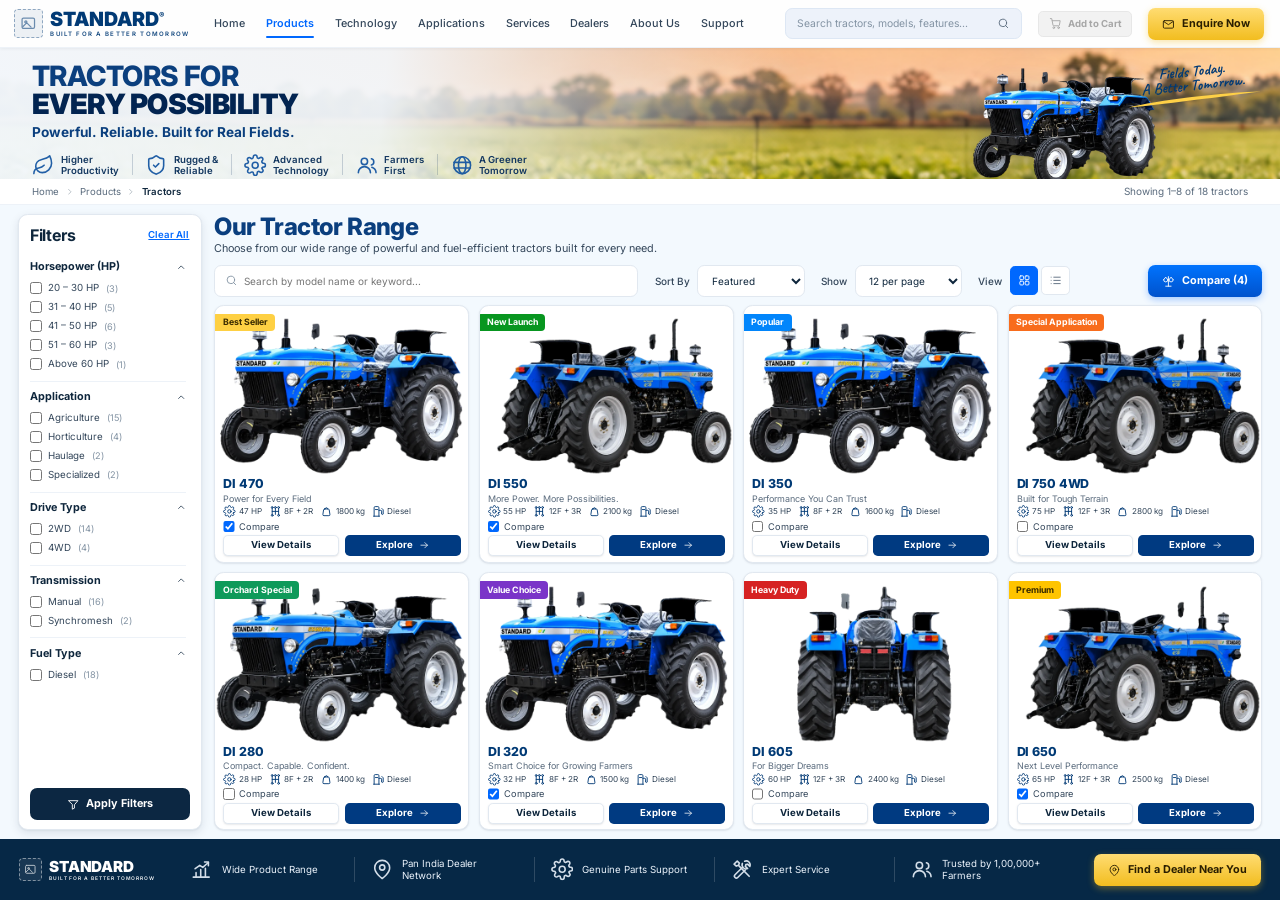
==== commit b1b3ae22: "mobile ui fixes" ====
--- a/standalone.html
+++ b/standalone.html
@@ -132,6 +132,14 @@
 <symbol id="i-aircleaner" viewBox="0 0 24 24"><rect x="7" y="7" width="10" height="12" rx="2"/><path d="M9.5 7V4.5h5V7M4.5 19h15M10 11v4M14 11v4"/></symbol>
 <symbol id="i-radiator" viewBox="0 0 24 24"><rect x="4" y="4" width="16" height="14" rx="2"/><path d="M8 4v14M12 4v14M16 4v14M7 21h10"/></symbol>
 <symbol id="i-gearbox" viewBox="0 0 24 24"><rect x="3" y="7" width="12" height="10" rx="2"/><path d="M15 10h3l3 2v4h-6"/><circle cx="8" cy="12" r="2.2"/></symbol>
+<!-- gear-shift pattern, weight and growth-chart marks: the glyphs the
+     reference listing uses on the product cards and the footer bar. -->
+<symbol id="i-shift" viewBox="0 0 24 24"><path d="M6 6.4v11.2M12 6.4v11.2M18 6.4v11.2M6 12h12"/><circle cx="6" cy="4.6" r="1.7"/><circle cx="12" cy="4.6" r="1.7"/><circle cx="18" cy="4.6" r="1.7"/><circle cx="6" cy="19.4" r="1.7"/><circle cx="18" cy="19.4" r="1.7"/></symbol>
+<symbol id="i-weight" viewBox="0 0 24 24"><path d="M8.7 7.4h6.6a2 2 0 0 1 1.98 1.7l1.3 8.6A2 2 0 0 1 16.6 20H7.4a2 2 0 0 1-1.98-2.3l1.3-8.6a2 2 0 0 1 1.98-1.7Z"/><path d="M9.7 7.4a2.3 2.3 0 1 1 4.6 0"/></symbol>
+<symbol id="i-growth" viewBox="0 0 24 24"><path d="M3.5 20.5h17"/><path d="M6.5 20.5v-4.8M11.5 20.5v-8M16.5 20.5V11"/><path d="m5.5 11.5 5-3.6 3.2 2.1 6-5.2"/><path d="M15.6 4.3h4.1v4"/></symbol>
+<symbol id="i-setsquare" viewBox="0 0 24 24"><path d="M4.4 2.8v16.4a1.6 1.6 0 0 0 1.6 1.6h15.2z"/><path d="M8 16.6h3M8 12.9h2.6M8 9.2h2.2"/></symbol>
+<symbol id="i-link" viewBox="0 0 24 24"><path d="M10.2 13.8a4 4 0 0 0 5.66 0l3.4-3.4a4 4 0 0 0-5.66-5.66l-1.7 1.7"/><path d="M13.8 10.2a4 4 0 0 0-5.66 0l-3.4 3.4a4 4 0 1 0 5.66 5.66l1.7-1.7"/></symbol>
+<symbol id="i-tools" viewBox="0 0 24 24"><path d="M14.6 3.4a4.3 4.3 0 0 1 5.6 5.6l-2.4-2.4-1.9.5-.5 1.9 2.4 2.4a4.3 4.3 0 0 1-5.6-5.6"/><path d="M12.4 9.9 4.3 18a2.05 2.05 0 0 0 2.9 2.9l8.1-8.1"/><path d="M3.3 6.6 6.7 3.2l2.2 2.3-.8 2.4-2.4.8z"/><path d="m8.5 8.4 11 11.2"/></symbol>
 <symbol id="i-drive" viewBox="0 0 24 24"><circle cx="5.5" cy="12" r="2.8"/><circle cx="18.5" cy="12" r="2.8"/><path d="M8.3 12h7.4M12 9v6"/></symbol>
 <symbol id="i-cyl" viewBox="0 0 24 24"><ellipse cx="12" cy="6" rx="6.5" ry="2.6"/><path d="M5.5 6v12c0 1.4 2.9 2.6 6.5 2.6s6.5-1.2 6.5-2.6V6"/><path d="M5.5 12c0 1.4 2.9 2.6 6.5 2.6s6.5-1.2 6.5-2.6"/></symbol>
 <symbol id="i-sprout" viewBox="0 0 24 24"><path d="M12 21v-9"/><path d="M12 12c0-3.3-2.7-6-6-6 0 3.3 2.7 6 6 6ZM12 12c0-3.3 2.7-6 6-6 0 3.3-2.7 6-6 6Z"/><path d="M6 21h12"/></symbol>
@@ -179,8 +187,12 @@
 
     <!-- corporate navigation (listing + compare screens) -->
     <nav class="topbar__nav" data-on="listing compare overview">
-      <a class="topbar__link is-active" href="#listing" data-inert="Demo build — corporate pages are out of scope.">Home</a>
-      <a class="topbar__link" href="#listing" data-goto="listing">Products</a>
+      <!-- The router owns this state: it toggles .is-active on every
+           [data-goto] as the screen changes. "Home" has no data-goto, so a
+           hard-coded .is-active here would never be cleared and would light
+           up alongside the screen's real entry. -->
+      <a class="topbar__link" href="#overview" data-goto="overview">Home</a>
+      <a class="topbar__link is-active" href="#listing" data-goto="listing">Products</a>
       <a class="topbar__link" href="#" data-inert="Demo build — corporate pages are out of scope.">Technology</a>
       <a class="topbar__link" href="#" data-inert="Demo build — corporate pages are out of scope.">Applications</a>
       <a class="topbar__link" href="#" data-inert="Demo build — corporate pages are out of scope.">Services</a>
@@ -233,10 +245,6 @@
 
     <!-- ===================== MASTER DASHBOARD RAIL ======================== -->
     <nav class="rail" id="rail" aria-label="Product sections">
-      <div class="rail__head">
-        <span class="rail__eyebrow">DI 470</span>
-        <span class="rail__title">DI 470</span>
-      </div>
       <div class="rail__nav">
         <a class="rail__item" href="#overview"   data-goto="overview"><svg class="i"><use href="#i-home"></use></svg><span>Overview</span></a>
         <a class="rail__item" href="#view360"    data-goto="view360"><svg class="i"><use href="#i-cube"></use></svg><span>360° View</span></a>
@@ -252,7 +260,6 @@
         <a class="rail__item" href="#variants"   data-goto="variants"><svg class="i"><use href="#i-grid4"></use></svg><span>Variants</span></a>
         <a class="rail__item" href="#videos"     data-goto="videos"><svg class="i"><use href="#i-play"></use></svg><span>Videos</span></a>
         <a class="rail__item" href="#gallery"    data-goto="gallery"><svg class="i"><use href="#i-images"></use></svg><span>Gallery</span></a>
-        <a class="rail__item" href="#brochure"   data-goto="brochure"><svg class="i"><use href="#i-download"></use></svg><span>Brochure</span></a>
         <a class="rail__item" href="#compare"    data-goto="compare"><svg class="i"><use href="#i-compare"></use></svg><span>Compare</span></a>
         <a class="rail__item" href="#enquire"    data-goto="enquire"><svg class="i"><use href="#i-mail"></use></svg><span>Enquire</span></a>
       </div>
@@ -378,8 +385,8 @@
           <p class="pcard__tag">Power for Every Field</p>
           <ul class="pcard__specs">
             <li><svg class="i i--xs"><use href="#i-gear"></use></svg>47 HP</li>
-            <li><svg class="i i--xs"><use href="#i-gearbox"></use></svg>8F + 2R</li>
-            <li><svg class="i i--xs"><use href="#i-lift"></use></svg>1800 kg</li>
+            <li><svg class="i i--xs"><use href="#i-shift"></use></svg>8F + 2R</li>
+            <li><svg class="i i--xs"><use href="#i-weight"></use></svg>1800 kg</li>
             <li><svg class="i i--xs"><use href="#i-fuel"></use></svg>Diesel</li>
           </ul>
           <label class="pcard__cmp"><input type="checkbox" data-compare checked><span>Compare</span></label>
@@ -396,8 +403,8 @@
           <p class="pcard__tag">More Power. More Possibilities.</p>
           <ul class="pcard__specs">
             <li><svg class="i i--xs"><use href="#i-gear"></use></svg>55 HP</li>
-            <li><svg class="i i--xs"><use href="#i-gearbox"></use></svg>12F + 3R</li>
-            <li><svg class="i i--xs"><use href="#i-lift"></use></svg>2100 kg</li>
+            <li><svg class="i i--xs"><use href="#i-shift"></use></svg>12F + 3R</li>
+            <li><svg class="i i--xs"><use href="#i-weight"></use></svg>2100 kg</li>
             <li><svg class="i i--xs"><use href="#i-fuel"></use></svg>Diesel</li>
           </ul>
           <label class="pcard__cmp"><input type="checkbox" data-compare checked><span>Compare</span></label>
@@ -414,8 +421,8 @@
           <p class="pcard__tag">Performance You Can Trust</p>
           <ul class="pcard__specs">
             <li><svg class="i i--xs"><use href="#i-gear"></use></svg>35 HP</li>
-            <li><svg class="i i--xs"><use href="#i-gearbox"></use></svg>8F + 2R</li>
-            <li><svg class="i i--xs"><use href="#i-lift"></use></svg>1600 kg</li>
+            <li><svg class="i i--xs"><use href="#i-shift"></use></svg>8F + 2R</li>
+            <li><svg class="i i--xs"><use href="#i-weight"></use></svg>1600 kg</li>
             <li><svg class="i i--xs"><use href="#i-fuel"></use></svg>Diesel</li>
           </ul>
           <label class="pcard__cmp"><input type="checkbox" data-compare><span>Compare</span></label>
@@ -432,8 +439,8 @@
           <p class="pcard__tag">Built for Tough Terrain</p>
           <ul class="pcard__specs">
             <li><svg class="i i--xs"><use href="#i-gear"></use></svg>75 HP</li>
-            <li><svg class="i i--xs"><use href="#i-gearbox"></use></svg>12F + 3R</li>
-            <li><svg class="i i--xs"><use href="#i-lift"></use></svg>2800 kg</li>
+            <li><svg class="i i--xs"><use href="#i-shift"></use></svg>12F + 3R</li>
+            <li><svg class="i i--xs"><use href="#i-weight"></use></svg>2800 kg</li>
             <li><svg class="i i--xs"><use href="#i-fuel"></use></svg>Diesel</li>
           </ul>
           <label class="pcard__cmp"><input type="checkbox" data-compare><span>Compare</span></label>
@@ -450,8 +457,8 @@
           <p class="pcard__tag">Compact. Capable. Confident.</p>
           <ul class="pcard__specs">
             <li><svg class="i i--xs"><use href="#i-gear"></use></svg>28 HP</li>
-            <li><svg class="i i--xs"><use href="#i-gearbox"></use></svg>8F + 2R</li>
-            <li><svg class="i i--xs"><use href="#i-lift"></use></svg>1400 kg</li>
+            <li><svg class="i i--xs"><use href="#i-shift"></use></svg>8F + 2R</li>
+            <li><svg class="i i--xs"><use href="#i-weight"></use></svg>1400 kg</li>
             <li><svg class="i i--xs"><use href="#i-fuel"></use></svg>Diesel</li>
           </ul>
           <label class="pcard__cmp"><input type="checkbox" data-compare><span>Compare</span></label>
@@ -468,8 +475,8 @@
           <p class="pcard__tag">Smart Choice for Growing Farmers</p>
           <ul class="pcard__specs">
             <li><svg class="i i--xs"><use href="#i-gear"></use></svg>32 HP</li>
-            <li><svg class="i i--xs"><use href="#i-gearbox"></use></svg>8F + 2R</li>
-            <li><svg class="i i--xs"><use href="#i-lift"></use></svg>1500 kg</li>
+            <li><svg class="i i--xs"><use href="#i-shift"></use></svg>8F + 2R</li>
+            <li><svg class="i i--xs"><use href="#i-weight"></use></svg>1500 kg</li>
             <li><svg class="i i--xs"><use href="#i-fuel"></use></svg>Diesel</li>
           </ul>
           <label class="pcard__cmp"><input type="checkbox" data-compare checked><span>Compare</span></label>
@@ -486,8 +493,8 @@
           <p class="pcard__tag">For Bigger Dreams</p>
           <ul class="pcard__specs">
             <li><svg class="i i--xs"><use href="#i-gear"></use></svg>60 HP</li>
-            <li><svg class="i i--xs"><use href="#i-gearbox"></use></svg>12F + 3R</li>
-            <li><svg class="i i--xs"><use href="#i-lift"></use></svg>2400 kg</li>
+            <li><svg class="i i--xs"><use href="#i-shift"></use></svg>12F + 3R</li>
+            <li><svg class="i i--xs"><use href="#i-weight"></use></svg>2400 kg</li>
             <li><svg class="i i--xs"><use href="#i-fuel"></use></svg>Diesel</li>
           </ul>
           <label class="pcard__cmp"><input type="checkbox" data-compare><span>Compare</span></label>
@@ -504,8 +511,8 @@
           <p class="pcard__tag">Next Level Performance</p>
           <ul class="pcard__specs">
             <li><svg class="i i--xs"><use href="#i-gear"></use></svg>65 HP</li>
-            <li><svg class="i i--xs"><use href="#i-gearbox"></use></svg>12F + 3R</li>
-            <li><svg class="i i--xs"><use href="#i-lift"></use></svg>2500 kg</li>
+            <li><svg class="i i--xs"><use href="#i-shift"></use></svg>12F + 3R</li>
+            <li><svg class="i i--xs"><use href="#i-weight"></use></svg>2500 kg</li>
             <li><svg class="i i--xs"><use href="#i-fuel"></use></svg>Diesel</li>
           </ul>
           <label class="pcard__cmp"><input type="checkbox" data-compare checked><span>Compare</span></label>
@@ -629,10 +636,10 @@
       <div class="panel__body ov__highGrid">
         <div class="hltile"><span class="hltile__ico"><svg class="i i--lg"><use href="#i-engine"></use></svg></span><span class="hltile__t">Powerful</span><span class="hltile__s">Engine</span></div>
         <div class="hltile"><span class="hltile__ico"><svg class="i i--lg"><use href="#i-gear"></use></svg></span><span class="hltile__t">Advanced</span><span class="hltile__s">Transmission</span></div>
-        <div class="hltile"><span class="hltile__ico"><svg class="i i--lg"><use href="#i-compare"></use></svg></span><span class="hltile__t">Robust Build</span><span class="hltile__s">Quality</span></div>
+        <div class="hltile"><span class="hltile__ico"><svg class="i i--lg"><use href="#i-link"></use></svg></span><span class="hltile__t">Robust Build</span><span class="hltile__s">Quality</span></div>
         <div class="hltile"><span class="hltile__ico"><svg class="i i--lg"><use href="#i-leaf"></use></svg></span><span class="hltile__t">Fuel</span><span class="hltile__s">Efficient</span></div>
         <div class="hltile"><span class="hltile__ico"><svg class="i i--lg"><use href="#i-seat"></use></svg></span><span class="hltile__t">Comfortable</span><span class="hltile__s">Operator Station</span></div>
-        <div class="hltile"><span class="hltile__ico"><svg class="i i--lg"><use href="#i-bolt"></use></svg></span><span class="hltile__t">High Lifting</span><span class="hltile__s">Capacity</span></div>
+        <div class="hltile"><span class="hltile__ico"><svg class="i i--lg"><use href="#i-gear"></use></svg></span><span class="hltile__t">High Lifting</span><span class="hltile__s">Capacity</span></div>
         <div class="hltile"><span class="hltile__ico"><svg class="i i--lg"><use href="#i-wrench"></use></svg></span><span class="hltile__t">Easy</span><span class="hltile__s">Maintenance</span></div>
         <div class="hltile"><span class="hltile__ico"><svg class="i i--lg"><use href="#i-shield"></use></svg></span><span class="hltile__t">Reliable</span><span class="hltile__s">Performance</span></div>
       </div>
@@ -761,11 +768,6 @@
     <div class="hintpill v360__hint">
       <svg class="i i--lg"><use href="#i-ar"></use></svg>
       <span class="hintpill__t">Drag to rotate</span>
-    </div>
-
-    <div class="plate v360__plate">
-      <span class="plate__t">STANDARD</span>
-      <span class="plate__s">TRUST &nbsp;|&nbsp; DURABILITY &nbsp;|&nbsp; PERFORMANCE</span>
     </div>
 
     <div class="v360__arc">
@@ -1023,7 +1025,6 @@
     <div class="dg__headText">
       <h1 class="dg__title">Engineering Drawing / Blueprint</h1>
       <p class="dg__sub">Physical Dimension View</p>
-      <p class="dg__copy">Accurate dimensions for planning, transport, operation and attachment compatibility. All dimensions are in millimetres (mm) unless otherwise stated.</p>
     </div>
     <div class="band dg__band">
       <span class="band__t">STANDARD DI 470</span>
@@ -1037,44 +1038,33 @@
 
     <figure class="panel dw__view">
       <figcaption class="dw__cap">FRONT VIEW</figcaption>
-      <div class="dw__art artfit"><div class="dw__frame artfit__in" style="--ar:.867">
+      <div class="dw__art artfit"><div class="dw__frame artfit__in" style="--ar:.939">
           <img src="assets/img/part/bp-front.webp" alt="Front view blueprint" decoding="async">
         </div>
-        <span class="dv dv--tl"><b>2160</b><i>Overall Height</i></span>
-        <span class="dv dv--br"><b>1980</b><i>Overall Width</i></span>
-        <span class="dv dv--bl"><b>1580</b><i>Front Track</i></span>
       </div>
     </figure>
 
     <figure class="panel dw__view dw__view--side">
       <figcaption class="dw__cap">SIDE VIEW (LEFT)</figcaption>
-      <div class="dw__art artfit"><div class="dw__frame artfit__in" style="--ar:1.992">
+      <div class="dw__art artfit"><div class="dw__frame artfit__in" style="--ar:1.694">
           <img src="assets/img/part/bp-side.webp" alt="Side view blueprint" decoding="async">
         </div>
-        <span class="dv dv--tl"><b>1340</b><i>Height to Steering Wheel</i></span>
-        <span class="dv dv--bl"><b>2180</b><i>Wheelbase</i></span>
-        <span class="dv dv--br"><b>4205</b><i>Overall Length</i></span>
       </div>
     </figure>
 
     <figure class="panel dw__view">
       <figcaption class="dw__cap">REAR VIEW</figcaption>
-      <div class="dw__art artfit"><div class="dw__frame artfit__in" style="--ar:1.099">
+      <div class="dw__art artfit"><div class="dw__frame artfit__in" style="--ar:.865">
           <img src="assets/img/part/bp-rear.webp" alt="Rear view blueprint" decoding="async">
         </div>
-        <span class="dv dv--tl"><b>410</b><i>Ground Clearance</i></span>
-        <span class="dv dv--bl"><b>1670</b><i>Rear Track</i></span>
-        <span class="dv dv--br"><b>1980</b><i>Overall Width</i></span>
       </div>
     </figure>
 
     <figure class="panel dw__view dw__view--top">
       <figcaption class="dw__cap">TOP VIEW</figcaption>
-      <div class="dw__art artfit"><div class="dw__frame artfit__in" style="--ar:1.712">
+      <div class="dw__art artfit"><div class="dw__frame artfit__in" style="--ar:1.373">
           <img src="assets/img/part/bp-top.webp" alt="Top view blueprint" decoding="async">
         </div>
-        <span class="dv dv--tl"><b>1980</b><i>Overall Width</i></span>
-        <span class="dv dv--br"><b>4205</b><i>Overall Length</i></span>
       </div>
     </figure>
 
@@ -1116,12 +1106,12 @@
   </div>
 
   <div class="dw__foot">
-    <span class="dw__footBrand"><svg class="i i--xl"><use href="#i-ruler"></use></svg><b>Precision Engineering</b><span>for a Stronger Tomorrow</span></span>
+    <span class="dw__footBrand"><svg class="i"><use href="#i-setsquare"></use></svg><span class="dw__footBrandTxt"><b>Precision Engineering</b><span>for a Stronger Tomorrow</span></span></span>
     <div class="dw__footItems">
-      <span><svg class="i i--sm"><use href="#i-gear"></use></svg>Optimized Dimensions<br>for Indian Fields</span>
-      <span><svg class="i i--sm"><use href="#i-shield"></use></svg>Robust &amp; Reliable<br>Design</span>
-      <span><svg class="i i--sm"><use href="#i-tractor"></use></svg>Easy Attachment<br>Compatibility</span>
-      <span><svg class="i i--sm"><use href="#i-wrench"></use></svg>Built for Performance<br>and Durability</span>
+      <span><svg class="i"><use href="#i-gear"></use></svg>Optimized Dimensions<br>for Indian Fields</span>
+      <span><svg class="i"><use href="#i-shield"></use></svg>Robust &amp; Reliable<br>Design</span>
+      <span><svg class="i"><use href="#i-tractor"></use></svg>Easy Attachment<br>Compatibility</span>
+      <span><svg class="i"><use href="#i-wrench"></use></svg>Built for Performance<br>and Durability</span>
     </div>
     <span class="dw__footNote">Note: Dimensions are approximate and may vary based on tyre size, optional equipment and configuration. &nbsp;|&nbsp; STANDARD DI 470 &ndash; Engineering Drawing &nbsp;|&nbsp; Rev. 01</span>
   </div>
@@ -1227,7 +1217,7 @@
       <svg class="script__swoosh" viewBox="0 0 200 10" preserveAspectRatio="none"><path d="M2 8C40 2 150 1 198 5 150 6 40 9 2 8Z"/></svg>
     </div>
 
-    <div class="ht__media artfit">
+    <div class="ht__media artfit artfit--cover">
       <div class="ht__frame artfit__in">
         <img class="ht__art ht__art--wide" data-view-target src="assets/img/product/engine.webp" alt="STANDARD DI 470 engine" decoding="async">
         <div class="hotlayer">
@@ -1319,7 +1309,7 @@
       <svg class="script__swoosh" viewBox="0 0 200 10" preserveAspectRatio="none"><path d="M2 8C40 2 150 1 198 5 150 6 40 9 2 8Z"/></svg>
     </div>
 
-    <div class="ht__media artfit">
+    <div class="ht__media artfit artfit--cover">
       <div class="ht__frame artfit__in">
         <img class="ht__art ht__art--wide" data-view-target src="assets/img/product/operator.webp" alt="STANDARD DI 470 operator station" decoding="async">
         <div class="hotlayer">
@@ -1415,7 +1405,7 @@
       <p class="ht__copy">The STANDARD DI 470 comes with a robust and reliable hydraulic system, designed to deliver superior lifting capacity, smooth control and versatility for a wide range of implements.</p>
     </header>
 
-    <div class="ht__media artfit">
+    <div class="ht__media artfit artfit--cover">
       <div class="ht__frame artfit__in">
         <img class="ht__art ht__art--wide" data-view-target src="assets/img/product/hydraulics.webp" alt="STANDARD DI 470 hydraulics" decoding="async">
         <div class="hotlayer">
@@ -1509,7 +1499,7 @@
       <p class="ht__copy">The STANDARD DI 470 combines power, reliability and modern features to help you achieve higher productivity and profitability in every field.</p>
     </header>
 
-    <div class="ht__media artfit">
+    <div class="ht__media artfit artfit--cover">
       <div class="ht__frame artfit__in">
         <img class="ht__art" data-view-target src="assets/img/product/showcase.webp" alt="STANDARD DI 470 features" decoding="async">
         <div class="hotlayer hotlayer--icons">
@@ -2036,7 +2026,9 @@
 </section>
 
 <!-- ============================================================ 16 COMPARE -->
-<section class="screen sc-compare" id="s-compare" data-rail="none" data-chrome="corporate">
+<!-- The rail stays up on Compare: it is a rail destination, so dropping the
+     menu here would strand anyone who arrived from it. -->
+<section class="screen sc-compare" id="s-compare" data-rail="solid" data-chrome="corporate">
 
   <header class="cp__hero">
     <div class="cp__heroText">
@@ -2314,7 +2306,7 @@
   </div><!-- /.stage__main -->
 
   <!-- ===================== FOOTER BAR ==================================== -->
-  <footer class="footbar" id="footbar" data-off="view360">
+  <footer class="footbar" id="footbar">
     <a class="brand brand--on-dark brand--sm" href="#listing" data-goto="listing">
       <!-- BRAND MARK SLOT — same slot as the top bar; see parts/03-app-chrome.html. -->
       <span class="brand__mark brand__logo">
@@ -2325,10 +2317,10 @@
     </a>
 
     <div class="footbar__items" data-on="listing">
-      <span class="footbar__item"><svg class="i"><use href="#i-chart"></use></svg>Wide Product Range</span><i class="footbar__sep"></i>
+      <span class="footbar__item"><svg class="i"><use href="#i-growth"></use></svg>Wide Product Range</span><i class="footbar__sep"></i>
       <span class="footbar__item"><svg class="i"><use href="#i-pin"></use></svg>Pan India Dealer Network</span><i class="footbar__sep"></i>
       <span class="footbar__item"><svg class="i"><use href="#i-gear"></use></svg>Genuine Parts Support</span><i class="footbar__sep"></i>
-      <span class="footbar__item"><svg class="i"><use href="#i-wrench"></use></svg>Expert Service</span><i class="footbar__sep"></i>
+      <span class="footbar__item"><svg class="i"><use href="#i-tools"></use></svg>Expert Service</span><i class="footbar__sep"></i>
       <span class="footbar__item"><svg class="i"><use href="#i-users"></use></svg>Trusted by 1,00,000+ Farmers</span>
     </div>
 
@@ -2354,14 +2346,22 @@
       <span class="footbar__item"><svg class="i"><use href="#i-users"></use></svg>Trusted by Generations</span>
     </div>
 
-    <div class="footbar__items" data-on="exterior gallery operator">
+    <div class="footbar__items" data-on="view360 exterior gallery operator">
       <span class="footbar__item"><svg class="i"><use href="#i-shield"></use></svg>Durable by Design</span><i class="footbar__sep"></i>
       <span class="footbar__item"><svg class="i"><use href="#i-users"></use></svg>Trusted by Farmers</span><i class="footbar__sep"></i>
       <span class="footbar__item"><svg class="i"><use href="#i-wrench"></use></svg>Backed by Service</span><i class="footbar__sep"></i>
       <span class="footbar__item"><svg class="i"><use href="#i-globe"></use></svg>Trusted Worldwide</span>
     </div>
 
-    <div class="footbar__items" data-on="engine videos features specs hydraulics brochure">
+    <!-- Features carries the strip 12.features.png states, not the shared one -->
+    <div class="footbar__items" data-on="features">
+      <span class="footbar__item"><svg class="i"><use href="#i-leaf"></use></svg>Reliable Performance</span><i class="footbar__sep"></i>
+      <span class="footbar__item"><svg class="i"><use href="#i-users"></use></svg>Farmers First</span><i class="footbar__sep"></i>
+      <span class="footbar__item"><svg class="i"><use href="#i-gear"></use></svg>Innovative Solutions</span><i class="footbar__sep"></i>
+      <span class="footbar__item"><svg class="i"><use href="#i-sprout"></use></svg>A Greener Tomorrow</span>
+    </div>
+
+    <div class="footbar__items" data-on="engine videos specs hydraulics brochure">
       <span class="footbar__item"><svg class="i"><use href="#i-leaf"></use></svg>Strong Roots</span><i class="footbar__sep"></i>
       <span class="footbar__item"><svg class="i"><use href="#i-users"></use></svg>Farmers First</span><i class="footbar__sep"></i>
       <span class="footbar__item"><svg class="i"><use href="#i-gear"></use></svg>Technology for Tomorrow</span><i class="footbar__sep"></i>
@@ -2371,12 +2371,12 @@
     <a class="btn btn--accent footbar__cta" data-on="listing" href="#" data-inert="Demo build &mdash; dealer locator ships with the Laravel release.">
       <svg class="i i--sm"><use href="#i-pin"></use></svg> Find a Dealer Near You
     </a>
-    <a class="btn btn--ghost footbar__cta" data-on="exterior engine operator hydraulics features specs gallery brochure videos" href="#enquire" data-goto="enquire">
+    <a class="btn btn--ghost footbar__cta" data-on="view360 exterior engine operator hydraulics features specs gallery brochure videos" href="#enquire" data-goto="enquire">
       <svg class="i i--sm"><use href="#i-phone"></use></svg> Talk to Our Experts
     </a>
 
     <div class="footbar__flash" data-on="overview compare exploded schematic drawing enquire variants">
-      <div class="script script--light">Fields Today.<br>A Better Tomorrow.
+      <div class="script">Fields Today.<br>A Better Tomorrow.
         <svg class="script__swoosh" viewBox="0 0 200 10" preserveAspectRatio="none"><path d="M2 8C40 2 150 1 198 5 150 6 40 9 2 8Z"/></svg>
       </div>
     </div>
--- a/assets/css/tokens.css
+++ b/assets/css/tokens.css
@@ -12,10 +12,13 @@
 
 :root {
   /* ---- Design canvas (16:9). Do not change unless the whole deck changes. --
-     160 x 90 units. base.css caps 1rem at 9px, so the stage tops out at the
-     1440 x 810 design frame and is centred past it. -------------------------- */
-  --canvas-w: 160rem;      /* 1440px at the capped scale */
-  --canvas-h: 90rem;       /*  810px at the capped scale */
+     Screens are drawn on a 160 x 90 unit grid and the stage FILLS the window:
+     base.css scales 1rem so the shorter axis always lands inside, and the
+     stage itself takes the window's own width and height — no side gaps, no
+     page scroll. On a window wider than 16:9 the extra width goes to the
+     flexible columns of each screen. ---------------------------------------- */
+  --canvas-w: 100vw;       /* stage width  — the window                        */
+  --canvas-h: 100vh;       /* stage height — the window                        */
 
   /* ---- Geometry scale -------------------------------------------------- */
   --r-xs: 0.4rem;  --r-sm: 0.6rem;  --r-md: 0.9rem;
--- a/assets/css/base.css
+++ b/assets/css/base.css
@@ -9,15 +9,14 @@
    project is expressed in rem, so the whole UI scales as one piece with no
    blurry transforms.
 
-   The scale follows viewport WIDTH and stops at the 1440px design frame:
-   1rem === 9px puts the stage at exactly 1440 wide. Below the frame the stage
-   fills the window edge to edge — no letterboxing to the shorter axis, and a
-   window shorter than 9/16 of its width scrolls the last strip into view. At
-   or above it the scale holds and the stage sits centred as a fixed-width
-   content container while the page background runs on to any monitor width,
-   rather than the UI stretching to 1920 and beyond.                        */
+   The scale follows the SHORTER axis of the window, so the 90-unit row budget
+   every screen is designed against always lands inside the window and nothing
+   is ever cut off or scrolled. The stage then takes the window's full width
+   and height (see .stage below), so there is no gap left or right and no
+   letterboxing: on a window wider than 16:9 the spare width is handed to the
+   flexible columns of each screen instead of being painted as a margin.   */
 html {
-  font-size: min(calc(100vw / 160), 9px);
+  font-size: min(calc(100vw / 160), calc(100vh / 90));
   -webkit-text-size-adjust: 100%;
   text-size-adjust: 100%;
 }
@@ -63,15 +62,15 @@
 :focus-visible { outline: .3rem solid var(--c-primary-ring); outline-offset: .2rem; }
 
 /* --- Stage ---------------------------------------------------------------- */
-/* Width tracks the window up to the 1440px design frame; height stays locked
-   to it at 16:9 so every screen keeps the row budget it was designed against.
-   Past the frame it reads as a centred fixed-width container against a page
-   background that keeps going. */
+/* The stage IS the window: full width, full height, on every monitor. The rem
+   scale above keeps the 160 x 90 design grid inside it, so screens never
+   overflow their row budget; anything wider than 16:9 simply gives its extra
+   width to the 1fr columns. */
 .stage {
   position: relative;
   flex: none;
-  width: 100%;
-  max-width: var(--canvas-w);
+  width: var(--canvas-w);
+  max-width: 100%;
   height: var(--canvas-h);
   margin-inline: auto;
   background: var(--c-canvas);
@@ -79,11 +78,6 @@
   display: grid;
   grid-template-rows: auto 1fr auto;
   isolation: isolate;
-}
-/* Only meaningful once the page is wider than the design frame — it gives the
-   container an edge instead of letting it float on a flat field. */
-@media (min-width: 1441px) {
-  .stage { box-shadow: 0 0 0 1px rgba(9,30,55,.07), 0 24px 64px rgba(9,30,55,.16); }
 }
 
 /* --- Screens -------------------------------------------------------------- */
--- a/assets/css/ui.css
+++ b/assets/css/ui.css
@@ -273,6 +273,18 @@
   height: min(calc(var(--h, 100) * 1cqh), calc(var(--w, 100) / var(--ar, 1.5) * 1cqw));
 }
 .artfit__in > img { position: absolute; inset: 0; width: 100%; height: 100%; object-fit: contain; }
+/* Cover variant: the picture fills the screen edge to edge (the photographed
+   screens in the reference are full-bleed) and the surplus is clipped. The
+   markers still live INSIDE the picture's own box, so they keep sitting on the
+   parts they name however the frame is cropped. */
+.artfit--cover { overflow: hidden; }
+.artfit--cover .artfit__in {
+  width:  max(calc(var(--w, 100) * 1cqw), calc(var(--h, 100) * var(--ar, 1.5) * 1cqh));
+  height: max(calc(var(--h, 100) * 1cqh), calc(var(--w, 100) / var(--ar, 1.5) * 1cqw));
+}
+@supports not (width: 1cqw) {
+  .artfit--cover .artfit__in { width: calc(var(--w, 100) * 1%); height: auto; aspect-ratio: var(--ar, 1.5); }
+}
 @supports not (width: 1cqw) {
   .artfit__in { width: calc(var(--w, 100) * 1%); height: auto; aspect-ratio: var(--ar, 1.5); }
 }
@@ -329,7 +341,7 @@
 
 /* rich popup card (opens on click) */
 .hotcard {
-  position: absolute; left: 0; top: 0; width: 21rem; z-index: 60;
+  position: absolute; left: 0; top: 0; width: 23.5rem; z-index: 60;
   background: #fff; border-radius: var(--r-lg); box-shadow: var(--sh-4);
   overflow: hidden; transform-origin: top left;
   /* the card sits inside .hotlayer, which is click-through */
@@ -343,20 +355,22 @@
   background: rgba(255,255,255,.9); z-index: 2;
 }
 .hotcard__close:hover { background: var(--c-line-2); color: var(--c-ink); }
+/* Taller picture panel, and the shot fills it edge to edge instead of floating
+   in a letterboxed frame. */
 .hotcard__media {
-  position: relative; height: 9.6rem; overflow: hidden;
+  position: relative; height: 13.4rem; overflow: hidden;
   background: linear-gradient(180deg, #F6F9FD, #E9F1F9);
 }
 /* absolute + explicit box: a percentage height cannot resolve against an
    auto-sized grid row, which lets the artwork spill over the copy. */
 .hotcard__media img {
-  position: absolute; inset: .8rem;
-  width: calc(100% - 1.6rem); height: calc(100% - 1.6rem);
-  object-fit: contain;
-}
-.hotcard__body { padding: 1.1rem 1.3rem 1.4rem; }
-.hotcard__title { font-size: 1.6rem; font-weight: 800; color: var(--c-primary); margin-bottom: .5rem; }
-.hotcard__text  { font-size: 1.15rem; line-height: 1.42; color: var(--c-ink-2); }
+  position: absolute; inset: 0;
+  width: 100%; height: 100%;
+  object-fit: cover;
+}
+.hotcard__body { padding: 1.3rem 1.5rem 1.7rem; }
+.hotcard__title { font-size: 1.75rem; font-weight: 800; color: var(--c-primary); margin-bottom: .6rem; }
+.hotcard__text  { font-size: 1.25rem; line-height: 1.45; color: var(--c-ink-2); }
 
 /* ===========================================================================
    VIEW CONTROL STACK  (Full Screen / Auto Rotate / Reset View)
@@ -404,6 +418,9 @@
   display: flex; align-items: stretch; gap: .8rem; padding: .8rem 1rem;
   background: #F2F5F8; border-top: .1rem solid var(--c-line);
 }
+/* On the full-bleed screens the rail floats over the strip, so the first
+   thumbnail starts clear of it — all nine stay visible and none is cut. */
+.stage[data-rail="overlay"] .thumbstrip { padding-left: 7.4rem; }
 .thumb {
   flex: 1 1 0; min-width: 0; display: flex; flex-direction: column; align-items: center;
   gap: .2rem; padding: .5rem .3rem .4rem; border-radius: var(--r-md);
@@ -426,15 +443,25 @@
   position: relative; overflow: hidden; z-index: 30;
 }
 .footbar--alt { background: var(--c-footer-alt); }
-.footbar__items { display: flex; align-items: center; gap: 2.4rem; flex: 1; }
-.footbar__item { display: flex; align-items: center; gap: .9rem; font-size: 1.22rem; line-height: 1.2; }
-.footbar__item .i { opacity: .9; }
+/* The reference spreads the trust items evenly between the logo and the CTA,
+   each one opening its own column with a hairline in between. */
+.footbar__items { display: flex; align-items: center; gap: 0; flex: 1; }
+.footbar__items > .footbar__item { flex: 1 1 0; min-width: 0; padding: 0 2rem; }
+/* The flash is painted over the bar's right end, so the row stops short of it
+   on the screens that show it. */
+.footbar:has(.footbar__flash:not([hidden])) .footbar__items { padding-right: 27rem; }
+.footbar__item { display: flex; align-items: center; gap: 1.1rem; font-size: 1.22rem; line-height: 1.2; }
+/* The reference footer carries the marks at roughly twice the body size. */
+.footbar__item .i { width: 2.8rem; height: 2.8rem; opacity: .9; }
 .footbar__sep { width: .1rem; height: 3.2rem; background: rgba(255,255,255,.16); }
 .footbar__flash {
-  position: absolute; right: 0; top: 0; bottom: 0; width: 26rem;
+  position: absolute; right: 0; top: 0; bottom: 0; width: 28rem;
   background: var(--grad-accent); clip-path: polygon(14% 0, 100% 0, 100% 100%, 0 100%);
   display: grid; place-items: center; padding-left: 3rem;
 }
+/* Navy script on the yellow flash, at the size the references show. */
+.footbar__flash .script { color: var(--c-primary-band); font-size: 2.1rem; width: 20rem; }
+.footbar__flash .script__swoosh path { fill: var(--c-accent-lo); }
 
 /* ===========================================================================
    BREADCRUMB
@@ -462,9 +489,10 @@
 /* circular icon tile (Key Highlights) */
 .hltile { display: flex; flex-direction: column; align-items: center; gap: .6rem; text-align: center; padding: .6rem .3rem; }
 .hltile__ico {
-  width: 4.4rem; height: 4.4rem; border-radius: 50%; display: grid; place-items: center;
-  background: var(--c-primary-softer); border: .12rem solid var(--c-primary-soft); color: var(--c-primary);
-}
+  width: 4.8rem; height: 4.8rem; border-radius: 50%; display: grid; place-items: center;
+  background: var(--c-primary-softer); border: .12rem solid var(--c-primary-soft); color: var(--c-primary-band);
+}
+.hltile__ico .i { width: 2.6rem; height: 2.6rem; }
 .hltile__t { font-size: 1.15rem; font-weight: 700; line-height: 1.2; }
 .hltile__s { font-size: 1.05rem; color: var(--c-ink-3); line-height: 1.15; }
 
--- a/assets/css/rail.css
+++ b/assets/css/rail.css
@@ -8,7 +8,7 @@
 
 .rail {
   --rail-w: 6.4rem;
-  --rail-w-open: 20.4rem;
+  --rail-w-open: 23rem;   /* fits the longest label — "Engineering Drawing" */
   position: absolute; inset: 0 auto 0 0; z-index: 50;
   width: var(--rail-w);
   display: flex; flex-direction: column;
@@ -20,23 +20,10 @@
 }
 .rail:hover, .rail:focus-within, .rail.is-open { width: var(--rail-w-open); }
 
-/* ---- header ------------------------------------------------------------- */
-.rail__head {
-  padding: 1rem 1.6rem .9rem; height: 6rem; flex: none;
-  display: flex; flex-direction: column; justify-content: center;
-  white-space: nowrap; overflow: hidden;
-  opacity: 0; transition: opacity var(--t-fast) var(--ease);
-}
-.rail:hover .rail__head, .rail.is-open .rail__head, .rail:focus-within .rail__head { opacity: 1; }
-.rail__eyebrow { font-size: 1.35rem; font-weight: 500; color: #7E93AC; line-height: 1; }
-.rail__title   { font-size: 2.1rem; font-weight: 800; letter-spacing: -.01em; line-height: 1.1; margin-top: .1rem; }
-.rail__badge {
-  width: 3.2rem; height: 3.2rem; border-radius: var(--r-sm); display: grid; place-items: center;
-  background: rgba(255,255,255,.1); font-size: 1.15rem; font-weight: 800; letter-spacing: .02em;
-}
-
-/* ---- nav ---------------------------------------------------------------- */
-.rail__nav { flex: 1; min-height: 0; padding: 0 .9rem; display: flex; flex-direction: column; gap: .15rem; overflow: hidden; }
+/* ---- nav -----------------------------------------------------------------
+   The menu starts at the top of the rail — no product header above it — with
+   a short breathing space over the first item, per the supplied menu art. */
+.rail__nav { flex: 1; min-height: 0; padding: 1.4rem .9rem 0; display: flex; flex-direction: column; gap: .15rem; overflow: hidden; }
 .rail__item {
   position: relative; display: flex; align-items: center; gap: 1.2rem;
   height: 3.4rem; padding: 0 1rem; border-radius: var(--r-sm); flex: none;
--- a/assets/css/screens.css
+++ b/assets/css/screens.css
@@ -9,9 +9,13 @@
    ========================================================================= */
 .sc-listing { grid-template-rows: 16.4rem 3.2rem minmax(0,1fr); }
 
+/* The supplied hero plate (scene/home-hero-bg.png). The band is a ~10:1 strip
+   and the plate is 3:1 with its own tractor on the right third, so it is laid
+   in on its left half — field, tree line and sunrise — and the cut-out tractor
+   this screen already carries stays the one machine in the band. */
 .lst__hero {
   position: relative; overflow: hidden;
-  background: var(--bg-hero) center 34% / cover no-repeat;
+  background: url("../img/scene/home-hero-bg.png") 0% 60% / 220% auto no-repeat;
 }
 .lst__hero::before {
   content: ""; position: absolute; inset: 0;
@@ -22,7 +26,8 @@
 .lst__heroTitle b { color: #022451; font-weight: 900; }
 .lst__heroSub { font-size: 1.7rem; font-weight: 700; color: #0B3F7E; margin-top: .5rem; }
 .lst__trust { margin-top: 1.4rem; color: #12365F; gap: 1.6rem; }
-.lst__trust .trust__item .i { color: #0B4F9E; }
+/* Reference-size marks: they read as a row of icons, not as bullets. */
+.lst__trust .trust__item .i { width: 2.8rem; height: 2.8rem; color: #0B4F9E; }
 .lst__heroImg {
   position: absolute; right: 15rem; bottom: -1rem; height: 15rem; width: auto;
   object-fit: contain; filter: drop-shadow(0 1.2rem 1.6rem rgba(10,40,70,.28));
@@ -59,15 +64,18 @@
 .lst__main { display: grid; grid-template-rows: auto auto 1fr; gap: 1rem; min-height: 0; }
 .lst__title { font-size: 3rem; font-weight: 800; letter-spacing: -.025em; color: #0B3F7E; line-height: 1.05; }
 .lst__lead { font-size: 1.35rem; color: var(--c-ink-2); margin-top: .3rem; }
-.lst__tools { display: flex; align-items: center; gap: 1rem; }
+/* The toolbar carries the reference's rhythm: the search field takes the slack
+   so the row runs edge to edge, each label opens a new group, and the selects
+   keep a clear gutter between their value and the chevron. */
+.lst__tools { display: flex; align-items: center; gap: .9rem; }
 .lst__search {
-  display: flex; align-items: center; gap: .8rem; flex: 1 1 auto; max-width: 34rem; height: 4rem;
+  display: flex; align-items: center; gap: .8rem; flex: 1 1 auto; max-width: 53rem; height: 4rem;
   padding: 0 1.2rem; border-radius: var(--r-md); background: #fff; border: .1rem solid var(--c-line); color: var(--c-ink-4);
 }
 .lst__search input { flex: 1; min-width: 0; border: 0; background: none; font-size: 1.25rem; }
-.lst__toolLbl { font-size: 1.25rem; color: var(--c-ink-2); font-weight: 500; }
+.lst__toolLbl { font-size: 1.25rem; color: var(--c-ink-2); font-weight: 500; margin-left: 1.2rem; }
 .lst__select {
-  height: 4rem; min-width: 12.5rem; padding: 0 1rem; border-radius: var(--r-md);
+  height: 4rem; min-width: 13.4rem; padding: 0 1rem 0 1.2rem; border-radius: var(--r-md);
   background: #fff; border: .1rem solid var(--c-line); font-size: 1.25rem; cursor: pointer;
 }
 .lst__viewtog { display: flex; gap: .3rem; }
@@ -91,7 +99,7 @@
    Listing.png once that 3:2 reference is scaled to this 16:9 stage. */
 .pcard {
   position: relative; display: grid; grid-template-rows: minmax(0,1fr) auto auto auto auto auto;
-  gap: .28rem; padding: 0 1rem .85rem; min-height: 0; background: #fff; overflow: hidden;
+  gap: .2rem; padding: 0 1rem .7rem; min-height: 0; background: #fff; overflow: hidden;
   border: .1rem solid var(--c-line); border-radius: var(--r-lg); box-shadow: var(--sh-1);
   transition: box-shadow var(--t-base) var(--ease), transform var(--t-base) var(--ease), border-color var(--t-base) var(--ease);
 }
@@ -102,17 +110,20 @@
    <img> resolves to auto: it lays out at its intrinsic ratio, overshoots the
    row and the overflow crops everything but the top sliver. Pinned to the
    box, object-fit scales it instead of the box growing around it. */
-.pcard__img { position: relative; min-height: 0; overflow: hidden; margin-inline: -1rem; }
-.pcard__img img { position: absolute; inset: 0; width: 100%; height: 100%; object-fit: contain; }
-.pcard__name { font-size: 1.55rem; line-height: 1.18; font-weight: 800; color: var(--c-primary-band); letter-spacing: -.01em; }
-.pcard__tag { font-size: 1.12rem; line-height: 1.3; color: var(--c-ink-3); }
+/* The badge sits in the card's top-left corner, so the photo is held clear of
+   it: the row keeps a top gutter and the tractor is parked on the row's
+   baseline, exactly as it stands in 02.Product Listing.png. */
+.pcard__img { position: relative; min-height: 0; overflow: hidden; margin-inline: -1rem; padding-top: 1.2rem; }
+.pcard__img img { position: absolute; inset: 1.2rem 0 0; width: 100%; height: calc(100% - 1.2rem); object-fit: contain; object-position: 50% 100%; }
+.pcard__name { font-size: 1.55rem; line-height: 1.12; font-weight: 800; color: var(--c-primary-band); letter-spacing: -.01em; }
+.pcard__tag { font-size: 1.12rem; line-height: 1.25; color: var(--c-ink-3); }
 .pcard__specs { display: flex; gap: .85rem; flex-wrap: nowrap; }
-.pcard__specs li { display: flex; align-items: center; gap: .3rem; font-size: 1.02rem; line-height: 1.35; color: var(--c-ink-2); white-space: nowrap; }
-.pcard__specs .i { color: var(--c-ink-3); }
+.pcard__specs li { display: flex; align-items: center; gap: .35rem; font-size: 1.02rem; line-height: 1.3; color: var(--c-ink-2); white-space: nowrap; }
+.pcard__specs .i { width: 1.6rem; height: 1.6rem; color: var(--c-primary-band); }
 .pcard__cmp { display: flex; align-items: center; gap: .6rem; font-size: 1.15rem; color: var(--c-ink-2); cursor: pointer; }
 .pcard__cmp input { width: 1.4rem; height: 1.4rem; accent-color: var(--c-primary); cursor: pointer; }
-.pcard__acts { display: grid; grid-template-columns: 1fr 1fr; gap: .7rem; margin-top: .15rem; }
-.pcard__acts .btn { width: 100%; --btn-h: 2.7rem; }
+.pcard__acts { display: grid; grid-template-columns: 1fr 1fr; gap: .7rem; margin-top: .1rem; }
+.pcard__acts .btn { width: 100%; --btn-h: 2.6rem; }
 
 /* ===========================================================================
    02 · OVERVIEW
@@ -226,10 +237,12 @@
 .ov__panels { display: grid; grid-template-columns: 32rem 41rem minmax(0,1fr); gap: 1rem; min-height: 0; }
 
 .ov__perf { overflow: hidden; }
-.ov__perfBody { padding: 1.4rem 1.5rem .8rem; }
+.ov__perfBody { padding: 1.4rem 1.5rem 1rem; flex: none; }
 .ov__perfTitle { font-size: 2rem; font-weight: 800; line-height: 1.12; letter-spacing: -.015em; color: #0A2F5C; }
 .ov__perfCopy { font-size: 1.22rem; line-height: 1.42; color: var(--c-ink-2); margin-top: .7rem; }
-.ov__perfMedia { position: relative; flex: 1; min-height: 0; margin: 0 1.2rem 1.2rem; border-radius: var(--r-md); overflow: hidden; }
+/* Full-bleed to the card's own edges and carried further up the card, the way
+   3.Overview.png draws it — no inset frame around the photograph. */
+.ov__perfMedia { position: relative; flex: 1; min-height: 0; margin: 0; overflow: hidden; }
 .ov__perfMedia img { width: 100%; height: 100%; object-fit: cover; }
 .ov__perfMini {
   position: absolute; left: 0; right: 0; bottom: 0; display: flex; align-items: center; gap: .9rem;
@@ -240,7 +253,13 @@
 .ov__perfMini i { width: .1rem; height: 2.2rem; background: rgba(255,255,255,.3); }
 
 .ov__high .panel__head { padding-bottom: .4rem; }
-.ov__highGrid { display: grid; grid-template-columns: repeat(4, minmax(0,1fr)); grid-template-rows: minmax(0,1fr) minmax(0,1fr); gap: .4rem; }
+/* The reference rules the eight tiles into a box: a hairline between every
+   column and between the two rows. Borders on the cells themselves (rather
+   than gaps) is what draws that grid. */
+.ov__highGrid { display: grid; grid-template-columns: repeat(4, minmax(0,1fr)); grid-template-rows: minmax(0,1fr) minmax(0,1fr); gap: 0; }
+.ov__highGrid .hltile { border-right: .1rem solid var(--c-line-2); border-bottom: .1rem solid var(--c-line-2); }
+.ov__highGrid .hltile:nth-child(4n) { border-right: 0; }
+.ov__highGrid .hltile:nth-child(n+5) { border-bottom: 0; }
 
 .ov__right { display: grid; grid-template-rows: minmax(0,1fr) 10.6rem; gap: 1rem; min-height: 0; min-width: 0; }
 .ov__apps .panel__head { padding-bottom: .5rem; }
@@ -249,16 +268,18 @@
 .ov__appsGrid .mframe { flex: 1; min-height: 0; }
 .ov__appsGrid figcaption { font-size: 1.05rem; color: var(--c-ink-2); text-align: center; }
 
-.ov__watch { position: relative; border-radius: var(--r-lg); overflow: hidden; box-shadow: var(--sh-2); }
-.ov__watch img { width: 100%; height: 100%; object-fit: cover; }
+/* Half photograph, half solid navy, with the play button straddling the seam —
+   the card as 3.Overview.png draws it. */
+.ov__watch { position: relative; border-radius: var(--r-lg); overflow: hidden; box-shadow: var(--sh-2); background: #0B2744; }
+.ov__watch img { position: absolute; left: 0; top: 0; width: 48%; height: 100%; object-fit: cover; }
 .ov__watchOverlay {
-  position: absolute; inset: 0; display: flex; align-items: center; gap: 1.4rem; padding: 0 1.8rem;
-  background: linear-gradient(90deg, rgba(8,28,48,.05) 0%, rgba(8,28,48,.45) 30%, rgba(8,28,48,.78) 58%, rgba(8,28,48,.86) 100%);
+  position: absolute; inset: 0; display: flex; align-items: center; gap: 1.6rem; padding: 0 1.8rem 0 38%;
+  background: linear-gradient(90deg, rgba(11,39,68,0) 30%, rgba(11,39,68,.55) 40%, #0B2744 48%);
   color: #fff;
 }
 .ov__watchPlay {
-  width: 4.4rem; height: 4.4rem; flex: none; border-radius: 50%; display: grid; place-items: center;
-  background: rgba(255,255,255,.22); border: .22rem solid #fff; padding-left: .3rem;
+  width: 5rem; height: 5rem; flex: none; border-radius: 50%; display: grid; place-items: center;
+  background: rgba(255,255,255,.18); border: .28rem solid #fff; padding-left: .3rem;
   transition: transform var(--t-base) var(--ease-out);
 }
 .ov__watch:hover .ov__watchPlay { transform: scale(1.08); }
@@ -286,10 +307,12 @@
 /* The 360 screen carries its own backdrop. Re-pointing --bg-pad here rather
    than in tokens.css keeps Specs and Exterior on the shared sky pad, and the
    tablet rule that paints .v360__stage inherits the override for free. */
+/* Backdrop pulled up off the road: the apron under the turntable is a band,
+   not half the screen. */
 .sc-360 {
   --bg-pad: url("../img/bg/exact-bg.png");
   grid-template-rows: minmax(0,1fr) 10.2rem;
-  background: var(--bg-pad) center 58% / cover no-repeat;
+  background: var(--bg-pad) center 40% / cover no-repeat;
 }
 
 .v360 { position: relative; min-height: 0; min-width: 0; }
@@ -341,8 +364,8 @@
      the box — slides off the part it names. --ar is written by lockRatio()
      from the first frame that loads; the fallback is the shipped set's. */
   --ar: 1.596;
-  width:  min(88cqw, calc(78cqh * var(--ar)));
-  height: min(78cqh, calc(88cqw / var(--ar)));
+  width:  min(78cqw, calc(72cqh * var(--ar)));
+  height: min(72cqh, calc(78cqw / var(--ar)));
 }
 .v360__stage.is-drag .v360__box { cursor: grabbing; }
 .v360__frame {
@@ -374,8 +397,9 @@
 @keyframes ld { 0%,100% { opacity: .25; transform: translateY(0); } 50% { opacity: 1; transform: translateY(-.5rem); } }
 
 .v360__ctrl { right: 1.6rem; top: 50%; transform: translateY(-46%); }
-.v360__hint { left: 8.6rem; bottom: 9.6rem; }
-.v360__plate { right: 1.6rem; bottom: 9.6rem; }
+/* The identity plate is gone from this screen; the drag hint takes its place
+   on the right, clear of the turntable arc. */
+.v360__hint { right: 1.6rem; bottom: 2.4rem; }
 
 .v360__arc {
   position: absolute; left: 50%; bottom: 3rem; transform: translateX(-50%);
--- a/assets/css/diagrams.css
+++ b/assets/css/diagrams.css
@@ -34,12 +34,21 @@
 .dg__body { display: grid; grid-template-columns: minmax(0,1fr) 33rem; gap: 1rem; min-height: 0; }
 
 .dg__canvas { position: relative; min-width: 0; min-height: 0; overflow: hidden; }
+/* Exploded / Schematic zoom: the plate is ratio-locked, so the only way to
+   render it at the size the reference shows is to give it the head band's
+   height as well. The headline then floats over the plate's empty top-left
+   corner — which is exactly how 5.Exploded View.png and 6.Schematic
+   Diagram.png are drawn. The side column is untouched. */
+.sc-exploded .dg__head, .sc-schematic .dg__head { z-index: 6; }
+.sc-exploded .dg__canvas { margin-top: -8.4rem; }
+/* the schematic's callouts sit higher in its plate, so it borrows less */
+.sc-schematic .dg__canvas { margin-top: -5.4rem; }
 /* The artwork and its numbered pins / system callouts share one box, so a
    marker sits on the part it names at every viewport — see .artfit, ui.css. */
 .dg__media { z-index: 1; }
-.dg__frame { --ar: 1.5; --w: 97; --h: 97; }
+.dg__frame { --ar: 1.5; --w: 100; --h: 100; }
 .dg__art { width: 100%; height: 100%; object-fit: contain; }
-.sch__canvas .dg__frame { --w: 96; --h: 96; }
+.sch__canvas .dg__frame { --w: 100; --h: 100; }
 .dg__script { position: absolute; left: .4rem; bottom: .4rem; width: 15rem; font-size: 1.9rem; z-index: 4; }
 
 /* ---- numbered pins ------------------------------------------------------ */
@@ -132,11 +141,18 @@
    Engineering drawing
    ========================================================================= */
 .sc-drawing { grid-template-rows: 9.2rem minmax(0,1fr) 6.4rem; }
+/* Column widths per row, as the sheet lays them out: the side elevation is
+   the wide one on top, and underneath the key table is narrow so the detailed
+   views get the room they need. */
 .dw__grid {
   display: grid; gap: .9rem; min-height: 0;
-  grid-template-columns: repeat(3, minmax(0,1fr));
+  grid-template-columns: repeat(20, minmax(0,1fr));
   grid-template-rows: minmax(0,1.06fr) minmax(0,1fr);
 }
+.dw__view:nth-of-type(1)  { grid-area: 1 / 1 / 2 / 7; }    /* front */
+.dw__view--side           { grid-area: 1 / 7 / 2 / 16; }   /* side  */
+.dw__view:nth-of-type(3)  { grid-area: 1 / 16 / 2 / 21; }  /* rear  */
+.dw__view--top            { grid-area: 2 / 1 / 3 / 7; }    /* top   */
 .dw__view { padding: .7rem; background: #fff; }
 .dw__cap {
   align-self: flex-start; padding: .3rem 1.2rem; border-radius: .4rem;
@@ -162,12 +178,20 @@
 .dv--bl { left: 0; bottom: 0; }
 .dv--br { right: 0; bottom: 0; border-left: 0; border-right: .22rem solid #C4342A; text-align: right; }
 
-.dw__key { grid-column: 2; }
+.dw__key { grid-area: 2 / 7 / 3 / 12; }
 .dw__key .panel__bar { justify-content: flex-start; font-size: 1.15rem; letter-spacing: .04em; }
 .dw__keyBody { padding: 0 .8rem .6rem; overflow: hidden; }
 .dw__keyBody .tbl td, .dw__keyBody .tbl th { padding: .27rem .7rem; font-size: 1.04rem; }
-
-.dw__detail { grid-column: 3; }
+/* Ruled like the sheet's own table: a line between the two columns, a header
+   rule and banded rows. */
+.dw__keyBody .tbl { border: .1rem solid var(--c-line); }
+.dw__keyBody .tbl th:last-child, .dw__keyBody .tbl td:last-child {
+  border-left: .1rem solid var(--c-line); text-align: center;
+}
+.dw__keyBody .tbl thead th { background: #fff; border-bottom: .1rem solid var(--c-line); }
+.dw__keyBody .tbl tbody tr:nth-child(even) { background: var(--c-primary-softer); }
+
+.dw__detail { grid-area: 2 / 12 / 3 / 21; }
 .dw__detail .panel__head { padding: .8rem 1.2rem .3rem; }
 .dw__detail .panel__title { font-size: 1.35rem; letter-spacing: .04em; }
 .dw__detailGrid { display: grid; grid-template-columns: repeat(3, minmax(0,1fr)); gap: .6rem; padding: 0 .8rem .8rem; }
@@ -184,8 +208,19 @@
   gap: .2rem 2rem; padding: .6rem 1rem;
   background: #fff; border: .1rem solid var(--c-line); border-radius: var(--r-lg);
 }
-.dw__footBrand { display: flex; align-items: center; gap: .8rem; color: var(--c-primary-band); font-size: 1.1rem; }
-.dw__footBrand b { font-size: 1.4rem; font-weight: 800; }
-.dw__footItems { display: flex; align-items: center; gap: 2.4rem; }
-.dw__footItems span { display: flex; align-items: center; gap: .6rem; font-size: 1.08rem; color: var(--c-ink-2); line-height: 1.2; }
+.dw__footBrand { display: flex; align-items: center; gap: 1.1rem; color: var(--c-primary-band); font-size: 1.1rem; }
+.dw__footBrand .i { width: 3.6rem; height: 3.6rem; }
+.dw__footBrandTxt { display: flex; flex-direction: column; line-height: 1.2; }
+.dw__footBrandTxt b { font-size: 1.4rem; font-weight: 800; }
+/* The four notes sit on their own pale band with hairlines between them. */
+.dw__footItems {
+  display: flex; align-items: center; gap: 0; align-self: stretch;
+  background: var(--c-primary-softer); border-radius: var(--r-md); padding: .4rem 0;
+}
+.dw__footItems span {
+  flex: 1 1 0; display: flex; align-items: center; gap: .9rem;
+  padding: 0 1.6rem; font-size: 1.08rem; color: var(--c-ink-2); line-height: 1.2;
+}
+.dw__footItems span + span { border-left: .1rem solid var(--c-line); }
+.dw__footItems .i { width: 2.6rem; height: 2.6rem; color: var(--c-primary-band); }
 .dw__footNote { grid-column: 1 / -1; font-size: .95rem; color: var(--c-ink-4); text-align: center; }
--- a/assets/css/detail.css
+++ b/assets/css/detail.css
@@ -19,6 +19,10 @@
 /* ---- headline block ------------------------------------------------------ */
 .ht__head { position: absolute; left: 8.6rem; top: 2rem; z-index: 6; max-width: 30rem; }
 .ht__head--copy { max-width: 31rem; }
+/* "Rugged. Reliable. Ready for Every Field." reads as one line here, as it
+   does in 8.Exterior View.png. */
+.sc-exterior .ht__head { max-width: 46rem; }
+.sc-exterior .ht__sub { white-space: nowrap; }
 .ht__title { font-size: 4.2rem; font-weight: 800; letter-spacing: -.03em; line-height: 1; color: #0A2540; }
 .ht__sub   { font-size: 1.85rem; font-weight: 600; color: #22405E; margin-top: .3rem; }
 .ht__copy  { font-size: 1.25rem; line-height: 1.42; color: var(--c-ink-2); margin-top: 1rem; }
@@ -36,14 +40,30 @@
   filter: drop-shadow(0 2rem 2.4rem rgba(10,40,70,.3));
   transition: opacity var(--t-base) var(--ease);
 }
-/* The cut-out plates are 1200x752; the four photographed screens are 3:2.
-   --dx nudges the picture clear of the headline column on the left, which is
-   fixed-width and would otherwise be read through the photograph's edge. */
+/* The cut-out plate on Exterior is 1200x752 and floats on its own pad; --dx
+   nudges it clear of the fixed-width headline column on the left.
+   The four photographed screens are 3:2 and run FULL BLEED — one photograph,
+   edge to edge, exactly as 9.Engine view.png and 10.Operator station.png are
+   drawn — so they take the cover fit and carry no second backdrop behind
+   them. --dy holds the crop on the band the markers live in. */
 .sc-exterior .ht__frame   { --ar: 1.596; --w: 60; --h: 94; --dx: 4; }
-.sc-engine .ht__frame     { --w: 64; --h: 96; --dx: 5; }
-.sc-operator .ht__frame   { --w: 62; --h: 96; --dx: 5; }
-.sc-hydraulics .ht__frame { --w: 58; --h: 96; --dx: 5; }
-.sc-features .ht__frame   { --w: 62; --h: 94; --dx: 5; }
+.sc-engine .ht__frame     { --w: 100; --h: 100; --dy: 14; }
+.sc-operator .ht__frame   { --w: 100; --h: 100; --dy: 12; }
+.sc-hydraulics .ht__frame { --w: 100; --h: 100; --dy: 6; }
+.sc-features .ht__frame   { --w: 100; --h: 100; --dy: 8; }
+.sc-engine, .sc-operator, .sc-hydraulics, .sc-features { background: #DDE6EE; }
+.sc-engine .ht__art, .sc-operator .ht__art,
+.sc-hydraulics .ht__art, .sc-features .ht__art { border-radius: 0; filter: none; }
+/* The headline column sits straight on the photograph on these screens, so
+   the wash rides ON the picture — above the photograph, below the markers,
+   which keeps the hotspot cards at full contrast. */
+.sc-engine .ht__frame::after, .sc-operator .ht__frame::after,
+.sc-hydraulics .ht__frame::after, .sc-features .ht__frame::after {
+  content: ""; position: absolute; inset: 0; z-index: 1; pointer-events: none;
+  background: linear-gradient(100deg, rgba(248,251,254,.96) 0%, rgba(248,251,254,.86) 18%, rgba(248,251,254,.42) 32%, rgba(248,251,254,0) 46%);
+}
+.sc-engine .hotlayer, .sc-operator .hotlayer,
+.sc-hydraulics .hotlayer, .sc-features .hotlayer { z-index: 3; }
 
 /* ---- side panel ---------------------------------------------------------- */
 .sidepane { position: absolute; right: 1.6rem; top: 1.6rem; width: 24rem; max-height: calc(100% - 3.2rem); z-index: 7; }
@@ -70,9 +90,11 @@
   position: absolute; left: 50%; bottom: 1.4rem; transform: translateX(-50%);
   z-index: 5; display: grid; place-items: center; width: 34rem; pointer-events: none;
 }
+/* White, as on the 360° screen — the arc sits on the dark apron here. */
 .ht__rotate svg { width: 100%; height: 4.4rem; }
-.ht__rotate b { position: absolute; top: .2rem; font-size: 2.8rem; font-weight: 800; color: #12314F; text-shadow: 0 .1rem .4rem rgba(255,255,255,.7); }
-.ht__rotate span { font-size: 1.2rem; color: #22405E; font-weight: 500; margin-top: -.4rem; }
+.ht__rotate svg path { stroke: #fff; }
+.ht__rotate b { position: absolute; top: .2rem; font-size: 2.8rem; font-weight: 800; color: #fff; text-shadow: 0 .2rem .8rem rgba(0,0,0,.45); }
+.ht__rotate span { font-size: 1.2rem; color: #fff; font-weight: 500; margin-top: -.4rem; text-shadow: 0 .2rem .6rem rgba(0,0,0,.45); }
 
 .ht__thumbs { background: #F2F5F8; }
 .ht__thumbs--wide .thumb__label { font-size: .96rem; }
--- a/assets/css/content.css
+++ b/assets/css/content.css
@@ -7,9 +7,11 @@
    12 · SPECIFICATIONS
    ========================================================================= */
 .sc-specs { grid-template-rows: minmax(0,1fr) 9.6rem; background: var(--bg-pad) center 58% / cover no-repeat; }
+/* The intro column carries the tractor and the stat strip, and the tables keep
+   to the narrower block 13.specifications.png gives them. */
 .sp__body {
-  position: relative; display: grid; grid-template-columns: 46rem minmax(0,1fr);
-  gap: 1.2rem; padding: 1.2rem 1.4rem 1.2rem 8rem; min-height: 0; grid-template-rows: minmax(0,1fr);
+  position: relative; display: grid; grid-template-columns: 58rem minmax(0,1fr);
+  gap: 1.6rem; padding: 1.2rem 1.4rem 1.2rem 8rem; min-height: 0; grid-template-rows: minmax(0,1fr);
 }
 .sp__body::before {
   content: ""; position: absolute; inset: 0; z-index: 0;
@@ -27,21 +29,27 @@
   background: var(--c-deep); color: #fff; border-radius: var(--r-md); padding: .9rem 1rem; flex: none;
 }
 .sp__stats span { display: grid; grid-template-columns: auto minmax(0,1fr); grid-template-rows: auto auto;
-  column-gap: .7rem; align-items: center; padding: 0 .8rem; border-right: .1rem solid rgba(255,255,255,.14); }
-.sp__stats span:last-child { border-right: 0; }
-.sp__stats .i { grid-row: 1 / 3; color: var(--c-on-dark); }
-.sp__stats b { font-size: 1.25rem; font-weight: 800; line-height: 1.15; }
-.sp__stats i { font-size: 1rem; font-style: normal; color: var(--c-on-dark-2); line-height: 1.15; }
+  column-gap: .8rem; align-items: center; padding: 0 1.1rem; border-right: .1rem solid rgba(255,255,255,.14); }
+.sp__stats span:first-child { padding-left: .4rem; }
+.sp__stats span:last-child { border-right: 0; padding-right: .4rem; }
+.sp__stats .i { grid-row: 1 / 3; width: 2.4rem; height: 2.4rem; color: var(--c-on-dark); }
+.sp__stats b { font-size: 1.3rem; font-weight: 800; line-height: 1.2; }
+.sp__stats i { font-size: 1.02rem; font-style: normal; color: var(--c-on-dark-2); line-height: 1.2; }
 
 .sp__tables {
   position: relative; z-index: 1; display: grid; gap: .8rem; min-height: 0;
   grid-template-columns: minmax(0,1fr) minmax(0,1fr);
-  grid-template-rows: auto auto auto auto minmax(0,1fr) auto;
+  grid-template-rows: auto auto auto auto auto auto;
   align-content: start;
 }
 .sp__tbl { overflow: hidden; }
 .sp__tbl .panel__bar { font-size: 1.2rem; letter-spacing: .05em; font-weight: 800; }
 .sp__tbl .tbl td { padding: .3rem .9rem; font-size: 1.08rem; }
+/* Ruled both ways, as the reference draws them: a line between the label and
+   the value column and a hairline under every row. */
+.sp__tbl .tbl td:first-child { width: 44%; border-right: .1rem solid var(--c-line); }
+.sp__tbl .tbl td { border-bottom: .1rem solid var(--c-line); }
+.sp__tbl .tbl tbody tr:last-child td { border-bottom: 0; }
 .sp__tbl:nth-of-type(1) { grid-area: 1 / 1 / 3 / 2; }   /* Engine      */
 .sp__tbl:nth-of-type(2) { grid-area: 1 / 2 / 2 / 3; }   /* Transmission*/
 .sp__tbl:nth-of-type(3) { grid-area: 2 / 2 / 3 / 3; }   /* Hydraulics  */
@@ -49,11 +57,13 @@
 .sp__tbl:nth-of-type(5) { grid-area: 3 / 2 / 4 / 3; }   /* Tyres       */
 .sp__tbl:nth-of-type(6) { grid-area: 4 / 2 / 5 / 3; }   /* Others      */
 .sp__actions            { grid-area: 6 / 1 / 7 / 3; }
+/* Four equal cells divided by hairlines, flush under the tables. */
 .sp__actions {
-  flex-direction: row; align-items: center; justify-content: space-between;
-  padding: .7rem 1.4rem; gap: 1rem;
-}
-.sp__actions a { display: flex; align-items: center; gap: .9rem; font-size: 1.18rem; font-weight: 600; color: var(--c-ink); line-height: 1.2; }
+  flex-direction: row; align-items: stretch; justify-content: space-between;
+  padding: .7rem 0; gap: 0; margin-top: .8rem;
+}
+.sp__actions a { flex: 1 1 0; display: flex; align-items: center; gap: .9rem; padding: 0 1.4rem;
+  font-size: 1.18rem; font-weight: 600; color: var(--c-ink); line-height: 1.2; }
 .sp__actions a:hover { color: var(--c-primary); }
 .sp__actions a .i { color: var(--c-primary-band); }
 .sp__actions i { width: .1rem; align-self: stretch; background: var(--c-line); }
@@ -208,7 +218,17 @@
    14 · GALLERY
    ========================================================================= */
 .sc-gallery { grid-template-rows: 9rem 4.6rem minmax(0,1fr) 11.4rem 9.6rem; gap: .8rem; padding: 1rem 1.4rem 0 8rem; background: var(--c-canvas); }
-.gl__head { position: relative; display: flex; align-items: flex-start; }
+/* The header band is photographic in 15.Gallery.png — field and tree line
+   behind the title, washed out on the left so the copy still reads. */
+.gl__head {
+  position: relative; display: flex; align-items: flex-start;
+  background: url("../img/scene/home-hero-bg.png") 0% 58% / 200% auto no-repeat;
+}
+.gl__head::before {
+  content: ""; position: absolute; inset: 0;
+  background: linear-gradient(96deg, rgba(243,249,254,.96) 0%, rgba(243,249,254,.88) 24%, rgba(243,249,254,.3) 44%, rgba(243,249,254,0) 58%);
+}
+.gl__headText { position: relative; z-index: 1; }
 .gl__title { font-size: 3.6rem; font-weight: 800; letter-spacing: -.03em; line-height: 1; color: #0A2540; }
 .gl__sub   { font-size: 1.85rem; font-weight: 600; color: #22405E; margin-top: .1rem; }
 .gl__copy  { font-size: 1.22rem; color: var(--c-ink-2); margin-top: .3rem; }
@@ -396,8 +416,12 @@
 /* ===========================================================================
    17 · VARIANTS
    ========================================================================= */
-.sc-variants { grid-template-rows: 9.4rem minmax(0,1fr) 6.4rem; gap: 1.2rem; padding: 0 1.6rem 1.4rem; background: var(--c-canvas); }
+/* The intro runs to two lines — the head row is budgeted for both so the copy
+   is not read through the card grid below it. */
+.sc-variants { grid-template-rows: 11.4rem minmax(0,1fr) 6.4rem; gap: 1.2rem; padding: 0 1.6rem 1.4rem; background: var(--c-canvas); }
 .vr__head { position: relative; display: flex; align-items: flex-start; padding-top: 1.4rem; }
+.vr__head .dg__copy { max-width: 74rem; }
+.vr__card .speclist__row .i { width: 2.2rem; height: 2.2rem; color: var(--c-primary-band); }
 .vr__grid { display: grid; grid-template-columns: repeat(4, minmax(0,1fr)); gap: 1.2rem; min-height: 0; }
 .vr__card { position: relative; padding-bottom: 1.2rem; }
 .vr__flag { position: absolute; left: 0; top: 1.2rem; border-radius: 0 .5rem .5rem 0; z-index: 2; }
--- a/assets/css/responsive.css
+++ b/assets/css/responsive.css
@@ -66,7 +66,7 @@
     color: #fff; box-shadow: 0 .4rem 1.2rem rgba(6,22,40,.2); z-index: 45;
   }
   .stage[data-rail="none"] .rail { display: none; }
-  .rail__head, .rail__foot, .rail::after { display: none; }
+  .rail__foot, .rail::after { display: none; }
   .rail__nav {
     flex-direction: row; gap: .4rem; padding: .6rem 1rem; overflow-x: auto;
     scrollbar-width: none; -webkit-overflow-scrolling: touch; scroll-snap-type: x proximity;
@@ -198,6 +198,27 @@
   .ht__stage { display: block; height: auto; overflow: visible; padding-bottom: 1.4rem; }
   .ht__stage::before { display: none; }
 
+  /* Reading order on a phone: the controls, the hint and the angle strip
+     belong DIRECTLY under the picture they drive; the reading panels follow
+     them instead of pushing them to the foot of a long page. The stage stops
+     generating a box so its children and the strip share one flow — and it
+     takes one back the moment it goes fullscreen. Desktop is untouched. */
+  .sc-hot.is-active { display: flex; flex-direction: column; }
+  .sc-hot .ht__stage { display: contents; }
+  .sc-hot .ht__stage:fullscreen {
+    display: block; background: var(--c-canvas); padding-bottom: 1.4rem;
+  }
+  .sc-hot .ht__head   { order: 1; }
+  .sc-hot .ht__media  { order: 2; }
+  .sc-hot .ctrlstack  { order: 3; }
+  .sc-hot .thumbstrip { order: 4; margin-top: 1.2rem; }
+  /* the dark identity plates and hint pills read as a caption to the angle
+     strip, so they sit under it rather than between it and the picture */
+  .sc-hot .ht__plate, .sc-hot .ht__hint, .sc-hot .ht__ar { order: 5; }
+  .sc-hot .sidepane, .sc-hot .sidepane--wide,
+  .sc-hot .ft__side, .sc-hot .hy__mini { order: 6; }
+  .sc-hot .ht__script { order: 7; }
+
   .ht__head, .sc-hot .ht__head--copy {
     position: static; max-width: none; padding: 1.6rem 1.6rem 1rem;
   }
@@ -210,9 +231,15 @@
      names at any width — nothing is positioned against the stage any more. */
   .ht__media { position: relative; inset: auto; width: 100%; aspect-ratio: var(--art-ar, 1.5); }
   .sc-exterior .ht__media { --art-ar: 1.596; }
-  /* two classes, so this beats the per-screen `--w`/`--h` in detail.css */
-  .sc-hot .ht__frame { --w: 100; --h: 100; --dx: 0; }
+  /* two classes, so this beats the per-screen `--w`/`--h` in detail.css.
+     --dy goes back to 0: the media block is already the picture's own shape
+     here, so the desktop crop nudge would only push it off centre. */
+  .sc-hot .ht__frame { --w: 100; --h: 100; --dx: 0; --dy: 0; }
   .ht__art { border-radius: 0; filter: none; }
+  /* Off the stage the headline sits above the picture, not on it, so the
+     photograph keeps its full colour. */
+  .sc-engine .ht__frame::after, .sc-operator .ht__frame::after,
+  .sc-hydraulics .ht__frame::after, .sc-features .ht__frame::after { display: none; }
   .sc-exterior .ht__art, .sc-exterior .ht__media { background: var(--c-surface-2); }
 
   /* Inline labels are authored for a 1600x900 frame; at this width they
@@ -251,7 +278,7 @@
     width: auto; max-width: none; justify-content: flex-start;
     text-align: left; padding: 1.2rem 1.4rem;
   }
-  .ht__plate, .ht__hint, .ht__ar { position: static; margin: 1.2rem 1.6rem 0; }
+  .ht__plate, .ht__hint, .ht__ar { position: static; margin: 1.2rem 1.6rem; }
   /* the mark gets a tile of its own so the row reads as one control */
   .plate--row > .i, .hintpill > .i, .hintpill > .v360__glyphSm {
     box-sizing: content-box; flex: none; padding: .9rem;
@@ -311,7 +338,15 @@
 
   /* --- specifications ---------------------------------------------------- */
   .sp__body { display: block; padding: 1.4rem; }
-  .sp__body::before { display: none; }
+  .sp__body::before { display: block; }
+  /* Phone order: the hero block (model, tractor, stat strip), then the angle
+     strip straight under it, then the spec tables — the strip belongs with
+     the picture it switches, not at the foot of six tables. */
+  .sc-specs.is-active { display: flex; flex-direction: column; }
+  .sc-specs .sp__body { display: contents; }
+  .sc-specs .sp__intro  { order: 1; padding: 1.4rem 1.4rem 0; }
+  .sc-specs .thumbstrip { order: 2; margin-top: 1.4rem; }
+  .sc-specs .sp__tables { order: 3; padding: 1.4rem; }
   .sp__art { height: 22rem; }
   .sp__stats { margin-bottom: 1.4rem; }
   .sp__tables { display: block; }
@@ -346,7 +381,9 @@
   .vd__strip > span + span { border-left: 0; }
 
   /* --- gallery ----------------------------------------------------------- */
-  .gl__head { display: block; }
+  /* the photographic header band is a stage-only treatment */
+  .gl__head { display: block; background: none; }
+  .gl__head::before { display: none; }
   .band { position: static; clip-path: none; height: auto; padding: 1rem 1.4rem; margin-top: 1rem; border-radius: var(--r-md); }
   .band__t { font-size: 2.2rem; }
   .gl__tools { flex-wrap: wrap; margin: 1.2rem 0; }
@@ -413,7 +450,13 @@
   .dw__note { position: static; display: inline-block; margin-top: 1rem; }
   .dg__body { display: block; }
   /* hug the artwork instead of reserving a fixed band it cannot fill */
-  .dg__canvas { height: auto; aspect-ratio: 1.5; margin-bottom: 1.2rem; }
+  /* the plate no longer borrows the head band's height off-stage — the
+     per-screen pull in diagrams.css is more specific, so it is named here or
+     the artwork rides up over the headline band. */
+  .dg__canvas,
+  .sc-exploded .dg__canvas, .sc-schematic .dg__canvas {
+    height: auto; aspect-ratio: 1.5; margin: 0 0 1.2rem;
+  }
   .dg__frame { --w: 100; --h: 100; }
   /* The system callouts are authored against a 1600x900 frame. Scale them
      with the artwork so they stop colliding with each other. */
@@ -444,14 +487,22 @@
      height of their own; the key table and the detail views are reading
      matter and grow with their content instead of being cropped to a row. */
   .dw__view { height: 27rem; }
-  .dw__key, .dw__detail { grid-column: auto; grid-row: auto; }
+  /* The stage's per-row column tracks do not survive off the 16:9 canvas —
+     every panel goes back to flowing through the two-column grid. */
+  .dw__view, .dw__view--side, .dw__view--top,
+  .dw__view:nth-of-type(1), .dw__view:nth-of-type(3),
+  .dw__key, .dw__detail { grid-area: auto; }
   .dw__keyBody { overflow: visible; }
   .dw__detailGrid figure { height: 15rem; }
   .dw__foot { display: block; margin-top: 1.2rem; }
   .dw__footItems { flex-wrap: wrap; gap: 1.4rem; margin-top: .8rem; }
 
   .footbar { height: auto; flex-wrap: wrap; gap: 1.2rem; padding: 1.6rem 1.4rem; }
-  .footbar__items { flex-wrap: wrap; gap: 1.2rem; }
+  /* Off the stage the items wrap to their own width — the desktop bar's equal
+     columns would squeeze four labels into a phone's width. */
+  .footbar__items { flex-wrap: wrap; gap: 1.2rem; padding-right: 0 !important; }
+  .footbar__items > .footbar__item { flex: 0 1 auto; padding: 0; }
+  .footbar__item .i { width: 2.2rem; height: 2.2rem; }
   .footbar__sep, .footbar__flash { display: none; }
   .toaster { bottom: 2rem; }
 }
@@ -597,7 +648,7 @@
   .vd__bar button { min-width: 4rem; min-height: 4rem; }
   .chip { height: 4rem; padding-inline: 1.4rem; }
   .btn--sm, .pcard__acts .btn, .cp__acts .btn { --btn-h: 4rem; font-size: 1.2rem; }
-  .sp__actions a { padding: .8rem 0; }
+  /* .sp__actions a { padding: .8rem 0; } */
   .gl__dl, .gl__tools .chip { min-height: 4rem; }
   .brand, .footbar .brand { min-height: 4rem; }
 }
@@ -667,3 +718,25 @@
   .vd__playlist { position: static; width: auto; }
   .vd__strip { margin: 0; padding: 1rem 0 0; }
 }
+
+@media (max-width: 680px) {
+  .sc-specs {
+    background:
+      linear-gradient(
+        100deg,
+        rgba(248, 251, 254, .96) 0%,
+        rgba(248, 251, 254, .88) 40%,
+        rgba(248, 251, 254, .80) 100%
+      ),
+      var(--bg-pad) center 58% / cover no-repeat;
+  }
+}
+
+@media (max-width: 680px) {
+  .sc-specs .thumbstrip .thumb__label,
+  .sc-specs .ht__thumbs--wide .thumb__label,
+  .sc-specs .thumbstrip .thumb.is-active .thumb__label {
+    color: #000 !important;
+    opacity: 1 !important;
+  }
+}
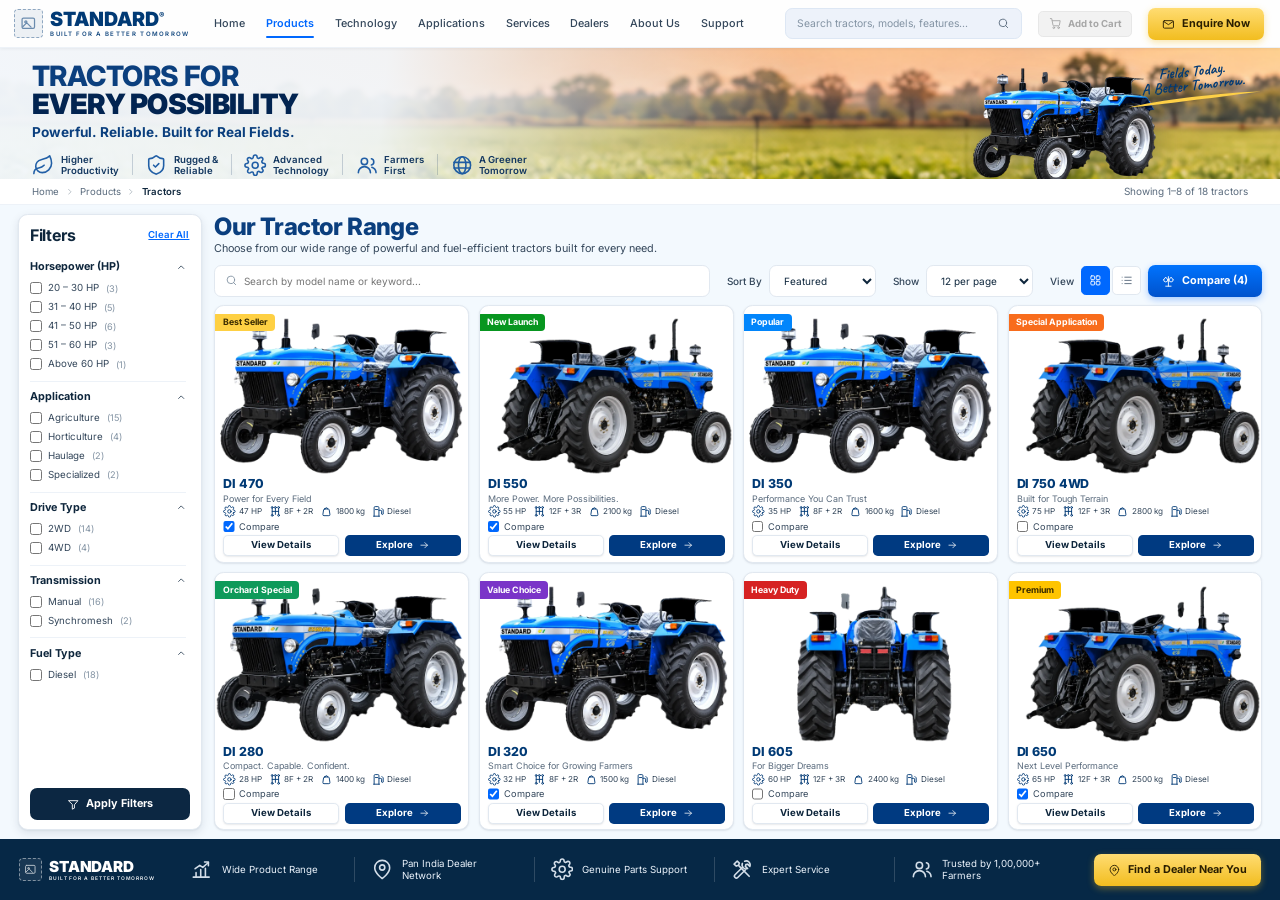
==== commit 5bf4b2c8: "mobile ui fixes" ====
--- a/standalone.html
+++ b/standalone.html
@@ -310,8 +310,15 @@
 
     <!-- ---- filters ------------------------------------------------------- -->
     <aside class="panel lst__filters">
+      <!-- Phone only: the panel opens on tap. The checkbox is the state, the
+           <label> in the head is the switch — no script, and on the stage the
+           input stays hidden and the body is always open. -->
+      <input class="lst__filtersChk" id="lstFiltersOpen" type="checkbox" hidden>
       <div class="u-between lst__filtersHead">
-        <span class="t-h3">Filters</span>
+        <label class="lst__filtersToggle" for="lstFiltersOpen">
+          <span class="t-h3">Filters</span>
+          <svg class="i i--xs lst__filtersChev" aria-hidden="true"><use href="#i-chev-d"></use></svg>
+        </label>
         <a class="lst__clear" href="#" data-inert="Demo build &mdash; filtering ships with the Laravel release.">Clear All</a>
       </div>
       <div class="scroll-y lst__filtersBody">
@@ -1184,7 +1191,7 @@
       <span>Drag to rotate &nbsp;|&nbsp; Click on hotspots to explore</span>
     </div>
 
-    <a class="hintpill ht__ar" href="#view360" data-goto="view360">
+    <a class="hintpill ht__ar" href="#view360" data-goto="view360" aria-label="View in your space — AR">
       <svg class="i i--lg"><use href="#i-ar"></use></svg>
       <span><span class="hintpill__t">View in your space</span><span class="hintpill__s">AR</span></span>
     </a>
@@ -2325,18 +2332,18 @@
     </div>
 
     <div class="footbar__items" data-on="compare">
-      <span class="footbar__item"><svg class="i"><use href="#i-tractor"></use></svg>Trusted by<br>1,00,000+ Farmers</span><i class="footbar__sep"></i>
-      <span class="footbar__item"><svg class="i"><use href="#i-chart"></use></svg>Pan India<br>Dealer Network</span><i class="footbar__sep"></i>
-      <span class="footbar__item"><svg class="i"><use href="#i-gear"></use></svg>Genuine Parts<br>&amp; Service</span><i class="footbar__sep"></i>
+      <span class="footbar__item"><svg class="i"><use href="#i-tractor"></use></svg>Trusted by<br class="footbar__brk"> 1,00,000+ Farmers</span><i class="footbar__sep"></i>
+      <span class="footbar__item"><svg class="i"><use href="#i-chart"></use></svg>Pan India<br class="footbar__brk"> Dealer Network</span><i class="footbar__sep"></i>
+      <span class="footbar__item"><svg class="i"><use href="#i-gear"></use></svg>Genuine Parts<br class="footbar__brk"> &amp; Service</span><i class="footbar__sep"></i>
       <span class="footbar__item"><svg class="i"><use href="#i-leaf"></use></svg>Sustainable Farming</span><i class="footbar__sep"></i>
       <span class="footbar__item"><svg class="i"><use href="#i-globe"></use></svg>A Greener Tomorrow</span>
     </div>
 
     <div class="footbar__items" data-on="overview enquire variants">
-      <span class="footbar__item"><svg class="i"><use href="#i-pin"></use></svg>Wide Dealer Network<br>Across India</span><i class="footbar__sep"></i>
-      <span class="footbar__item"><svg class="i"><use href="#i-gear"></use></svg>Genuine Parts<br>&amp; Service</span><i class="footbar__sep"></i>
+      <span class="footbar__item"><svg class="i"><use href="#i-pin"></use></svg>Wide Dealer Network<br class="footbar__brk"> Across India</span><i class="footbar__sep"></i>
+      <span class="footbar__item"><svg class="i"><use href="#i-gear"></use></svg>Genuine Parts<br class="footbar__brk"> &amp; Service</span><i class="footbar__sep"></i>
       <span class="footbar__item"><svg class="i"><use href="#i-headset"></use></svg>Expert Support</span><i class="footbar__sep"></i>
-      <span class="footbar__item"><svg class="i"><use href="#i-leaf"></use></svg>Sustainable Farming<br>A Greener Tomorrow</span>
+      <span class="footbar__item"><svg class="i"><use href="#i-leaf"></use></svg>Sustainable Farming<br class="footbar__brk"> A Greener Tomorrow</span>
     </div>
 
     <div class="footbar__items" data-on="exploded schematic drawing">
--- a/assets/css/screens.css
+++ b/assets/css/screens.css
@@ -47,6 +47,10 @@
 /* filters ---------------------------------------------------------------- */
 .lst__filters { padding: 1.4rem 1.4rem 1.2rem; gap: 1rem; }
 .lst__filtersHead { flex: none; }
+/* The head title is a <label> so the phone can use it as the panel switch;
+   on the stage it is an ordinary heading and the chevron stays out of it. */
+.lst__filtersToggle { display: flex; align-items: center; gap: .8rem; }
+.lst__filtersChev { display: none; }
 .lst__clear { font-size: 1.2rem; font-weight: 600; color: var(--c-primary); text-decoration: underline; }
 .lst__filtersBody { flex: 1; min-height: 0; padding-right: .4rem; }
 .fgroup { padding: .9rem 0; border-bottom: .1rem solid var(--c-line-2); }
@@ -68,8 +72,12 @@
    so the row runs edge to edge, each label opens a new group, and the selects
    keep a clear gutter between their value and the chevron. */
 .lst__tools { display: flex; align-items: center; gap: .9rem; }
+/* No width cap: the search field absorbs the free space so the toolbar runs
+   the full width of the catalogue column, from its left edge to the Compare
+   button. Tablet and phone set their own width below, so this is the stage
+   measure only. */
 .lst__search {
-  display: flex; align-items: center; gap: .8rem; flex: 1 1 auto; max-width: 53rem; height: 4rem;
+  display: flex; align-items: center; gap: .8rem; flex: 1 1 auto; height: 4rem;
   padding: 0 1.2rem; border-radius: var(--r-md); background: #fff; border: .1rem solid var(--c-line); color: var(--c-ink-4);
 }
 .lst__search input { flex: 1; min-width: 0; border: 0; background: none; font-size: 1.25rem; }
--- a/assets/css/responsive.css
+++ b/assets/css/responsive.css
@@ -216,7 +216,7 @@
      strip, so they sit under it rather than between it and the picture */
   .sc-hot .ht__plate, .sc-hot .ht__hint, .sc-hot .ht__ar { order: 5; }
   .sc-hot .sidepane, .sc-hot .sidepane--wide,
-  .sc-hot .ft__side, .sc-hot .hy__mini { order: 6; }
+  .sc-hot .ft__side, .sc-hot .hy__mini { order: 6; margin-bottom: 20px; }
   .sc-hot .ht__script { order: 7; }
 
   .ht__head, .sc-hot .ht__head--copy {
@@ -739,4 +739,248 @@
     color: #000 !important;
     opacity: 1 !important;
   }
-}+}
+/* ===========================================================================
+   PHONE CORRECTIONS  —  mobile-only pass, desktop and tablet untouched.
+   Every rule below is scoped to (max-width: 680px) on purpose: the 16:9 stage
+   and the tablet reflow above are the reference layouts and must not move.
+   ========================================================================= */
+@media (max-width: 680px) {
+
+  /* --- footer: the trust strip reads UNDER the brand ----------------------
+     Wrapped beside the logo the four items were squeezed into a narrow
+     column; in a column of its own each one keeps a single line. */
+  .footbar { flex-direction: column; align-items: flex-start; gap: 1.2rem; }
+  .footbar__items {
+    flex-direction: column; align-items: flex-start;
+    gap: .9rem; width: 100%; flex: none;
+  }
+  .footbar__items > .footbar__item { width: 100%; }
+  /* the authored two-line breaks fold away; the space after each <br> in the
+     markup carries the word gap, and is collapsed again on the stage. */
+  .footbar__brk { display: none; }
+  .footbar__cta { align-self: flex-start; }
+}
+
+/* ===========================================================================
+   PHONE CORRECTIONS · 02 OVERVIEW
+   ========================================================================= */
+@media (max-width: 680px) {
+
+  /* --- "View in 360°" follows the tractor picture ------------------------
+     The phone hero promotes .ov__perf (the photograph) to the top of the
+     page; the 360 entry point belongs directly under it rather than at the
+     foot of the angle strip. .ov__strip dissolves so its two children can be
+     ordered against the promoted panel — .ov__thumbs keeps document order. */
+  .ov__strip { display: contents; }
+  .ov__perf  { order: -2; }
+  .ov__go360 { order: -1; }
+
+  /* --- trust strip: three across, nothing stranded on a row of its own ---
+     Two columns left "Farmer Focused" alone on a third row with the right
+     half of the strip empty. Three columns use the full width and close the
+     five items into two rows. */
+  .ov__trust {
+    display: grid; grid-template-columns: repeat(3, minmax(0, 1fr));
+    gap: .9rem .8rem; align-items: start;
+  }
+  .ov__trust .trust__sep { display: none; }
+  .ov__trust .trust__item { align-items: flex-start; gap: .5rem; font-size: 1.1rem; }
+  .ov__trust .trust__item .i { width: 2rem; height: 2rem; flex: none; }
+}
+
+/* ===========================================================================
+   PHONE CORRECTIONS · 01 LISTING
+   ========================================================================= */
+@media (max-width: 680px) {
+
+  /* --- filters start closed ---------------------------------------------
+     Five open filter groups pushed the catalogue a full screen down. The
+     panel collapses to its head and opens on tap; the checkbox above it in
+     the markup carries the state, so no script is involved. */
+  .lst__filtersToggle { flex: 1; min-height: 4.4rem; cursor: pointer; }
+  .lst__filtersChev { display: block; transition: transform var(--t-fast) var(--ease); }
+  .lst__filters .lst__filtersBody,
+  .lst__filters .lst__apply { display: none; }
+  .lst__filtersChk:checked ~ .lst__filtersBody { display: block; }
+  .lst__filtersChk:checked ~ .lst__apply { display: flex; }
+  .lst__filtersChk:checked ~ .lst__filtersHead .lst__filtersChev { transform: rotate(180deg); }
+}
+
+/* ===========================================================================
+   PHONE CORRECTIONS · IDENTITY BAND  (Variants · Exploded · Schematic · …)
+   ========================================================================= */
+@media (max-width: 680px) {
+
+  /* The band is a stage-scale headline block. Off the stage it cannot sit
+     beside the copy any more, so instead of taking a full row of its own at
+     stage size it drops to a compact strip. */
+  .band { padding: .7rem 1.1rem; margin-top: .8rem; }
+  .band__t { font-size: 1.7rem; }
+  .band__s { font-size: .95rem; letter-spacing: .01em; margin-top: .25rem; }
+  .band__rule { height: .2rem; margin: .3rem 0; }
+  .band__s--lg { font-size: 1.25rem; }
+  .dg__band--split { gap: 1rem; }
+  .dg__bandRule { width: .2rem; margin: .4rem 0; }
+}
+
+/* ===========================================================================
+   PHONE CORRECTIONS · 17 VARIANTS
+   ========================================================================= */
+@media (max-width: 680px) {
+
+  /* The "Best Seller" / "Popular" flag is pinned over the top of the picture
+     box; at two cards across the tractor rode straight into it. Padding the
+     art down clears the flag instead of shrinking the card. */
+  .vr__img { height: 12rem; }
+  .vr__img img { padding: 3rem .8rem .8rem; }
+
+  /* "DI 470 · Narrow" and "DI 470 · Power+" broke onto a second line. */
+  .vr__name { font-size: 1.5rem; white-space: nowrap; }
+  .vr__tag { font-size: 1.1rem; }
+  .vr__body { padding: 1rem 1rem .4rem; }
+
+  /* "View Specifications" ran past the card edge: the label sits inside the
+     narrower gutters, and the trailing arrow stands down to make room. */
+  .vr__cta {
+    margin: 0 1rem; width: calc(100% - 2rem);
+    padding-inline: .4rem; font-size: 1.1rem;
+  }
+  .vr__cta .i { display: none; }
+}
+
+/* ===========================================================================
+   PHONE CORRECTIONS · 05 SCHEMATIC
+   ========================================================================= */
+@media (max-width: 680px) {
+
+  /* The twelve system callouts were stood down here; the phone then showed a
+     bare schematic where the stage names every system. They come back at the
+     artwork's own scale — the authored positions fall into three clear bands
+     across the plate, so at this size they read without colliding. */
+  .sc-schematic .cal {
+    display: block;
+    font-size: .88rem; line-height: 1.15;
+    padding: .1rem .3rem; border-width: .1rem; border-radius: .3rem;
+    box-shadow: 0 .1rem .3rem rgba(10, 40, 70, .18);
+  }
+}
+
+/* ===========================================================================
+   PHONE CORRECTIONS · 07-11 EXTERIOR · ENGINE · OPERATOR · HYDRAULICS · FEATURES
+   ========================================================================= */
+@media (max-width: 680px) {
+
+  /* --- the furniture goes back ONTO the picture ---------------------------
+     In flow the identity plate, the drag hint and the AR link each took a
+     full row between the angle strip and the reading panels — three bands of
+     chrome before any content. The screen becomes a single-column GRID so
+     the picture and its three badges can share one cell: the picture is
+     pinned to row 2 and the badges are pinned there with it, bottom-aligned
+     inside it. Everything else auto-places around that row in `order`, so
+     the reading sequence set above is unchanged. */
+  /* NB: .sc-hot carries the stage's `grid-template-rows: minmax(0,1fr) 9.6rem`
+     (detail.css, unscoped). Turning this back into a grid here would revive
+     that template and squeeze the picture into a 9.6rem band, so the rows are
+     explicitly handed back to content. */
+  .sc-hot.is-active {
+    display: grid; grid-template-columns: minmax(0, 1fr);
+    grid-template-rows: none; grid-auto-rows: auto;
+    align-content: start; gap: 0;
+  }
+  /* grid-column is NOT optional: an item with a definite row but an auto
+     column is placed in the next FREE column of that row, so the three would
+     each open an implicit column instead of sharing the picture's cell. */
+  .sc-hot .ht__media { grid-row: 2; grid-column: 1; }
+
+  .sc-hot .ht__plate,
+  .sc-hot .ht__hint,
+  .sc-hot .ht__ar {
+    grid-row: 2; grid-column: 1; align-self: end;
+    /* static, not relative: the desktop `left: 8.6rem` / `right: 1.6rem`
+       offsets would otherwise still shift the badge inside its cell.
+       z-index applies to a grid item regardless of position. */
+    position: static; z-index: 6;
+    width: auto; max-width: calc(100% - 2.4rem);
+    margin: 0 1.2rem 1.2rem; padding: .55rem .8rem;
+    border-radius: var(--r-md);
+  }
+  /* the tile behind the mark is a full-width-row treatment; at badge size the
+     mark sits straight on the glass. */
+  .sc-hot .ht__plate > .i,
+  .sc-hot .ht__hint  > .i,
+  .sc-hot .ht__hint  > .v360__glyphSm,
+  .sc-hot .ht__ar    > .i {
+    padding: 0; background: none; border-radius: 0;
+  }
+
+  /* identity plate — bottom left, model name only */
+  .sc-hot .ht__plate { justify-self: start; gap: .7rem; }
+  .sc-hot .ht__plate > .i { width: 2rem; height: 2rem; }
+  .sc-hot .ht__plate .plate__t { font-size: 1.25rem; }
+  .sc-hot .ht__plate .plate__s { display: none; }
+  /* Operator Station names the tractor in its own headline, so the plate is
+     redundant there and stands down rather than repeating it. */
+  .sc-operator .ht__plate { display: none; }
+
+  /* drag hint and AR launcher — bottom right, icon only */
+  .sc-hot .ht__hint,
+  .sc-hot .ht__ar { justify-self: end; gap: 0; }
+  .sc-hot .ht__hint > span,
+  .sc-hot .ht__ar   > span { display: none; }
+  .sc-hot .ht__hint > .v360__glyphSm { width: 3.4rem; height: 1.7rem; }
+  .sc-hot .ht__ar   > .i { width: 2.2rem; height: 2.2rem; }
+  /* the AR badge is the only one of the three that is tappable, so it keeps a
+     40px box even though it now shows nothing but its mark. */
+  .sc-hot .ht__ar { min-width: 4rem; min-height: 4rem; justify-content: center; }
+}
+
+/* ===========================================================================
+   PHONE CORRECTIONS · 03 360° VIEW
+   ========================================================================= */
+@media (max-width: 680px) {
+
+  /* The masthead was set to carry a 16:9 stage; on a phone it was the largest
+     type on the page and pushed the turntable below the fold. */
+  .v360__headTitle { font-size: 2.2rem; }
+  .v360__glyph { width: 5rem; height: 2.5rem; }
+  .v360__headSub { font-size: 1.05rem; letter-spacing: .07em; }
+  .v360__head { padding: 1.2rem 1.6rem .8rem; }
+
+  /* Same move as the hotspot screens: the drag hint rides on the turntable
+     rather than taking a row under it. */
+  .sc-360 .v360 {
+    display: grid; grid-template-columns: minmax(0, 1fr);
+    grid-template-rows: none; grid-auto-rows: auto; align-content: start; gap: 0;
+  }
+  .sc-360 .v360__stage { grid-row: 2; grid-column: 1; }
+  .sc-360 .v360__hint {
+    grid-row: 2; grid-column: 1; align-self: end; justify-self: end;
+    position: static; z-index: 6; gap: 0;
+    width: auto; margin: 0 1.2rem 1.2rem; padding: .55rem .8rem;
+    border-radius: var(--r-md);
+  }
+  .sc-360 .v360__hint > .i {
+    width: 2.2rem; height: 2.2rem; padding: 0; background: none; border-radius: 0;
+  }
+  .sc-360 .v360__hint > .hintpill__t { display: none; }
+}
+
+/* ===========================================================================
+   PHONE CORRECTIONS · MARKERS
+   After the PHONE MARKERS block above, which it tightens further.
+   ========================================================================= */
+@media (max-width: 680px) {
+
+  /* Eight to twelve marks over a 36rem-wide product still read as a rash of
+     dots. The visible circle drops again; .hotspot__dot::after keeps the
+     44px tap target, so nothing gets harder to hit. */
+  .hotspot__dot {
+    width: 1.9rem; height: 1.9rem;
+    box-shadow: 0 0 0 .18rem rgba(255, 255, 255, .92), 0 .2rem .6rem rgba(4, 60, 130, .4);
+  }
+  .hotspot__dot .i { width: 1rem; height: 1rem; }
+  .hotspot__dot::before { border-width: .15rem; }
+  .hotspot--card .hotspot__dot { width: 2.1rem; height: 2.1rem; }
+  .hotspot--card .hotspot__dot .i { width: 1.1rem; height: 1.1rem; }
+}
